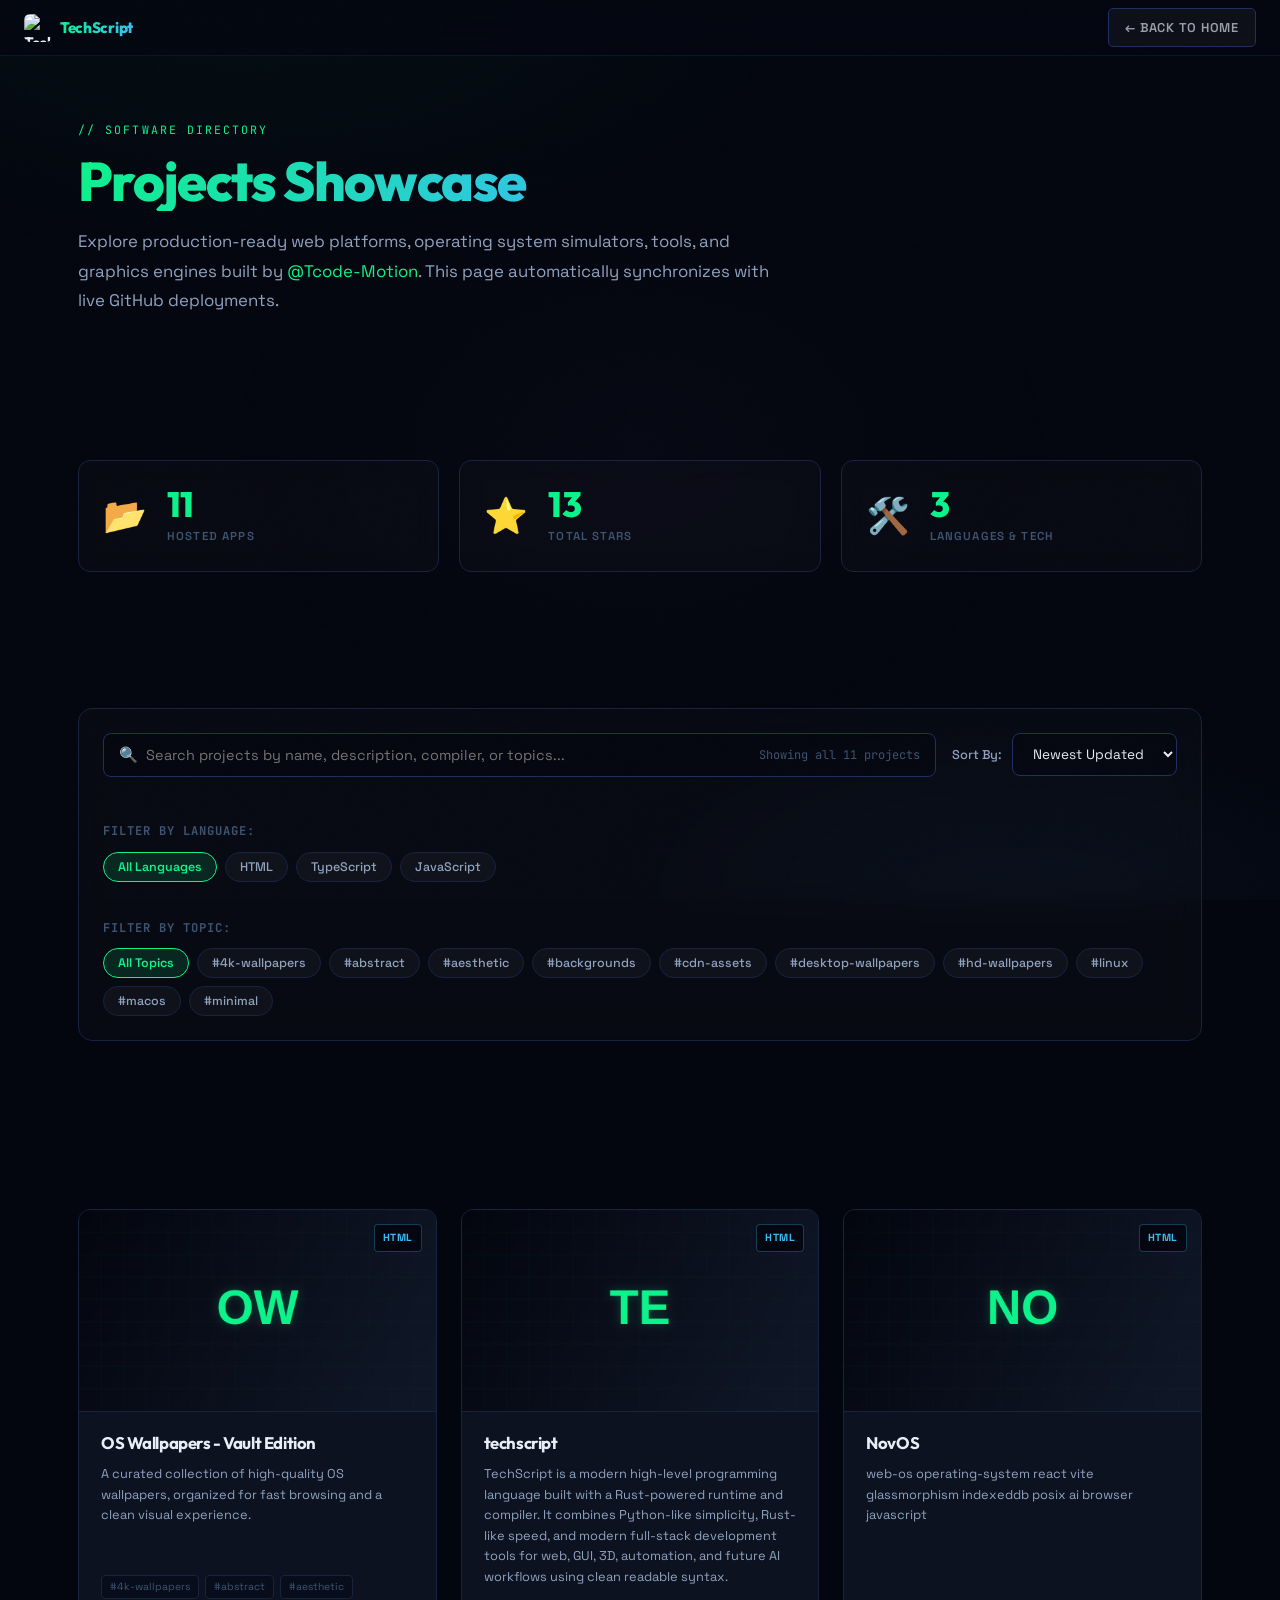
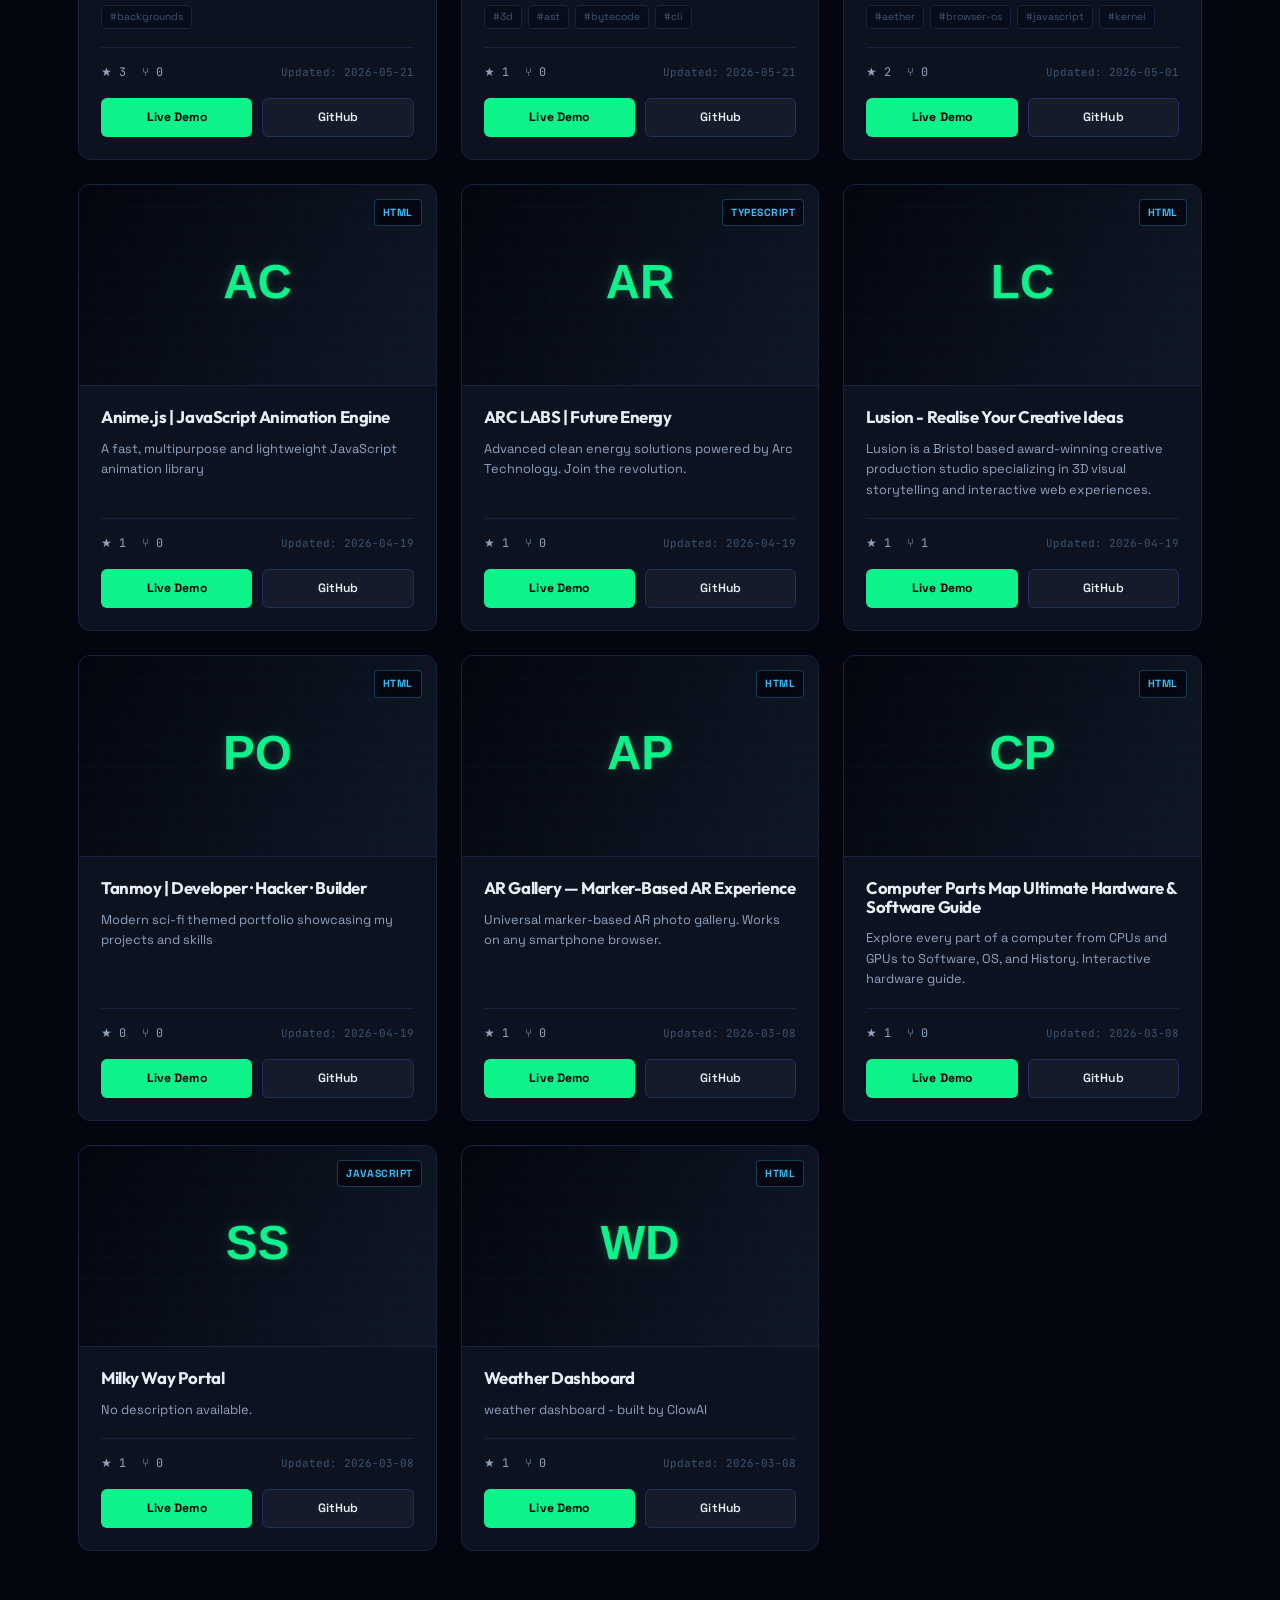
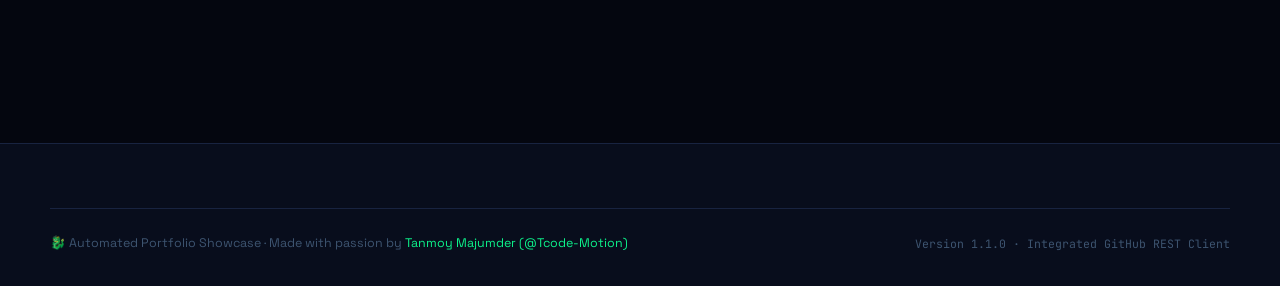
==== projects.html @ 4eb3cbd7 "design: upgrade global typography to Outfit & Space Grotesk, integrate Three.js WebGL 3D parser cons" ====
<!DOCTYPE html>
<html lang="en">
<head>
  <meta charset="UTF-8">
  <meta name="viewport" content="width=device-width, initial-scale=1.0">
  <meta name="description" content="Explore active web applications and open source tools built by Tanmoy Majumder (@Tcode-Motion), dynamically synchronized from GitHub.">
  <title>Tcode-Motion — Hosted Projects Showcase</title>

  <!-- Favicon -->
  <link rel="icon" type="image/png" href="https://github.com/Tcode-Motion/techscript/raw/v1.0.8/techscript-logo.png">
  <link rel="apple-touch-icon" href="https://github.com/Tcode-Motion/techscript/raw/v1.0.8/techscript-logo.png">
  
  <!-- Fonts -->
  <link rel="preconnect" href="https://fonts.googleapis.com">
  <link rel="preconnect" href="https://fonts.gstatic.com" crossorigin>
  <link href="https://fonts.googleapis.com/css2?family=Space+Grotesk:wght@300;400;500;600;700&family=JetBrains+Mono:wght@300;400;500;700&family=Outfit:wght@400;500;600;700;800;900&display=swap" rel="stylesheet">

  <!-- Core and Component Stylesheets -->
  <link rel="stylesheet" href="style.css">
  <link rel="stylesheet" href="projects.css">
</head>
<body class="proj-body">

  <!-- Main Navigation Bar -->
  <nav id="mainNav" role="navigation" aria-label="Projects Navigation">
    <a class="nav-logo" href="index.html" aria-label="TechScript home">
      <img src="https://github.com/Tcode-Motion/techscript/raw/v1.0.8/techscript-logo.png" alt="TechScript Logo" width="34" height="34">
      <span class="wordmark">TechScript</span>
    </a>
    
    <div class="nav-links">
      <a href="index.html" class="btn btn-secondary" style="font-size: 0.8rem; padding: 8px 16px;">
        ← Back to Home
      </a>
    </div>
  </nav>

  <!-- Showcase Content Container -->
  <main class="proj-main-container">
    <div class="container">
      
      <!-- Hero Intro & Title -->
      <header class="proj-hero-hdr">
        <p class="proj-eyebrow">// software directory</p>
        <h1 class="proj-title">Projects Showcase</h1>
        <p class="proj-sub">
          Explore production-ready web platforms, operating system simulators, tools, and graphics engines built by 
          <a href="https://github.com/Tcode-Motion" target="_blank" rel="noopener noreferrer" style="color: var(--accent); text-decoration: none;">@Tcode-Motion</a>. 
          This page automatically synchronizes with live GitHub deployments.
        </p>
      </header>

      <!-- Dashboard Metrics Panel (Real-time animated counters) -->
      <section class="proj-metrics-dashboard" aria-label="Showcase Metrics">
        <div class="proj-metric-card" tabindex="0">
          <div class="proj-metric-icon">📂</div>
          <div class="proj-metric-data">
            <span id="metric-repos" class="proj-metric-val">0</span>
            <span class="proj-metric-lbl">Hosted Apps</span>
          </div>
        </div>
        <div class="proj-metric-card" tabindex="0">
          <div class="proj-metric-icon">⭐</div>
          <div class="proj-metric-data">
            <span id="metric-stars" class="proj-metric-val">0</span>
            <span class="proj-metric-lbl">Total Stars</span>
          </div>
        </div>
        <div class="proj-metric-card" tabindex="0">
          <div class="proj-metric-icon">🛠️</div>
          <div class="proj-metric-data">
            <span id="metric-langs" class="proj-metric-val">0</span>
            <span class="proj-metric-lbl">Languages &amp; Tech</span>
          </div>
        </div>
      </section>

      <!-- Control Bar: Search, Filters & Sorting -->
      <section class="proj-controls" aria-label="Filters and search">
        <div class="proj-controls-row">
          <div class="proj-search-wrapper">
            <span class="proj-search-icon" aria-hidden="true">🔍</span>
            <input type="search" id="proj-search" class="proj-search-input" placeholder="Search projects by name, description, compiler, or topics..." aria-controls="proj-grid">
            <span id="proj-result-count" class="proj-result-count" aria-live="polite">Showing all projects</span>
          </div>
          
          <div class="proj-sort-wrapper">
            <label for="proj-sort" class="proj-sort-label">Sort By:</label>
            <select id="proj-sort" class="proj-select" aria-controls="proj-grid">
              <option value="newest">Newest Updated</option>
              <option value="oldest">Oldest Updated</option>
              <option value="stars">Most Stars</option>
              <option value="name">Alphabetical</option>
            </select>
          </div>
        </div>
        
        <!-- Filter chips for Languages -->
        <div class="proj-filter-group" style="margin-top: 24px;">
          <span class="proj-filter-title">Filter by Language:</span>
          <div id="proj-lang-chips" class="proj-chips-container" role="group" aria-label="Languages">
            <!-- Dynamically generated chips -->
          </div>
        </div>
        
        <!-- Filter chips for Topics -->
        <div class="proj-filter-group" style="margin-top: 16px;">
          <span class="proj-filter-title">Filter by Topic:</span>
          <div id="proj-topic-chips" class="proj-chips-container" role="group" aria-label="Topics">
            <!-- Dynamically generated chips -->
          </div>
        </div>
      </section>

      <!-- Dynamic Cards Grid -->
      <section aria-label="Repository showcase grid">
        <div id="proj-grid" class="proj-grid" aria-live="polite">
          <!-- Loading skeletons generated dynamically -->
        </div>
      </section>

    </div>
  </main>

  <!-- Dedicated Projects Footer -->
  <footer role="contentinfo" style="margin-top: 96px;">
    <div class="footer-inner">
      <div class="footer-bottom">
        <p>
          🐉 Automated Portfolio Showcase · Made with passion by
          <a href="https://github.com/Tcode-Motion" target="_blank" rel="noopener noreferrer">Tanmoy Majumder (@Tcode-Motion)</a>
        </p>
        <p style="font-family: var(--font-mono); font-size: 0.72rem; color: var(--text3)">
          Version 1.1.0 · Integrated GitHub REST Client
        </p>
      </div>
    </div>
  </footer>

  <!-- Scripts -->
  <script src="projects.js" defer></script>
</body>
</html>
---- style.css ----
/* ═══════════════════════════════════════
   DESIGN TOKENS
   ═══════════════════════════════════════ */
:root {
  --bg:        #04060f;
  --bg2:       #080d1c;
  --bg3:       #0c1220;
  --surface:   #101828;
  --surface2:  #172035;
  --border:    #182340;
  --border2:   #1f3060;
  --accent:    #0df28b;
  --accent-dim:#09b567;
  --accent2:   #38bdf8;
  --accent3:   #a78bfa;
  --accent4:   #fb923c;
  --text:      #e8eef6;
  --text2:     #8fa3bf;
  --text3:     #3d5470;
  --font-mono: 'JetBrains Mono', monospace;
  --font-main: 'Space Grotesk', sans-serif;
  --font-display: 'Outfit', 'Space Grotesk', sans-serif;
  --radius:    10px;
  --glow: 0 0 40px rgba(13,242,139,.18);
}

*,*::before,*::after{margin:0;padding:0;box-sizing:border-box;}
html{scroll-behavior:smooth;scroll-padding-top:64px;}

body{
  font-family:var(--font-main);
  background:var(--bg);
  color:var(--text);
  overflow-x:hidden;
  line-height:1.7;
}

/* Animated gradient background */
body::before {
  content:'';
  position:fixed;inset:0;pointer-events:none;z-index:0;
  background:
    radial-gradient(ellipse 80% 50% at 20% 0%, rgba(13,242,139,.04) 0%, transparent 60%),
    radial-gradient(ellipse 60% 40% at 80% 100%, rgba(56,189,248,.04) 0%, transparent 60%),
    radial-gradient(ellipse 50% 50% at 50% 50%, rgba(167,139,250,.02) 0%, transparent 70%);
}

/* Noise grain */
body::after{
  content:'';position:fixed;inset:0;pointer-events:none;z-index:9999;opacity:.25;
  background-image:url("data:image/svg+xml,%3Csvg xmlns='http://www.w3.org/2000/svg' width='200' height='200'%3E%3Cfilter id='n'%3E%3CfeTurbulence type='fractalNoise' baseFrequency='.9' numOctaves='4' stitchTiles='stitch'/%3E%3C/filter%3E%3Crect width='100%25' height='100%25' filter='url(%23n)' opacity='.06'/%3E%3C/svg%3E");
}

::-webkit-scrollbar{width:3px;}
::-webkit-scrollbar-track{background:var(--bg);}
::-webkit-scrollbar-thumb{background:linear-gradient(var(--accent),var(--accent2));border-radius:2px;}

h1,h2,h3,h4,h5{line-height:1.1;letter-spacing:-.025em;font-family:var(--font-display);}
code,pre{font-family:var(--font-mono);}

.container{max-width:1180px;margin:0 auto;padding:0 28px;}
.sr-only{position:absolute;width:1px;height:1px;overflow:hidden;clip:rect(0,0,0,0);}

/* ── ANIMATIONS ── */
@keyframes fadeUp{from{opacity:0;transform:translateY(24px);}to{opacity:1;transform:translateY(0);}}
@keyframes fadeIn{from{opacity:0;}to{opacity:1;}}
@keyframes pulse{0%,100%{opacity:1;}50%{opacity:.3;}}
@keyframes glowPulse{
  0%,100%{box-shadow:0 0 20px rgba(13,242,139,.2),0 4px 24px rgba(13,242,139,.1);}
  50%{box-shadow:0 0 50px rgba(13,242,139,.45),0 8px 40px rgba(13,242,139,.2);}
}
@keyframes float{0%,100%{transform:translateY(0);}50%{transform:translateY(-8px);}}
@keyframes borderSpin{
  0%{background-position:0% 50%;}
  50%{background-position:100% 50%;}
  100%{background-position:0% 50%;}
}
@keyframes slideRight{from{transform:translateX(-100%);}to{transform:translateX(100vw);}}
@keyframes blink{0%,100%{opacity:1;}50%{opacity:0;}}
@keyframes rotateSlow{from{transform:rotate(0deg);}to{transform:rotate(360deg);}}
@keyframes countUp{from{opacity:0;transform:scale(.8);}to{opacity:1;transform:scale(1);}}

.a1{animation:fadeUp .65s cubic-bezier(.22,.68,0,1.2) both;}
.a2{animation:fadeUp .65s cubic-bezier(.22,.68,0,1.2) .1s both;}
.a3{animation:fadeUp .65s cubic-bezier(.22,.68,0,1.2) .2s both;}
.a4{animation:fadeUp .65s cubic-bezier(.22,.68,0,1.2) .3s both;}
.a5{animation:fadeUp .65s cubic-bezier(.22,.68,0,1.2) .4s both;}
.a6{animation:fadeUp .65s cubic-bezier(.22,.68,0,1.2) .5s both;}

/* ═══════════════════════════════════════
   NAVIGATION
   ═══════════════════════════════════════ */
nav{
  position:fixed;top:0;left:0;right:0;z-index:1000;
  height:56px;
  background:rgba(4,6,15,.75);
  backdrop-filter:blur(20px) saturate(1.8);
  border-bottom:1px solid rgba(24,35,64,.5);
  display:flex;align-items:center;justify-content:space-between;
  padding:0 24px;
  transition:all .3s;
}
nav.scrolled{
  background:rgba(4,6,15,.93);
  border-bottom-color:var(--border);
  height:52px;
}

.nav-logo{
  display:flex;align-items:center;gap:8px;
  text-decoration:none;
  font-family:var(--font-display);
  font-size:0.95rem;font-weight:700;
  color:var(--text);
  letter-spacing:-.02em;
  flex-shrink:0;
}
.nav-logo img{
  width:28px;height:28px;
  border-radius:6px;
  object-fit:contain;
  display:block;
}
.nav-logo .wordmark{
  font-weight:800;
  background:linear-gradient(120deg, var(--accent) 0%, var(--accent2) 100%);
  -webkit-background-clip:text;-webkit-text-fill-color:transparent;background-clip:text;
}

.nav-links{
  display:flex;align-items:center;gap:4px;
  list-style:none;
}
.nav-links a{
  color:rgba(232, 238, 246, 0.65);text-decoration:none;
  font-size:0.72rem;font-weight:600;
  text-transform:uppercase;
  letter-spacing:0.06em;
  padding:5px 10px;border-radius:5px;
  transition:all .18s;
  position:relative;
}
.nav-links a:hover{color:var(--text);background:rgba(255,255,255,.035);}

.nav-dl{
  background:var(--accent)!important;
  color:#000!important;font-weight:800!important;
  padding:6px 12px!important;border-radius:5px!important;
  animation:glowPulse 3.3s ease infinite;
  font-size:0.72rem!important;
  letter-spacing:0.02em!important;
}
.nav-dl:hover{background:#08df7d!important;transform:translateY(-1px);box-shadow:0 0 15px rgba(13, 242, 139, 0.3);}

.nav-proj-highlight {
  color: var(--accent) !important;
  font-weight: 700 !important;
  border: 1px solid rgba(13, 242, 139, 0.4) !important;
  background: rgba(13, 242, 139, 0.05) !important;
  padding: 5px 11px !important;
  border-radius: 5px;
  box-shadow: 0 0 10px rgba(13, 242, 139, 0.1);
  transition: all 0.2s cubic-bezier(0.25, 0.46, 0.45, 0.94) !important;
  font-size: 0.72rem !important;
}
.nav-proj-highlight:hover {
  background: rgba(13, 242, 139, 0.15) !important;
  border-color: var(--accent) !important;
  box-shadow: 0 0 15px rgba(13, 242, 139, 0.25) !important;
  transform: translateY(-1px);
}

.ham{display:none;flex-direction:column;gap:5px;cursor:pointer;padding:6px;background:none;border:none;}
.ham span{display:block;width:22px;height:2px;background:var(--text2);border-radius:2px;transition:all .3s;}
.ham.open span:nth-child(1){transform:translateY(7px) rotate(45deg);}
.ham.open span:nth-child(2){opacity:0;}
.ham.open span:nth-child(3){transform:translateY(-7px) rotate(-45deg);}

.mob-menu{
  display:none;
  position:fixed;top:64px;left:0;right:0;
  background:rgba(4,6,15,.98);
  backdrop-filter:blur(24px);
  border-bottom:1px solid var(--border);
  padding:16px 24px 24px;
  flex-direction:column;gap:4px;
  z-index:999;
}
.mob-menu.open{display:flex;}
.mob-menu a{
  color:var(--text2);text-decoration:none;
  font-size:.9rem;font-weight:500;
  padding:11px 14px;border-radius:8px;
  transition:all .18s;
}
.mob-menu a:hover{color:var(--accent);background:rgba(13,242,139,.05);}
.mob-menu .mob-dl{
  color:var(--accent)!important;font-weight:700!important;
  margin-top:8px;border:1px solid rgba(13,242,139,.3);
}

/* ── HERO ── */
#hero{
  min-height:100vh;
  display:flex;align-items:center;justify-content:center;
  padding:100px 24px 80px;
  position:relative;overflow:hidden;
}

/* Geometric grid */
.hero-grid{
  position:absolute;inset:0;pointer-events:none;
  background-image:
    linear-gradient(rgba(13,242,139,.03) 1px,transparent 1px),
    linear-gradient(90deg,rgba(13,242,139,.03) 1px,transparent 1px);
  background-size:60px 60px;
  mask-image:radial-gradient(ellipse 90% 90% at 50% 40%,black 20%,transparent 100%);
}

/* Rotating ring decoration */
.hero-ring{
  position:absolute;width:700px;height:700px;
  border-radius:50%;
  border:1px solid rgba(13,242,139,.05);
  top:50%;left:50%;transform:translate(-50%,-50%);
  animation:rotateSlow 30s linear infinite;
  pointer-events:none;
}
.hero-ring::after{
  content:'';position:absolute;
  width:500px;height:500px;
  border-radius:50%;
  border:1px solid rgba(56,189,248,.04);
  top:50%;left:50%;transform:translate(-50%,-50%);
  animation:rotateSlow 20s linear infinite reverse;
}

/* Particle orbs */
.orb{position:absolute;border-radius:50%;filter:blur(100px);pointer-events:none;}
.orb-1{width:500px;height:500px;background:rgba(13,242,139,.06);top:-100px;left:-150px;}
.orb-2{width:400px;height:400px;background:rgba(56,189,248,.05);bottom:-100px;right:-100px;}
.orb-3{width:280px;height:280px;background:rgba(167,139,250,.04);top:50%;right:10%;}

.hero-inner{
  max-width:1000px;text-align:center;
  position:relative;z-index:1;
}

/* Pill badge */
.eyebrow{
  display:inline-flex;align-items:center;gap:8px;
  background:linear-gradient(135deg,rgba(13,242,139,.08),rgba(56,189,248,.05));
  border:1px solid rgba(13,242,139,.2);
  color:var(--accent);
  font-family:var(--font-mono);font-size:.72rem;font-weight:500;
  padding:6px 18px;border-radius:100px;
  margin-bottom:28px;letter-spacing:.05em;
}
.eyebrow .live-dot{
  width:7px;height:7px;
  background:var(--accent);border-radius:50%;
  box-shadow:0 0 8px var(--accent);
  animation:pulse 2s ease infinite;
}

.hero-h1{
  font-size:clamp(2.8rem,7vw,5.8rem);
  font-weight:800;letter-spacing:-.04em;
  margin-bottom:20px;line-height:1.05;
}
.hero-h1 .ln1{display:block;color:var(--text);}
.hero-h1 .ln2{
  display:block;
  background:linear-gradient(110deg,var(--accent) 0%,var(--accent2) 45%,var(--accent3) 100%);
  -webkit-background-clip:text;-webkit-text-fill-color:transparent;background-clip:text;
  filter: drop-shadow(0 0 20px rgba(13, 242, 139, 0.25));
}

.hero-sub{
  font-size:clamp(1rem,2.2vw,1.2rem);
  color:var(--text2);font-weight:400;
  max-width:680px;margin:0 auto 36px;
  line-height:1.7;
}
.hero-sub strong{color:var(--text);font-weight:600;}

/* Keyword pills */
.kw-pills{
  display:flex;gap:8px;justify-content:center;flex-wrap:wrap;margin-bottom:36px;
}
.kp{
  font-family:var(--font-mono);font-size:.78rem;
  padding:5px 14px;border-radius:6px;
  border:1px solid;
  font-weight:500;
}
.kp.g{color:var(--accent);background:rgba(13,242,139,.07);border-color:rgba(13,242,139,.2);}
.kp.b{color:var(--accent2);background:rgba(56,189,248,.07);border-color:rgba(56,189,248,.2);}
.kp.p{color:var(--accent3);background:rgba(167,139,250,.07);border-color:rgba(167,139,250,.2);}
.kp.o{color:var(--accent4);background:rgba(251,146,60,.07);border-color:rgba(251,146,60,.2);}

/* Hero CTAs */
.hero-cta{
  display:flex;gap:12px;justify-content:center;flex-wrap:wrap;
  margin-bottom:52px;
}

.btn{
  display:inline-flex;align-items:center;gap:8px;
  padding:13px 26px;border-radius:8px;
  font-family:var(--font-main);font-weight:600;font-size:.9rem;
  text-decoration:none;letter-spacing:.01em;cursor:pointer;
  border:none;transition:all .22s;
  position:relative;overflow:hidden;
}
.btn-primary{
  background:var(--accent);color:#000;
  animation:glowPulse 3s ease infinite;
  font-weight:700;
}
.btn-primary:hover{background:#08df7d;transform:translateY(-2px);box-shadow:0 12px 36px rgba(13,242,139,.4);}
.btn-secondary{
  background:rgba(255,255,255,.04);color:var(--text);
  border:1px solid var(--border2);
}
.btn-secondary:hover{border-color:rgba(13,242,139,.4);color:var(--accent);transform:translateY(-2px);}
.btn-ghost{
  background:rgba(56,189,248,.06);color:var(--accent2);
  border:1px solid rgba(56,189,248,.2);
}
.btn-ghost:hover{background:rgba(56,189,248,.12);transform:translateY(-2px);}

/* Stats bar */
.hero-stats{
  display:flex;gap:0;justify-content:center;
  margin-bottom:56px;
  background:rgba(255,255,255,.02);
  border:1px solid var(--border);border-radius:12px;
  overflow:hidden;max-width:640px;margin-left:auto;margin-right:auto;
  margin-bottom:52px;
}
.stat{
  flex:1;padding:18px 12px;text-align:center;
  border-right:1px solid var(--border);
  position:relative;
}
.stat:last-child{border-right:none;}
.stat-val{
  font-family:var(--font-display);font-size:1.5rem;font-weight:800;
  color:var(--accent);display:block;letter-spacing:-.02em;
}
.stat-lbl{
  font-size:.68rem;color:var(--text3);
  text-transform:uppercase;letter-spacing:.1em;margin-top:2px;
  display:block;
}

/* ── TERMINAL ── */
.terminal{
  background:#020408;
  border:1px solid var(--border2);
  border-radius:12px;
  overflow:hidden;
  box-shadow:0 0 80px rgba(13,242,139,.06),0 40px 80px rgba(0,0,0,.6);
  animation:float 5s ease-in-out infinite;
  max-width:860px;margin:0 auto;
}
.tbar{
  background:#0c1220;
  padding:11px 18px;
  display:flex;align-items:center;gap:7px;
  border-bottom:1px solid var(--border);
}
.tdot{width:12px;height:12px;border-radius:50%;}
.tdot.r{background:#ff5f57;}.tdot.y{background:#febc2e;}.tdot.g{background:#28c840;}
.ttitle{font-size:.72rem;color:var(--text3);margin-left:10px;font-family:var(--font-mono);}
.tbody{
  padding:24px 28px;font-family:var(--font-mono);
  font-size:.85rem;line-height:2.1;
}
.kw{color:#c084fc;}.kw2{color:var(--accent2);}.str{color:#86efac;}
.num{color:var(--accent4);}.cmt{color:var(--text3);font-style:italic;}
.fn-c{color:var(--accent);}.op{color:var(--text2);}
.out-ln{color:var(--accent);display:block;}
.out-dim{color:var(--text2);}
.prompt{color:var(--accent2);}
.cursor{
  display:inline-block;width:9px;height:1.1em;
  background:var(--accent);vertical-align:text-bottom;
  animation:blink 1s step-end infinite;margin-left:2px;
}

/* ═══════════════════════════════════════
   TICKER / MARQUEE
   ═══════════════════════════════════════ */
.ticker-wrap{
  overflow:hidden;
  background:linear-gradient(135deg,rgba(13,242,139,.05),rgba(56,189,248,.03));
  border-top:1px solid rgba(13,242,139,.1);
  border-bottom:1px solid rgba(13,242,139,.1);
  padding:12px 0;
  position:relative;z-index:1;
}
.ticker-inner{
  display:flex;gap:0;white-space:nowrap;
  animation:slideRight 30s linear infinite;
  width:max-content;
}
.ticker-inner:hover{animation-play-state:paused;}
.tick-item{
  display:inline-flex;align-items:center;gap:10px;
  padding:0 28px;
  font-family:var(--font-mono);font-size:.75rem;
  color:var(--text3);
  border-right:1px solid var(--border);
}
.tick-item .dot{color:var(--accent);}

/* ═══════════════════════════════════════
   SECTIONS COMMON
   ═══════════════════════════════════════ */
section{padding:96px 0;position:relative;z-index:1;}
.sec-eyebrow{
  font-family:var(--font-mono);font-size:.7rem;
  color:var(--accent);letter-spacing:.18em;text-transform:uppercase;
  margin-bottom:12px;display:flex;align-items:center;gap:8px;
}
.sec-eyebrow::before{
  content:'';width:24px;height:1px;background:var(--accent);
}
.sec-title{font-size:clamp(1.9rem,4vw,2.9rem);font-weight:800;margin-bottom:14px;}
.sec-sub{color:var(--text2);font-size:1rem;max-width:600px;font-weight:400;line-height:1.75;}
.sec-hdr{margin-bottom:56px;}
.sec-hdr.c{text-align:center;}
.sec-hdr.c .sec-sub{margin:0 auto;}
.sec-hdr.c .sec-eyebrow{justify-content:center;}
.sec-hdr.c .sec-eyebrow::before{display:none;}

/* ═══════════════════════════════════════
   HOW IT READS SECTION
   ═══════════════════════════════════════ */
#reads{background:var(--bg2);border-top:1px solid var(--border);border-bottom:1px solid var(--border);}

.reads-grid{
  display:grid;grid-template-columns:repeat(auto-fit,minmax(260px,1fr));gap:16px;
}
.rcard{
  background:var(--bg3);border:1px solid var(--border);
  border-radius:12px;padding:24px;
  transition:all .25s;
}
.rcard:hover{border-color:var(--border2);transform:translateY(-3px);}
.rcard .label{
  font-size:.66rem;color:var(--text3);
  letter-spacing:.14em;text-transform:uppercase;
  margin-bottom:12px;
}
.rcard .english{
  font-size:.95rem;color:var(--text);margin-bottom:8px;
  font-weight:500;
}
.rcard .code-line{
  font-family:var(--font-mono);font-size:.82rem;
  background:rgba(13,242,139,.05);border:1px solid rgba(13,242,139,.12);
  border-radius:6px;padding:8px 12px;
  color:var(--accent);
}
.rcard .arrow{color:var(--text3);font-size:.8rem;margin:8px 0;}

/* ═══════════════════════════════════════
   INSTALL SECTION
   ═══════════════════════════════════════ */
#install{background:var(--bg);}

.install-grid{display:grid;grid-template-columns:1fr 1fr;gap:24px;}

.install-card{
  background:var(--bg2);border:1px solid var(--border);
  border-radius:14px;padding:28px;
  transition:all .25s;
}
.install-card:hover{border-color:var(--border2);}
.install-card.featured{
  border-color:rgba(13,242,139,.25);
  background:linear-gradient(135deg,rgba(13,242,139,.04),var(--bg2));
}
.install-card.featured:hover{border-color:rgba(13,242,139,.45);}

.install-badge{
  display:inline-flex;align-items:center;gap:6px;
  font-size:.65rem;font-weight:700;letter-spacing:.1em;text-transform:uppercase;
  padding:4px 10px;border-radius:5px;margin-bottom:16px;
}
.install-badge.rec{background:rgba(13,242,139,.12);color:var(--accent);border:1px solid rgba(13,242,139,.25);}
.install-badge.pip{background:rgba(56,189,248,.1);color:var(--accent2);border:1px solid rgba(56,189,248,.2);}

.install-card h3{font-size:1.15rem;font-weight:700;margin-bottom:8px;}
.install-card p{font-size:.84rem;color:var(--text2);margin-bottom:20px;line-height:1.7;}

.cmd-box{
  background:#020408;border:1px solid var(--border2);
  border-radius:8px;padding:14px 18px;
  display:flex;align-items:center;justify-content:space-between;gap:12px;
  font-family:var(--font-mono);font-size:.85rem;
}
.cmd-box .pr{color:var(--accent2);margin-right:6px;user-select:none;}
.cmd-box .ct{color:var(--text);flex:1;}
.copy-btn{
  background:rgba(13,242,139,.1);border:1px solid rgba(13,242,139,.2);
  color:var(--accent);padding:5px 14px;border-radius:5px;
  font-family:var(--font-main);font-size:.75rem;font-weight:700;
  cursor:pointer;transition:all .2s;white-space:nowrap;flex-shrink:0;
}
.copy-btn:hover{background:rgba(13,242,139,.2);}

.incl-list{margin-top:18px;display:flex;flex-direction:column;gap:7px;}
.incl-item{
  display:flex;align-items:flex-start;gap:10px;
  font-size:.82rem;color:var(--text2);
}
.incl-item .ic{color:var(--accent);font-size:.9rem;margin-top:1px;flex-shrink:0;}

.verify-wrap{margin-top:28px;}
.verify-label{
  font-size:.7rem;color:var(--text3);
  letter-spacing:.12em;text-transform:uppercase;
  margin-bottom:10px;
}

/* ── PLAYGROUND ── */
#playground{background:var(--bg2);}

.playground{
  background:var(--bg3);
  border:1px solid var(--border2);border-radius:14px;
  overflow:hidden;
  display:grid;grid-template-columns:240px 1fr;
  min-height:540px;
}
.play-sidebar{
  background:var(--bg);border-right:1px solid var(--border);
  padding:16px 0;
}
.play-sidebar h3{
  font-size:.65rem;color:var(--text3);
  letter-spacing:.14em;text-transform:uppercase;
  padding:0 18px 14px;border-bottom:1px solid var(--border);margin-bottom:8px;
}
.exbtn{
  width:100%;text-align:left;background:none;border:none;
  padding:9px 18px;cursor:pointer;
  color:var(--text2);font-family:var(--font-main);font-size:.83rem;
  transition:all .15s;display:flex;align-items:center;gap:10px;
  border-left:3px solid transparent;
}
.exbtn:hover{background:rgba(255,255,255,.025);color:var(--text);}
.exbtn.active{background:rgba(13,242,139,.05);color:var(--accent);border-left-color:var(--accent);}
.exbtn .ei{font-size:.95rem;width:20px;text-align:center;}

.play-editor{display:grid;grid-template-rows:auto 1fr;}
.play-topbar{
  background:var(--bg2);border-bottom:1px solid var(--border);
  padding:10px 18px;display:flex;align-items:center;gap:7px;
}
.wdot{width:11px;height:11px;border-radius:50%;}
.wdot.r{background:#ff5f57;}.wdot.y{background:#febc2e;}.wdot.g{background:#28c840;}
.play-fname{font-family:var(--font-mono);font-size:.73rem;color:var(--text2);margin-left:8px;}

.play-split{display:grid;grid-template-columns:1fr 1fr;height:100%;}
.play-code,.play-out{
  padding:24px;font-family:var(--font-mono);
  font-size:.83rem;line-height:2;overflow:auto;
}
.play-code{border-right:1px solid var(--border);background:var(--bg3);}
.play-out{background:var(--bg2);}
.out-label{
  font-size:.64rem;color:var(--text3);letter-spacing:.12em;
  text-transform:uppercase;margin-bottom:16px;
  display:flex;align-items:center;gap:7px;
}
.out-label::before{content:'▶';color:var(--accent);font-size:.6rem;}

/* ═══════════════════════════════════════
   FEATURES
   ═══════════════════════════════════════ */
#features{background:var(--bg);}

.feat-grid{display:grid;grid-template-columns:repeat(auto-fit,minmax(280px,1fr));gap:18px;}
.feat-card{
  background:var(--bg2);border:1px solid var(--border);
  border-radius:14px;padding:28px;
  transition:all .25s;position:relative;overflow:hidden;
}
.feat-card::before{
  content:'';position:absolute;top:0;left:0;right:0;height:2px;
  background:linear-gradient(90deg,transparent,var(--accent),transparent);
  opacity:0;transition:opacity .3s;
}
.feat-card:hover{border-color:var(--border2);transform:translateY(-5px);box-shadow:0 28px 56px rgba(0,0,0,.4);}
.feat-card:hover::before{opacity:1;}
.feat-card.accent2-card::before{background:linear-gradient(90deg,transparent,var(--accent2),transparent);}
.feat-card.accent3-card::before{background:linear-gradient(90deg,transparent,var(--accent3),transparent);}
.feat-icon{font-size:2rem;margin-bottom:16px;display:block;}
.feat-title{font-size:1.05rem;font-weight:700;margin-bottom:8px;}
.feat-desc{font-size:.83rem;color:var(--text2);line-height:1.75;}
.feat-tag{
  display:inline-flex;align-items:center;margin-top:14px;
  font-family:var(--font-mono);font-size:.67rem;
  background:rgba(13,242,139,.06);border:1px solid rgba(13,242,139,.14);
  color:var(--accent);padding:3px 10px;border-radius:4px;
}

/* ═══════════════════════════════════════
   COMPARE
   ═══════════════════════════════════════ */
#compare{background:var(--bg2);}

.tbl-wrap{overflow-x:auto;border-radius:14px;border:1px solid var(--border2);}
.cmp-tbl{width:100%;border-collapse:collapse;font-size:.85rem;}
.cmp-tbl th{
  background:var(--surface);padding:16px 22px;
  text-align:left;font-weight:700;letter-spacing:.03em;
  border-bottom:1px solid var(--border2);white-space:nowrap;
}
.cmp-tbl th.txs-col{background:rgba(13,242,139,.06);color:var(--accent);}
.cmp-tbl td{
  padding:14px 22px;border-bottom:1px solid var(--border);
  color:var(--text2);vertical-align:top;
}
.cmp-tbl tr:last-child td{border-bottom:none;}
.cmp-tbl tr:hover td{background:rgba(255,255,255,.01);}
.cmp-tbl td.txs-col{color:var(--text);background:rgba(13,242,139,.02);}
.ck{color:var(--accent);font-weight:600;}
.cx{color:var(--text3);}
.cp{color:var(--accent4);}
.mc{
  font-family:var(--font-mono);font-size:.76rem;
  background:var(--bg3);border:1px solid var(--border);
  border-radius:4px;padding:6px 10px;margin-top:6px;
  display:block;line-height:1.65;color:var(--text2);
}

/* Code compare */
.code-compare{display:grid;grid-template-columns:repeat(auto-fit,minmax(260px,1fr));gap:18px;margin-top:44px;}
.cc-block{border-radius:12px;padding:24px;border:1px solid var(--border);}
.cc-block.txs-b{background:rgba(13,242,139,.03);border-color:rgba(13,242,139,.2);}
.cc-code{font-family:var(--font-mono);font-size:.8rem;line-height:1.9;color:var(--text2);}

/* ═══════════════════════════════════════
   RELEASES
   ═══════════════════════════════════════ */
#releases{background:var(--bg);}

.rel-list{display:flex;flex-direction:column;gap:10px;}
.rel-card{
  background:var(--bg2);border:1px solid var(--border);
  border-radius:12px;padding:18px 24px;
  display:flex;align-items:center;gap:18px;flex-wrap:wrap;
  text-decoration:none;color:inherit;transition:all .2s;
}
.rel-card:hover{border-color:var(--border2);background:var(--surface);}
.rel-card.latest{
  border-color:rgba(13,242,139,.3);
  background:linear-gradient(135deg,rgba(13,242,139,.03),var(--bg2));
}
.rel-card.latest:hover{border-color:rgba(13,242,139,.55);}
.rel-ver{font-family:var(--font-mono);font-size:.95rem;color:var(--accent);min-width:78px;font-weight:700;}
.rel-badge{
  font-size:.62rem;font-weight:800;letter-spacing:.1em;text-transform:uppercase;
  padding:4px 9px;border-radius:4px;
  background:rgba(13,242,139,.14);color:var(--accent);
  border:1px solid rgba(13,242,139,.3);white-space:nowrap;
}
.rel-name{font-weight:500;font-size:.88rem;flex:1;color:var(--text2);}
.rel-date{font-size:.74rem;color:var(--text3);font-family:var(--font-mono);white-space:nowrap;}
.rel-dl{
  background:rgba(13,242,139,.08);border:1px solid rgba(13,242,139,.2);
  color:var(--accent);padding:6px 15px;border-radius:6px;
  font-size:.78rem;font-weight:700;white-space:nowrap;transition:all .2s;
}
.rel-card:hover .rel-dl{background:rgba(13,242,139,.16);}

/* ═══════════════════════════════════════
   FAQ
   ═══════════════════════════════════════ */
#faq{background:var(--bg2);}

.faq-wrap{max-width:820px;}
.faq-item{
  background:var(--bg3);border:1px solid var(--border);
  border-radius:12px;overflow:hidden;margin-bottom:10px;
  transition:border-color .2s;
}
.faq-item.open{border-color:rgba(13,242,139,.25);}
.faq-q{
  width:100%;text-align:left;background:none;border:none;
  padding:20px 24px;cursor:pointer;
  color:var(--text);font-family:var(--font-main);font-size:.92rem;font-weight:600;
  display:flex;align-items:center;justify-content:space-between;gap:14px;
  transition:color .2s;
}
.faq-q:hover{color:var(--accent);}
.faq-arr{color:var(--accent);font-size:.75rem;transition:transform .25s;flex-shrink:0;}
.faq-item.open .faq-arr{transform:rotate(90deg);}
.faq-a{
  display:none;padding:0 24px 20px;
  font-size:.85rem;color:var(--text2);line-height:1.85;
}
.faq-item.open .faq-a{display:block;}

/* ═══════════════════════════════════════
   CONTRIBUTE
   ═══════════════════════════════════════ */
#contribute{background:var(--bg);}

.contrib-grid{display:grid;grid-template-columns:repeat(auto-fit,minmax(220px,1fr));gap:16px;margin-bottom:40px;}
.ccard{
  background:var(--bg2);border:1px solid var(--border);
  border-radius:14px;padding:26px;text-align:center;transition:all .25s;
}
.ccard:hover{border-color:rgba(56,189,248,.3);transform:translateY(-4px);box-shadow:0 20px 48px rgba(0,0,0,.35);}
.ccard .ci{font-size:2.2rem;margin-bottom:14px;display:block;}
.ccard h3{font-size:1rem;font-weight:700;margin-bottom:8px;}
.ccard p{font-size:.8rem;color:var(--text2);margin-bottom:18px;line-height:1.7;}

.steps-card{
  background:var(--bg2);border:1px solid var(--border);
  border-radius:14px;padding:36px;
}
.steps-card h3{font-size:1.1rem;font-weight:700;margin-bottom:28px;}
.step{display:flex;gap:20px;padding:16px 0;border-bottom:1px solid var(--border);align-items:flex-start;}
.step:last-child{border-bottom:none;padding-bottom:0;}
.step-n{
  font-family:var(--font-mono);font-size:1.15rem;
  color:var(--accent);min-width:36px;font-weight:700;
}
.step-c h4{font-size:.9rem;font-weight:700;margin-bottom:5px;}
.step-c p{font-size:.8rem;color:var(--text2);margin-bottom:6px;}
.step-c code{
  font-family:var(--font-mono);font-size:.77rem;
  background:var(--bg3);border:1px solid var(--border);
  border-radius:4px;padding:3px 9px;color:var(--accent);
  display:inline-block;word-break:break-all;margin-top:3px;
}

/* ═══════════════════════════════════════
   FOOTER
   ═══════════════════════════════════════ */
footer{
  background:var(--bg2);border-top:1px solid var(--border);
  padding:64px 28px 32px;
}
.footer-inner{max-width:1180px;margin:0 auto;}
.footer-grid{
  display:grid;grid-template-columns:2.2fr 1fr 1fr 1fr;gap:40px;
  margin-bottom:48px;
}
.footer-brand .logo{
  display:flex;align-items:center;gap:10px;margin-bottom:14px;
  text-decoration:none;
}
.footer-brand .logo img{width:32px;height:32px;border-radius:8px;object-fit:contain;}
.footer-brand .logo span{
  font-family:var(--font-display);font-size:1.1rem;font-weight:800;
  background:linear-gradient(120deg,var(--accent),var(--accent2));
  -webkit-background-clip:text;-webkit-text-fill-color:transparent;background-clip:text;
}
.footer-brand p{font-size:.8rem;color:var(--text3);line-height:1.85;max-width:260px;}

.footer-kw{
  display:flex;flex-wrap:wrap;gap:6px;margin-top:16px;
}
.footer-kw span{
  font-size:.65rem;color:var(--text3);
  background:var(--bg3);border:1px solid var(--border);
  padding:3px 9px;border-radius:4px;
}

.footer-col h4{
  font-size:.68rem;font-weight:700;letter-spacing:.14em;
  text-transform:uppercase;color:var(--text3);margin-bottom:16px;
}
.footer-col ul{list-style:none;}
.footer-col li{margin-bottom:10px;}
.footer-col a{color:var(--text2);text-decoration:none;font-size:.83rem;transition:color .18s;}
.footer-col a:hover{color:var(--accent);}

.footer-bottom{
  padding-top:24px;border-top:1px solid var(--border);
  display:flex;align-items:center;justify-content:space-between;flex-wrap:wrap;gap:10px;
}
.footer-bottom p{font-size:.78rem;color:var(--text3);}
.footer-bottom a{color:var(--accent);text-decoration:none;}
.footer-bottom a:hover{text-decoration:underline;}

/* Schema hidden keywords for SEO */
.seo-keywords{
  position:absolute;left:-9999px;font-size:0;
  overflow:hidden;width:1px;height:1px;
}

/* ═══════════════════════════════════════
   RESPONSIVE
   ═══════════════════════════════════════ */
@media(max-width:960px){
  nav{padding:0 20px;}
  .nav-links{display:none;}
  .ham{display:flex;}
  section{padding:72px 0;}
  .install-grid{grid-template-columns:1fr;}
  .playground{grid-template-columns:1fr;}
  .play-sidebar{border-right:none;border-bottom:1px solid var(--border);}
  .play-split{grid-template-columns:1fr;}
  .play-code{border-right:none;border-bottom:1px solid var(--border);}
  .footer-grid{grid-template-columns:1fr 1fr;gap:28px;}
  .cube-container{display:none;}
}
@media(max-width:620px){
  .hero-h1{font-size:2.5rem;}
  .footer-grid{grid-template-columns:1fr;}
  .cmp-tbl th,.cmp-tbl td{padding:10px 12px;font-size:.77rem;}
  .hero-stats{flex-direction:column;gap:0;max-width:280px;}
  .stat{border-right:none;border-bottom:1px solid var(--border);}
  .stat:last-child{border-bottom:none;}
}

/* ═══════════════════════════════════════
   SPLASH LOADING SCREEN
   ═══════════════════════════════════════ */
.splash-screen {
  position: fixed;
  inset: 0;
  background: #04060f;
  z-index: 10000;
  display: flex;
  align-items: center;
  justify-content: center;
  transition: opacity 0.8s cubic-bezier(0.77, 0, 0.175, 1), visibility 0.8s;
  overflow: hidden;
}

.splash-screen.fade-out {
  opacity: 0;
  visibility: hidden;
  pointer-events: none;
}

.splash-content {
  text-align: center;
  display: flex;
  flex-direction: column;
  align-items: center;
  gap: 16px;
}

.splash-logo-container {
  position: relative;
  width: 96px;
  height: 96px;
  margin-bottom: 8px;
}

.splash-logo {
  width: 100%;
  height: 100%;
  object-fit: contain;
  filter: drop-shadow(0 0 16px rgba(13, 242, 139, 0.3));
  animation: splash-pulse 2s ease-in-out infinite;
}

.splash-glow {
  position: absolute;
  inset: -10px;
  background: radial-gradient(circle, rgba(13, 242, 139, 0.25) 0%, transparent 70%);
  filter: blur(8px);
  z-index: -1;
  animation: splash-glow-anim 2s ease-in-out infinite;
}

.splash-title {
  font-family: var(--font-display);
  font-size: 2.2rem;
  font-weight: 800;
  letter-spacing: -0.02em;
  background: linear-gradient(120deg, var(--accent) 0%, var(--accent2) 100%);
  -webkit-background-clip: text;
  -webkit-text-fill-color: transparent;
  background-clip: text;
}

.splash-subtitle {
  color: var(--text3);
  font-size: 0.82rem;
  font-family: var(--font-mono);
  letter-spacing: 0.12em;
  text-transform: uppercase;
  margin-bottom: 12px;
}

.splash-loader-bar {
  width: 200px;
  height: 2px;
  background: rgba(255, 255, 255, 0.05);
  border-radius: 4px;
  overflow: hidden;
  position: relative;
}

.splash-progress {
  position: absolute;
  left: 0;
  top: 0;
  height: 100%;
  width: 0;
  background: linear-gradient(90deg, var(--accent) 0%, var(--accent2) 100%);
  border-radius: 4px;
  animation: splash-loading 1.6s cubic-bezier(0.1, 0.8, 0.2, 1) forwards;
  box-shadow: 0 0 8px var(--accent);
}

@keyframes splash-pulse {
  0%, 100% { transform: scale(1); filter: drop-shadow(0 0 16px rgba(13, 242, 139, 0.3)); }
  50% { transform: scale(1.05); filter: drop-shadow(0 0 24px rgba(13, 242, 139, 0.55)); }
}

@keyframes splash-glow-anim {
  0%, 100% { opacity: 0.6; }
  50% { opacity: 1; transform: scale(1.15); }
}

@keyframes splash-loading {
  0% { width: 0; }
  20% { width: 15%; }
  60% { width: 65%; }
  80% { width: 90%; }
  100% { width: 100%; }
}

/* ═══════════════════════════════════════
   3D WEBGL PARSER CANVAS BACKGROUND
   ═══════════════════════════════════════ */
.hero-canvas-container {
  position: absolute;
  inset: 0;
  width: 100%;
  height: 100%;
  z-index: 0;
  pointer-events: none;
  overflow: hidden;
}

#hero-canvas {
  width: 100%;
  height: 100%;
  display: block;
  opacity: 0.6;
  mask-image: radial-gradient(circle at 50% 50%, black 30%, transparent 85%);
  -webkit-mask-image: radial-gradient(circle at 50% 50%, black 30%, transparent 85%);
}

@media(max-width: 960px) {
  .hero-canvas-container {
    display: none;
  }
}
---- projects.css ----
/* ═══════════════════════════════════════
   PROJECTS SECTION STYLING (NAMESPACED)
   ═══════════════════════════════════════ */

/* Section background and spacing */
.proj-section {
  background: var(--bg2);
  border-top: 1px solid var(--border);
  border-bottom: 1px solid var(--border);
  padding: 80px 0;
  position: relative;
}

/* Controls Wrapper */
.proj-controls {
  display: flex;
  flex-direction: column;
  gap: 20px;
  margin-bottom: 40px;
  background: rgba(255, 255, 255, 0.02);
  border: 1px solid var(--border);
  border-radius: 14px;
  padding: 24px;
  backdrop-filter: blur(16px);
  z-index: 2;
  position: relative;
}

.proj-controls-row {
  display: flex;
  flex-wrap: wrap;
  gap: 16px;
  align-items: center;
  justify-content: space-between;
}

/* Search Box */
.proj-search-wrapper {
  flex: 1;
  min-width: 280px;
  position: relative;
}

.proj-search-input {
  width: 100%;
  padding: 12px 16px 12px 42px;
  background: rgba(4, 6, 15, 0.6);
  border: 1px solid var(--border2);
  border-radius: 8px;
  color: var(--text);
  font-family: var(--font-main);
  font-size: 0.9rem;
  transition: all 0.25s;
}

.proj-search-input:focus {
  outline: none;
  border-color: var(--accent);
  box-shadow: 0 0 12px rgba(13, 242, 139, 0.15);
}

.proj-search-icon {
  position: absolute;
  left: 16px;
  top: 50%;
  transform: translateY(-50%);
  color: var(--text3);
  pointer-events: none;
  font-size: 0.95rem;
}

/* Sort Dropdown */
.proj-sort-wrapper {
  display: flex;
  align-items: center;
  gap: 10px;
}

.proj-sort-label {
  font-size: 0.8rem;
  color: var(--text2);
  font-weight: 500;
}

.proj-select {
  padding: 11px 16px;
  background: rgba(4, 6, 15, 0.6);
  border: 1px solid var(--border2);
  border-radius: 8px;
  color: var(--text);
  font-family: var(--font-main);
  font-size: 0.85rem;
  cursor: pointer;
  outline: none;
  transition: all 0.25s;
}

.proj-select:focus {
  border-color: var(--accent);
}

/* Filter Chips (Languages, Topics) */
.proj-filter-group {
  display: flex;
  flex-direction: column;
  gap: 10px;
}

.proj-filter-title {
  font-size: 0.76rem;
  text-transform: uppercase;
  letter-spacing: 0.08em;
  color: var(--text3);
  font-weight: 700;
  font-family: var(--font-mono);
}

.proj-chips-container {
  display: flex;
  flex-wrap: wrap;
  gap: 8px;
}

.proj-chip {
  background: rgba(255, 255, 255, 0.03);
  border: 1px solid var(--border);
  color: var(--text2);
  padding: 6px 14px;
  border-radius: 20px;
  font-size: 0.78rem;
  font-weight: 500;
  cursor: pointer;
  transition: all 0.2s;
  font-family: var(--font-main);
}

.proj-chip:hover {
  background: rgba(255, 255, 255, 0.08);
  border-color: var(--border2);
  color: var(--text);
}

.proj-chip.proj-active {
  background: rgba(13, 242, 139, 0.12);
  border-color: var(--accent);
  color: var(--accent);
  font-weight: 600;
}

.proj-chip:focus-visible {
  outline: 2px solid var(--accent);
  outline-offset: 2px;
}

/* Grid Layout */
.proj-grid {
  display: grid;
  grid-template-columns: repeat(auto-fill, minmax(320px, 1fr));
  gap: 24px;
  margin-top: 32px;
}

/* Card Styling */
.proj-card {
  background: var(--bg3);
  border: 1px solid var(--border);
  border-radius: 12px;
  overflow: hidden;
  display: flex;
  flex-direction: column;
  height: 100%;
  transition: all 0.3s cubic-bezier(0.25, 0.46, 0.45, 0.94);
  position: relative;
  text-decoration: none;
  color: inherit;
}

.proj-card:hover {
  transform: translateY(-5px);
  border-color: rgba(13, 242, 139, 0.25);
  box-shadow: 0 16px 36px rgba(0, 0, 0, 0.4);
}

.proj-card:focus-within {
  outline: 2px solid var(--accent);
  outline-offset: 4px;
}

/* Card Image Wrapper */
.proj-img-wrapper {
  position: relative;
  width: 100%;
  padding-top: 56.25%; /* 16:9 Aspect Ratio */
  background: rgba(255, 255, 255, 0.01);
  overflow: hidden;
  border-bottom: 1px solid var(--border);
}

.proj-img {
  position: absolute;
  top: 0;
  left: 0;
  width: 100%;
  height: 100%;
  object-fit: cover;
  transition: transform 0.5s;
  opacity: 0;
}

.proj-img.proj-loaded {
  opacity: 1;
}

.proj-card:hover .proj-img {
  transform: scale(1.05);
}

/* Image Fallback Initial Styling */
.proj-img-fallback {
  position: absolute;
  top: 0;
  left: 0;
  width: 100%;
  height: 100%;
  display: flex;
  align-items: center;
  justify-content: center;
  background: linear-gradient(135deg, var(--bg) 0%, var(--surface) 100%);
  color: var(--accent);
  font-family: var(--font-display);
  font-size: 2.2rem;
  font-weight: 800;
  letter-spacing: -0.05em;
  text-transform: uppercase;
}

/* Badges (New, Language) */
.proj-badges {
  position: absolute;
  top: 14px;
  right: 14px;
  display: flex;
  gap: 6px;
  z-index: 2;
}

.proj-badge {
  font-size: 0.65rem;
  font-weight: 700;
  letter-spacing: 0.05em;
  text-transform: uppercase;
  padding: 4px 8px;
  border-radius: 4px;
  backdrop-filter: blur(8px);
}

.proj-badge-lang {
  background: rgba(4, 6, 15, 0.85);
  color: var(--accent2);
  border: 1px solid rgba(56, 189, 248, 0.3);
}

.proj-badge-new {
  background: rgba(13, 242, 139, 0.15);
  color: var(--accent);
  border: 1px solid rgba(13, 242, 139, 0.4);
  box-shadow: 0 0 10px rgba(13, 242, 139, 0.2);
  animation: pulse 2s infinite;
}

/* Card Content */
.proj-card-content {
  padding: 22px;
  display: flex;
  flex-direction: column;
  flex-grow: 1;
}

.proj-card-header {
  display: flex;
  align-items: center;
  gap: 12px;
  margin-bottom: 12px;
}

.proj-favicon {
  width: 20px;
  height: 20px;
  object-fit: contain;
  border-radius: 4px;
  background: rgba(255, 255, 255, 0.05);
}

.proj-card-title {
  font-size: 1.05rem;
  font-weight: 700;
  color: var(--text);
  font-family: var(--font-display);
  margin: 0;
}

.proj-card-desc {
  font-size: 0.8rem;
  color: var(--text2);
  line-height: 1.6;
  margin-bottom: 18px;
  flex-grow: 1;
}

/* Topics list */
.proj-card-topics {
  display: flex;
  flex-wrap: wrap;
  gap: 6px;
  margin-bottom: 18px;
}

.proj-topic {
  font-size: 0.65rem;
  color: var(--text3);
  background: var(--bg2);
  border: 1px solid var(--border);
  padding: 2px 8px;
  border-radius: 4px;
  font-family: var(--font-main);
}

/* Card Metrics */
.proj-card-metrics {
  display: flex;
  align-items: center;
  gap: 16px;
  margin-top: auto;
  padding-top: 14px;
  border-top: 1px solid var(--border);
  font-family: var(--font-mono);
  font-size: 0.74rem;
  color: var(--text2);
}

.proj-metric {
  display: flex;
  align-items: center;
  gap: 4px;
}

.proj-updated {
  margin-left: auto;
  color: var(--text3);
  font-size: 0.68rem;
}

/* Card Actions / Buttons */
.proj-card-actions {
  display: grid;
  grid-template-columns: 1fr 1fr;
  gap: 10px;
  margin-top: 16px;
}

.proj-btn {
  padding: 8px 12px;
  font-size: 0.76rem;
  justify-content: center;
  border-radius: 6px;
}

/* Skeleton Loading Shimmer */
.proj-skeleton {
  pointer-events: none;
}

.proj-skeleton-img {
  position: absolute;
  top: 0;
  left: 0;
  width: 100%;
  height: 100%;
  border-radius: 0;
}

.proj-skeleton .proj-shimmer {
  background: linear-gradient(
    90deg,
    rgba(255, 255, 255, 0.02) 25%,
    rgba(255, 255, 255, 0.06) 37%,
    rgba(255, 255, 255, 0.02) 63%
  );
  background-size: 400% 100%;
  animation: proj-shimmer-anim 1.4s ease infinite;
}

@keyframes proj-shimmer-anim {
  0% { background-position: 100% 50%; }
  100% { background-position: 0% 50%; }
}

.proj-skeleton-title {
  height: 18px;
  width: 60%;
  border-radius: 4px;
  margin-bottom: 12px;
}

.proj-skeleton-desc {
  height: 14px;
  width: 90%;
  border-radius: 4px;
  margin-bottom: 8px;
}

.proj-skeleton-desc-2 {
  height: 14px;
  width: 75%;
  border-radius: 4px;
  margin-bottom: 20px;
}

.proj-skeleton-metrics {
  height: 12px;
  width: 45%;
  border-radius: 4px;
}

/* Toast notifications for offline/online */
.proj-toast-container {
  position: fixed;
  bottom: 24px;
  right: 24px;
  z-index: 10000;
  display: flex;
  flex-direction: column;
  gap: 10px;
  pointer-events: none;
}

.proj-toast {
  pointer-events: auto;
  background: rgba(16, 24, 40, 0.95);
  border: 1px solid var(--border2);
  color: var(--text);
  padding: 14px 20px;
  border-radius: 8px;
  box-shadow: 0 12px 32px rgba(0, 0, 0, 0.5);
  font-family: var(--font-main);
  font-size: 0.85rem;
  display: flex;
  align-items: center;
  gap: 10px;
  opacity: 0;
  transform: translateY(20px);
  transition: all 0.3s cubic-bezier(0.175, 0.885, 0.32, 1.275);
}

.proj-toast.show {
  opacity: 1;
  transform: translateY(0);
}

.proj-toast-icon-offline { color: var(--accent4); }
.proj-toast-icon-online { color: var(--accent); }

/* No projects found state */
.proj-empty-state {
  grid-column: 1 / -1;
  text-align: center;
  padding: 48px 24px;
  background: rgba(255, 255, 255, 0.01);
  border: 1px dotted var(--border2);
  border-radius: 12px;
}

.proj-empty-title {
  font-size: 1.1rem;
  font-weight: 700;
  color: var(--text2);
  margin-bottom: 8px;
}

.proj-empty-desc {
  font-size: 0.85rem;
  color: var(--text3);
}

/* ═══════════════════════════════════════
   FULL PAGE PROJECTS LAYOUT & DASHBOARD
   ═══════════════════════════════════════ */
.proj-body {
  min-height: 100vh;
  display: flex;
  flex-direction: column;
}

.proj-main-container {
  padding-top: 120px; /* Space for fixed nav */
  flex-grow: 1;
}

.proj-hero-hdr {
  margin-bottom: 48px;
}

.proj-hero-hdr .proj-eyebrow {
  font-family: var(--font-mono);
  font-size: .72rem;
  color: var(--accent);
  letter-spacing: .18em;
  text-transform: uppercase;
  margin-bottom: 12px;
  display: block;
}

.proj-hero-hdr .proj-title {
  font-size: clamp(2.2rem, 5vw, 3.4rem);
  font-weight: 800;
  margin-bottom: 16px;
  letter-spacing: -0.03em;
  font-family: var(--font-display);
  background: linear-gradient(110deg, var(--accent) 0%, var(--accent2) 50%, var(--accent3) 100%);
  -webkit-background-clip: text;
  -webkit-text-fill-color: transparent;
  background-clip: text;
}

.proj-hero-hdr .proj-sub {
  color: var(--text2);
  font-size: 1.05rem;
  max-width: 720px;
  line-height: 1.75;
}

/* Metrics Dashboard Styling */
.proj-metrics-dashboard {
  display: grid;
  grid-template-columns: repeat(auto-fit, minmax(240px, 1fr));
  gap: 20px;
  margin-bottom: 40px;
}

.proj-metric-card {
  background: rgba(255, 255, 255, 0.02);
  border: 1px solid var(--border);
  border-radius: 12px;
  padding: 24px;
  display: flex;
  align-items: center;
  gap: 20px;
  backdrop-filter: blur(12px);
  transition: all 0.3s cubic-bezier(0.25, 0.46, 0.45, 0.94);
  position: relative;
  overflow: hidden;
}

.proj-metric-card::before {
  content: '';
  position: absolute;
  inset: 0;
  background: radial-gradient(circle 100px at var(--mouse-x, 0) var(--mouse-y, 0), rgba(13, 242, 139, 0.04), transparent 80%);
  opacity: 0;
  transition: opacity 0.3s;
  pointer-events: none;
}

.proj-metric-card:hover::before {
  opacity: 1;
}

.proj-metric-card:hover {
  transform: translateY(-2px);
  border-color: var(--border2);
  box-shadow: 0 8px 24px rgba(0, 0, 0, 0.3);
}

.proj-metric-card:focus-visible {
  outline: 2px solid var(--accent);
  outline-offset: 2px;
}

.proj-metric-icon {
  font-size: 2.2rem;
  line-height: 1;
}

.proj-metric-data {
  display: flex;
  flex-direction: column;
}

.proj-metric-val {
  font-family: var(--font-display);
  font-size: 2.2rem;
  font-weight: 800;
  color: var(--accent);
  line-height: 1.1;
  letter-spacing: -0.02em;
}

.proj-metric-lbl {
  font-size: 0.72rem;
  color: var(--text3);
  text-transform: uppercase;
  letter-spacing: 0.1em;
  margin-top: 4px;
  font-weight: 600;
}

/* Result count display in search wrapper */
.proj-result-count {
  position: absolute;
  right: 16px;
  top: 50%;
  transform: translateY(-50%);
  font-size: 0.75rem;
  color: var(--text3);
  font-family: var(--font-mono);
}

/* Responsive adjustments for dashboard */
@media(max-width: 768px) {
  .proj-main-container {
    padding-top: 100px;
  }
  .proj-metrics-dashboard {
    grid-template-columns: 1fr;
  }
  .proj-result-count {
    position: static;
    transform: none;
    display: block;
    margin-top: 8px;
    padding-left: 4px;
  }
}
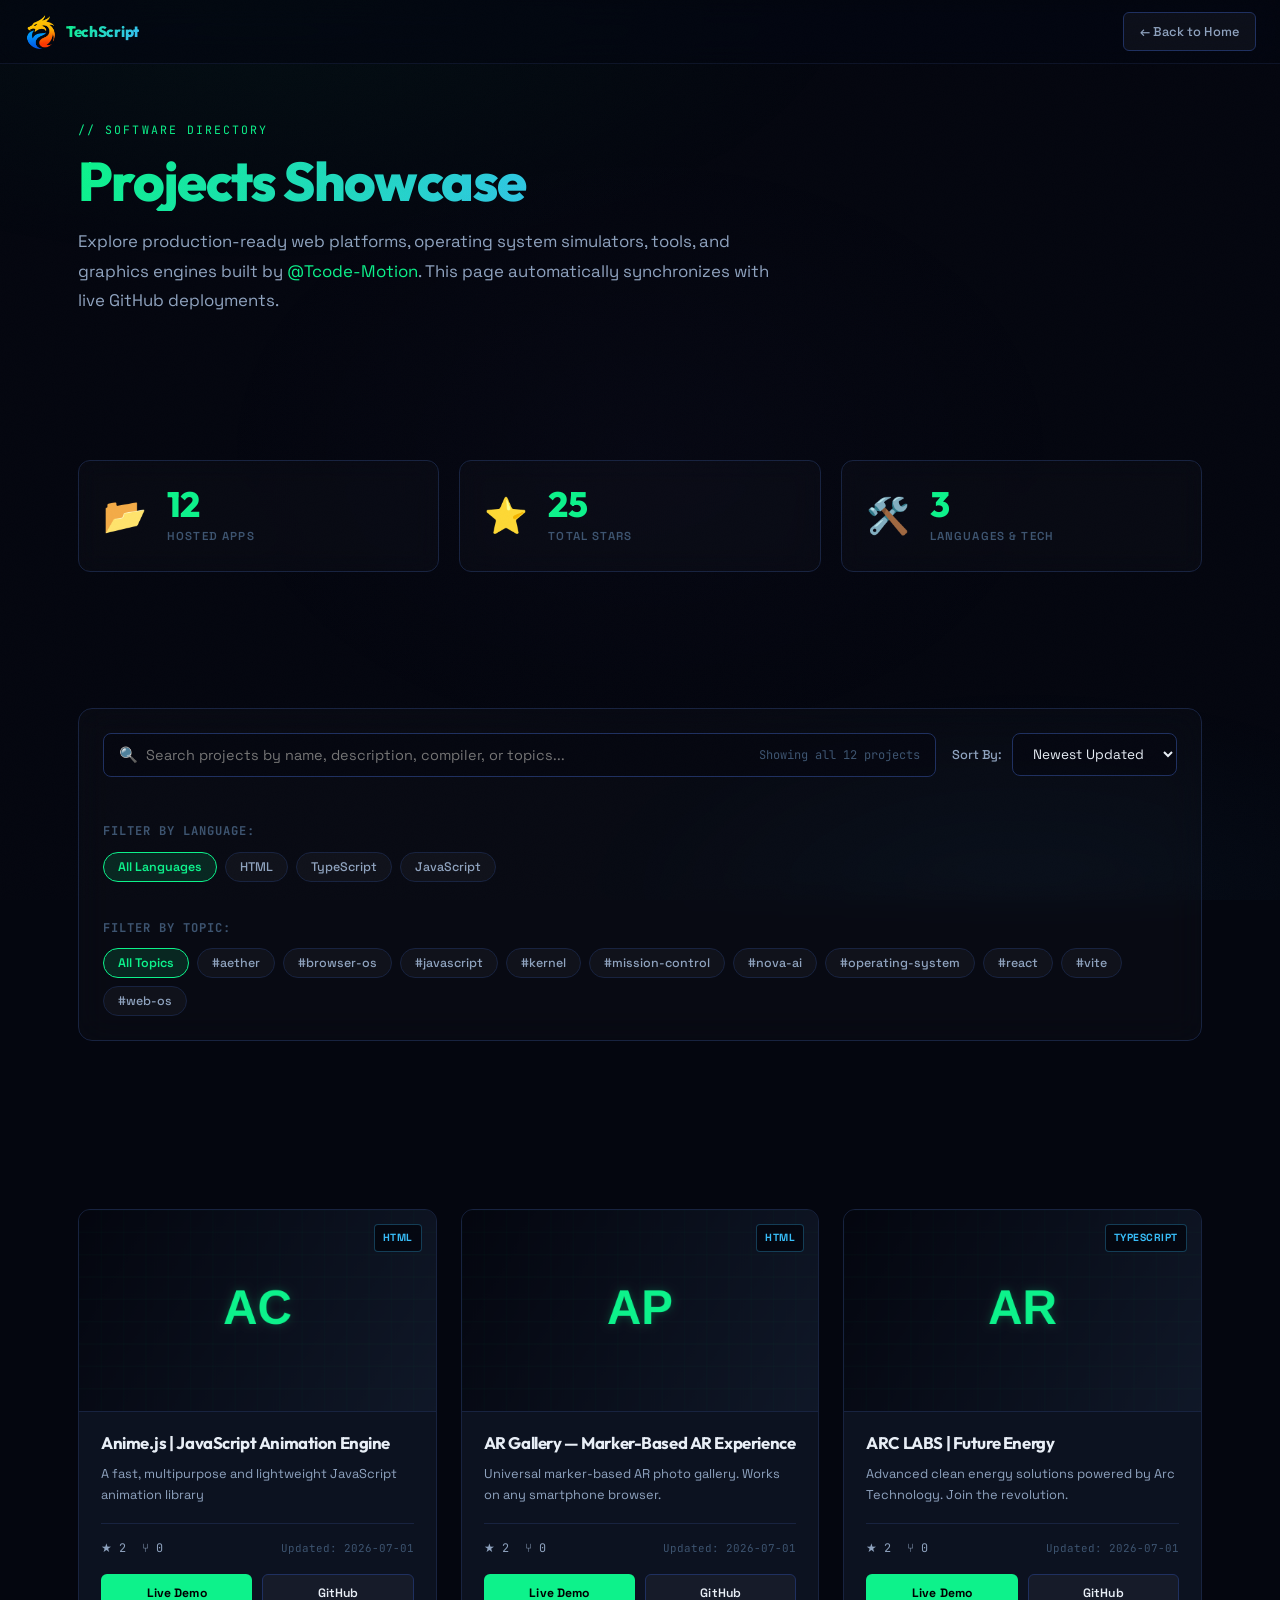
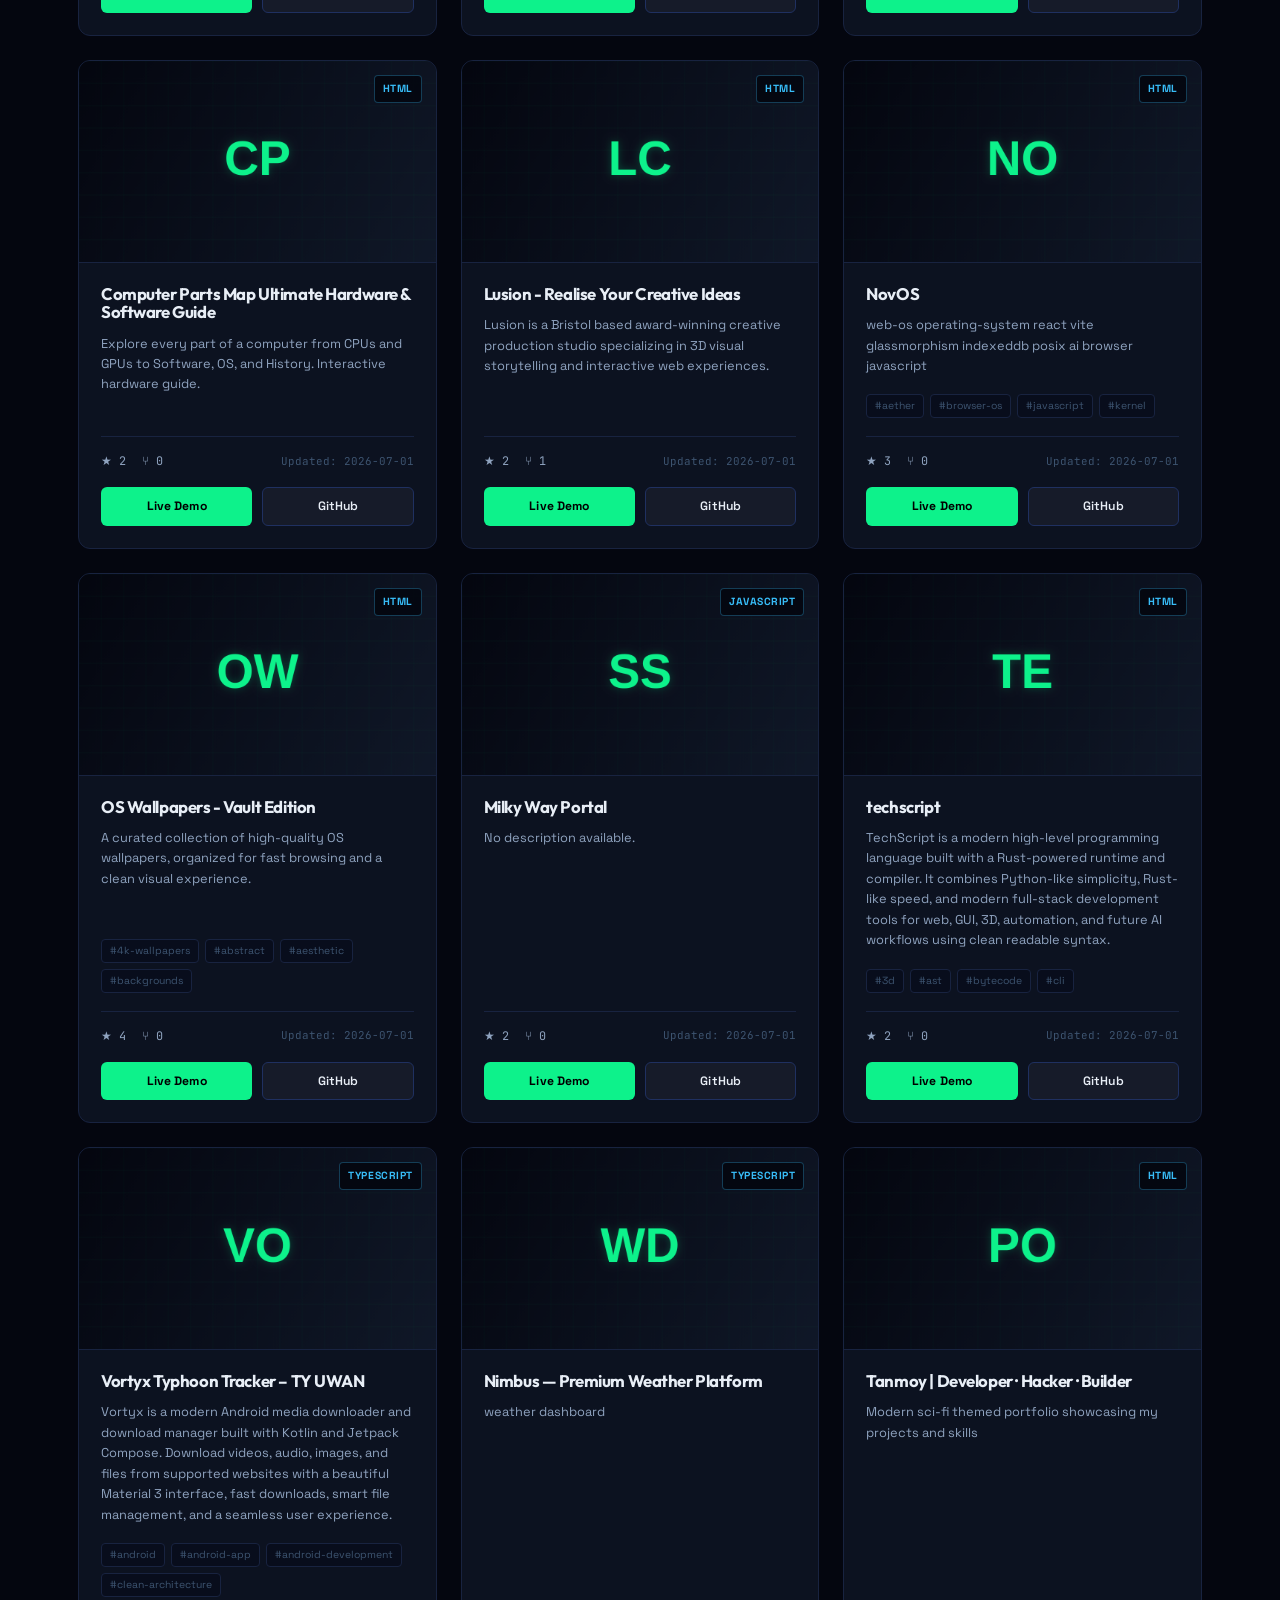
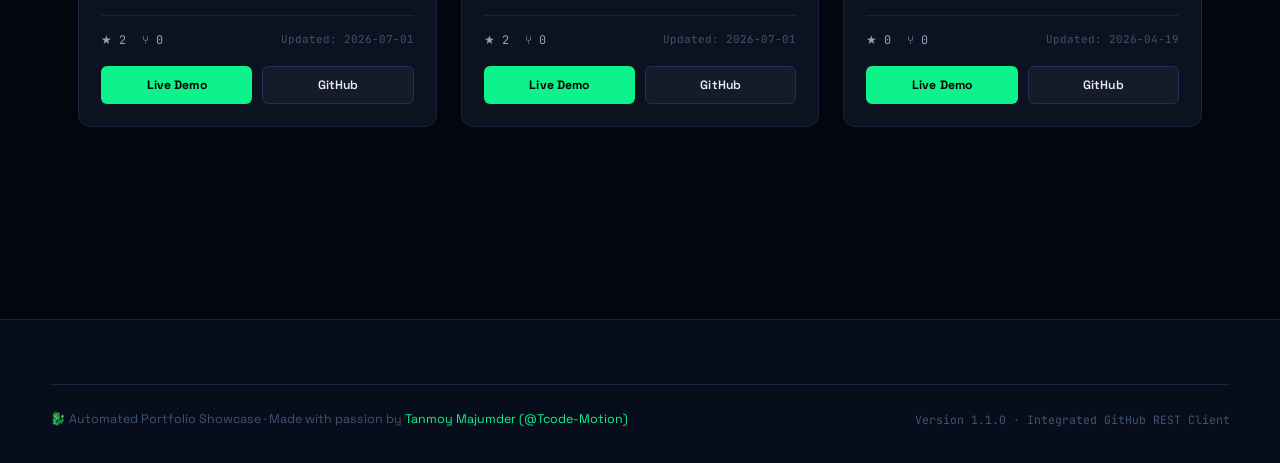
==== commit ae8c9b2f: "feat: modernize SEO metadata, add PWA support, and configure site indexing files" ====
--- a/projects.html
+++ b/projects.html
@@ -6,9 +6,12 @@
   <meta name="description" content="Explore active web applications and open source tools built by Tanmoy Majumder (@Tcode-Motion), dynamically synchronized from GitHub.">
   <title>Tcode-Motion — Hosted Projects Showcase</title>
 
-  <!-- Favicon -->
-  <link rel="icon" type="image/png" href="https://github.com/Tcode-Motion/techscript/raw/v1.0.8/techscript-logo.png">
-  <link rel="apple-touch-icon" href="https://github.com/Tcode-Motion/techscript/raw/v1.0.8/techscript-logo.png">
+  <link rel="icon" type="image/png" href="/assets/techscript-logo.png">
+  <link rel="apple-touch-icon" href="/assets/techscript-logo.png">
+  <link rel="manifest" href="/manifest.json">
+  <meta name="apple-mobile-web-app-capable" content="yes">
+  <meta name="apple-mobile-web-app-status-bar-style" content="black-translucent">
+  <meta name="apple-mobile-web-app-title" content="TechScript">
   
   <!-- Fonts -->
   <link rel="preconnect" href="https://fonts.googleapis.com">
@@ -24,7 +27,7 @@
   <!-- Main Navigation Bar -->
   <nav id="mainNav" role="navigation" aria-label="Projects Navigation">
     <a class="nav-logo" href="index.html" aria-label="TechScript home">
-      <img src="https://github.com/Tcode-Motion/techscript/raw/v1.0.8/techscript-logo.png" alt="TechScript Logo" width="34" height="34">
+      <img src="/assets/techscript-logo.png" alt="TechScript Logo" width="34" height="34" decoding="async">
       <span class="wordmark">TechScript</span>
     </a>
     
--- a/style.css
+++ b/style.css
@@ -1,966 +1,7850 @@
-/* ═══════════════════════════════════════
-   DESIGN TOKENS
-   ═══════════════════════════════════════ */
-:root {
-  --bg:        #04060f;
-  --bg2:       #080d1c;
-  --bg3:       #0c1220;
-  --surface:   #101828;
-  --surface2:  #172035;
-  --border:    #182340;
-  --border2:   #1f3060;
-  --accent:    #0df28b;
-  --accent-dim:#09b567;
-  --accent2:   #38bdf8;
-  --accent3:   #a78bfa;
-  --accent4:   #fb923c;
-  --text:      #e8eef6;
-  --text2:     #8fa3bf;
-  --text3:     #3d5470;
-  --font-mono: 'JetBrains Mono', monospace;
-  --font-main: 'Space Grotesk', sans-serif;
-  --font-display: 'Outfit', 'Space Grotesk', sans-serif;
-  --radius:    10px;
-  --glow: 0 0 40px rgba(13,242,139,.18);
-}
-
-*,*::before,*::after{margin:0;padding:0;box-sizing:border-box;}
-html{scroll-behavior:smooth;scroll-padding-top:64px;}
-
-body{
-  font-family:var(--font-main);
-  background:var(--bg);
-  color:var(--text);
-  overflow-x:hidden;
-  line-height:1.7;
-}
-
-/* Animated gradient background */
-body::before {
-  content:'';
-  position:fixed;inset:0;pointer-events:none;z-index:0;
-  background:
-    radial-gradient(ellipse 80% 50% at 20% 0%, rgba(13,242,139,.04) 0%, transparent 60%),
-    radial-gradient(ellipse 60% 40% at 80% 100%, rgba(56,189,248,.04) 0%, transparent 60%),
-    radial-gradient(ellipse 50% 50% at 50% 50%, rgba(167,139,250,.02) 0%, transparent 70%);
-}
-
-/* Noise grain */
-body::after{
-  content:'';position:fixed;inset:0;pointer-events:none;z-index:9999;opacity:.25;
-  background-image:url("data:image/svg+xml,%3Csvg xmlns='http://www.w3.org/2000/svg' width='200' height='200'%3E%3Cfilter id='n'%3E%3CfeTurbulence type='fractalNoise' baseFrequency='.9' numOctaves='4' stitchTiles='stitch'/%3E%3C/filter%3E%3Crect width='100%25' height='100%25' filter='url(%23n)' opacity='.06'/%3E%3C/svg%3E");
-}
-
-::-webkit-scrollbar{width:3px;}
-::-webkit-scrollbar-track{background:var(--bg);}
-::-webkit-scrollbar-thumb{background:linear-gradient(var(--accent),var(--accent2));border-radius:2px;}
-
-h1,h2,h3,h4,h5{line-height:1.1;letter-spacing:-.025em;font-family:var(--font-display);}
-code,pre{font-family:var(--font-mono);}
-
-.container{max-width:1180px;margin:0 auto;padding:0 28px;}
-.sr-only{position:absolute;width:1px;height:1px;overflow:hidden;clip:rect(0,0,0,0);}
-
-/* ── ANIMATIONS ── */
-@keyframes fadeUp{from{opacity:0;transform:translateY(24px);}to{opacity:1;transform:translateY(0);}}
-@keyframes fadeIn{from{opacity:0;}to{opacity:1;}}
-@keyframes pulse{0%,100%{opacity:1;}50%{opacity:.3;}}
-@keyframes glowPulse{
-  0%,100%{box-shadow:0 0 20px rgba(13,242,139,.2),0 4px 24px rgba(13,242,139,.1);}
-  50%{box-shadow:0 0 50px rgba(13,242,139,.45),0 8px 40px rgba(13,242,139,.2);}
-}
-@keyframes float{0%,100%{transform:translateY(0);}50%{transform:translateY(-8px);}}
-@keyframes borderSpin{
-  0%{background-position:0% 50%;}
-  50%{background-position:100% 50%;}
-  100%{background-position:0% 50%;}
-}
-@keyframes slideRight{from{transform:translateX(-100%);}to{transform:translateX(100vw);}}
-@keyframes blink{0%,100%{opacity:1;}50%{opacity:0;}}
-@keyframes rotateSlow{from{transform:rotate(0deg);}to{transform:rotate(360deg);}}
-@keyframes countUp{from{opacity:0;transform:scale(.8);}to{opacity:1;transform:scale(1);}}
-
-.a1{animation:fadeUp .65s cubic-bezier(.22,.68,0,1.2) both;}
-.a2{animation:fadeUp .65s cubic-bezier(.22,.68,0,1.2) .1s both;}
-.a3{animation:fadeUp .65s cubic-bezier(.22,.68,0,1.2) .2s both;}
-.a4{animation:fadeUp .65s cubic-bezier(.22,.68,0,1.2) .3s both;}
-.a5{animation:fadeUp .65s cubic-bezier(.22,.68,0,1.2) .4s both;}
-.a6{animation:fadeUp .65s cubic-bezier(.22,.68,0,1.2) .5s both;}
-
-/* ═══════════════════════════════════════
-   NAVIGATION
-   ═══════════════════════════════════════ */
-nav{
-  position:fixed;top:0;left:0;right:0;z-index:1000;
-  height:56px;
-  background:rgba(4,6,15,.75);
-  backdrop-filter:blur(20px) saturate(1.8);
-  border-bottom:1px solid rgba(24,35,64,.5);
-  display:flex;align-items:center;justify-content:space-between;
-  padding:0 24px;
-  transition:all .3s;
-}
-nav.scrolled{
-  background:rgba(4,6,15,.93);
-  border-bottom-color:var(--border);
-  height:52px;
-}
-
-.nav-logo{
-  display:flex;align-items:center;gap:8px;
-  text-decoration:none;
-  font-family:var(--font-display);
-  font-size:0.95rem;font-weight:700;
-  color:var(--text);
-  letter-spacing:-.02em;
-  flex-shrink:0;
-}
-.nav-logo img{
-  width:28px;height:28px;
-  border-radius:6px;
-  object-fit:contain;
-  display:block;
-}
-.nav-logo .wordmark{
-  font-weight:800;
-  background:linear-gradient(120deg, var(--accent) 0%, var(--accent2) 100%);
-  -webkit-background-clip:text;-webkit-text-fill-color:transparent;background-clip:text;
-}
-
-.nav-links{
-  display:flex;align-items:center;gap:4px;
-  list-style:none;
-}
-.nav-links a{
-  color:rgba(232, 238, 246, 0.65);text-decoration:none;
-  font-size:0.72rem;font-weight:600;
-  text-transform:uppercase;
-  letter-spacing:0.06em;
-  padding:5px 10px;border-radius:5px;
-  transition:all .18s;
-  position:relative;
-}
-.nav-links a:hover{color:var(--text);background:rgba(255,255,255,.035);}
-
-.nav-dl{
-  background:var(--accent)!important;
-  color:#000!important;font-weight:800!important;
-  padding:6px 12px!important;border-radius:5px!important;
-  animation:glowPulse 3.3s ease infinite;
-  font-size:0.72rem!important;
-  letter-spacing:0.02em!important;
-}
-.nav-dl:hover{background:#08df7d!important;transform:translateY(-1px);box-shadow:0 0 15px rgba(13, 242, 139, 0.3);}
-
-.nav-proj-highlight {
-  color: var(--accent) !important;
-  font-weight: 700 !important;
-  border: 1px solid rgba(13, 242, 139, 0.4) !important;
-  background: rgba(13, 242, 139, 0.05) !important;
-  padding: 5px 11px !important;
-  border-radius: 5px;
-  box-shadow: 0 0 10px rgba(13, 242, 139, 0.1);
-  transition: all 0.2s cubic-bezier(0.25, 0.46, 0.45, 0.94) !important;
-  font-size: 0.72rem !important;
-}
-.nav-proj-highlight:hover {
-  background: rgba(13, 242, 139, 0.15) !important;
-  border-color: var(--accent) !important;
-  box-shadow: 0 0 15px rgba(13, 242, 139, 0.25) !important;
-  transform: translateY(-1px);
-}
-
-.ham{display:none;flex-direction:column;gap:5px;cursor:pointer;padding:6px;background:none;border:none;}
-.ham span{display:block;width:22px;height:2px;background:var(--text2);border-radius:2px;transition:all .3s;}
-.ham.open span:nth-child(1){transform:translateY(7px) rotate(45deg);}
-.ham.open span:nth-child(2){opacity:0;}
-.ham.open span:nth-child(3){transform:translateY(-7px) rotate(-45deg);}
-
-.mob-menu{
-  display:none;
-  position:fixed;top:64px;left:0;right:0;
-  background:rgba(4,6,15,.98);
-  backdrop-filter:blur(24px);
-  border-bottom:1px solid var(--border);
-  padding:16px 24px 24px;
-  flex-direction:column;gap:4px;
-  z-index:999;
-}
-.mob-menu.open{display:flex;}
-.mob-menu a{
-  color:var(--text2);text-decoration:none;
-  font-size:.9rem;font-weight:500;
-  padding:11px 14px;border-radius:8px;
-  transition:all .18s;
-}
-.mob-menu a:hover{color:var(--accent);background:rgba(13,242,139,.05);}
-.mob-menu .mob-dl{
-  color:var(--accent)!important;font-weight:700!important;
-  margin-top:8px;border:1px solid rgba(13,242,139,.3);
-}
-
-/* ── HERO ── */
-#hero{
-  min-height:100vh;
-  display:flex;align-items:center;justify-content:center;
-  padding:100px 24px 80px;
-  position:relative;overflow:hidden;
-}
-
-/* Geometric grid */
-.hero-grid{
-  position:absolute;inset:0;pointer-events:none;
-  background-image:
-    linear-gradient(rgba(13,242,139,.03) 1px,transparent 1px),
-    linear-gradient(90deg,rgba(13,242,139,.03) 1px,transparent 1px);
-  background-size:60px 60px;
-  mask-image:radial-gradient(ellipse 90% 90% at 50% 40%,black 20%,transparent 100%);
-}
-
-/* Rotating ring decoration */
-.hero-ring{
-  position:absolute;width:700px;height:700px;
-  border-radius:50%;
-  border:1px solid rgba(13,242,139,.05);
-  top:50%;left:50%;transform:translate(-50%,-50%);
-  animation:rotateSlow 30s linear infinite;
-  pointer-events:none;
-}
-.hero-ring::after{
-  content:'';position:absolute;
-  width:500px;height:500px;
-  border-radius:50%;
-  border:1px solid rgba(56,189,248,.04);
-  top:50%;left:50%;transform:translate(-50%,-50%);
-  animation:rotateSlow 20s linear infinite reverse;
-}
-
-/* Particle orbs */
-.orb{position:absolute;border-radius:50%;filter:blur(100px);pointer-events:none;}
-.orb-1{width:500px;height:500px;background:rgba(13,242,139,.06);top:-100px;left:-150px;}
-.orb-2{width:400px;height:400px;background:rgba(56,189,248,.05);bottom:-100px;right:-100px;}
-.orb-3{width:280px;height:280px;background:rgba(167,139,250,.04);top:50%;right:10%;}
-
-.hero-inner{
-  max-width:1000px;text-align:center;
-  position:relative;z-index:1;
-}
-
-/* Pill badge */
-.eyebrow{
-  display:inline-flex;align-items:center;gap:8px;
-  background:linear-gradient(135deg,rgba(13,242,139,.08),rgba(56,189,248,.05));
-  border:1px solid rgba(13,242,139,.2);
-  color:var(--accent);
-  font-family:var(--font-mono);font-size:.72rem;font-weight:500;
-  padding:6px 18px;border-radius:100px;
-  margin-bottom:28px;letter-spacing:.05em;
-}
-.eyebrow .live-dot{
-  width:7px;height:7px;
-  background:var(--accent);border-radius:50%;
-  box-shadow:0 0 8px var(--accent);
-  animation:pulse 2s ease infinite;
-}
-
-.hero-h1{
-  font-size:clamp(2.8rem,7vw,5.8rem);
-  font-weight:800;letter-spacing:-.04em;
-  margin-bottom:20px;line-height:1.05;
-}
-.hero-h1 .ln1{display:block;color:var(--text);}
-.hero-h1 .ln2{
-  display:block;
-  background:linear-gradient(110deg,var(--accent) 0%,var(--accent2) 45%,var(--accent3) 100%);
-  -webkit-background-clip:text;-webkit-text-fill-color:transparent;background-clip:text;
-  filter: drop-shadow(0 0 20px rgba(13, 242, 139, 0.25));
-}
-
-.hero-sub{
-  font-size:clamp(1rem,2.2vw,1.2rem);
-  color:var(--text2);font-weight:400;
-  max-width:680px;margin:0 auto 36px;
-  line-height:1.7;
-}
-.hero-sub strong{color:var(--text);font-weight:600;}
-
-/* Keyword pills */
-.kw-pills{
-  display:flex;gap:8px;justify-content:center;flex-wrap:wrap;margin-bottom:36px;
-}
-.kp{
-  font-family:var(--font-mono);font-size:.78rem;
-  padding:5px 14px;border-radius:6px;
-  border:1px solid;
-  font-weight:500;
-}
-.kp.g{color:var(--accent);background:rgba(13,242,139,.07);border-color:rgba(13,242,139,.2);}
-.kp.b{color:var(--accent2);background:rgba(56,189,248,.07);border-color:rgba(56,189,248,.2);}
-.kp.p{color:var(--accent3);background:rgba(167,139,250,.07);border-color:rgba(167,139,250,.2);}
-.kp.o{color:var(--accent4);background:rgba(251,146,60,.07);border-color:rgba(251,146,60,.2);}
-
-/* Hero CTAs */
-.hero-cta{
-  display:flex;gap:12px;justify-content:center;flex-wrap:wrap;
-  margin-bottom:52px;
-}
-
-.btn{
-  display:inline-flex;align-items:center;gap:8px;
-  padding:13px 26px;border-radius:8px;
-  font-family:var(--font-main);font-weight:600;font-size:.9rem;
-  text-decoration:none;letter-spacing:.01em;cursor:pointer;
-  border:none;transition:all .22s;
-  position:relative;overflow:hidden;
-}
-.btn-primary{
-  background:var(--accent);color:#000;
-  animation:glowPulse 3s ease infinite;
-  font-weight:700;
-}
-.btn-primary:hover{background:#08df7d;transform:translateY(-2px);box-shadow:0 12px 36px rgba(13,242,139,.4);}
-.btn-secondary{
-  background:rgba(255,255,255,.04);color:var(--text);
-  border:1px solid var(--border2);
-}
-.btn-secondary:hover{border-color:rgba(13,242,139,.4);color:var(--accent);transform:translateY(-2px);}
-.btn-ghost{
-  background:rgba(56,189,248,.06);color:var(--accent2);
-  border:1px solid rgba(56,189,248,.2);
-}
-.btn-ghost:hover{background:rgba(56,189,248,.12);transform:translateY(-2px);}
-
-/* Stats bar */
-.hero-stats{
-  display:flex;gap:0;justify-content:center;
-  margin-bottom:56px;
-  background:rgba(255,255,255,.02);
-  border:1px solid var(--border);border-radius:12px;
-  overflow:hidden;max-width:640px;margin-left:auto;margin-right:auto;
-  margin-bottom:52px;
-}
-.stat{
-  flex:1;padding:18px 12px;text-align:center;
-  border-right:1px solid var(--border);
-  position:relative;
-}
-.stat:last-child{border-right:none;}
-.stat-val{
-  font-family:var(--font-display);font-size:1.5rem;font-weight:800;
-  color:var(--accent);display:block;letter-spacing:-.02em;
-}
-.stat-lbl{
-  font-size:.68rem;color:var(--text3);
-  text-transform:uppercase;letter-spacing:.1em;margin-top:2px;
-  display:block;
-}
-
-/* ── TERMINAL ── */
-.terminal{
-  background:#020408;
-  border:1px solid var(--border2);
-  border-radius:12px;
-  overflow:hidden;
-  box-shadow:0 0 80px rgba(13,242,139,.06),0 40px 80px rgba(0,0,0,.6);
-  animation:float 5s ease-in-out infinite;
-  max-width:860px;margin:0 auto;
-}
-.tbar{
-  background:#0c1220;
-  padding:11px 18px;
-  display:flex;align-items:center;gap:7px;
-  border-bottom:1px solid var(--border);
-}
-.tdot{width:12px;height:12px;border-radius:50%;}
-.tdot.r{background:#ff5f57;}.tdot.y{background:#febc2e;}.tdot.g{background:#28c840;}
-.ttitle{font-size:.72rem;color:var(--text3);margin-left:10px;font-family:var(--font-mono);}
-.tbody{
-  padding:24px 28px;font-family:var(--font-mono);
-  font-size:.85rem;line-height:2.1;
-}
-.kw{color:#c084fc;}.kw2{color:var(--accent2);}.str{color:#86efac;}
-.num{color:var(--accent4);}.cmt{color:var(--text3);font-style:italic;}
-.fn-c{color:var(--accent);}.op{color:var(--text2);}
-.out-ln{color:var(--accent);display:block;}
-.out-dim{color:var(--text2);}
-.prompt{color:var(--accent2);}
-.cursor{
-  display:inline-block;width:9px;height:1.1em;
-  background:var(--accent);vertical-align:text-bottom;
-  animation:blink 1s step-end infinite;margin-left:2px;
-}
-
-/* ═══════════════════════════════════════
-   TICKER / MARQUEE
-   ═══════════════════════════════════════ */
-.ticker-wrap{
-  overflow:hidden;
-  background:linear-gradient(135deg,rgba(13,242,139,.05),rgba(56,189,248,.03));
-  border-top:1px solid rgba(13,242,139,.1);
-  border-bottom:1px solid rgba(13,242,139,.1);
-  padding:12px 0;
-  position:relative;z-index:1;
-}
-.ticker-inner{
-  display:flex;gap:0;white-space:nowrap;
-  animation:slideRight 30s linear infinite;
-  width:max-content;
-}
-.ticker-inner:hover{animation-play-state:paused;}
-.tick-item{
-  display:inline-flex;align-items:center;gap:10px;
-  padding:0 28px;
-  font-family:var(--font-mono);font-size:.75rem;
-  color:var(--text3);
-  border-right:1px solid var(--border);
-}
-.tick-item .dot{color:var(--accent);}
-
-/* ═══════════════════════════════════════
-   SECTIONS COMMON
-   ═══════════════════════════════════════ */
-section{padding:96px 0;position:relative;z-index:1;}
-.sec-eyebrow{
-  font-family:var(--font-mono);font-size:.7rem;
-  color:var(--accent);letter-spacing:.18em;text-transform:uppercase;
-  margin-bottom:12px;display:flex;align-items:center;gap:8px;
-}
-.sec-eyebrow::before{
-  content:'';width:24px;height:1px;background:var(--accent);
-}
-.sec-title{font-size:clamp(1.9rem,4vw,2.9rem);font-weight:800;margin-bottom:14px;}
-.sec-sub{color:var(--text2);font-size:1rem;max-width:600px;font-weight:400;line-height:1.75;}
-.sec-hdr{margin-bottom:56px;}
-.sec-hdr.c{text-align:center;}
-.sec-hdr.c .sec-sub{margin:0 auto;}
-.sec-hdr.c .sec-eyebrow{justify-content:center;}
-.sec-hdr.c .sec-eyebrow::before{display:none;}
-
-/* ═══════════════════════════════════════
-   HOW IT READS SECTION
-   ═══════════════════════════════════════ */
-#reads{background:var(--bg2);border-top:1px solid var(--border);border-bottom:1px solid var(--border);}
-
-.reads-grid{
-  display:grid;grid-template-columns:repeat(auto-fit,minmax(260px,1fr));gap:16px;
-}
-.rcard{
-  background:var(--bg3);border:1px solid var(--border);
-  border-radius:12px;padding:24px;
-  transition:all .25s;
-}
-.rcard:hover{border-color:var(--border2);transform:translateY(-3px);}
-.rcard .label{
-  font-size:.66rem;color:var(--text3);
-  letter-spacing:.14em;text-transform:uppercase;
-  margin-bottom:12px;
-}
-.rcard .english{
-  font-size:.95rem;color:var(--text);margin-bottom:8px;
-  font-weight:500;
-}
-.rcard .code-line{
-  font-family:var(--font-mono);font-size:.82rem;
-  background:rgba(13,242,139,.05);border:1px solid rgba(13,242,139,.12);
-  border-radius:6px;padding:8px 12px;
-  color:var(--accent);
-}
-.rcard .arrow{color:var(--text3);font-size:.8rem;margin:8px 0;}
-
-/* ═══════════════════════════════════════
-   INSTALL SECTION
-   ═══════════════════════════════════════ */
-#install{background:var(--bg);}
-
-.install-grid{display:grid;grid-template-columns:1fr 1fr;gap:24px;}
-
-.install-card{
-  background:var(--bg2);border:1px solid var(--border);
-  border-radius:14px;padding:28px;
-  transition:all .25s;
-}
-.install-card:hover{border-color:var(--border2);}
-.install-card.featured{
-  border-color:rgba(13,242,139,.25);
-  background:linear-gradient(135deg,rgba(13,242,139,.04),var(--bg2));
-}
-.install-card.featured:hover{border-color:rgba(13,242,139,.45);}
-
-.install-badge{
-  display:inline-flex;align-items:center;gap:6px;
-  font-size:.65rem;font-weight:700;letter-spacing:.1em;text-transform:uppercase;
-  padding:4px 10px;border-radius:5px;margin-bottom:16px;
-}
-.install-badge.rec{background:rgba(13,242,139,.12);color:var(--accent);border:1px solid rgba(13,242,139,.25);}
-.install-badge.pip{background:rgba(56,189,248,.1);color:var(--accent2);border:1px solid rgba(56,189,248,.2);}
-
-.install-card h3{font-size:1.15rem;font-weight:700;margin-bottom:8px;}
-.install-card p{font-size:.84rem;color:var(--text2);margin-bottom:20px;line-height:1.7;}
-
-.cmd-box{
-  background:#020408;border:1px solid var(--border2);
-  border-radius:8px;padding:14px 18px;
-  display:flex;align-items:center;justify-content:space-between;gap:12px;
-  font-family:var(--font-mono);font-size:.85rem;
-}
-.cmd-box .pr{color:var(--accent2);margin-right:6px;user-select:none;}
-.cmd-box .ct{color:var(--text);flex:1;}
-.copy-btn{
-  background:rgba(13,242,139,.1);border:1px solid rgba(13,242,139,.2);
-  color:var(--accent);padding:5px 14px;border-radius:5px;
-  font-family:var(--font-main);font-size:.75rem;font-weight:700;
-  cursor:pointer;transition:all .2s;white-space:nowrap;flex-shrink:0;
-}
-.copy-btn:hover{background:rgba(13,242,139,.2);}
-
-.incl-list{margin-top:18px;display:flex;flex-direction:column;gap:7px;}
-.incl-item{
-  display:flex;align-items:flex-start;gap:10px;
-  font-size:.82rem;color:var(--text2);
-}
-.incl-item .ic{color:var(--accent);font-size:.9rem;margin-top:1px;flex-shrink:0;}
-
-.verify-wrap{margin-top:28px;}
-.verify-label{
-  font-size:.7rem;color:var(--text3);
-  letter-spacing:.12em;text-transform:uppercase;
-  margin-bottom:10px;
-}
-
-/* ── PLAYGROUND ── */
-#playground{background:var(--bg2);}
-
-.playground{
-  background:var(--bg3);
-  border:1px solid var(--border2);border-radius:14px;
-  overflow:hidden;
-  display:grid;grid-template-columns:240px 1fr;
-  min-height:540px;
-}
-.play-sidebar{
-  background:var(--bg);border-right:1px solid var(--border);
-  padding:16px 0;
-}
-.play-sidebar h3{
-  font-size:.65rem;color:var(--text3);
-  letter-spacing:.14em;text-transform:uppercase;
-  padding:0 18px 14px;border-bottom:1px solid var(--border);margin-bottom:8px;
-}
-.exbtn{
-  width:100%;text-align:left;background:none;border:none;
-  padding:9px 18px;cursor:pointer;
-  color:var(--text2);font-family:var(--font-main);font-size:.83rem;
-  transition:all .15s;display:flex;align-items:center;gap:10px;
-  border-left:3px solid transparent;
-}
-.exbtn:hover{background:rgba(255,255,255,.025);color:var(--text);}
-.exbtn.active{background:rgba(13,242,139,.05);color:var(--accent);border-left-color:var(--accent);}
-.exbtn .ei{font-size:.95rem;width:20px;text-align:center;}
-
-.play-editor{display:grid;grid-template-rows:auto 1fr;}
-.play-topbar{
-  background:var(--bg2);border-bottom:1px solid var(--border);
-  padding:10px 18px;display:flex;align-items:center;gap:7px;
-}
-.wdot{width:11px;height:11px;border-radius:50%;}
-.wdot.r{background:#ff5f57;}.wdot.y{background:#febc2e;}.wdot.g{background:#28c840;}
-.play-fname{font-family:var(--font-mono);font-size:.73rem;color:var(--text2);margin-left:8px;}
-
-.play-split{display:grid;grid-template-columns:1fr 1fr;height:100%;}
-.play-code,.play-out{
-  padding:24px;font-family:var(--font-mono);
-  font-size:.83rem;line-height:2;overflow:auto;
-}
-.play-code{border-right:1px solid var(--border);background:var(--bg3);}
-.play-out{background:var(--bg2);}
-.out-label{
-  font-size:.64rem;color:var(--text3);letter-spacing:.12em;
-  text-transform:uppercase;margin-bottom:16px;
-  display:flex;align-items:center;gap:7px;
-}
-.out-label::before{content:'▶';color:var(--accent);font-size:.6rem;}
-
-/* ═══════════════════════════════════════
-   FEATURES
-   ═══════════════════════════════════════ */
-#features{background:var(--bg);}
-
-.feat-grid{display:grid;grid-template-columns:repeat(auto-fit,minmax(280px,1fr));gap:18px;}
-.feat-card{
-  background:var(--bg2);border:1px solid var(--border);
-  border-radius:14px;padding:28px;
-  transition:all .25s;position:relative;overflow:hidden;
-}
-.feat-card::before{
-  content:'';position:absolute;top:0;left:0;right:0;height:2px;
-  background:linear-gradient(90deg,transparent,var(--accent),transparent);
-  opacity:0;transition:opacity .3s;
-}
-.feat-card:hover{border-color:var(--border2);transform:translateY(-5px);box-shadow:0 28px 56px rgba(0,0,0,.4);}
-.feat-card:hover::before{opacity:1;}
-.feat-card.accent2-card::before{background:linear-gradient(90deg,transparent,var(--accent2),transparent);}
-.feat-card.accent3-card::before{background:linear-gradient(90deg,transparent,var(--accent3),transparent);}
-.feat-icon{font-size:2rem;margin-bottom:16px;display:block;}
-.feat-title{font-size:1.05rem;font-weight:700;margin-bottom:8px;}
-.feat-desc{font-size:.83rem;color:var(--text2);line-height:1.75;}
-.feat-tag{
-  display:inline-flex;align-items:center;margin-top:14px;
-  font-family:var(--font-mono);font-size:.67rem;
-  background:rgba(13,242,139,.06);border:1px solid rgba(13,242,139,.14);
-  color:var(--accent);padding:3px 10px;border-radius:4px;
-}
-
-/* ═══════════════════════════════════════
-   COMPARE
-   ═══════════════════════════════════════ */
-#compare{background:var(--bg2);}
-
-.tbl-wrap{overflow-x:auto;border-radius:14px;border:1px solid var(--border2);}
-.cmp-tbl{width:100%;border-collapse:collapse;font-size:.85rem;}
-.cmp-tbl th{
-  background:var(--surface);padding:16px 22px;
-  text-align:left;font-weight:700;letter-spacing:.03em;
-  border-bottom:1px solid var(--border2);white-space:nowrap;
-}
-.cmp-tbl th.txs-col{background:rgba(13,242,139,.06);color:var(--accent);}
-.cmp-tbl td{
-  padding:14px 22px;border-bottom:1px solid var(--border);
-  color:var(--text2);vertical-align:top;
-}
-.cmp-tbl tr:last-child td{border-bottom:none;}
-.cmp-tbl tr:hover td{background:rgba(255,255,255,.01);}
-.cmp-tbl td.txs-col{color:var(--text);background:rgba(13,242,139,.02);}
-.ck{color:var(--accent);font-weight:600;}
-.cx{color:var(--text3);}
-.cp{color:var(--accent4);}
-.mc{
-  font-family:var(--font-mono);font-size:.76rem;
-  background:var(--bg3);border:1px solid var(--border);
-  border-radius:4px;padding:6px 10px;margin-top:6px;
-  display:block;line-height:1.65;color:var(--text2);
-}
-
-/* Code compare */
-.code-compare{display:grid;grid-template-columns:repeat(auto-fit,minmax(260px,1fr));gap:18px;margin-top:44px;}
-.cc-block{border-radius:12px;padding:24px;border:1px solid var(--border);}
-.cc-block.txs-b{background:rgba(13,242,139,.03);border-color:rgba(13,242,139,.2);}
-.cc-code{font-family:var(--font-mono);font-size:.8rem;line-height:1.9;color:var(--text2);}
-
-/* ═══════════════════════════════════════
-   RELEASES
-   ═══════════════════════════════════════ */
-#releases{background:var(--bg);}
-
-.rel-list{display:flex;flex-direction:column;gap:10px;}
-.rel-card{
-  background:var(--bg2);border:1px solid var(--border);
-  border-radius:12px;padding:18px 24px;
-  display:flex;align-items:center;gap:18px;flex-wrap:wrap;
-  text-decoration:none;color:inherit;transition:all .2s;
-}
-.rel-card:hover{border-color:var(--border2);background:var(--surface);}
-.rel-card.latest{
-  border-color:rgba(13,242,139,.3);
-  background:linear-gradient(135deg,rgba(13,242,139,.03),var(--bg2));
-}
-.rel-card.latest:hover{border-color:rgba(13,242,139,.55);}
-.rel-ver{font-family:var(--font-mono);font-size:.95rem;color:var(--accent);min-width:78px;font-weight:700;}
-.rel-badge{
-  font-size:.62rem;font-weight:800;letter-spacing:.1em;text-transform:uppercase;
-  padding:4px 9px;border-radius:4px;
-  background:rgba(13,242,139,.14);color:var(--accent);
-  border:1px solid rgba(13,242,139,.3);white-space:nowrap;
-}
-.rel-name{font-weight:500;font-size:.88rem;flex:1;color:var(--text2);}
-.rel-date{font-size:.74rem;color:var(--text3);font-family:var(--font-mono);white-space:nowrap;}
-.rel-dl{
-  background:rgba(13,242,139,.08);border:1px solid rgba(13,242,139,.2);
-  color:var(--accent);padding:6px 15px;border-radius:6px;
-  font-size:.78rem;font-weight:700;white-space:nowrap;transition:all .2s;
-}
-.rel-card:hover .rel-dl{background:rgba(13,242,139,.16);}
-
-/* ═══════════════════════════════════════
-   FAQ
-   ═══════════════════════════════════════ */
-#faq{background:var(--bg2);}
-
-.faq-wrap{max-width:820px;}
-.faq-item{
-  background:var(--bg3);border:1px solid var(--border);
-  border-radius:12px;overflow:hidden;margin-bottom:10px;
-  transition:border-color .2s;
-}
-.faq-item.open{border-color:rgba(13,242,139,.25);}
-.faq-q{
-  width:100%;text-align:left;background:none;border:none;
-  padding:20px 24px;cursor:pointer;
-  color:var(--text);font-family:var(--font-main);font-size:.92rem;font-weight:600;
-  display:flex;align-items:center;justify-content:space-between;gap:14px;
-  transition:color .2s;
-}
-.faq-q:hover{color:var(--accent);}
-.faq-arr{color:var(--accent);font-size:.75rem;transition:transform .25s;flex-shrink:0;}
-.faq-item.open .faq-arr{transform:rotate(90deg);}
-.faq-a{
-  display:none;padding:0 24px 20px;
-  font-size:.85rem;color:var(--text2);line-height:1.85;
-}
-.faq-item.open .faq-a{display:block;}
-
-/* ═══════════════════════════════════════
-   CONTRIBUTE
-   ═══════════════════════════════════════ */
-#contribute{background:var(--bg);}
-
-.contrib-grid{display:grid;grid-template-columns:repeat(auto-fit,minmax(220px,1fr));gap:16px;margin-bottom:40px;}
-.ccard{
-  background:var(--bg2);border:1px solid var(--border);
-  border-radius:14px;padding:26px;text-align:center;transition:all .25s;
-}
-.ccard:hover{border-color:rgba(56,189,248,.3);transform:translateY(-4px);box-shadow:0 20px 48px rgba(0,0,0,.35);}
-.ccard .ci{font-size:2.2rem;margin-bottom:14px;display:block;}
-.ccard h3{font-size:1rem;font-weight:700;margin-bottom:8px;}
-.ccard p{font-size:.8rem;color:var(--text2);margin-bottom:18px;line-height:1.7;}
-
-.steps-card{
-  background:var(--bg2);border:1px solid var(--border);
-  border-radius:14px;padding:36px;
-}
-.steps-card h3{font-size:1.1rem;font-weight:700;margin-bottom:28px;}
-.step{display:flex;gap:20px;padding:16px 0;border-bottom:1px solid var(--border);align-items:flex-start;}
-.step:last-child{border-bottom:none;padding-bottom:0;}
-.step-n{
-  font-family:var(--font-mono);font-size:1.15rem;
-  color:var(--accent);min-width:36px;font-weight:700;
-}
-.step-c h4{font-size:.9rem;font-weight:700;margin-bottom:5px;}
-.step-c p{font-size:.8rem;color:var(--text2);margin-bottom:6px;}
-.step-c code{
-  font-family:var(--font-mono);font-size:.77rem;
-  background:var(--bg3);border:1px solid var(--border);
-  border-radius:4px;padding:3px 9px;color:var(--accent);
-  display:inline-block;word-break:break-all;margin-top:3px;
-}
-
-/* ═══════════════════════════════════════
-   FOOTER
-   ═══════════════════════════════════════ */
-footer{
-  background:var(--bg2);border-top:1px solid var(--border);
-  padding:64px 28px 32px;
-}
-.footer-inner{max-width:1180px;margin:0 auto;}
-.footer-grid{
-  display:grid;grid-template-columns:2.2fr 1fr 1fr 1fr;gap:40px;
-  margin-bottom:48px;
-}
-.footer-brand .logo{
-  display:flex;align-items:center;gap:10px;margin-bottom:14px;
-  text-decoration:none;
-}
-.footer-brand .logo img{width:32px;height:32px;border-radius:8px;object-fit:contain;}
-.footer-brand .logo span{
-  font-family:var(--font-display);font-size:1.1rem;font-weight:800;
-  background:linear-gradient(120deg,var(--accent),var(--accent2));
-  -webkit-background-clip:text;-webkit-text-fill-color:transparent;background-clip:text;
-}
-.footer-brand p{font-size:.8rem;color:var(--text3);line-height:1.85;max-width:260px;}
-
-.footer-kw{
-  display:flex;flex-wrap:wrap;gap:6px;margin-top:16px;
-}
-.footer-kw span{
-  font-size:.65rem;color:var(--text3);
-  background:var(--bg3);border:1px solid var(--border);
-  padding:3px 9px;border-radius:4px;
-}
-
-.footer-col h4{
-  font-size:.68rem;font-weight:700;letter-spacing:.14em;
-  text-transform:uppercase;color:var(--text3);margin-bottom:16px;
-}
-.footer-col ul{list-style:none;}
-.footer-col li{margin-bottom:10px;}
-.footer-col a{color:var(--text2);text-decoration:none;font-size:.83rem;transition:color .18s;}
-.footer-col a:hover{color:var(--accent);}
-
-.footer-bottom{
-  padding-top:24px;border-top:1px solid var(--border);
-  display:flex;align-items:center;justify-content:space-between;flex-wrap:wrap;gap:10px;
-}
-.footer-bottom p{font-size:.78rem;color:var(--text3);}
-.footer-bottom a{color:var(--accent);text-decoration:none;}
-.footer-bottom a:hover{text-decoration:underline;}
-
-/* Schema hidden keywords for SEO */
-.seo-keywords{
-  position:absolute;left:-9999px;font-size:0;
-  overflow:hidden;width:1px;height:1px;
-}
-
-/* ═══════════════════════════════════════
-   RESPONSIVE
-   ═══════════════════════════════════════ */
-@media(max-width:960px){
-  nav{padding:0 20px;}
-  .nav-links{display:none;}
-  .ham{display:flex;}
-  section{padding:72px 0;}
-  .install-grid{grid-template-columns:1fr;}
-  .playground{grid-template-columns:1fr;}
-  .play-sidebar{border-right:none;border-bottom:1px solid var(--border);}
-  .play-split{grid-template-columns:1fr;}
-  .play-code{border-right:none;border-bottom:1px solid var(--border);}
-  .footer-grid{grid-template-columns:1fr 1fr;gap:28px;}
-  .cube-container{display:none;}
-}
-@media(max-width:620px){
-  .hero-h1{font-size:2.5rem;}
-  .footer-grid{grid-template-columns:1fr;}
-  .cmp-tbl th,.cmp-tbl td{padding:10px 12px;font-size:.77rem;}
-  .hero-stats{flex-direction:column;gap:0;max-width:280px;}
-  .stat{border-right:none;border-bottom:1px solid var(--border);}
-  .stat:last-child{border-bottom:none;}
-}
-
-/* ═══════════════════════════════════════
-   SPLASH LOADING SCREEN
-   ═══════════════════════════════════════ */
-.splash-screen {
-  position: fixed;
-  inset: 0;
-  background: #04060f;
-  z-index: 10000;
-  display: flex;
-  align-items: center;
-  justify-content: center;
-  transition: opacity 0.8s cubic-bezier(0.77, 0, 0.175, 1), visibility 0.8s;
-  overflow: hidden;
-}
-
-.splash-screen.fade-out {
-  opacity: 0;
-  visibility: hidden;
-  pointer-events: none;
-}
-
-.splash-content {
-  text-align: center;
-  display: flex;
-  flex-direction: column;
-  align-items: center;
-  gap: 16px;
-}
-
-.splash-logo-container {
-  position: relative;
-  width: 96px;
-  height: 96px;
-  margin-bottom: 8px;
-}
-
-.splash-logo {
-  width: 100%;
-  height: 100%;
-  object-fit: contain;
-  filter: drop-shadow(0 0 16px rgba(13, 242, 139, 0.3));
-  animation: splash-pulse 2s ease-in-out infinite;
-}
-
-.splash-glow {
-  position: absolute;
-  inset: -10px;
-  background: radial-gradient(circle, rgba(13, 242, 139, 0.25) 0%, transparent 70%);
-  filter: blur(8px);
-  z-index: -1;
-  animation: splash-glow-anim 2s ease-in-out infinite;
-}
-
-.splash-title {
-  font-family: var(--font-display);
-  font-size: 2.2rem;
-  font-weight: 800;
-  letter-spacing: -0.02em;
-  background: linear-gradient(120deg, var(--accent) 0%, var(--accent2) 100%);
-  -webkit-background-clip: text;
-  -webkit-text-fill-color: transparent;
-  background-clip: text;
-}
-
-.splash-subtitle {
-  color: var(--text3);
-  font-size: 0.82rem;
-  font-family: var(--font-mono);
-  letter-spacing: 0.12em;
-  text-transform: uppercase;
-  margin-bottom: 12px;
-}
-
-.splash-loader-bar {
-  width: 200px;
-  height: 2px;
-  background: rgba(255, 255, 255, 0.05);
-  border-radius: 4px;
-  overflow: hidden;
-  position: relative;
-}
-
-.splash-progress {
-  position: absolute;
-  left: 0;
-  top: 0;
-  height: 100%;
-  width: 0;
-  background: linear-gradient(90deg, var(--accent) 0%, var(--accent2) 100%);
-  border-radius: 4px;
-  animation: splash-loading 1.6s cubic-bezier(0.1, 0.8, 0.2, 1) forwards;
-  box-shadow: 0 0 8px var(--accent);
-}
-
-@keyframes splash-pulse {
-  0%, 100% { transform: scale(1); filter: drop-shadow(0 0 16px rgba(13, 242, 139, 0.3)); }
-  50% { transform: scale(1.05); filter: drop-shadow(0 0 24px rgba(13, 242, 139, 0.55)); }
-}
-
-@keyframes splash-glow-anim {
-  0%, 100% { opacity: 0.6; }
-  50% { opacity: 1; transform: scale(1.15); }
-}
-
-@keyframes splash-loading {
-  0% { width: 0; }
-  20% { width: 15%; }
-  60% { width: 65%; }
-  80% { width: 90%; }
-  100% { width: 100%; }
-}
-
-/* ═══════════════════════════════════════
-   3D WEBGL PARSER CANVAS BACKGROUND
-   ═══════════════════════════════════════ */
-.hero-canvas-container {
-  position: absolute;
-  inset: 0;
-  width: 100%;
-  height: 100%;
-  z-index: 0;
-  pointer-events: none;
-  overflow: hidden;
-}
-
-#hero-canvas {
-  width: 100%;
-  height: 100%;
-  display: block;
-  opacity: 0.6;
-  mask-image: radial-gradient(circle at 50% 50%, black 30%, transparent 85%);
-  -webkit-mask-image: radial-gradient(circle at 50% 50%, black 30%, transparent 85%);
-}
-
-@media(max-width: 960px) {
-  .hero-canvas-container {
-    display: none;
-  }
-}
-
+/* ═══════════════════════════════════════+
++
++
++
+   DESIGN TOKENS+
++
++
++
+   ═══════════════════════════════════════ */+
++
++
++
+:root {+
++
+  --bg:        #04060f;+
++
+  --bg2:       #080d1c;+
++
+  --bg3:       #0c1220;+
++
+  --surface:   #101828;+
++
+  --surface2:  #172035;+
++
+  --border:    #182340;+
++
+  --border2:   #1f3060;+
++
+  --accent:    #0df28b;+
++
+  --accent-dim:#09b567;+
++
+  --accent2:   #38bdf8;+
++
+  --accent3:   #c0a9ff;+
++
+  --accent4:   #fb923c;+
++
+  --text:      #e8eef6;+
++
+  --text2:     #8fa3bf;+
++
+  --text3:     #3d5470;+
++
+  --font-mono: 'JetBrains Mono', monospace;+
++
+  --font-main: 'Space Grotesk', sans-serif;+
++
+  --font-display: 'Outfit', 'Space Grotesk', sans-serif;+
++
+  --radius:    10px;+
++
+  --glow: 0 0 40px rgba(13,242,139,.18);+
++
+}+
++
++
++
+*,*::before,*::after{margin:0;padding:0;box-sizing:border-box;}+
++
++
++
+html{scroll-behavior:smooth;scroll-padding-top:64px;}+
++
++
++
+a:focus-visible, button:focus-visible, select:focus-visible, input:focus-visible {+
++
+  outline: 2px solid var(--accent);+
++
+  outline-offset: 4px;+
++
+}+
++
++
++
+body{+
++
+  font-family:var(--font-main);+
++
+  background:var(--bg);+
++
+  color:var(--text);+
++
+  overflow-x:hidden;+
++
+  line-height:1.7;+
++
+}+
++
++
++
+/* Animated gradient background */+
++
++
++
+body::before {+
++
+  content:'';+
++
+  position:fixed;inset:0;pointer-events:none;z-index:0;+
++
+  background:+
++
++
++
+    radial-gradient(ellipse 80% 50% at 20% 0%, rgba(13,242,139,.04) 0%, transparent 60%),+
++
++
++
+    radial-gradient(ellipse 60% 40% at 80% 100%, rgba(56,189,248,.04) 0%, transparent 60%),+
++
++
++
+    radial-gradient(ellipse 50% 50% at 50% 50%, rgba(167,139,250,.02) 0%, transparent 70%);+
++
+}+
++
++
++
+/* Noise grain */+
++
++
++
+body::after{+
++
+  content:'';position:fixed;inset:0;pointer-events:none;z-index:9999;opacity:.25;+
++
+  background-image:url("data:image/svg+xml,%3Csvg xmlns='http://www.w3.org/2000/svg' width='200' height='200'%3E%3Cfilter id='n'%3E%3CfeTurbulence type='fractalNoise' baseFrequency='.9' numOctaves='4' stitchTiles='stitch'/%3E%3C/filter%3E%3Crect width='100%25' height='100%25' filter='url(%23n)' opacity='.06'/%3E%3C/svg%3E");+
++
+}+
++
++
++
+::-webkit-scrollbar{width:3px;}+
++
++
++
+::-webkit-scrollbar-track{background:var(--bg);}+
++
++
++
+::-webkit-scrollbar-thumb{background:linear-gradient(var(--accent),var(--accent2));border-radius:2px;}+
++
++
++
+h1,h2,h3,h4,h5{line-height:1.1;letter-spacing:-.025em;font-family:var(--font-display);}+
++
++
++
+code,pre{font-family:var(--font-mono);}+
++
++
++
+.container{max-width:1180px;margin:0 auto;padding:0 28px;}+
++
++
++
+.sr-only{position:absolute;width:1px;height:1px;overflow:hidden;clip:rect(0,0,0,0);}+
++
++
++
+/* ── ANIMATIONS ── */+
++
++
++
+@keyframes fadeUp{from{opacity:0;transform:translateY(24px);}to{opacity:1;transform:translateY(0);}}+
++
++
++
+@keyframes fadeIn{from{opacity:0;}to{opacity:1;}}+
++
++
++
+@keyframes pulse{0%,100%{opacity:1;}50%{opacity:.3;}}+
++
++
++
+@keyframes glowPulse{+
++
+  0%,100%{box-shadow:0 0 20px rgba(13,242,139,.2),0 4px 24px rgba(13,242,139,.1);}+
++
++
++
+  50%{box-shadow:0 0 50px rgba(13,242,139,.45),0 8px 40px rgba(13,242,139,.2);}+
++
+}+
++
++
++
+@keyframes float{0%,100%{transform:translateY(0);}50%{transform:translateY(-8px);}}+
++
++
++
+@keyframes borderSpin{+
++
+  0%{background-position:0% 50%;}+
++
++
++
+  50%{background-position:100% 50%;}+
++
++
++
+  100%{background-position:0% 50%;}+
++
+}+
++
++
++
+@keyframes slideRight{from{transform:translateX(-100%);}to{transform:translateX(100vw);}}+
++
++
++
+@keyframes blink{0%,100%{opacity:1;}50%{opacity:0;}}+
++
++
++
+@keyframes rotateSlow{from{transform:rotate(0deg);}to{transform:rotate(360deg);}}+
++
++
++
+@keyframes countUp{from{opacity:0;transform:scale(.8);}to{opacity:1;transform:scale(1);}}+
++
++
++
+.a1{animation:fadeUp .65s cubic-bezier(.22,.68,0,1.2) both;}+
++
++
++
+.a2{animation:fadeUp .65s cubic-bezier(.22,.68,0,1.2) .1s both;}+
++
++
++
+.a3{animation:fadeUp .65s cubic-bezier(.22,.68,0,1.2) .2s both;}+
++
++
++
+.a4{animation:fadeUp .65s cubic-bezier(.22,.68,0,1.2) .3s both;}+
++
++
++
+.a5{animation:fadeUp .65s cubic-bezier(.22,.68,0,1.2) .4s both;}+
++
++
++
+.a6{animation:fadeUp .65s cubic-bezier(.22,.68,0,1.2) .5s both;}+
++
++
++
+/* ═══════════════════════════════════════+
++
++
++
+   NAVIGATION+
++
++
++
+   ═══════════════════════════════════════ */+
++
++
++
+/* Sticky Glassmorphism Header */+
++
++
++
+nav {+
++
+  position: fixed;+
++
+  top: 0;+
++
+  left: 0;+
++
+  right: 0;+
++
+  z-index: 1000;+
++
+  height: 64px;+
++
+  background: rgba(4, 6, 15, 0.7);+
++
+  backdrop-filter: blur(16px) saturate(1.8);+
++
+  -webkit-backdrop-filter: blur(16px) saturate(1.8);+
++
+  border-bottom: 1px solid rgba(24, 35, 64, 0.5);+
++
+  display: flex;+
++
+  align-items: center;+
++
+  justify-content: space-between;+
++
+  padding: 0 24px;+
++
+  transition: background 0.3s, border-color 0.3s, height 0.3s;+
++
+}+
++
++
++
+nav.scrolled {+
++
+  background: rgba(4, 6, 15, 0.85);+
++
+  border-bottom-color: rgba(13, 242, 139, 0.15);+
++
+  height: 56px;+
++
+}+
++
++
++
+.nav-logo {+
++
+  display: flex;+
++
+  align-items: center;+
++
+  gap: 8px;+
++
+  text-decoration: none;+
++
+  font-family: var(--font-display);+
++
+  font-size: 0.95rem;+
++
+  font-weight: 700;+
++
+  color: var(--text);+
++
+  letter-spacing: -.02em;+
++
+  flex-shrink: 0;+
++
+}+
++
++
++
+.nav-logo img {+
++
+  width: 34px;+
++
+  height: 34px;+
++
+  border-radius: 6px;+
++
+  object-fit: contain;+
++
+  display: block;+
++
+}+
++
++
++
+.nav-logo .wordmark {+
++
+  font-weight: 800;+
++
+  background: linear-gradient(120deg, var(--accent) 0%, var(--accent2) 100%);+
++
+  -webkit-background-clip: text;+
++
+  -webkit-text-fill-color: transparent;+
++
+  background-clip: text;+
++
+}+
++
++
++
+/* Nav links styling */+
++
++
++
+.nav-links {+
++
+  display: flex;+
++
+  align-items: center;+
++
+  gap: 4px;+
++
+  list-style: none;+
++
+}+
++
++
++
+.nav-links a {+
++
+  color: var(--text2);+
++
+  text-decoration: none;+
++
+  font-size: 0.82rem;+
++
+  font-weight: 500;+
++
+  padding: 8px 12px;+
++
+  border-radius: 6px;+
++
+  transition: all 0.2s ease;+
++
+  position: relative;+
++
+}+
++
++
++
+.nav-links a::after {+
++
+  content: '';+
++
+  position: absolute;+
++
+  bottom: 0;+
++
+  left: 12px;+
++
+  right: 12px;+
++
+  height: 2px;+
++
+  background: var(--accent);+
++
+  transform: scaleX(0);+
++
+  transition: transform 0.2s ease;+
++
+}+
++
++
++
+.nav-links a:hover {+
++
+  color: var(--text);+
++
+}+
++
++
++
+.nav-links a:hover::after {+
++
+  transform: scaleX(1);+
++
+}+
++
++
++
+.nav-dl {+
++
+  background: var(--accent) !important;+
++
+  color: #000 !important;+
++
+  font-weight: 700 !important;+
++
+  padding: 8px 16px !important;+
++
+  border-radius: 6px !important;+
++
+  box-shadow: 0 4px 12px rgba(13, 242, 139, 0.2);+
++
+  transition: all 0.2s ease !important;+
++
+}+
++
++
++
+.nav-dl::after {+
++
+  display: none !important;+
++
+}+
++
++
++
+.nav-dl:hover {+
++
+  transform: translateY(-1px);+
++
+  box-shadow: 0 6px 16px rgba(13, 242, 139, 0.35) !important;+
++
+  background: #0be382 !important;+
++
+}+
++
++
++
+.nav-gh {+
++
+  border: 1px solid var(--border2) !important;+
++
+  color: var(--text) !important;+
++
+  font-weight: 500 !important;+
++
+  padding: 8px 16px !important;+
++
+  border-radius: 6px !important;+
++
+  transition: all 0.2s ease !important;+
++
+}+
++
++
++
+.nav-gh::after {+
++
+  display: none !important;+
++
+}+
++
++
++
+.nav-gh:hover {+
++
+  border-color: var(--accent2) !important;+
++
+  background: rgba(56, 189, 248, 0.05) !important;+
++
+}+
++
++
++
+.nav-proj-highlight {+
++
+  color: var(--accent) !important;+
++
+  font-weight: 700 !important;+
++
+  border: 1px solid rgba(13, 242, 139, 0.4) !important;+
++
+  background: rgba(13, 242, 139, 0.05) !important;+
++
+  padding: 8px 14px !important;+
++
+  border-radius: 6px;+
++
+  box-shadow: 0 0 10px rgba(13, 242, 139, 0.1);+
++
+  transition: all 0.2s ease !important;+
++
+}+
++
++
++
+.nav-proj-highlight::after {+
++
+  display: none !important;+
++
+}+
++
++
++
+.nav-proj-highlight:hover {+
++
+  background: rgba(13, 242, 139, 0.15) !important;+
++
+  border-color: var(--accent) !important;+
++
+  box-shadow: 0 0 15px rgba(13, 242, 139, 0.25) !important;+
++
+  transform: translateY(-1px);+
++
+}+
++
++
++
+/* Theme Toggle Button */+
++
++
++
+.theme-toggle {+
++
+  background: none;+
++
+  border: none;+
++
+  color: var(--text2);+
++
+  cursor: pointer;+
++
+  padding: 8px;+
++
+  border-radius: 6px;+
++
+  display: flex;+
++
+  align-items: center;+
++
+  justify-content: center;+
++
+  transition: all 0.2s ease;+
++
+}+
++
++
++
+.theme-toggle:hover {+
++
+  color: var(--accent);+
++
+  background: rgba(255, 255, 255, 0.05);+
++
+}+
++
++
++
+.theme-toggle .sun {+
++
+  display: none;+
++
+}+
++
++
++
+.theme-toggle .moon {+
++
+  display: block;+
++
+}+
++
++
++
+body.light-theme .theme-toggle .sun {+
++
+  display: block;+
++
+}+
++
++
++
+body.light-theme .theme-toggle .moon {+
++
+  display: none;+
++
+}+
++
++
++
+/* Animated Hamburger Menu Button */+
++
++
++
+.ham {+
++
+  display: none;+
++
+  flex-direction: column;+
++
+  gap: 5px;+
++
+  cursor: pointer;+
++
+  padding: 8px;+
++
+  background: none;+
++
+  border: none;+
++
+  z-index: 1001;+
++
+}+
++
++
++
+.ham span {+
++
+  display: block;+
++
+  width: 22px;+
++
+  height: 2px;+
++
+  background: var(--text);+
++
+  border-radius: 2px;+
++
+  transition: transform 0.3s cubic-bezier(0.4, 0, 0.2, 1), opacity 0.3s ease;+
++
+}+
++
++
++
+.ham.open span:nth-child(1) {+
++
+  transform: translateY(7px) rotate(45deg);+
++
+}+
++
++
++
+.ham.open span:nth-child(2) {+
++
+  opacity: 0;+
++
+}+
++
++
++
+.ham.open span:nth-child(3) {+
++
+  transform: translateY(-7px) rotate(-45deg);+
++
+}+
++
++
++
+/* Mobile Nav Slide Drawer */+
++
++
++
+.mob-menu {+
++
+  display: flex;+
++
+  position: fixed;+
++
+  top: 0;+
++
+  left: 0;+
++
+  right: 0;+
++
+  bottom: 0;+
++
+  height: 100vh;+
++
+  background: rgba(4, 6, 15, 0.95);+
++
+  backdrop-filter: blur(24px);+
++
+  -webkit-backdrop-filter: blur(24px);+
++
+  padding: 96px 24px 32px;+
++
+  flex-direction: column;+
++
+  gap: 12px;+
++
+  z-index: 999;+
++
+  transform: translateY(-100%);+
++
+  opacity: 0;+
++
+  visibility: hidden;+
++
+  transition: transform 0.4s cubic-bezier(0.16, 1, 0.3, 1), opacity 0.4s ease, visibility 0.4s;+
++
+}+
++
++
++
+.mob-menu.open {+
++
+  transform: translateY(0);+
++
+  opacity: 1;+
++
+  visibility: visible;+
++
+}+
++
++
++
+.mob-menu a {+
++
+  color: var(--text2);+
++
+  text-decoration: none;+
++
+  font-size: 1.15rem;+
++
+  font-weight: 500;+
++
+  padding: 12px 16px;+
++
+  border-radius: 8px;+
++
+  border-left: 3px solid transparent;+
++
+  transition: all 0.2s ease;+
++
+}+
++
++
++
+.mob-menu a:hover {+
++
+  color: var(--accent);+
++
+  background: rgba(13, 242, 139, 0.05);+
++
+  border-left-color: var(--accent);+
++
+}+
++
++
++
+.mob-menu .mob-dl {+
++
+  margin-top: 16px;+
++
+  background: var(--accent);+
++
+  color: #000 !important;+
++
+  text-align: center;+
++
+  font-weight: 700;+
++
+  border-radius: 8px;+
++
+  border: none;+
++
+}+
++
++
++
+.mob-menu .mob-dl:hover {+
++
+  background: #0be382 !important;+
++
+  color: #000 !important;+
++
+}+
++
++
++
+#hero{+
++
+  min-height:100vh;+
++
+  display:flex;align-items:center;justify-content:center;+
++
+  padding:100px 24px 80px;+
++
+  position:relative;overflow:hidden;+
++
+}+
++
++
++
+/* Geometric grid */+
++
++
++
+.hero-grid{+
++
+  position:absolute;inset:0;pointer-events:none;+
++
+  background-image:+
++
++
++
+    linear-gradient(rgba(13,242,139,.03) 1px,transparent 1px),+
++
++
++
+    linear-gradient(90deg,rgba(13,242,139,.03) 1px,transparent 1px);+
++
+  background-size:60px 60px;+
++
+  mask-image:radial-gradient(ellipse 90% 90% at 50% 40%,black 20%,transparent 100%);+
++
+}+
++
++
++
+/* Rotating ring decoration */+
++
++
++
+.hero-ring{+
++
+  position:absolute;width:700px;height:700px;+
++
+  border-radius:50%;+
++
+  border:1px solid rgba(13,242,139,.05);+
++
+  top:50%;left:50%;transform:translate(-50%,-50%);+
++
+  animation:rotateSlow 30s linear infinite;+
++
+  pointer-events:none;+
++
+}+
++
++
++
+.hero-ring::after{+
++
+  content:'';position:absolute;+
++
+  width:500px;height:500px;+
++
+  border-radius:50%;+
++
+  border:1px solid rgba(56,189,248,.04);+
++
+  top:50%;left:50%;transform:translate(-50%,-50%);+
++
+  animation:rotateSlow 20s linear infinite reverse;+
++
+}+
++
++
++
+/* Particle orbs */+
++
++
++
+.orb{position:absolute;border-radius:50%;filter:blur(100px);pointer-events:none;}+
++
++
++
+.orb-1{width:500px;height:500px;background:rgba(13,242,139,.06);top:-100px;left:-150px;}+
++
++
++
+.orb-2{width:400px;height:400px;background:rgba(56,189,248,.05);bottom:-100px;right:-100px;}+
++
++
++
+.orb-3{width:280px;height:280px;background:rgba(167,139,250,.04);top:50%;right:10%;}+
++
++
++
+.hero-inner{+
++
+  max-width:1000px;text-align:center;+
++
+  position:relative;z-index:1;+
++
+}+
++
++
++
+/* Pill badge */+
++
++
++
+.eyebrow{+
++
+  display:inline-flex;align-items:center;gap:8px;+
++
+  background:linear-gradient(135deg,rgba(13,242,139,.08),rgba(56,189,248,.05));+
++
+  border:1px solid rgba(13,242,139,.2);+
++
+  color:var(--accent);+
++
+  font-family:var(--font-mono);font-size:.72rem;font-weight:500;+
++
+  padding:6px 18px;border-radius:100px;+
++
+  margin-bottom:28px;letter-spacing:.05em;+
++
+}+
++
++
++
+.eyebrow .live-dot{+
++
+  width:7px;height:7px;+
++
+  background:var(--accent);border-radius:50%;+
++
+  box-shadow:0 0 8px var(--accent);+
++
+  animation:pulse 2s ease infinite;+
++
+}+
++
++
++
+.hero-h1{+
++
+  font-size:clamp(2.8rem,7vw,5.8rem);+
++
+  font-weight:800;letter-spacing:-.04em;+
++
+  margin-bottom:20px;line-height:1.05;+
++
+}+
++
++
++
+.hero-h1 .ln1{display:block;color:var(--text);}+
++
++
++
+.hero-h1 .ln2{+
++
+  display:block;+
++
+  background:linear-gradient(110deg,var(--accent) 0%,var(--accent2) 45%,var(--accent3) 100%);+
++
+  -webkit-background-clip:text;-webkit-text-fill-color:transparent;background-clip:text;+
++
+  filter: drop-shadow(0 0 20px rgba(13, 242, 139, 0.25));+
++
+}+
++
++
++
+.hero-sub{+
++
+  font-size:clamp(1rem,2.2vw,1.2rem);+
++
+  color:var(--text2);font-weight:400;+
++
+  max-width:680px;margin:0 auto 36px;+
++
+  line-height:1.7;+
++
+}+
++
++
++
+.hero-sub strong{color:var(--text);font-weight:600;}+
++
++
++
+/* Keyword pills */+
++
++
++
+.kw-pills{+
++
+  display:flex;gap:8px;justify-content:center;flex-wrap:wrap;margin-bottom:36px;+
++
+}+
++
++
++
+.kp{+
++
+  font-family:var(--font-mono);font-size:.78rem;+
++
+  padding:5px 14px;border-radius:6px;+
++
+  border:1px solid;+
++
+  font-weight:500;+
++
+}+
++
++
++
+.kp.g{color:var(--accent);background:rgba(13,242,139,.07);border-color:rgba(13,242,139,.2);}+
++
++
++
+.kp.b{color:var(--accent2);background:rgba(56,189,248,.07);border-color:rgba(56,189,248,.2);}+
++
++
++
+.kp.p{color:var(--accent3);background:rgba(167,139,250,.07);border-color:rgba(167,139,250,.2);}+
++
++
++
+.kp.o{color:var(--accent4);background:rgba(251,146,60,.07);border-color:rgba(251,146,60,.2);}+
++
++
++
+/* Hero CTAs */+
++
++
++
+.hero-cta{+
++
+  display:flex;gap:12px;justify-content:center;flex-wrap:wrap;+
++
+  margin-bottom:52px;+
++
+}+
++
++
++
+.btn{+
++
+  display:inline-flex;align-items:center;gap:8px;+
++
+  padding:13px 26px;border-radius:8px;+
++
+  font-family:var(--font-main);font-weight:600;font-size:.9rem;+
++
+  text-decoration:none;letter-spacing:.01em;cursor:pointer;+
++
+  border:none;transition:all .22s;+
++
+  position:relative;overflow:hidden;+
++
+}+
++
++
++
+.btn-primary{+
++
+  background:var(--accent);color:#000;+
++
+  animation:glowPulse 3s ease infinite;+
++
+  font-weight:700;+
++
+}+
++
++
++
+.btn-primary:hover{background:#08df7d;transform:translateY(-2px);box-shadow:0 12px 36px rgba(13,242,139,.4);}+
++
++
++
+.btn-secondary{+
++
+  background:rgba(255,255,255,.04);color:var(--text);+
++
+  border:1px solid var(--border2);+
++
+}+
++
++
++
+.btn-secondary:hover{border-color:rgba(13,242,139,.4);color:var(--accent);transform:translateY(-2px);}+
++
++
++
+.btn-ghost{+
++
+  background:rgba(56,189,248,.06);color:var(--accent2);+
++
+  border:1px solid rgba(56,189,248,.2);+
++
+}+
++
++
++
+.btn-ghost:hover{background:rgba(56,189,248,.12);transform:translateY(-2px);}+
++
++
++
+/* Stats bar */+
++
++
++
+.hero-stats{+
++
+  display:flex;gap:0;justify-content:center;+
++
+  margin-bottom:56px;+
++
+  background:rgba(255,255,255,.02);+
++
+  border:1px solid var(--border);border-radius:12px;+
++
+  overflow:hidden;max-width:640px;margin-left:auto;margin-right:auto;+
++
+  margin-bottom:52px;+
++
+}+
++
++
++
+.stat{+
++
+  flex:1;padding:18px 12px;text-align:center;+
++
+  border-right:1px solid var(--border);+
++
+  position:relative;+
++
+}+
++
++
++
+.stat:last-child{border-right:none;}+
++
++
++
+.stat-val{+
++
+  font-family:var(--font-display);font-size:1.5rem;font-weight:800;+
++
+  color:var(--accent);display:block;letter-spacing:-.02em;+
++
+}+
++
++
++
+.stat-lbl{+
++
+  font-size:.68rem;color:var(--text3);+
++
+  text-transform:uppercase;letter-spacing:.1em;margin-top:2px;+
++
+  display:block;+
++
+}+
++
++
++
+/* ── TERMINAL ── */+
++
++
++
+.terminal{+
++
+  background:#020408;+
++
+  border:1px solid var(--border2);+
++
+  border-radius:12px;+
++
+  overflow:hidden;+
++
+  box-shadow:0 0 80px rgba(13,242,139,.06),0 40px 80px rgba(0,0,0,.6);+
++
+  animation:float 5s ease-in-out infinite;+
++
+  max-width:860px;margin:0 auto;+
++
+}+
++
++
++
+.tbar{+
++
+  background:#0c1220;+
++
+  padding:11px 18px;+
++
+  display:flex;align-items:center;gap:7px;+
++
+  border-bottom:1px solid var(--border);+
++
+}+
++
++
++
+.tdot{width:12px;height:12px;border-radius:50%;}+
++
++
++
+.tdot.r{background:#ff5f57;}.tdot.y{background:#febc2e;}.tdot.g{background:#28c840;}+
++
++
++
+.ttitle{font-size:.72rem;color:var(--text3);margin-left:10px;font-family:var(--font-mono);}+
++
++
++
+.tbody{+
++
+  padding:24px 28px;font-family:var(--font-mono);+
++
+  font-size:.85rem;line-height:2.1;+
++
+}+
++
++
++
+.kw{color:#c084fc;}.kw2{color:var(--accent2);}.str{color:#86efac;}+
++
++
++
+.num{color:var(--accent4);}.cmt{color:var(--text3);font-style:italic;}+
++
++
++
+.fn-c{color:var(--accent);}.op{color:var(--text2);}+
++
++
++
+.out-ln{color:var(--accent);display:block;}+
++
++
++
+.out-dim{color:var(--text2);}+
++
++
++
+.prompt{color:var(--accent2);}+
++
++
++
+.cursor{+
++
+  display:inline-block;width:9px;height:1.1em;+
++
+  background:var(--accent);vertical-align:text-bottom;+
++
+  animation:blink 1s step-end infinite;margin-left:2px;+
++
+}+
++
++
++
+/* ═══════════════════════════════════════+
++
++
++
+   TICKER / MARQUEE+
++
++
++
+   ═══════════════════════════════════════ */+
++
++
++
+.ticker-wrap{+
++
+  overflow:hidden;+
++
+  background:linear-gradient(135deg,rgba(13,242,139,.05),rgba(56,189,248,.03));+
++
+  border-top:1px solid rgba(13,242,139,.1);+
++
+  border-bottom:1px solid rgba(13,242,139,.1);+
++
+  padding:12px 0;+
++
+  position:relative;z-index:1;+
++
+}+
++
++
++
+.ticker-inner{+
++
+  display:flex;gap:0;white-space:nowrap;+
++
+  animation:slideRight 30s linear infinite;+
++
+  width:max-content;+
++
+}+
++
++
++
+.ticker-inner:hover{animation-play-state:paused;}+
++
++
++
+.tick-item{+
++
+  display:inline-flex;align-items:center;gap:10px;+
++
+  padding:0 28px;+
++
+  font-family:var(--font-mono);font-size:.75rem;+
++
+  color:var(--text3);+
++
+  border-right:1px solid var(--border);+
++
+}+
++
++
++
+.tick-item .dot{color:var(--accent);}+
++
++
++
+/* ═══════════════════════════════════════+
++
++
++
+   SECTIONS COMMON+
++
++
++
+   ═══════════════════════════════════════ */+
++
++
++
+section{padding:96px 0;position:relative;z-index:1;}+
++
++
++
+.sec-eyebrow{+
++
+  font-family:var(--font-mono);font-size:.7rem;+
++
+  color:var(--accent);letter-spacing:.18em;text-transform:uppercase;+
++
+  margin-bottom:12px;display:flex;align-items:center;gap:8px;+
++
+}+
++
++
++
+.sec-eyebrow::before{+
++
+  content:'';width:24px;height:1px;background:var(--accent);+
++
+}+
++
++
++
+.sec-title{font-size:clamp(1.9rem,4vw,2.9rem);font-weight:800;margin-bottom:14px;}+
++
++
++
+.sec-sub{color:var(--text2);font-size:1rem;max-width:600px;font-weight:400;line-height:1.75;}+
++
++
++
+.sec-hdr{margin-bottom:56px;}+
++
++
++
+.sec-hdr.c{text-align:center;}+
++
++
++
+.sec-hdr.c .sec-sub{margin:0 auto;}+
++
++
++
+.sec-hdr.c .sec-eyebrow{justify-content:center;}+
++
++
++
+.sec-hdr.c .sec-eyebrow::before{display:none;}+
++
++
++
+/* ═══════════════════════════════════════+
++
++
++
+   HOW IT READS SECTION+
++
++
++
+   ═══════════════════════════════════════ */+
++
++
++
+#reads{background:var(--bg2);border-top:1px solid var(--border);border-bottom:1px solid var(--border);}+
++
++
++
+.reads-grid{+
++
+  display:grid;grid-template-columns:repeat(auto-fit,minmax(260px,1fr));gap:16px;+
++
+}+
++
++
++
+.rcard{+
++
+  background:var(--bg3);border:1px solid var(--border);+
++
+  border-radius:12px;padding:24px;+
++
+  transition:all .25s;+
++
+}+
++
++
++
+.rcard:hover{border-color:var(--border2);transform:translateY(-3px);}+
++
++
++
+.rcard .label{+
++
+  font-size:.66rem;color:var(--text3);+
++
+  letter-spacing:.14em;text-transform:uppercase;+
++
+  margin-bottom:12px;+
++
+}+
++
++
++
+.rcard .english{+
++
+  font-size:.95rem;color:var(--text);margin-bottom:8px;+
++
+  font-weight:500;+
++
+}+
++
++
++
+.rcard .code-line{+
++
+  font-family:var(--font-mono);font-size:.82rem;+
++
+  background:rgba(13,242,139,.05);border:1px solid rgba(13,242,139,.12);+
++
+  border-radius:6px;padding:8px 12px;+
++
+  color:var(--accent);+
++
+}+
++
++
++
+.rcard .arrow{color:var(--text3);font-size:.8rem;margin:8px 0;}+
++
++
++
+/* ═══════════════════════════════════════+
++
++
++
+   INSTALL SECTION+
++
++
++
+   ═══════════════════════════════════════ */+
++
++
++
+#install{background:var(--bg);}+
++
++
++
+.install-grid{display:grid;grid-template-columns:1fr 1fr;gap:24px;}+
++
++
++
+.install-card{+
++
+  background:var(--bg2);border:1px solid var(--border);+
++
+  border-radius:14px;padding:28px;+
++
+  transition:all .25s;+
++
+}+
++
++
++
+.install-card:hover{border-color:var(--border2);}+
++
++
++
+.install-card.featured{+
++
+  border-color:rgba(13,242,139,.25);+
++
+  background:linear-gradient(135deg,rgba(13,242,139,.04),var(--bg2));+
++
+}+
++
++
++
+.install-card.featured:hover{border-color:rgba(13,242,139,.45);}+
++
++
++
+.install-badge{+
++
+  display:inline-flex;align-items:center;gap:6px;+
++
+  font-size:.65rem;font-weight:700;letter-spacing:.1em;text-transform:uppercase;+
++
+  padding:4px 10px;border-radius:5px;margin-bottom:16px;+
++
+}+
++
++
++
+.install-badge.rec{background:rgba(13,242,139,.12);color:var(--accent);border:1px solid rgba(13,242,139,.25);}+
++
++
++
+.install-badge.pip{background:rgba(56,189,248,.1);color:var(--accent2);border:1px solid rgba(56,189,248,.2);}+
++
++
++
+.install-card h3{font-size:1.15rem;font-weight:700;margin-bottom:8px;}+
++
++
++
+.install-card p{font-size:.84rem;color:var(--text2);margin-bottom:20px;line-height:1.7;}+
++
++
++
+.cmd-box{+
++
+  background:#020408;border:1px solid var(--border2);+
++
+  border-radius:8px;padding:14px 18px;+
++
+  display:flex;align-items:center;justify-content:space-between;gap:12px;+
++
+  font-family:var(--font-mono);font-size:.85rem;+
++
+}+
++
++
++
+.cmd-box .pr{color:var(--accent2);margin-right:6px;user-select:none;}+
++
++
++
+.cmd-box .ct{color:var(--text);flex:1;}+
++
++
++
+.copy-btn{+
++
+  background:rgba(13,242,139,.1);border:1px solid rgba(13,242,139,.2);+
++
+  color:var(--accent);padding:5px 14px;border-radius:5px;+
++
+  font-family:var(--font-main);font-size:.75rem;font-weight:700;+
++
+  cursor:pointer;transition:all .2s;white-space:nowrap;flex-shrink:0;+
++
+}+
++
++
++
+.copy-btn:hover{background:rgba(13,242,139,.2);}+
++
++
++
+.incl-list{margin-top:18px;display:flex;flex-direction:column;gap:7px;}+
++
++
++
+.incl-item{+
++
+  display:flex;align-items:flex-start;gap:10px;+
++
+  font-size:.82rem;color:var(--text2);+
++
+}+
++
++
++
+.incl-item .ic{color:var(--accent);font-size:.9rem;margin-top:1px;flex-shrink:0;}+
++
++
++
+.verify-wrap{margin-top:28px;}+
++
++
++
+.verify-label{+
++
+  font-size:.7rem;color:var(--text3);+
++
+  letter-spacing:.12em;text-transform:uppercase;+
++
+  margin-bottom:10px;+
++
+}+
++
++
++
+/* ── PLAYGROUND ── */+
++
++
++
+#playground{background:var(--bg2);}+
++
++
++
+.playground{+
++
+  background:var(--bg3);+
++
+  border:1px solid var(--border2);border-radius:14px;+
++
+  overflow:hidden;+
++
+  display:grid;grid-template-columns:240px 1fr;+
++
+  min-height:540px;+
++
+}+
++
++
++
+.play-sidebar{+
++
+  background:var(--bg);border-right:1px solid var(--border);+
++
+  padding:16px 0;+
++
+}+
++
++
++
+.play-sidebar h3{+
++
+  font-size:.65rem;color:var(--text3);+
++
+  letter-spacing:.14em;text-transform:uppercase;+
++
+  padding:0 18px 14px;border-bottom:1px solid var(--border);margin-bottom:8px;+
++
+}+
++
++
++
+.exbtn{+
++
+  width:100%;text-align:left;background:none;border:none;+
++
+  padding:9px 18px;cursor:pointer;+
++
+  color:var(--text2);font-family:var(--font-main);font-size:.83rem;+
++
+  transition:all .15s;display:flex;align-items:center;gap:10px;+
++
+  border-left:3px solid transparent;+
++
+}+
++
++
++
+.exbtn:hover{background:rgba(255,255,255,.025);color:var(--text);}+
++
++
++
+.exbtn.active{background:rgba(13,242,139,.05);color:var(--accent);border-left-color:var(--accent);}+
++
++
++
+.exbtn .ei{font-size:.95rem;width:20px;text-align:center;}+
++
++
++
+.play-editor{display:grid;grid-template-rows:auto 1fr;}+
++
++
++
+.play-topbar{+
++
+  background:var(--bg2);border-bottom:1px solid var(--border);+
++
+  padding:10px 18px;display:flex;align-items:center;gap:7px;+
++
+}+
++
++
++
+.wdot{width:11px;height:11px;border-radius:50%;}+
++
++
++
+.wdot.r{background:#ff5f57;}.wdot.y{background:#febc2e;}.wdot.g{background:#28c840;}+
++
++
++
+.play-fname{font-family:var(--font-mono);font-size:.73rem;color:var(--text2);margin-left:8px;}+
++
++
++
+.play-split{display:grid;grid-template-columns:1fr 1fr;height:100%;}+
++
++
++
+.play-code,.play-out{+
++
+  padding:24px;font-family:var(--font-mono);+
++
+  font-size:.83rem;line-height:2;overflow:auto;+
++
+}+
++
++
++
+.play-code{border-right:1px solid var(--border);background:var(--bg3);}+
++
++
++
+.play-out{background:var(--bg2);}+
++
++
++
+.out-label{+
++
+  font-size:.64rem;color:var(--text3);letter-spacing:.12em;+
++
+  text-transform:uppercase;margin-bottom:16px;+
++
+  display:flex;align-items:center;gap:7px;+
++
+}+
++
++
++
+.out-label::before{content:'▶';color:var(--accent);font-size:.6rem;}+
++
++
++
+/* ═══════════════════════════════════════+
++
++
++
+   FEATURES+
++
++
++
+   ═══════════════════════════════════════ */+
++
++
++
+#features{background:var(--bg);}+
++
++
++
+.feat-grid{display:grid;grid-template-columns:repeat(auto-fit,minmax(280px,1fr));gap:18px;}+
++
++
++
+.feat-card{+
++
+  background:var(--bg2);border:1px solid var(--border);+
++
+  border-radius:14px;padding:28px;+
++
+  transition:all .25s;position:relative;overflow:hidden;+
++
+}+
++
++
++
+.feat-card::before{+
++
+  content:'';position:absolute;top:0;left:0;right:0;height:2px;+
++
+  background:linear-gradient(90deg,transparent,var(--accent),transparent);+
++
+  opacity:0;transition:opacity .3s;+
++
+}+
++
++
++
+.feat-card:hover{border-color:var(--border2);transform:translateY(-5px);box-shadow:0 28px 56px rgba(0,0,0,.4);}+
++
++
++
+.feat-card:hover::before{opacity:1;}+
++
++
++
+.feat-card.accent2-card::before{background:linear-gradient(90deg,transparent,var(--accent2),transparent);}+
++
++
++
+.feat-card.accent3-card::before{background:linear-gradient(90deg,transparent,var(--accent3),transparent);}+
++
++
++
+.feat-icon{font-size:2rem;margin-bottom:16px;display:block;}+
++
++
++
+.feat-title{font-size:1.05rem;font-weight:700;margin-bottom:8px;}+
++
++
++
+.feat-desc{font-size:.83rem;color:var(--text2);line-height:1.75;}+
++
++
++
+.feat-tag{+
++
+  display:inline-flex;align-items:center;margin-top:14px;+
++
+  font-family:var(--font-mono);font-size:.67rem;+
++
+  background:rgba(13,242,139,.06);border:1px solid rgba(13,242,139,.14);+
++
+  color:var(--accent);padding:3px 10px;border-radius:4px;+
++
+}+
++
++
++
+/* ═══════════════════════════════════════+
++
++
++
+   COMPARE+
++
++
++
+   ═══════════════════════════════════════ */+
++
++
++
+#compare{background:var(--bg2);}+
++
++
++
+.tbl-wrap{overflow-x:auto;border-radius:14px;border:1px solid var(--border2);}+
++
++
++
+.cmp-tbl{width:100%;border-collapse:collapse;font-size:.85rem;}+
++
++
++
+.cmp-tbl th{+
++
+  background:var(--surface);padding:16px 22px;+
++
+  text-align:left;font-weight:700;letter-spacing:.03em;+
++
+  border-bottom:1px solid var(--border2);white-space:nowrap;+
++
+}+
++
++
++
+.cmp-tbl th.txs-col{background:rgba(13,242,139,.06);color:var(--accent);}+
++
++
++
+.cmp-tbl td{+
++
+  padding:14px 22px;border-bottom:1px solid var(--border);+
++
+  color:var(--text2);vertical-align:top;+
++
+}+
++
++
++
+.cmp-tbl tr:last-child td{border-bottom:none;}+
++
++
++
+.cmp-tbl tr:hover td{background:rgba(255,255,255,.01);}+
++
++
++
+.cmp-tbl td.txs-col{color:var(--text);background:rgba(13,242,139,.02);}+
++
++
++
+.ck{color:var(--accent);font-weight:600;}+
++
++
++
+.cx{color:var(--text3);}+
++
++
++
+.cp{color:var(--accent4);}+
++
++
++
+.mc{+
++
+  font-family:var(--font-mono);font-size:.76rem;+
++
+  background:var(--bg3);border:1px solid var(--border);+
++
+  border-radius:4px;padding:6px 10px;margin-top:6px;+
++
+  display:block;line-height:1.65;color:var(--text2);+
++
+}+
++
++
++
+/* Code compare */+
++
++
++
+.code-compare{display:grid;grid-template-columns:repeat(auto-fit,minmax(260px,1fr));gap:18px;margin-top:44px;}+
++
++
++
+.cc-block{border-radius:12px;padding:24px;border:1px solid var(--border);}+
++
++
++
+.cc-block.txs-b{background:rgba(13,242,139,.03);border-color:rgba(13,242,139,.2);}+
++
++
++
+.cc-code{font-family:var(--font-mono);font-size:.8rem;line-height:1.9;color:var(--text2);}+
++
++
++
+/* ═══════════════════════════════════════+
++
++
++
+   RELEASES+
++
++
++
+   ═══════════════════════════════════════ */+
++
++
++
+#releases{background:var(--bg);}+
++
++
++
+.rel-list{display:flex;flex-direction:column;gap:10px;}+
++
++
++
+.rel-card{+
++
+  background:var(--bg2);border:1px solid var(--border);+
++
+  border-radius:12px;padding:18px 24px;+
++
+  display:flex;align-items:center;gap:18px;flex-wrap:wrap;+
++
+  text-decoration:none;color:inherit;transition:all .2s;+
++
+}+
++
++
++
+.rel-card:hover{border-color:var(--border2);background:var(--surface);}+
++
++
++
+.rel-card.latest{+
++
+  border-color:rgba(13,242,139,.3);+
++
+  background:linear-gradient(135deg,rgba(13,242,139,.03),var(--bg2));+
++
+}+
++
++
++
+.rel-card.latest:hover{border-color:rgba(13,242,139,.55);}+
++
++
++
+.rel-ver{font-family:var(--font-mono);font-size:.95rem;color:var(--accent);min-width:78px;font-weight:700;}+
++
++
++
+.rel-badge{+
++
+  font-size:.62rem;font-weight:800;letter-spacing:.1em;text-transform:uppercase;+
++
+  padding:4px 9px;border-radius:4px;+
++
+  background:rgba(13,242,139,.14);color:var(--accent);+
++
+  border:1px solid rgba(13,242,139,.3);white-space:nowrap;+
++
+}+
++
++
++
+.rel-name{font-weight:500;font-size:.88rem;flex:1;color:var(--text2);}+
++
++
++
+.rel-date{font-size:.74rem;color:var(--text3);font-family:var(--font-mono);white-space:nowrap;}+
++
++
++
+.rel-dl{+
++
+  background:rgba(13,242,139,.08);border:1px solid rgba(13,242,139,.2);+
++
+  color:var(--accent);padding:6px 15px;border-radius:6px;+
++
+  font-size:.78rem;font-weight:700;white-space:nowrap;transition:all .2s;+
++
+}+
++
++
++
+.rel-card:hover .rel-dl{background:rgba(13,242,139,.16);}+
++
++
++
+/* ═══════════════════════════════════════+
++
++
++
+   FAQ+
++
++
++
+   ═══════════════════════════════════════ */+
++
++
++
+#faq{background:var(--bg2);}+
++
++
++
+.faq-wrap{max-width:820px;}+
++
++
++
+.faq-item{+
++
+  background:var(--bg3);border:1px solid var(--border);+
++
+  border-radius:12px;overflow:hidden;margin-bottom:10px;+
++
+  transition:border-color .2s;+
++
+}+
++
++
++
+.faq-item.open{border-color:rgba(13,242,139,.25);}+
++
++
++
+.faq-q{+
++
+  width:100%;text-align:left;background:none;border:none;+
++
+  padding:20px 24px;cursor:pointer;+
++
+  color:var(--text);font-family:var(--font-main);font-size:.92rem;font-weight:600;+
++
+  display:flex;align-items:center;justify-content:space-between;gap:14px;+
++
+  transition:color .2s;+
++
+}+
++
++
++
+.faq-q:hover{color:var(--accent);}+
++
++
++
+.faq-arr{color:var(--accent);font-size:.75rem;transition:transform .25s;flex-shrink:0;}+
++
++
++
+.faq-item.open .faq-arr{transform:rotate(90deg);}+
++
++
++
+.faq-a{+
++
+  display:none;padding:0 24px 20px;+
++
+  font-size:.85rem;color:var(--text2);line-height:1.85;+
++
+}+
++
++
++
+.faq-item.open .faq-a{display:block;}+
++
++
++
+/* ═══════════════════════════════════════+
++
++
++
+   CONTRIBUTE+
++
++
++
+   ═══════════════════════════════════════ */+
++
++
++
+#contribute{background:var(--bg);}+
++
++
++
+.contrib-grid{display:grid;grid-template-columns:repeat(auto-fit,minmax(220px,1fr));gap:16px;margin-bottom:40px;}+
++
++
++
+.ccard{+
++
+  background:var(--bg2);border:1px solid var(--border);+
++
+  border-radius:14px;padding:26px;text-align:center;transition:all .25s;+
++
+}+
++
++
++
+.ccard:hover{border-color:rgba(56,189,248,.3);transform:translateY(-4px);box-shadow:0 20px 48px rgba(0,0,0,.35);}+
++
++
++
+.ccard .ci{font-size:2.2rem;margin-bottom:14px;display:block;}+
++
++
++
+.ccard h3{font-size:1rem;font-weight:700;margin-bottom:8px;}+
++
++
++
+.ccard p{font-size:.8rem;color:var(--text2);margin-bottom:18px;line-height:1.7;}+
++
++
++
+.steps-card{+
++
+  background:var(--bg2);border:1px solid var(--border);+
++
+  border-radius:14px;padding:36px;+
++
+}+
++
++
++
+.steps-card h3{font-size:1.1rem;font-weight:700;margin-bottom:28px;}+
++
++
++
+.step{display:flex;gap:20px;padding:16px 0;border-bottom:1px solid var(--border);align-items:flex-start;}+
++
++
++
+.step:last-child{border-bottom:none;padding-bottom:0;}+
++
++
++
+.step-n{+
++
+  font-family:var(--font-mono);font-size:1.15rem;+
++
+  color:var(--accent);min-width:36px;font-weight:700;+
++
+}+
++
++
++
+.step-c h4{font-size:.9rem;font-weight:700;margin-bottom:5px;}+
++
++
++
+.step-c p{font-size:.8rem;color:var(--text2);margin-bottom:6px;}+
++
++
++
+.step-c code{+
++
+  font-family:var(--font-mono);font-size:.77rem;+
++
+  background:var(--bg3);border:1px solid var(--border);+
++
+  border-radius:4px;padding:3px 9px;color:var(--accent);+
++
+  display:inline-block;word-break:break-all;margin-top:3px;+
++
+}+
++
++
++
+/* ═══════════════════════════════════════+
++
++
++
+   FOOTER+
++
++
++
+   ═══════════════════════════════════════ */+
++
++
++
+footer{+
++
+  background:var(--bg2);border-top:1px solid var(--border);+
++
+  padding:64px 28px 32px;+
++
+}+
++
++
++
+.footer-inner{max-width:1180px;margin:0 auto;}+
++
++
++
+.footer-grid{+
++
+  display:grid;grid-template-columns:2.2fr 1fr 1fr 1fr;gap:40px;+
++
+  margin-bottom:48px;+
++
+}+
++
++
++
+.footer-brand .logo{+
++
+  display:flex;align-items:center;gap:10px;margin-bottom:14px;+
++
+  text-decoration:none;+
++
+}+
++
++
++
+.footer-brand .logo img{width:32px;height:32px;border-radius:8px;object-fit:contain;}+
++
++
++
+.footer-brand .logo span{+
++
+  font-family:var(--font-display);font-size:1.1rem;font-weight:800;+
++
+  background:linear-gradient(120deg,var(--accent),var(--accent2));+
++
+  -webkit-background-clip:text;-webkit-text-fill-color:transparent;background-clip:text;+
++
+}+
++
++
++
+.footer-brand p{font-size:.8rem;color:var(--text3);line-height:1.85;max-width:260px;}+
++
++
++
+.footer-kw{+
++
+  display:flex;flex-wrap:wrap;gap:6px;margin-top:16px;+
++
+}+
++
++
++
+.footer-kw span{+
++
+  font-size:.65rem;color:var(--text3);+
++
+  background:var(--bg3);border:1px solid var(--border);+
++
+  padding:3px 9px;border-radius:4px;+
++
+}+
++
++
++
+.footer-col h4{+
++
+  font-size:.68rem;font-weight:700;letter-spacing:.14em;+
++
+  text-transform:uppercase;color:var(--text3);margin-bottom:16px;+
++
+}+
++
++
++
+.footer-col ul{list-style:none;}+
++
++
++
+.footer-col li{margin-bottom:10px;}+
++
++
++
+.footer-col a{color:var(--text2);text-decoration:none;font-size:.83rem;transition:color .18s;}+
++
++
++
+.footer-col a:hover{color:var(--accent);}+
++
++
++
+.footer-bottom{+
++
+  padding-top:24px;border-top:1px solid var(--border);+
++
+  display:flex;align-items:center;justify-content:space-between;flex-wrap:wrap;gap:10px;+
++
+}+
++
++
++
+.footer-bottom p{font-size:.78rem;color:var(--text3);}+
++
++
++
+.footer-bottom a{color:var(--accent);text-decoration:none;}+
++
++
++
+.footer-bottom a:hover{text-decoration:underline;}+
++
++
++
+/* Schema hidden keywords for SEO */+
++
++
++
+.seo-keywords{+
++
+  position:absolute;left:-9999px;font-size:0;+
++
+  overflow:hidden;width:1px;height:1px;+
++
+}+
++
++
++
+/* ═══════════════════════════════════════+
++
++
++
+   RESPONSIVE+
++
++
++
+   ═══════════════════════════════════════ */+
++
++
++
+@media(max-width:768px){+
++
+  nav{padding:0 20px;}+
++
++
++
+  .nav-links{display:none;}+
++
++
++
+  .ham{display:flex;}+
++
++
++
+  section{padding:72px 0;}+
++
++
++
+  .install-grid{grid-template-columns:1fr;}+
++
++
++
+  .playground{grid-template-columns:1fr;}+
++
++
++
+  .play-sidebar{border-right:none;border-bottom:1px solid var(--border);}+
++
++
++
+  .play-split{grid-template-columns:1fr;}+
++
++
++
+  .play-code{border-right:none;border-bottom:1px solid var(--border);}+
++
++
++
+  .footer-grid{grid-template-columns:1fr 1fr;gap:28px;}+
++
++
++
+  .cube-container{display:none;}+
++
++
++
+  +
++
++
++
+  /* Collapses for new layouts */+
++
++
++
+  .eco-grid {+
++
+    grid-template-columns: 1fr;+
++
+    gap: 24px;+
++
+  }+
++
++
++
+  .roadmap-timeline {+
++
+    grid-template-columns: 1fr;+
++
+    gap: 24px;+
++
+  }+
++
++
++
+  .quick-benefits {+
++
+    gap: 10px;+
++
+  }+
++
+}+
++
++
++
+@media(max-width:620px){+
++
+  .hero-h1{font-size:2.5rem;}+
++
++
++
+  .footer-grid{grid-template-columns:1fr;}+
++
++
++
+  .cmp-tbl th,.cmp-tbl td{padding:10px 12px;font-size:.77rem;}+
++
++
++
+  .hero-stats{flex-direction:column;gap:0;max-width:280px;}+
++
++
++
+  .stat{border-right:none;border-bottom:1px solid var(--border);}+
++
++
++
+  .stat:last-child{border-bottom:none;}+
++
+}+
++
++
++
+/* ═══════════════════════════════════════+
++
++
++
+   SPLASH LOADING SCREEN+
++
++
++
+   ═══════════════════════════════════════ */+
++
++
++
+.splash-screen {+
++
+  position: fixed;+
++
+  inset: 0;+
++
+  background: #04060f;+
++
+  z-index: 10000;+
++
+  display: flex;+
++
+  align-items: center;+
++
+  justify-content: center;+
++
+  transition: opacity 0.8s cubic-bezier(0.77, 0, 0.175, 1), visibility 0.8s;+
++
+  overflow: hidden;+
++
+}+
++
++
++
+.splash-screen.fade-out {+
++
+  opacity: 0;+
++
+  visibility: hidden;+
++
+  pointer-events: none;+
++
+}+
++
++
++
+.splash-content {+
++
+  text-align: center;+
++
+  display: flex;+
++
+  flex-direction: column;+
++
+  align-items: center;+
++
+  gap: 16px;+
++
+}+
++
++
++
+.splash-logo-container {+
++
+  position: relative;+
++
+  width: 96px;+
++
+  height: 96px;+
++
+  margin-bottom: 8px;+
++
+}+
++
++
++
+.splash-logo {+
++
+  width: 100%;+
++
+  height: 100%;+
++
+  object-fit: contain;+
++
+  filter: drop-shadow(0 0 16px rgba(13, 242, 139, 0.3));+
++
+  animation: splash-pulse 2s ease-in-out infinite;+
++
+}+
++
++
++
+.splash-glow {+
++
+  position: absolute;+
++
+  inset: -10px;+
++
+  background: radial-gradient(circle, rgba(13, 242, 139, 0.25) 0%, transparent 70%);+
++
+  filter: blur(8px);+
++
+  z-index: -1;+
++
+  animation: splash-glow-anim 2s ease-in-out infinite;+
++
+}+
++
++
++
+.splash-title {+
++
+  font-family: var(--font-display);+
++
+  font-size: 2.2rem;+
++
+  font-weight: 800;+
++
+  letter-spacing: -0.02em;+
++
+  background: linear-gradient(120deg, var(--accent) 0%, var(--accent2) 100%);+
++
+  -webkit-background-clip: text;+
++
+  -webkit-text-fill-color: transparent;+
++
+  background-clip: text;+
++
+}+
++
++
++
+.splash-subtitle {+
++
+  color: var(--text3);+
++
+  font-size: 0.82rem;+
++
+  font-family: var(--font-mono);+
++
+  letter-spacing: 0.12em;+
++
+  text-transform: uppercase;+
++
+  margin-bottom: 12px;+
++
+}+
++
++
++
+.splash-loader-bar {+
++
+  width: 200px;+
++
+  height: 2px;+
++
+  background: rgba(255, 255, 255, 0.05);+
++
+  border-radius: 4px;+
++
+  overflow: hidden;+
++
+  position: relative;+
++
+}+
++
++
++
+.splash-progress {+
++
+  position: absolute;+
++
+  left: 0;+
++
+  top: 0;+
++
+  height: 100%;+
++
+  width: 0;+
++
+  background: linear-gradient(90deg, var(--accent) 0%, var(--accent2) 100%);+
++
+  border-radius: 4px;+
++
+  animation: splash-loading 1.6s cubic-bezier(0.1, 0.8, 0.2, 1) forwards;+
++
+  box-shadow: 0 0 8px var(--accent);+
++
+}+
++
++
++
+@keyframes splash-pulse {+
++
+  0%, 100% { transform: scale(1); filter: drop-shadow(0 0 16px rgba(13, 242, 139, 0.3)); }+
++
++
++
+  50% { transform: scale(1.05); filter: drop-shadow(0 0 24px rgba(13, 242, 139, 0.55)); }+
++
+}+
++
++
++
+@keyframes splash-glow-anim {+
++
+  0%, 100% { opacity: 0.6; }+
++
++
++
+  50% { opacity: 1; transform: scale(1.15); }+
++
+}+
++
++
++
+@keyframes splash-loading {+
++
+  0% { width: 0; }+
++
++
++
+  20% { width: 15%; }+
++
++
++
+  60% { width: 65%; }+
++
++
++
+  80% { width: 90%; }+
++
++
++
+  100% { width: 100%; }+
++
+}+
++
++
++
+/* ═══════════════════════════════════════+
++
++
++
+   MODERN UPGRADE ADDITIONS+
++
++
++
+   ═══════════════════════════════════════ */+
++
++
++
+/* Hero Redesign / Glowing Badge */+
++
++
++
+.badge-container {+
++
+  margin-bottom: 24px;+
++
+}+
++
++
++
+.badge-glow-pill {+
++
+  display: inline-flex;+
++
+  align-items: center;+
++
+  gap: 8px;+
++
+  background: linear-gradient(135deg, rgba(13, 242, 139, 0.15) 0%, rgba(56, 189, 248, 0.1) 100%);+
++
+  border: 1px solid rgba(13, 242, 139, 0.35);+
++
+  color: var(--accent);+
++
+  font-family: var(--font-mono);+
++
+  font-size: 0.8rem;+
++
+  font-weight: 600;+
++
+  padding: 8px 20px;+
++
+  border-radius: 100px;+
++
+  letter-spacing: 0.03em;+
++
+  transition: all 0.3s cubic-bezier(0.25, 0.8, 0.25, 1);+
++
+  box-shadow: 0 0 20px rgba(13, 242, 139, 0.15), inset 0 0 12px rgba(13, 242, 139, 0.05);+
++
+  cursor: pointer;+
++
+  animation: float 4s ease-in-out infinite;+
++
+}+
++
++
++
+.badge-glow-pill:hover {+
++
+  transform: translateY(-2px);+
++
+  border-color: var(--accent);+
++
+  box-shadow: 0 0 25px rgba(13, 242, 139, 0.3), inset 0 0 12px rgba(13, 242, 139, 0.1);+
++
+  color: var(--text);+
++
+}+
++
++
++
+.badge-glow-pill .arr {+
++
+  transition: transform 0.2s ease;+
++
+}+
++
++
++
+.badge-glow-pill:hover .arr {+
++
+  transform: translateX(4px);+
++
+}+
++
++
++
+/* Quick benefits list */+
++
++
++
+.quick-benefits {+
++
+  display: flex;+
++
+  gap: 16px;+
++
+  justify-content: center;+
++
+  flex-wrap: wrap;+
++
+  margin-bottom: 32px;+
++
+}+
++
++
++
+.benefit-item {+
++
+  background: rgba(255, 255, 255, 0.02);+
++
+  border: 1px solid var(--border);+
++
+  padding: 8px 16px;+
++
+  border-radius: 100px;+
++
+  font-size: 0.85rem;+
++
+  font-weight: 500;+
++
+  color: var(--text2);+
++
+  transition: all 0.2s ease;+
++
+}+
++
++
++
+.benefit-item:hover {+
++
+  color: var(--text);+
++
+  border-color: var(--border2);+
++
+  background: rgba(255, 255, 255, 0.04);+
++
+}+
++
++
++
+/* Roadmap Preview Section */+
++
++
++
+.roadmap-sec {+
++
+  background: var(--bg);+
++
+  border-top: 1px solid var(--border);+
++
+  padding: 96px 0;+
++
+  position: relative;+
++
+}+
++
++
++
+.roadmap-timeline {+
++
+  display: grid;+
++
+  grid-template-columns: repeat(3, 1fr);+
++
+  gap: 32px;+
++
+  margin-top: 48px;+
++
+  position: relative;+
++
+}+
++
++
++
+.roadmap-phase {+
++
+  background: var(--bg2);+
++
+  border: 1px solid var(--border);+
++
+  border-radius: 12px;+
++
+  padding: 32px;+
++
+  position: relative;+
++
+  transition: all 0.3s cubic-bezier(0.25, 0.8, 0.25, 1);+
++
+  display: flex;+
++
+  flex-direction: column;+
++
+  height: 100%;+
++
+}+
++
++
++
+.roadmap-phase.completed {+
++
+  border-color: rgba(13, 242, 139, 0.2);+
++
+  background: rgba(13, 242, 139, 0.01);+
++
+}+
++
++
++
+.roadmap-phase.active {+
++
+  border-color: rgba(56, 189, 248, 0.3);+
++
+  background: rgba(56, 189, 248, 0.02);+
++
+  box-shadow: 0 8px 30px rgba(56, 189, 248, 0.05);+
++
+}+
++
++
++
+.roadmap-phase.active .phase-glow {+
++
+  position: absolute;+
++
+  inset: -1px;+
++
+  border-radius: 12px;+
++
+  background: linear-gradient(135deg, var(--accent) 0%, var(--accent2) 100%);+
++
+  -webkit-mask: linear-gradient(#fff 0 0) content-box, linear-gradient(#fff 0 0);+
++
+  -webkit-mask-composite: xor;+
++
+  mask-composite: exclude;+
++
+  pointer-events: none;+
++
+  opacity: 0.4;+
++
+}+
++
++
++
+.roadmap-phase:hover {+
++
+  transform: translateY(-4px);+
++
+  box-shadow: var(--glow);+
++
+}+
++
++
++
+.phase-header {+
++
+  margin-bottom: 24px;+
++
+}+
++
++
++
+.phase-status {+
++
+  font-family: var(--font-mono);+
++
+  font-size: 0.72rem;+
++
+  font-weight: 700;+
++
+  text-transform: uppercase;+
++
+  letter-spacing: 0.05em;+
++
+  padding: 4px 10px;+
++
+  border-radius: 4px;+
++
+  display: inline-block;+
++
+  margin-bottom: 12px;+
++
+}+
++
++
++
+.completed .phase-status {+
++
+  background: rgba(13, 242, 139, 0.1);+
++
+  color: var(--accent);+
++
+}+
++
++
++
+.active .phase-status {+
++
+  background: rgba(56, 189, 248, 0.1);+
++
+  color: var(--accent2);+
++
+}+
++
++
++
+.future .phase-status {+
++
+  background: rgba(255, 255, 255, 0.05);+
++
+  color: var(--text3);+
++
+}+
++
++
++
+.phase-header h3 {+
++
+  font-size: 1.25rem;+
++
+  color: var(--text);+
++
+  font-weight: 700;+
++
+}+
++
++
++
+.phase-list {+
++
+  list-style: none;+
++
+  display: flex;+
++
+  flex-direction: column;+
++
+  gap: 16px;+
++
+}+
++
++
++
+.phase-list li {+
++
+  font-size: 0.88rem;+
++
+  color: var(--text2);+
++
+  line-height: 1.5;+
++
+  position: relative;+
++
+  padding-left: 20px;+
++
+}+
++
++
++
+.phase-list li::before {+
++
+  content: "•";+
++
+  position: absolute;+
++
+  left: 6px;+
++
+  color: var(--border2);+
++
+  font-size: 1.2rem;+
++
+  line-height: 1;+
++
+  top: -1px;+
++
+}+
++
++
++
+.completed .phase-list li::before {+
++
+  color: var(--accent);+
++
+}+
++
++
++
+.active .phase-list li::before {+
++
+  color: var(--accent2);+
++
+}+
++
++
++
+.phase-list li span {+
++
+  font-weight: 600;+
++
+  color: var(--text);+
++
+}+
++
++
++
+/* Ecosystem showcase styles */+
++
++
++
+.eco-grid {+
++
+  display: grid;+
++
+  grid-template-columns: repeat(3, 1fr);+
++
+  gap: 32px;+
++
+  margin-top: 48px;+
++
+}+
++
++
++
+.eco-card {+
++
+  background: var(--bg2);+
++
+  border: 1px solid var(--border);+
++
+  border-radius: 12px;+
++
+  padding: 36px 32px;+
++
+  position: relative;+
++
+  transition: all 0.3s cubic-bezier(0.25, 0.8, 0.25, 1);+
++
+  display: flex;+
++
+  flex-direction: column;+
++
+  height: 100%;+
++
+}+
++
++
++
+.eco-card:hover {+
++
+  transform: translateY(-4px);+
++
+  border-color: var(--border2);+
++
+  box-shadow: 0 12px 40px rgba(0, 0, 0, 0.3);+
++
+}+
++
++
++
+.eco-badge {+
++
+  position: absolute;+
++
+  top: 24px;+
++
+  right: 24px;+
++
+  font-family: var(--font-mono);+
++
+  font-size: 0.68rem;+
++
+  font-weight: 700;+
++
+  text-transform: uppercase;+
++
+  padding: 4px 10px;+
++
+  border-radius: 100px;+
++
+  letter-spacing: 0.04em;+
++
+}+
++
++
++
+.eco-badge.green {+
++
+  background: rgba(13, 242, 139, 0.1);+
++
+  color: var(--accent);+
++
+}+
++
++
++
+.eco-badge.blue {+
++
+  background: rgba(56, 189, 248, 0.1);+
++
+  color: var(--accent2);+
++
+}+
++
++
++
+.eco-badge.orange {+
++
+  background: rgba(251, 146, 60, 0.1);+
++
+  color: var(--accent4);+
++
+}+
++
++
++
+.eco-icon {+
++
+  font-size: 2.2rem;+
++
+  margin-bottom: 20px;+
++
+}+
++
++
++
+.eco-card h3 {+
++
+  font-size: 1.35rem;+
++
+  font-weight: 700;+
++
+  color: var(--text);+
++
+  margin-bottom: 4px;+
++
+}+
++
++
++
+.eco-role {+
++
+  font-family: var(--font-mono);+
++
+  font-size: 0.8rem;+
++
+  color: var(--accent2);+
++
+  font-weight: 500;+
++
+  margin-bottom: 16px;+
++
+}+
++
++
++
+.eco-desc {+
++
+  font-size: 0.9rem;+
++
+  color: var(--text2);+
++
+  line-height: 1.6;+
++
+  margin-bottom: 28px;+
++
+  flex-grow: 1;+
++
+}+
++
++
++
+.eco-actions {+
++
+  display: flex;+
++
+  gap: 12px;+
++
+}+
++
++
++
+.eco-btn {+
++
+  flex: 1;+
++
+  font-size: 0.8rem !important;+
++
+  padding: 10px 16px !important;+
++
+  text-align: center;+
++
+}+
++
++
++
+/* Light Theme CSS */+
++
++
++
+body.light-theme {+
++
+  --bg:        #f8fafc;+
++
+  --bg2:       #f1f5f9;+
++
+  --bg3:       #e2e8f0;+
++
+  --surface:   #ffffff;+
++
+  --surface2:  #f8fafc;+
++
+  --border:    #cbd5e1;+
++
+  --border2:   #94a3b8;+
++
+  --text:      #0f172a;+
++
+  --text2:     #475569;+
++
+  --text3:     #64748b;+
++
+  --glow: 0 0 40px rgba(13,242,139,.12);+
++
+}+
++
++
++
+body.light-theme nav {+
++
+  background: rgba(248, 250, 252, 0.8);+
++
+  border-bottom-color: rgba(148, 163, 184, 0.2);+
++
+}+
++
++
++
+body.light-theme .mob-menu {+
++
+  background: rgba(248, 250, 252, 0.98);+
++
+}+
++
++
++
+body.light-theme .benefit-item {+
++
+  background: rgba(0, 0, 0, 0.02);+
++
+}+
++
++
++
+body.light-theme .terminal {+
++
+  background: #0f172a;+
++
+}+
++
++
++
+body.light-theme .terminal span {+
++
+  color: #f8fafc;+
++
+}+
++
++
++
+body.light-theme .terminal .cmt {+
++
+  color: #64748b;+
++
+}+
++
++
++
+body.light-theme .terminal .kw {+
++
+  color: #38bdf8;+
++
+}+
++
++
++
+body.light-theme .terminal .kw2 {+
++
+  color: #c0a9ff;+
++
+}+
++
++
++
+body.light-theme .terminal .str {+
++
+  color: #f472b6;+
++
+}+
++
++
++
+body.light-theme .terminal .num {+
++
+  color: #fb923c;+
++
+}+
++
++
++
+body.light-theme .terminal .op {+
++
+  color: #38bdf8;+
++
+}+
++
++
++
+body.light-theme .terminal .ttitle {+
++
+  color: #94a3b8;+
++
+}+
++
++
++
+body.light-theme .terminal .tbar {+
++
+  background: #1e293b;+
++
+  border-bottom-color: #334155;+
++
+}+
++
++
++
+body.light-theme .terminal .tbody {+
++
+  background: #0f172a;+
++
+}+
++
++
++
+body.light-theme .terminal .out-ln {+
++
+  color: #e2e8f0;+
++
+}+
++
++
++
+body.light-theme .terminal .out-dim {+
++
+  color: #64748b;+
++
+}+
++
++
++
+/* ═══════════════════════════════════════+
++
++
++
+   FINAL PHASE UPGRADES — SYSTEM REFINEMENTS+
++
++
++
+   ═══════════════════════════════════════ */+
++
++
++
+/* Active Link in Header Navigation */+
++
++
++
+.nav-links a.active-nav {+
++
+  color: var(--accent) !important;+
++
+}+
++
++
++
+.nav-links a.active-nav::after {+
++
+  transform: scaleX(1) !important;+
++
+}+
++
++
++
+/* Statistics Banner (Below Hero fold) */+
++
++
++
+.stats-sec {+
++
+  background: var(--bg2);+
++
+  border-top: 1px solid var(--border);+
++
+  border-bottom: 1px solid var(--border);+
++
+  padding: 48px 0;+
++
+  position: relative;+
++
+  z-index: 2;+
++
+}+
++
++
++
+.stats-banner-grid {+
++
+  display: grid;+
++
+  grid-template-columns: repeat(4, 1fr);+
++
+  gap: 24px;+
++
+}+
++
++
++
+.stat-box {+
++
+  background: var(--surface);+
++
+  border: 1px solid var(--border);+
++
+  padding: 24px 20px;+
++
+  border-radius: var(--radius);+
++
+  text-align: center;+
++
+  transition: all 0.3s cubic-bezier(0.25, 0.8, 0.25, 1);+
++
+  box-shadow: 0 4px 12px rgba(0, 0, 0, 0.2);+
++
+}+
++
++
++
+.stat-box:hover {+
++
+  transform: translateY(-4px);+
++
+  border-color: var(--accent);+
++
+  box-shadow: 0 8px 24px rgba(13, 242, 139, 0.15);+
++
+}+
++
++
++
+.stat-num {+
++
+  display: block;+
++
+  font-family: var(--font-display);+
++
+  font-size: 1.8rem;+
++
+  font-weight: 800;+
++
+  color: var(--accent);+
++
+  margin-bottom: 8px;+
++
+}+
++
++
++
+.stat-desc {+
++
+  display: block;+
++
+  font-size: 0.72rem;+
++
+  color: var(--text2);+
++
+  font-family: var(--font-mono);+
++
+  text-transform: uppercase;+
++
+  letter-spacing: 0.08em;+
++
+}+
++
++
++
+/* Simplified Hero Chip */+
++
++
++
+.benefit-chip {+
++
+  background: rgba(255, 255, 255, 0.02);+
++
+  border: 1px solid var(--border);+
++
+  padding: 8px 20px;+
++
+  border-radius: 100px;+
++
+  font-size: 0.82rem;+
++
+  font-weight: 600;+
++
+  color: var(--text2);+
++
+  box-shadow: inset 0 1px 0 rgba(255, 255, 255, 0.05);+
++
+  transition: all 0.2s ease;+
++
+}+
++
++
++
+.benefit-chip:hover {+
++
+  color: var(--text);+
++
+  border-color: var(--border2);+
++
+  background: rgba(255, 255, 255, 0.04);+
++
+}+
++
++
++
+/* Hero Logo container */+
++
++
++
+.hero-brand {+
++
+  margin-bottom: 24px;+
++
+  display: inline-block;+
++
+}+
++
++
++
+.hero-logo {+
++
+  object-fit: contain;+
++
+  filter: drop-shadow(0 0 16px rgba(13, 242, 139, 0.3));+
++
+  animation: float 4s ease-in-out infinite;+
++
+}+
++
++
++
+/* Light Theme Variable Support for Stats Banner */+
++
++
++
+body.light-theme .stats-sec {+
++
+  background: var(--bg2);+
++
+  border-color: var(--border);+
++
+}+
++
++
++
+body.light-theme .stat-box {+
++
+  background: var(--surface);+
++
+  border-color: var(--border);+
++
+}+
++
++
++
+body.light-theme .benefit-chip {+
++
+  background: rgba(0, 0, 0, 0.02);+
++
+  border-color: var(--border);+
++
+}+
++
++
++
+/* Extra responsiveness for collapse */+
++
++
++
+@media(max-width:960px) {+
++
+  .stats-banner-grid {+
++
+    grid-template-columns: repeat(2, 1fr);+
++
+    gap: 16px;+
++
+  }+
++
+}+
++
++
++
+@media(max-width:540px) {+
++
+  .stats-banner-grid {+
++
+    grid-template-columns: 1fr;+
++
+    gap: 12px;+
++
+  }+
++
+}+
++
++
++
++
++
+/* ═══════════════════════════════════════+
+   MOBILE UX OVERHAUL OVERRIDES+
+   ═══════════════════════════════════════ */+
++
+/* Body offset for sticky bottom CTA on mobile */+
+@media(max-width:768px) {+
+  body {+
+    padding-bottom: 84px !important;+
+  }+
+  +
+  /* Containers breathing space */+
+  .container {+
+    padding: 0 16px !important;+
+  }+
++
+  /* Adaptive Section Paddings to reduce vertical clutter */+
+  section {+
+    padding: 48px 0 !important;+
+  }+
++
+  /* Card responsive paddings to fit text on small screens (320px-480px) */+
+  .feat-card, .eco-card, .rcard, .rel-card, .ccard, .install-card, .steps-card {+
+    padding: 24px 16px !important;+
+    gap: 12px !important;+
+  }+
++
+  /* CTA Wrap buttons */+
+  .hero-cta {+
+    display: flex;+
+    flex-direction: column;+
+    width: 100%;+
+    gap: 12px;+
+    align-items: stretch;+
+  }+
++
+  .hero-cta .btn {+
+    width: 100%;+
+    text-align: center;+
+    padding: 14px 20px; /* Minimum 44px tap target height */+
+    font-size: 0.95rem;+
+  }+
++
+  /* Stat Box mobile grid padding */+
+  .stat-box {+
+    padding: 16px 12px !important;+
+  }+
++
+  .stat-num {+
+    font-size: 1.4rem !important;+
+  }+
+}+
++
+/* Ensure no code blocks cause horizontal page scroll */+
+pre, code, .cc-code, .play-code, .play-out {+
+  white-space: pre-wrap !important;+
+  word-break: break-word !important;+
+  overflow-x: auto !important;+
+}+
++
+/* Mobile Sticky CTA styling */+
+.mobile-sticky-cta {+
+  display: none;+
+  position: fixed;+
+  bottom: 0;+
+  left: 0;+
+  right: 0;+
+  background: rgba(4, 6, 15, 0.85);+
+  backdrop-filter: blur(16px);+
+  -webkit-backdrop-filter: blur(16px);+
+  border-top: 1px solid rgba(13, 242, 139, 0.15);+
+  padding: 12px 20px;+
+  padding-bottom: calc(12px + env(safe-area-inset-bottom));+
+  z-index: 998;+
+  box-shadow: 0 -8px 30px rgba(0, 0, 0, 0.5);+
+  transition: opacity 0.3s ease;+
+}+
++
+@media(max-width:768px) {+
+  .mobile-sticky-cta {+
+    display: block;+
+  }+
+}+
++
+.mobile-sticky-cta .cta-btn {+
+  width: 100%;+
+  text-align: center;+
+  display: block;+
+  font-weight: 700;+
+  padding: 12px;+
+  font-size: 0.9rem;+
+  border-radius: 8px;+
+  box-shadow: 0 0 16px rgba(13, 242, 139, 0.25);+
+  text-decoration: none;+
+  line-height: 1.4;+
+  min-height: 44px; /* WCAG touch target */+
+}+
++
+/* Smooth motion respects prefers-reduced-motion media query */+
+@media(prefers-reduced-motion: reduce) {+
+  *, *::before, *::after {+
+    animation-delay: -1ms !important;+
+    animation-duration: 1ms !important;+
+    animation-iteration-count: 1 !important;+
+    background-attachment: scroll !important;+
+    scroll-behavior: auto !important;+
+    transition-duration: 0s !important;+
+    transition-delay: 0s !important;+
+  }+
+}+
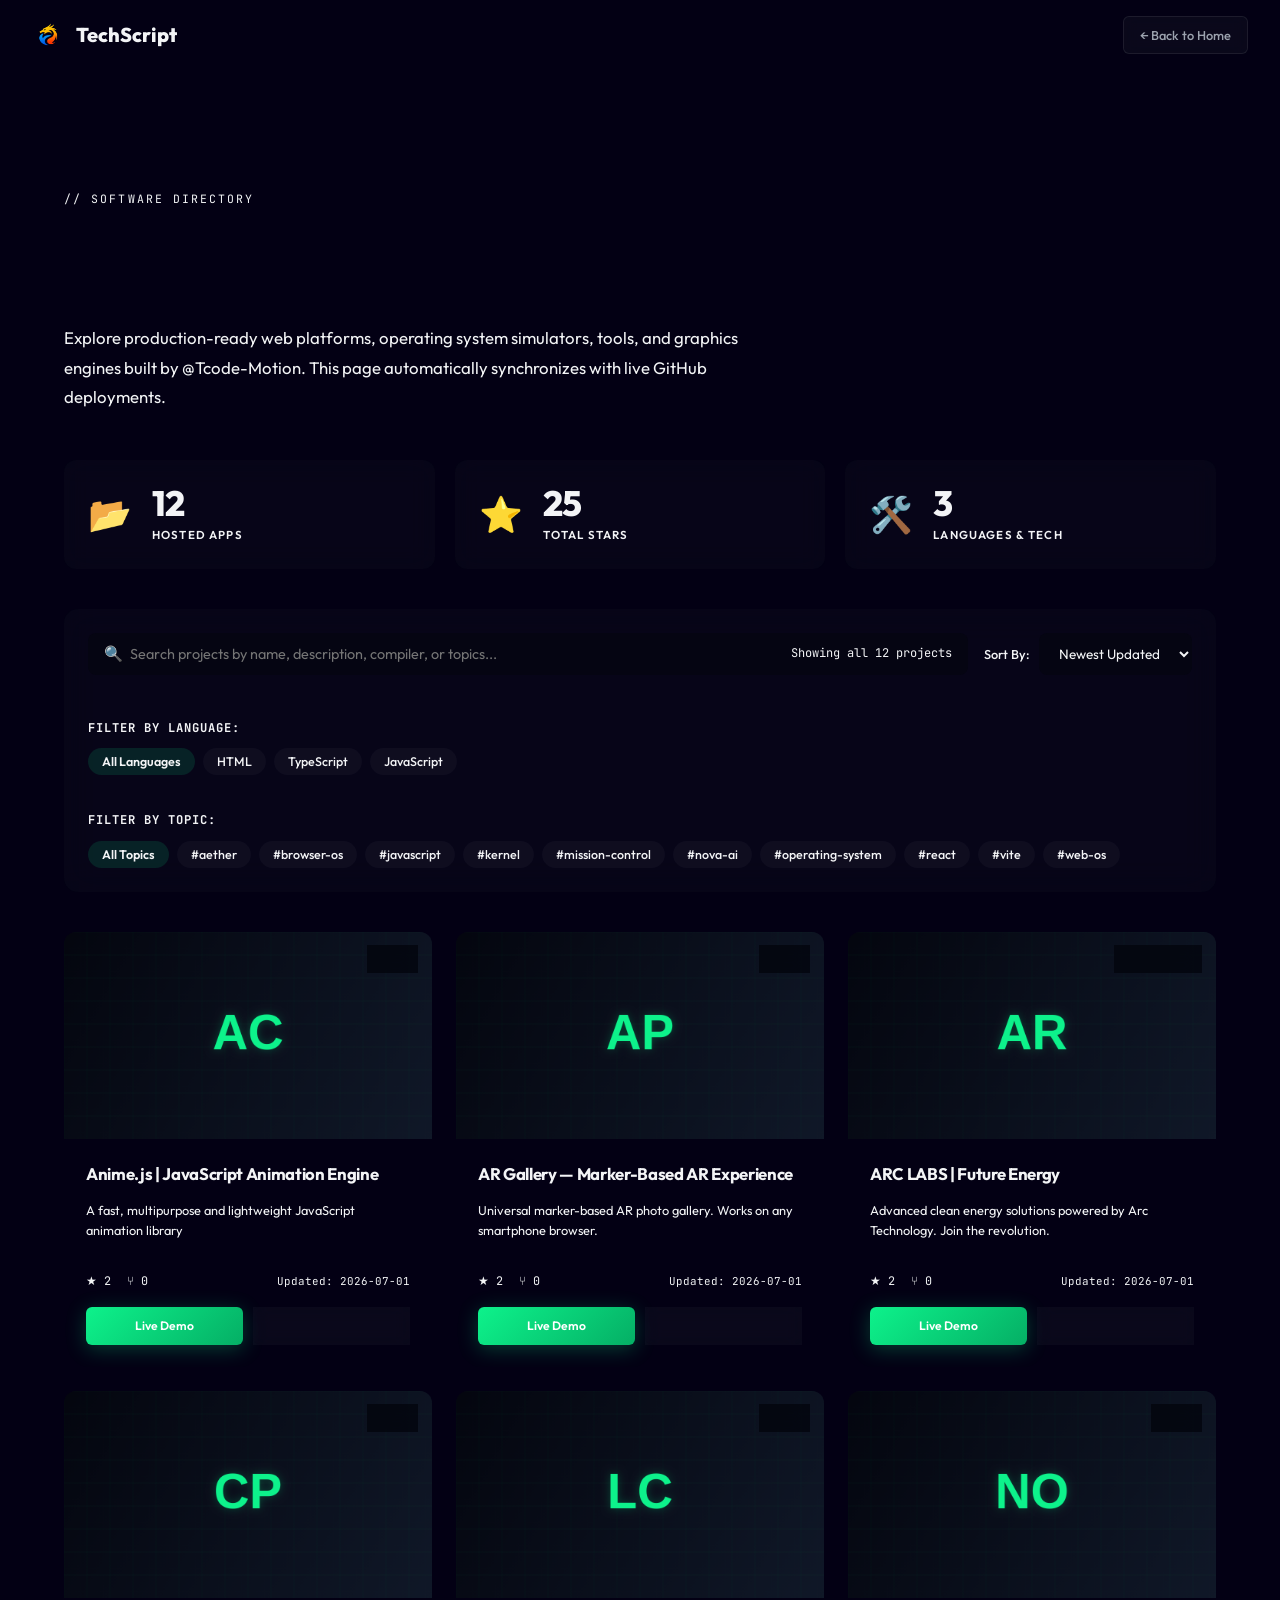
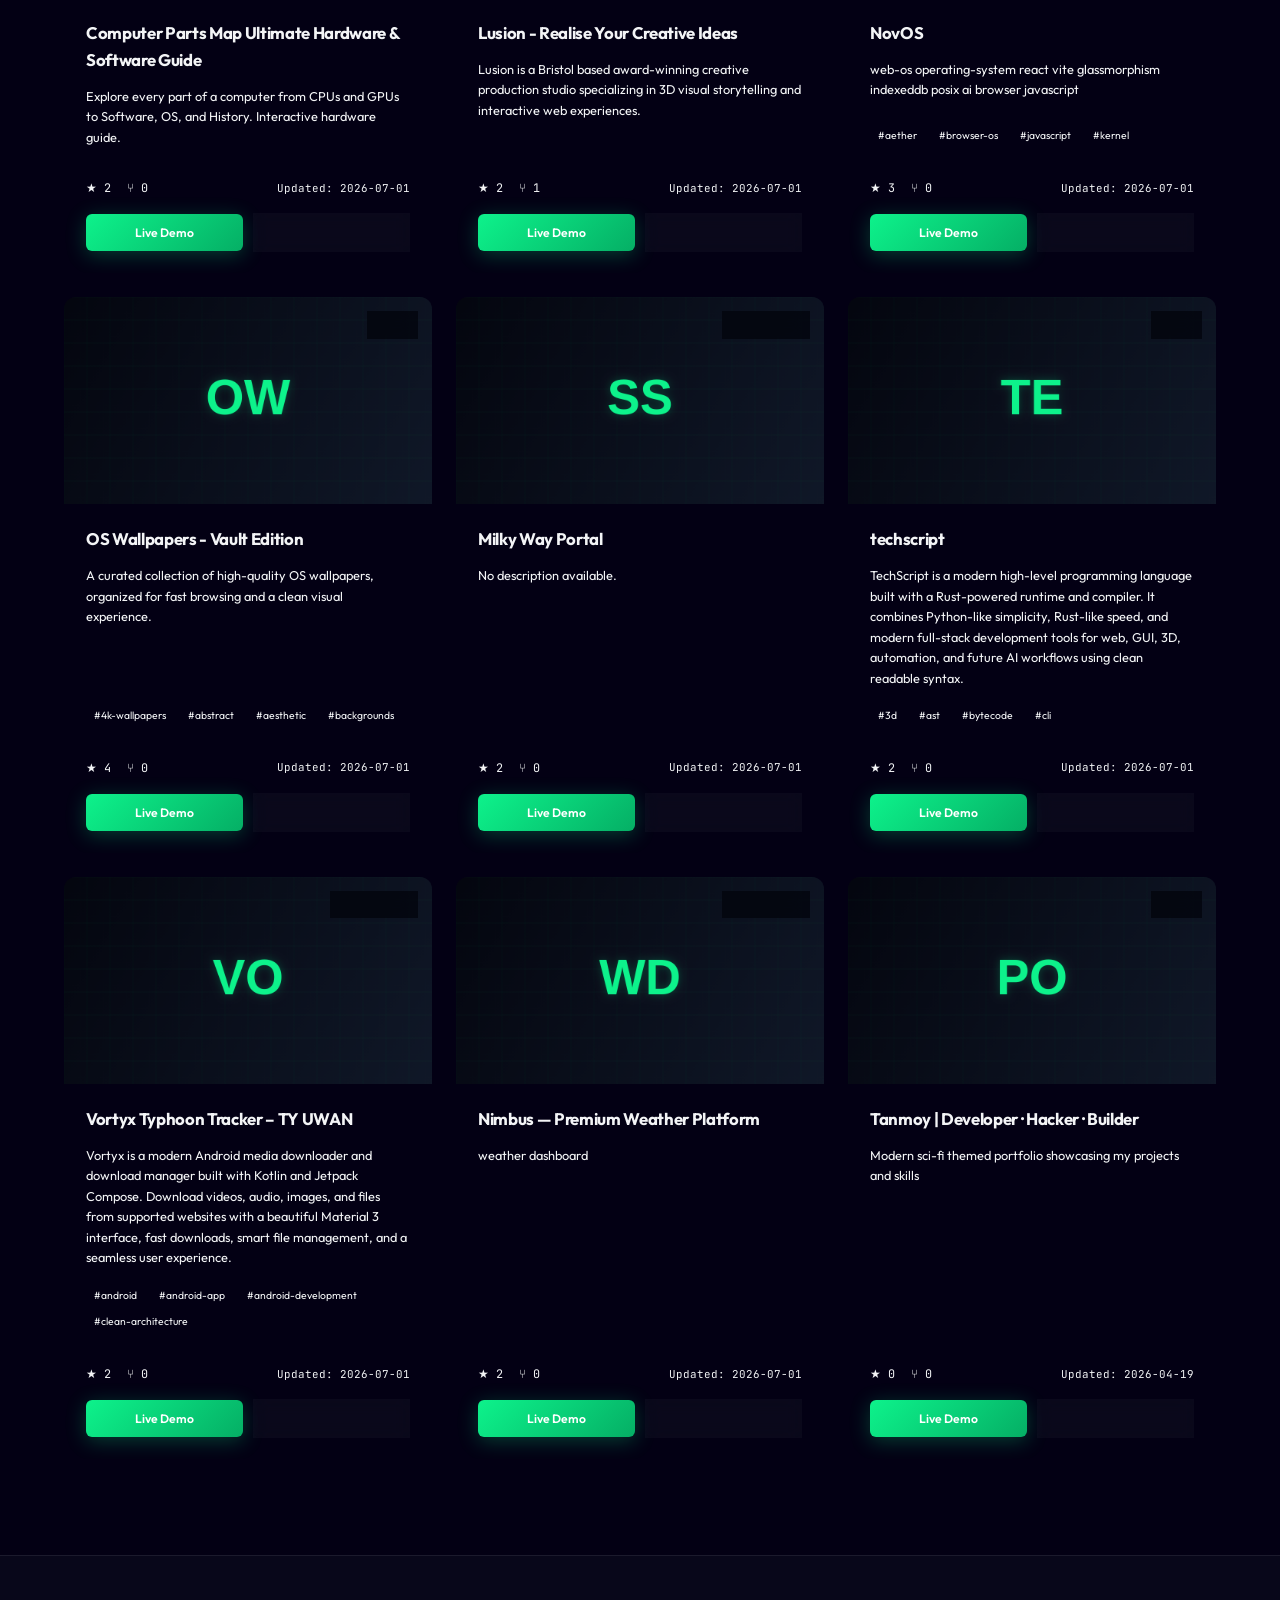
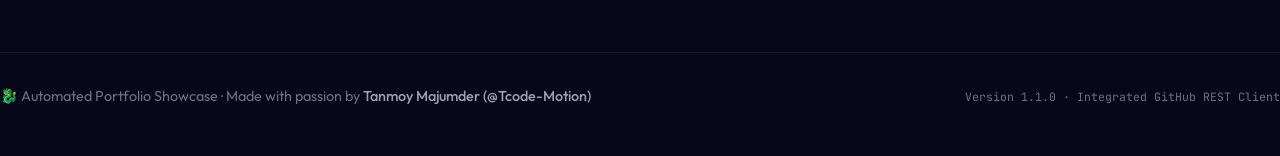
==== commit 678d666e: "feat: implement new premium dark design system and add extensive asset branding suite" ====
--- a/projects.html
+++ b/projects.html
@@ -1,146 +1,276 @@
-<!DOCTYPE html>
-<html lang="en">
-<head>
-  <meta charset="UTF-8">
-  <meta name="viewport" content="width=device-width, initial-scale=1.0">
-  <meta name="description" content="Explore active web applications and open source tools built by Tanmoy Majumder (@Tcode-Motion), dynamically synchronized from GitHub.">
-  <title>Tcode-Motion — Hosted Projects Showcase</title>
-
-  <link rel="icon" type="image/png" href="/assets/techscript-logo.png">
-  <link rel="apple-touch-icon" href="/assets/techscript-logo.png">
-  <link rel="manifest" href="/manifest.json">
-  <meta name="apple-mobile-web-app-capable" content="yes">
-  <meta name="apple-mobile-web-app-status-bar-style" content="black-translucent">
-  <meta name="apple-mobile-web-app-title" content="TechScript">
-  
-  <!-- Fonts -->
-  <link rel="preconnect" href="https://fonts.googleapis.com">
-  <link rel="preconnect" href="https://fonts.gstatic.com" crossorigin>
-  <link href="https://fonts.googleapis.com/css2?family=Space+Grotesk:wght@300;400;500;600;700&family=JetBrains+Mono:wght@300;400;500;700&family=Outfit:wght@400;500;600;700;800;900&display=swap" rel="stylesheet">
-
-  <!-- Core and Component Stylesheets -->
-  <link rel="stylesheet" href="style.css">
-  <link rel="stylesheet" href="projects.css">
-</head>
-<body class="proj-body">
-
-  <!-- Main Navigation Bar -->
-  <nav id="mainNav" role="navigation" aria-label="Projects Navigation">
-    <a class="nav-logo" href="index.html" aria-label="TechScript home">
-      <img src="/assets/techscript-logo.png" alt="TechScript Logo" width="34" height="34" decoding="async">
-      <span class="wordmark">TechScript</span>
-    </a>
-    
-    <div class="nav-links">
-      <a href="index.html" class="btn btn-secondary" style="font-size: 0.8rem; padding: 8px 16px;">
-        ← Back to Home
-      </a>
-    </div>
-  </nav>
-
-  <!-- Showcase Content Container -->
-  <main class="proj-main-container">
-    <div class="container">
-      
-      <!-- Hero Intro & Title -->
-      <header class="proj-hero-hdr">
-        <p class="proj-eyebrow">// software directory</p>
-        <h1 class="proj-title">Projects Showcase</h1>
-        <p class="proj-sub">
-          Explore production-ready web platforms, operating system simulators, tools, and graphics engines built by 
-          <a href="https://github.com/Tcode-Motion" target="_blank" rel="noopener noreferrer" style="color: var(--accent); text-decoration: none;">@Tcode-Motion</a>. 
-          This page automatically synchronizes with live GitHub deployments.
-        </p>
-      </header>
-
-      <!-- Dashboard Metrics Panel (Real-time animated counters) -->
-      <section class="proj-metrics-dashboard" aria-label="Showcase Metrics">
-        <div class="proj-metric-card" tabindex="0">
-          <div class="proj-metric-icon">📂</div>
-          <div class="proj-metric-data">
-            <span id="metric-repos" class="proj-metric-val">0</span>
-            <span class="proj-metric-lbl">Hosted Apps</span>
-          </div>
-        </div>
-        <div class="proj-metric-card" tabindex="0">
-          <div class="proj-metric-icon">⭐</div>
-          <div class="proj-metric-data">
-            <span id="metric-stars" class="proj-metric-val">0</span>
-            <span class="proj-metric-lbl">Total Stars</span>
-          </div>
-        </div>
-        <div class="proj-metric-card" tabindex="0">
-          <div class="proj-metric-icon">🛠️</div>
-          <div class="proj-metric-data">
-            <span id="metric-langs" class="proj-metric-val">0</span>
-            <span class="proj-metric-lbl">Languages &amp; Tech</span>
-          </div>
-        </div>
-      </section>
-
-      <!-- Control Bar: Search, Filters & Sorting -->
-      <section class="proj-controls" aria-label="Filters and search">
-        <div class="proj-controls-row">
-          <div class="proj-search-wrapper">
-            <span class="proj-search-icon" aria-hidden="true">🔍</span>
-            <input type="search" id="proj-search" class="proj-search-input" placeholder="Search projects by name, description, compiler, or topics..." aria-controls="proj-grid">
-            <span id="proj-result-count" class="proj-result-count" aria-live="polite">Showing all projects</span>
-          </div>
-          
-          <div class="proj-sort-wrapper">
-            <label for="proj-sort" class="proj-sort-label">Sort By:</label>
-            <select id="proj-sort" class="proj-select" aria-controls="proj-grid">
-              <option value="newest">Newest Updated</option>
-              <option value="oldest">Oldest Updated</option>
-              <option value="stars">Most Stars</option>
-              <option value="name">Alphabetical</option>
-            </select>
-          </div>
-        </div>
-        
-        <!-- Filter chips for Languages -->
-        <div class="proj-filter-group" style="margin-top: 24px;">
-          <span class="proj-filter-title">Filter by Language:</span>
-          <div id="proj-lang-chips" class="proj-chips-container" role="group" aria-label="Languages">
-            <!-- Dynamically generated chips -->
-          </div>
-        </div>
-        
-        <!-- Filter chips for Topics -->
-        <div class="proj-filter-group" style="margin-top: 16px;">
-          <span class="proj-filter-title">Filter by Topic:</span>
-          <div id="proj-topic-chips" class="proj-chips-container" role="group" aria-label="Topics">
-            <!-- Dynamically generated chips -->
-          </div>
-        </div>
-      </section>
-
-      <!-- Dynamic Cards Grid -->
-      <section aria-label="Repository showcase grid">
-        <div id="proj-grid" class="proj-grid" aria-live="polite">
-          <!-- Loading skeletons generated dynamically -->
-        </div>
-      </section>
-
-    </div>
-  </main>
-
-  <!-- Dedicated Projects Footer -->
-  <footer role="contentinfo" style="margin-top: 96px;">
-    <div class="footer-inner">
-      <div class="footer-bottom">
-        <p>
-          🐉 Automated Portfolio Showcase · Made with passion by
-          <a href="https://github.com/Tcode-Motion" target="_blank" rel="noopener noreferrer">Tanmoy Majumder (@Tcode-Motion)</a>
-        </p>
-        <p style="font-family: var(--font-mono); font-size: 0.72rem; color: var(--text3)">
-          Version 1.1.0 · Integrated GitHub REST Client
-        </p>
-      </div>
-    </div>
-  </footer>
-
-  <!-- Scripts -->
-  <script src="projects.js" defer></script>
-</body>
-</html>
+<!DOCTYPE html>
+
+<html lang="en">
+
+<head>
+
+  <meta charset="UTF-8">
+
+  <meta name="viewport" content="width=device-width, initial-scale=1.0">
+
+  <meta name="description" content="Explore active web applications and open source tools built by Tanmoy Majumder (@Tcode-Motion), dynamically synchronized from GitHub.">
+
+  <title>Tcode-Motion — Hosted Projects Showcase</title>
+
+  <link rel="icon" type="image/png" href="/assets/icons/icon-192.png">
+
+  <link rel="apple-touch-icon" href="/assets/icons/icon-192.png">
+
+  <link rel="manifest" href="/manifest.json">
+
+  <meta name="apple-mobile-web-app-capable" content="yes">
+
+  <meta name="apple-mobile-web-app-status-bar-style" content="black-translucent">
+
+  <meta name="apple-mobile-web-app-title" content="TechScript">
+
+  
+
+  <!-- Fonts -->
+
+  <link rel="preconnect" href="https://fonts.googleapis.com">
+
+  <link rel="preconnect" href="https://fonts.gstatic.com" crossorigin>
+
+  <link href="https://fonts.googleapis.com/css2?family=Space+Grotesk:wght@300;400;500;600;700&family=JetBrains+Mono:wght@300;400;500;700&family=Outfit:wght@400;500;600;700;800;900&display=swap" rel="stylesheet" media="print" onload="this.media='all'">
+
+<noscript><link href="https://fonts.googleapis.com/css2?family=Space+Grotesk:wght@300;400;500;600;700&family=JetBrains+Mono:wght@300;400;500;700&family=Outfit:wght@400;500;600;700;800;900&display=swap" rel="stylesheet"></noscript>
+
+  <!-- Core and Component Stylesheets -->
+
+  <link rel="stylesheet" href="style.css">
+
+  <link rel="stylesheet" href="projects.css">
+
+  <script src="/analytics.js" defer></script>
+
+</head>
+
+<body class="proj-body">
+
+  <!-- Main Navigation Bar -->
+
+  <nav id="mainNav" role="navigation" aria-label="Projects Navigation">
+
+    <a class="nav-logo" href="index.html" aria-label="TechScript home">
+
+      <img src="/assets/branding/logo-package/source/logo-master-transparent.png" alt="TechScript Logo" width="34" height="34" decoding="async">
+
+      <span class="wordmark">TechScript</span>
+
+    </a>
+
+    
+
+    <div class="nav-links">
+
+      <a href="index.html" class="btn btn-secondary" style="font-size: 0.8rem; padding: 8px 16px;">
+
+        ← Back to Home
+
+      </a>
+
+    </div>
+
+  </nav>
+
+  <!-- Showcase Content Container -->
+
+  <main class="proj-main-container">
+
+    <div class="container">
+
+      
+
+      <!-- Hero Intro & Title -->
+
+      <header class="proj-hero-hdr">
+
+        <p class="proj-eyebrow">// software directory</p>
+
+        <h1 class="proj-title">Projects Showcase</h1>
+
+        <p class="proj-sub">
+
+          Explore production-ready web platforms, operating system simulators, tools, and graphics engines built by 
+
+          <a href="https://github.com/Tcode-Motion" target="_blank" rel="noopener noreferrer" style="color: var(--accent); text-decoration: none;">@Tcode-Motion</a>. 
+
+          This page automatically synchronizes with live GitHub deployments.
+
+        </p>
+
+      </header>
+
+      <!-- Dashboard Metrics Panel (Real-time animated counters) -->
+
+      <section class="proj-metrics-dashboard" aria-label="Showcase Metrics">
+
+        <div class="proj-metric-card" tabindex="0">
+
+          <div class="proj-metric-icon">📂</div>
+
+          <div class="proj-metric-data">
+
+            <span id="metric-repos" class="proj-metric-val">0</span>
+
+            <span class="proj-metric-lbl">Hosted Apps</span>
+
+          </div>
+
+        </div>
+
+        <div class="proj-metric-card" tabindex="0">
+
+          <div class="proj-metric-icon">⭐</div>
+
+          <div class="proj-metric-data">
+
+            <span id="metric-stars" class="proj-metric-val">0</span>
+
+            <span class="proj-metric-lbl">Total Stars</span>
+
+          </div>
+
+        </div>
+
+        <div class="proj-metric-card" tabindex="0">
+
+          <div class="proj-metric-icon">🛠️</div>
+
+          <div class="proj-metric-data">
+
+            <span id="metric-langs" class="proj-metric-val">0</span>
+
+            <span class="proj-metric-lbl">Languages &amp; Tech</span>
+
+          </div>
+
+        </div>
+
+      </section>
+
+      <!-- Control Bar: Search, Filters & Sorting -->
+
+      <section class="proj-controls" aria-label="Filters and search">
+
+        <div class="proj-controls-row">
+
+          <div class="proj-search-wrapper">
+
+            <span class="proj-search-icon" aria-hidden="true">🔍</span>
+
+            <input type="search" id="proj-search" class="proj-search-input" placeholder="Search projects by name, description, compiler, or topics..." aria-controls="proj-grid">
+
+            <span id="proj-result-count" class="proj-result-count" aria-live="polite">Showing all projects</span>
+
+          </div>
+
+          
+
+          <div class="proj-sort-wrapper">
+
+            <label for="proj-sort" class="proj-sort-label">Sort By:</label>
+
+            <select id="proj-sort" class="proj-select" aria-controls="proj-grid">
+
+              <option value="newest">Newest Updated</option>
+
+              <option value="oldest">Oldest Updated</option>
+
+              <option value="stars">Most Stars</option>
+
+              <option value="name">Alphabetical</option>
+
+            </select>
+
+          </div>
+
+        </div>
+
+        
+
+        <!-- Filter chips for Languages -->
+
+        <div class="proj-filter-group" style="margin-top: 24px;">
+
+          <span class="proj-filter-title">Filter by Language:</span>
+
+          <div id="proj-lang-chips" class="proj-chips-container" role="group" aria-label="Languages">
+
+            <!-- Dynamically generated chips -->
+
+          </div>
+
+        </div>
+
+        
+
+        <!-- Filter chips for Topics -->
+
+        <div class="proj-filter-group" style="margin-top: 16px;">
+
+          <span class="proj-filter-title">Filter by Topic:</span>
+
+          <div id="proj-topic-chips" class="proj-chips-container" role="group" aria-label="Topics">
+
+            <!-- Dynamically generated chips -->
+
+          </div>
+
+        </div>
+
+      </section>
+
+      <!-- Dynamic Cards Grid -->
+
+      <section aria-label="Repository showcase grid">
+
+        <div id="proj-grid" class="proj-grid" aria-live="polite">
+
+          <!-- Loading skeletons generated dynamically -->
+
+        </div>
+
+      </section>
+
+    </div>
+
+  </main>
+
+  <!-- Dedicated Projects Footer -->
+
+  <footer role="contentinfo" style="margin-top: 96px;">
+
+    <div class="footer-inner">
+
+      <div class="footer-bottom">
+
+        <p>
+
+          🐉 Automated Portfolio Showcase · Made with passion by
+
+          <a href="https://github.com/Tcode-Motion" target="_blank" rel="noopener noreferrer">Tanmoy Majumder (@Tcode-Motion)</a>
+
+        </p>
+
+        <p style="font-family: var(--font-mono); font-size: 0.72rem; color: var(--text3)">
+
+          Version 1.1.0 · Integrated GitHub REST Client
+
+        </p>
+
+      </div>
+
+    </div>
+
+  </footer>
+
+  <!-- Scripts -->
+
+  <script src="projects.js" defer></script>
+
+</body>
+
+</html>
+
--- a/style.css
+++ b/style.css
@@ -1,7850 +1,2246 @@
-/* ═══════════════════════════════════════-
--
--
--
-   DESIGN TOKENS-
--
--
--
-   ═══════════════════════════════════════ */-
--
--
--
-:root {-
--
-  --bg:        #04060f;-
--
-  --bg2:       #080d1c;-
--
-  --bg3:       #0c1220;-
--
-  --surface:   #101828;-
--
-  --surface2:  #172035;-
--
-  --border:    #182340;-
--
-  --border2:   #1f3060;-
--
-  --accent:    #0df28b;-
--
-  --accent-dim:#09b567;-
--
-  --accent2:   #38bdf8;-
--
-  --accent3:   #c0a9ff;-
--
-  --accent4:   #fb923c;-
--
-  --text:      #e8eef6;-
--
-  --text2:     #8fa3bf;-
--
-  --text3:     #3d5470;-
--
-  --font-mono: 'JetBrains Mono', monospace;-
--
-  --font-main: 'Space Grotesk', sans-serif;-
--
-  --font-display: 'Outfit', 'Space Grotesk', sans-serif;-
--
-  --radius:    10px;-
--
-  --glow: 0 0 40px rgba(13,242,139,.18);-
--
-}-
--
--
--
-*,*::before,*::after{margin:0;padding:0;box-sizing:border-box;}-
--
--
--
-html{scroll-behavior:smooth;scroll-padding-top:64px;}-
--
--
--
-a:focus-visible, button:focus-visible, select:focus-visible, input:focus-visible {-
--
-  outline: 2px solid var(--accent);-
--
-  outline-offset: 4px;-
--
-}-
--
--
--
-body{-
--
-  font-family:var(--font-main);-
--
-  background:var(--bg);-
--
-  color:var(--text);-
--
-  overflow-x:hidden;-
--
-  line-height:1.7;-
--
-}-
--
--
--
-/* Animated gradient background */-
--
--
--
-body::before {-
--
-  content:'';-
--
-  position:fixed;inset:0;pointer-events:none;z-index:0;-
--
-  background:-
--
--
--
-    radial-gradient(ellipse 80% 50% at 20% 0%, rgba(13,242,139,.04) 0%, transparent 60%),-
--
--
--
-    radial-gradient(ellipse 60% 40% at 80% 100%, rgba(56,189,248,.04) 0%, transparent 60%),-
--
--
--
-    radial-gradient(ellipse 50% 50% at 50% 50%, rgba(167,139,250,.02) 0%, transparent 70%);-
--
-}-
--
--
--
-/* Noise grain */-
--
--
--
-body::after{-
--
-  content:'';position:fixed;inset:0;pointer-events:none;z-index:9999;opacity:.25;-
--
-  background-image:url("data:image/svg+xml,%3Csvg xmlns='http://www.w3.org/2000/svg' width='200' height='200'%3E%3Cfilter id='n'%3E%3CfeTurbulence type='fractalNoise' baseFrequency='.9' numOctaves='4' stitchTiles='stitch'/%3E%3C/filter%3E%3Crect width='100%25' height='100%25' filter='url(%23n)' opacity='.06'/%3E%3C/svg%3E");-
--
-}-
--
--
--
-::-webkit-scrollbar{width:3px;}-
--
--
--
-::-webkit-scrollbar-track{background:var(--bg);}-
--
--
--
-::-webkit-scrollbar-thumb{background:linear-gradient(var(--accent),var(--accent2));border-radius:2px;}-
--
--
--
-h1,h2,h3,h4,h5{line-height:1.1;letter-spacing:-.025em;font-family:var(--font-display);}-
--
--
--
-code,pre{font-family:var(--font-mono);}-
--
--
--
-.container{max-width:1180px;margin:0 auto;padding:0 28px;}-
--
--
--
-.sr-only{position:absolute;width:1px;height:1px;overflow:hidden;clip:rect(0,0,0,0);}-
--
--
--
-/* ── ANIMATIONS ── */-
--
--
--
-@keyframes fadeUp{from{opacity:0;transform:translateY(24px);}to{opacity:1;transform:translateY(0);}}-
--
--
--
-@keyframes fadeIn{from{opacity:0;}to{opacity:1;}}-
--
--
--
-@keyframes pulse{0%,100%{opacity:1;}50%{opacity:.3;}}-
--
--
--
-@keyframes glowPulse{-
--
-  0%,100%{box-shadow:0 0 20px rgba(13,242,139,.2),0 4px 24px rgba(13,242,139,.1);}-
--
--
--
-  50%{box-shadow:0 0 50px rgba(13,242,139,.45),0 8px 40px rgba(13,242,139,.2);}-
--
-}-
--
--
--
-@keyframes float{0%,100%{transform:translateY(0);}50%{transform:translateY(-8px);}}-
--
--
--
-@keyframes borderSpin{-
--
-  0%{background-position:0% 50%;}-
--
--
--
-  50%{background-position:100% 50%;}-
--
--
--
-  100%{background-position:0% 50%;}-
--
-}-
--
--
--
-@keyframes slideRight{from{transform:translateX(-100%);}to{transform:translateX(100vw);}}-
--
--
--
-@keyframes blink{0%,100%{opacity:1;}50%{opacity:0;}}-
--
--
--
-@keyframes rotateSlow{from{transform:rotate(0deg);}to{transform:rotate(360deg);}}-
--
--
--
-@keyframes countUp{from{opacity:0;transform:scale(.8);}to{opacity:1;transform:scale(1);}}-
--
--
--
-.a1{animation:fadeUp .65s cubic-bezier(.22,.68,0,1.2) both;}-
--
--
--
-.a2{animation:fadeUp .65s cubic-bezier(.22,.68,0,1.2) .1s both;}-
--
--
--
-.a3{animation:fadeUp .65s cubic-bezier(.22,.68,0,1.2) .2s both;}-
--
--
--
-.a4{animation:fadeUp .65s cubic-bezier(.22,.68,0,1.2) .3s both;}-
--
--
--
-.a5{animation:fadeUp .65s cubic-bezier(.22,.68,0,1.2) .4s both;}-
--
--
--
-.a6{animation:fadeUp .65s cubic-bezier(.22,.68,0,1.2) .5s both;}-
--
--
--
-/* ═══════════════════════════════════════-
--
--
--
-   NAVIGATION-
--
--
--
-   ═══════════════════════════════════════ */-
--
--
--
-/* Sticky Glassmorphism Header */-
--
--
--
-nav {-
--
-  position: fixed;-
--
-  top: 0;-
--
-  left: 0;-
--
-  right: 0;-
--
-  z-index: 1000;-
--
-  height: 64px;-
--
-  background: rgba(4, 6, 15, 0.7);-
--
-  backdrop-filter: blur(16px) saturate(1.8);-
--
-  -webkit-backdrop-filter: blur(16px) saturate(1.8);-
--
-  border-bottom: 1px solid rgba(24, 35, 64, 0.5);-
--
-  display: flex;-
--
-  align-items: center;-
--
-  justify-content: space-between;-
--
-  padding: 0 24px;-
--
-  transition: background 0.3s, border-color 0.3s, height 0.3s;-
--
-}-
--
--
--
-nav.scrolled {-
--
-  background: rgba(4, 6, 15, 0.85);-
--
-  border-bottom-color: rgba(13, 242, 139, 0.15);-
--
-  height: 56px;-
--
-}-
--
--
--
-.nav-logo {-
--
-  display: flex;-
--
-  align-items: center;-
--
-  gap: 8px;-
--
-  text-decoration: none;-
--
-  font-family: var(--font-display);-
--
-  font-size: 0.95rem;-
--
-  font-weight: 700;-
--
-  color: var(--text);-
--
-  letter-spacing: -.02em;-
--
-  flex-shrink: 0;-
--
-}-
--
--
--
-.nav-logo img {-
--
-  width: 34px;-
--
-  height: 34px;-
--
-  border-radius: 6px;-
--
-  object-fit: contain;-
--
-  display: block;-
--
-}-
--
--
--
-.nav-logo .wordmark {-
--
-  font-weight: 800;-
--
-  background: linear-gradient(120deg, var(--accent) 0%, var(--accent2) 100%);-
--
-  -webkit-background-clip: text;-
--
-  -webkit-text-fill-color: transparent;-
--
-  background-clip: text;-
--
-}-
--
--
--
-/* Nav links styling */-
--
--
--
-.nav-links {-
--
-  display: flex;-
--
-  align-items: center;-
--
-  gap: 4px;-
--
-  list-style: none;-
--
-}-
--
--
--
-.nav-links a {-
--
-  color: var(--text2);-
--
-  text-decoration: none;-
--
-  font-size: 0.82rem;-
--
-  font-weight: 500;-
--
-  padding: 8px 12px;-
--
-  border-radius: 6px;-
--
-  transition: all 0.2s ease;-
--
-  position: relative;-
--
-}-
--
--
--
-.nav-links a::after {-
--
-  content: '';-
--
-  position: absolute;-
--
-  bottom: 0;-
--
-  left: 12px;-
--
-  right: 12px;-
--
-  height: 2px;-
--
-  background: var(--accent);-
--
-  transform: scaleX(0);-
--
-  transition: transform 0.2s ease;-
--
-}-
--
--
--
-.nav-links a:hover {-
--
-  color: var(--text);-
--
-}-
--
--
--
-.nav-links a:hover::after {-
--
-  transform: scaleX(1);-
--
-}-
--
--
--
-.nav-dl {-
--
-  background: var(--accent) !important;-
--
-  color: #000 !important;-
--
-  font-weight: 700 !important;-
--
-  padding: 8px 16px !important;-
--
-  border-radius: 6px !important;-
--
-  box-shadow: 0 4px 12px rgba(13, 242, 139, 0.2);-
--
-  transition: all 0.2s ease !important;-
--
-}-
--
--
--
-.nav-dl::after {-
--
-  display: none !important;-
--
-}-
--
--
--
-.nav-dl:hover {-
--
-  transform: translateY(-1px);-
--
-  box-shadow: 0 6px 16px rgba(13, 242, 139, 0.35) !important;-
--
-  background: #0be382 !important;-
--
-}-
--
--
--
-.nav-gh {-
--
-  border: 1px solid var(--border2) !important;-
--
-  color: var(--text) !important;-
--
-  font-weight: 500 !important;-
--
-  padding: 8px 16px !important;-
--
-  border-radius: 6px !important;-
--
-  transition: all 0.2s ease !important;-
--
-}-
--
--
--
-.nav-gh::after {-
--
-  display: none !important;-
--
-}-
--
--
--
-.nav-gh:hover {-
--
-  border-color: var(--accent2) !important;-
--
-  background: rgba(56, 189, 248, 0.05) !important;-
--
-}-
--
--
--
-.nav-proj-highlight {-
--
-  color: var(--accent) !important;-
--
-  font-weight: 700 !important;-
--
-  border: 1px solid rgba(13, 242, 139, 0.4) !important;-
--
-  background: rgba(13, 242, 139, 0.05) !important;-
--
-  padding: 8px 14px !important;-
--
-  border-radius: 6px;-
--
-  box-shadow: 0 0 10px rgba(13, 242, 139, 0.1);-
--
-  transition: all 0.2s ease !important;-
--
-}-
--
--
--
-.nav-proj-highlight::after {-
--
-  display: none !important;-
--
-}-
--
--
--
-.nav-proj-highlight:hover {-
--
-  background: rgba(13, 242, 139, 0.15) !important;-
--
-  border-color: var(--accent) !important;-
--
-  box-shadow: 0 0 15px rgba(13, 242, 139, 0.25) !important;-
--
-  transform: translateY(-1px);-
--
-}-
--
--
--
-/* Theme Toggle Button */-
--
--
--
-.theme-toggle {-
--
-  background: none;-
--
-  border: none;-
--
-  color: var(--text2);-
--
-  cursor: pointer;-
--
-  padding: 8px;-
--
-  border-radius: 6px;-
--
-  display: flex;-
--
-  align-items: center;-
--
-  justify-content: center;-
--
-  transition: all 0.2s ease;-
--
-}-
--
--
--
-.theme-toggle:hover {-
--
-  color: var(--accent);-
--
-  background: rgba(255, 255, 255, 0.05);-
--
-}-
--
--
--
-.theme-toggle .sun {-
--
-  display: none;-
--
-}-
--
--
--
-.theme-toggle .moon {-
--
-  display: block;-
--
-}-
--
--
--
-body.light-theme .theme-toggle .sun {-
--
-  display: block;-
--
-}-
--
--
--
-body.light-theme .theme-toggle .moon {-
--
-  display: none;-
--
-}-
--
--
--
-/* Animated Hamburger Menu Button */-
--
--
--
-.ham {-
--
-  display: none;-
--
-  flex-direction: column;-
--
-  gap: 5px;-
--
-  cursor: pointer;-
--
-  padding: 8px;-
--
-  background: none;-
--
-  border: none;-
--
-  z-index: 1001;-
--
-}-
--
--
--
-.ham span {-
--
-  display: block;-
--
-  width: 22px;-
--
-  height: 2px;-
--
-  background: var(--text);-
--
-  border-radius: 2px;-
--
-  transition: transform 0.3s cubic-bezier(0.4, 0, 0.2, 1), opacity 0.3s ease;-
--
-}-
--
--
--
-.ham.open span:nth-child(1) {-
--
-  transform: translateY(7px) rotate(45deg);-
--
-}-
--
--
--
-.ham.open span:nth-child(2) {-
--
-  opacity: 0;-
--
-}-
--
--
--
-.ham.open span:nth-child(3) {-
--
-  transform: translateY(-7px) rotate(-45deg);-
--
-}-
--
--
--
-/* Mobile Nav Slide Drawer */-
--
--
--
-.mob-menu {-
--
-  display: flex;-
--
-  position: fixed;-
--
-  top: 0;-
--
-  left: 0;-
--
-  right: 0;-
--
-  bottom: 0;-
--
-  height: 100vh;-
--
-  background: rgba(4, 6, 15, 0.95);-
--
-  backdrop-filter: blur(24px);-
--
-  -webkit-backdrop-filter: blur(24px);-
--
-  padding: 96px 24px 32px;-
--
-  flex-direction: column;-
--
-  gap: 12px;-
--
-  z-index: 999;-
--
-  transform: translateY(-100%);-
--
-  opacity: 0;-
--
-  visibility: hidden;-
--
-  transition: transform 0.4s cubic-bezier(0.16, 1, 0.3, 1), opacity 0.4s ease, visibility 0.4s;-
--
-}-
--
--
--
-.mob-menu.open {-
--
-  transform: translateY(0);-
--
-  opacity: 1;-
--
-  visibility: visible;-
--
-}-
--
--
--
-.mob-menu a {-
--
-  color: var(--text2);-
--
-  text-decoration: none;-
--
-  font-size: 1.15rem;-
--
-  font-weight: 500;-
--
-  padding: 12px 16px;-
--
-  border-radius: 8px;-
--
-  border-left: 3px solid transparent;-
--
-  transition: all 0.2s ease;-
--
-}-
--
--
--
-.mob-menu a:hover {-
--
-  color: var(--accent);-
--
-  background: rgba(13, 242, 139, 0.05);-
--
-  border-left-color: var(--accent);-
--
-}-
--
--
--
-.mob-menu .mob-dl {-
--
-  margin-top: 16px;-
--
-  background: var(--accent);-
--
-  color: #000 !important;-
--
-  text-align: center;-
--
-  font-weight: 700;-
--
-  border-radius: 8px;-
--
-  border: none;-
--
-}-
--
--
--
-.mob-menu .mob-dl:hover {-
--
-  background: #0be382 !important;-
--
-  color: #000 !important;-
--
-}-
--
--
--
-#hero{-
--
-  min-height:100vh;-
--
-  display:flex;align-items:center;justify-content:center;-
--
-  padding:100px 24px 80px;-
--
-  position:relative;overflow:hidden;-
--
-}-
--
--
--
-/* Geometric grid */-
--
--
--
-.hero-grid{-
--
-  position:absolute;inset:0;pointer-events:none;-
--
-  background-image:-
--
--
--
-    linear-gradient(rgba(13,242,139,.03) 1px,transparent 1px),-
--
--
--
-    linear-gradient(90deg,rgba(13,242,139,.03) 1px,transparent 1px);-
--
-  background-size:60px 60px;-
--
-  mask-image:radial-gradient(ellipse 90% 90% at 50% 40%,black 20%,transparent 100%);-
--
-}-
--
--
--
-/* Rotating ring decoration */-
--
--
--
-.hero-ring{-
--
-  position:absolute;width:700px;height:700px;-
--
-  border-radius:50%;-
--
-  border:1px solid rgba(13,242,139,.05);-
--
-  top:50%;left:50%;transform:translate(-50%,-50%);-
--
-  animation:rotateSlow 30s linear infinite;-
--
-  pointer-events:none;-
--
-}-
--
--
--
-.hero-ring::after{-
--
-  content:'';position:absolute;-
--
-  width:500px;height:500px;-
--
-  border-radius:50%;-
--
-  border:1px solid rgba(56,189,248,.04);-
--
-  top:50%;left:50%;transform:translate(-50%,-50%);-
--
-  animation:rotateSlow 20s linear infinite reverse;-
--
-}-
--
--
--
-/* Particle orbs */-
--
--
--
-.orb{position:absolute;border-radius:50%;filter:blur(100px);pointer-events:none;}-
--
--
--
-.orb-1{width:500px;height:500px;background:rgba(13,242,139,.06);top:-100px;left:-150px;}-
--
--
--
-.orb-2{width:400px;height:400px;background:rgba(56,189,248,.05);bottom:-100px;right:-100px;}-
--
--
--
-.orb-3{width:280px;height:280px;background:rgba(167,139,250,.04);top:50%;right:10%;}-
--
--
--
-.hero-inner{-
--
-  max-width:1000px;text-align:center;-
--
-  position:relative;z-index:1;-
--
-}-
--
--
--
-/* Pill badge */-
--
--
--
-.eyebrow{-
--
-  display:inline-flex;align-items:center;gap:8px;-
--
-  background:linear-gradient(135deg,rgba(13,242,139,.08),rgba(56,189,248,.05));-
--
-  border:1px solid rgba(13,242,139,.2);-
--
-  color:var(--accent);-
--
-  font-family:var(--font-mono);font-size:.72rem;font-weight:500;-
--
-  padding:6px 18px;border-radius:100px;-
--
-  margin-bottom:28px;letter-spacing:.05em;-
--
-}-
--
--
--
-.eyebrow .live-dot{-
--
-  width:7px;height:7px;-
--
-  background:var(--accent);border-radius:50%;-
--
-  box-shadow:0 0 8px var(--accent);-
--
-  animation:pulse 2s ease infinite;-
--
-}-
--
--
--
-.hero-h1{-
--
-  font-size:clamp(2.8rem,7vw,5.8rem);-
--
-  font-weight:800;letter-spacing:-.04em;-
--
-  margin-bottom:20px;line-height:1.05;-
--
-}-
--
--
--
-.hero-h1 .ln1{display:block;color:var(--text);}-
--
--
--
-.hero-h1 .ln2{-
--
-  display:block;-
--
-  background:linear-gradient(110deg,var(--accent) 0%,var(--accent2) 45%,var(--accent3) 100%);-
--
-  -webkit-background-clip:text;-webkit-text-fill-color:transparent;background-clip:text;-
--
-  filter: drop-shadow(0 0 20px rgba(13, 242, 139, 0.25));-
--
-}-
--
--
--
-.hero-sub{-
--
-  font-size:clamp(1rem,2.2vw,1.2rem);-
--
-  color:var(--text2);font-weight:400;-
--
-  max-width:680px;margin:0 auto 36px;-
--
-  line-height:1.7;-
--
-}-
--
--
--
-.hero-sub strong{color:var(--text);font-weight:600;}-
--
--
--
-/* Keyword pills */-
--
--
--
-.kw-pills{-
--
-  display:flex;gap:8px;justify-content:center;flex-wrap:wrap;margin-bottom:36px;-
--
-}-
--
--
--
-.kp{-
--
-  font-family:var(--font-mono);font-size:.78rem;-
--
-  padding:5px 14px;border-radius:6px;-
--
-  border:1px solid;-
--
-  font-weight:500;-
--
-}-
--
--
--
-.kp.g{color:var(--accent);background:rgba(13,242,139,.07);border-color:rgba(13,242,139,.2);}-
--
--
--
-.kp.b{color:var(--accent2);background:rgba(56,189,248,.07);border-color:rgba(56,189,248,.2);}-
--
--
--
-.kp.p{color:var(--accent3);background:rgba(167,139,250,.07);border-color:rgba(167,139,250,.2);}-
--
--
--
-.kp.o{color:var(--accent4);background:rgba(251,146,60,.07);border-color:rgba(251,146,60,.2);}-
--
--
--
-/* Hero CTAs */-
--
--
--
-.hero-cta{-
--
-  display:flex;gap:12px;justify-content:center;flex-wrap:wrap;-
--
-  margin-bottom:52px;-
--
-}-
--
--
--
-.btn{-
--
-  display:inline-flex;align-items:center;gap:8px;-
--
-  padding:13px 26px;border-radius:8px;-
--
-  font-family:var(--font-main);font-weight:600;font-size:.9rem;-
--
-  text-decoration:none;letter-spacing:.01em;cursor:pointer;-
--
-  border:none;transition:all .22s;-
--
-  position:relative;overflow:hidden;-
--
-}-
--
--
--
-.btn-primary{-
--
-  background:var(--accent);color:#000;-
--
-  animation:glowPulse 3s ease infinite;-
--
-  font-weight:700;-
--
-}-
--
--
--
-.btn-primary:hover{background:#08df7d;transform:translateY(-2px);box-shadow:0 12px 36px rgba(13,242,139,.4);}-
--
--
--
-.btn-secondary{-
--
-  background:rgba(255,255,255,.04);color:var(--text);-
--
-  border:1px solid var(--border2);-
--
-}-
--
--
--
-.btn-secondary:hover{border-color:rgba(13,242,139,.4);color:var(--accent);transform:translateY(-2px);}-
--
--
--
-.btn-ghost{-
--
-  background:rgba(56,189,248,.06);color:var(--accent2);-
--
-  border:1px solid rgba(56,189,248,.2);-
--
-}-
--
--
--
-.btn-ghost:hover{background:rgba(56,189,248,.12);transform:translateY(-2px);}-
--
--
--
-/* Stats bar */-
--
--
--
-.hero-stats{-
--
-  display:flex;gap:0;justify-content:center;-
--
-  margin-bottom:56px;-
--
-  background:rgba(255,255,255,.02);-
--
-  border:1px solid var(--border);border-radius:12px;-
--
-  overflow:hidden;max-width:640px;margin-left:auto;margin-right:auto;-
--
-  margin-bottom:52px;-
--
-}-
--
--
--
-.stat{-
--
-  flex:1;padding:18px 12px;text-align:center;-
--
-  border-right:1px solid var(--border);-
--
-  position:relative;-
--
-}-
--
--
--
-.stat:last-child{border-right:none;}-
--
--
--
-.stat-val{-
--
-  font-family:var(--font-display);font-size:1.5rem;font-weight:800;-
--
-  color:var(--accent);display:block;letter-spacing:-.02em;-
--
-}-
--
--
--
-.stat-lbl{-
--
-  font-size:.68rem;color:var(--text3);-
--
-  text-transform:uppercase;letter-spacing:.1em;margin-top:2px;-
--
-  display:block;-
--
-}-
--
--
--
-/* ── TERMINAL ── */-
--
--
--
-.terminal{-
--
-  background:#020408;-
--
-  border:1px solid var(--border2);-
--
-  border-radius:12px;-
--
-  overflow:hidden;-
--
-  box-shadow:0 0 80px rgba(13,242,139,.06),0 40px 80px rgba(0,0,0,.6);-
--
-  animation:float 5s ease-in-out infinite;-
--
-  max-width:860px;margin:0 auto;-
--
-}-
--
--
--
-.tbar{-
--
-  background:#0c1220;-
--
-  padding:11px 18px;-
--
-  display:flex;align-items:center;gap:7px;-
--
-  border-bottom:1px solid var(--border);-
--
-}-
--
--
--
-.tdot{width:12px;height:12px;border-radius:50%;}-
--
--
--
-.tdot.r{background:#ff5f57;}.tdot.y{background:#febc2e;}.tdot.g{background:#28c840;}-
--
--
--
-.ttitle{font-size:.72rem;color:var(--text3);margin-left:10px;font-family:var(--font-mono);}-
--
--
--
-.tbody{-
--
-  padding:24px 28px;font-family:var(--font-mono);-
--
-  font-size:.85rem;line-height:2.1;-
--
-}-
--
--
--
-.kw{color:#c084fc;}.kw2{color:var(--accent2);}.str{color:#86efac;}-
--
--
--
-.num{color:var(--accent4);}.cmt{color:var(--text3);font-style:italic;}-
--
--
--
-.fn-c{color:var(--accent);}.op{color:var(--text2);}-
--
--
--
-.out-ln{color:var(--accent);display:block;}-
--
--
--
-.out-dim{color:var(--text2);}-
--
--
--
-.prompt{color:var(--accent2);}-
--
--
--
-.cursor{-
--
-  display:inline-block;width:9px;height:1.1em;-
--
-  background:var(--accent);vertical-align:text-bottom;-
--
-  animation:blink 1s step-end infinite;margin-left:2px;-
--
-}-
--
--
--
-/* ═══════════════════════════════════════-
--
--
--
-   TICKER / MARQUEE-
--
--
--
-   ═══════════════════════════════════════ */-
--
--
--
-.ticker-wrap{-
--
-  overflow:hidden;-
--
-  background:linear-gradient(135deg,rgba(13,242,139,.05),rgba(56,189,248,.03));-
--
-  border-top:1px solid rgba(13,242,139,.1);-
--
-  border-bottom:1px solid rgba(13,242,139,.1);-
--
-  padding:12px 0;-
--
-  position:relative;z-index:1;-
--
-}-
--
--
--
-.ticker-inner{-
--
-  display:flex;gap:0;white-space:nowrap;-
--
-  animation:slideRight 30s linear infinite;-
--
-  width:max-content;-
--
-}-
--
--
--
-.ticker-inner:hover{animation-play-state:paused;}-
--
--
--
-.tick-item{-
--
-  display:inline-flex;align-items:center;gap:10px;-
--
-  padding:0 28px;-
--
-  font-family:var(--font-mono);font-size:.75rem;-
--
-  color:var(--text3);-
--
-  border-right:1px solid var(--border);-
--
-}-
--
--
--
-.tick-item .dot{color:var(--accent);}-
--
--
--
-/* ═══════════════════════════════════════-
--
--
--
-   SECTIONS COMMON-
--
--
--
-   ═══════════════════════════════════════ */-
--
--
--
-section{padding:96px 0;position:relative;z-index:1;}-
--
--
--
-.sec-eyebrow{-
--
-  font-family:var(--font-mono);font-size:.7rem;-
--
-  color:var(--accent);letter-spacing:.18em;text-transform:uppercase;-
--
-  margin-bottom:12px;display:flex;align-items:center;gap:8px;-
--
-}-
--
--
--
-.sec-eyebrow::before{-
--
-  content:'';width:24px;height:1px;background:var(--accent);-
--
-}-
--
--
--
-.sec-title{font-size:clamp(1.9rem,4vw,2.9rem);font-weight:800;margin-bottom:14px;}-
--
--
--
-.sec-sub{color:var(--text2);font-size:1rem;max-width:600px;font-weight:400;line-height:1.75;}-
--
--
--
-.sec-hdr{margin-bottom:56px;}-
--
--
--
-.sec-hdr.c{text-align:center;}-
--
--
--
-.sec-hdr.c .sec-sub{margin:0 auto;}-
--
--
--
-.sec-hdr.c .sec-eyebrow{justify-content:center;}-
--
--
--
-.sec-hdr.c .sec-eyebrow::before{display:none;}-
--
--
--
-/* ═══════════════════════════════════════-
--
--
--
-   HOW IT READS SECTION-
--
--
--
-   ═══════════════════════════════════════ */-
--
--
--
-#reads{background:var(--bg2);border-top:1px solid var(--border);border-bottom:1px solid var(--border);}-
--
--
--
-.reads-grid{-
--
-  display:grid;grid-template-columns:repeat(auto-fit,minmax(260px,1fr));gap:16px;-
--
-}-
--
--
--
-.rcard{-
--
-  background:var(--bg3);border:1px solid var(--border);-
--
-  border-radius:12px;padding:24px;-
--
-  transition:all .25s;-
--
-}-
--
--
--
-.rcard:hover{border-color:var(--border2);transform:translateY(-3px);}-
--
--
--
-.rcard .label{-
--
-  font-size:.66rem;color:var(--text3);-
--
-  letter-spacing:.14em;text-transform:uppercase;-
--
-  margin-bottom:12px;-
--
-}-
--
--
--
-.rcard .english{-
--
-  font-size:.95rem;color:var(--text);margin-bottom:8px;-
--
-  font-weight:500;-
--
-}-
--
--
--
-.rcard .code-line{-
--
-  font-family:var(--font-mono);font-size:.82rem;-
--
-  background:rgba(13,242,139,.05);border:1px solid rgba(13,242,139,.12);-
--
-  border-radius:6px;padding:8px 12px;-
--
-  color:var(--accent);-
--
-}-
--
--
--
-.rcard .arrow{color:var(--text3);font-size:.8rem;margin:8px 0;}-
--
--
--
-/* ═══════════════════════════════════════-
--
--
--
-   INSTALL SECTION-
--
--
--
-   ═══════════════════════════════════════ */-
--
--
--
-#install{background:var(--bg);}-
--
--
--
-.install-grid{display:grid;grid-template-columns:1fr 1fr;gap:24px;}-
--
--
--
-.install-card{-
--
-  background:var(--bg2);border:1px solid var(--border);-
--
-  border-radius:14px;padding:28px;-
--
-  transition:all .25s;-
--
-}-
--
--
--
-.install-card:hover{border-color:var(--border2);}-
--
--
--
-.install-card.featured{-
--
-  border-color:rgba(13,242,139,.25);-
--
-  background:linear-gradient(135deg,rgba(13,242,139,.04),var(--bg2));-
--
-}-
--
--
--
-.install-card.featured:hover{border-color:rgba(13,242,139,.45);}-
--
--
--
-.install-badge{-
--
-  display:inline-flex;align-items:center;gap:6px;-
--
-  font-size:.65rem;font-weight:700;letter-spacing:.1em;text-transform:uppercase;-
--
-  padding:4px 10px;border-radius:5px;margin-bottom:16px;-
--
-}-
--
--
--
-.install-badge.rec{background:rgba(13,242,139,.12);color:var(--accent);border:1px solid rgba(13,242,139,.25);}-
--
--
--
-.install-badge.pip{background:rgba(56,189,248,.1);color:var(--accent2);border:1px solid rgba(56,189,248,.2);}-
--
--
--
-.install-card h3{font-size:1.15rem;font-weight:700;margin-bottom:8px;}-
--
--
--
-.install-card p{font-size:.84rem;color:var(--text2);margin-bottom:20px;line-height:1.7;}-
--
--
--
-.cmd-box{-
--
-  background:#020408;border:1px solid var(--border2);-
--
-  border-radius:8px;padding:14px 18px;-
--
-  display:flex;align-items:center;justify-content:space-between;gap:12px;-
--
-  font-family:var(--font-mono);font-size:.85rem;-
--
-}-
--
--
--
-.cmd-box .pr{color:var(--accent2);margin-right:6px;user-select:none;}-
--
--
--
-.cmd-box .ct{color:var(--text);flex:1;}-
--
--
--
-.copy-btn{-
--
-  background:rgba(13,242,139,.1);border:1px solid rgba(13,242,139,.2);-
--
-  color:var(--accent);padding:5px 14px;border-radius:5px;-
--
-  font-family:var(--font-main);font-size:.75rem;font-weight:700;-
--
-  cursor:pointer;transition:all .2s;white-space:nowrap;flex-shrink:0;-
--
-}-
--
--
--
-.copy-btn:hover{background:rgba(13,242,139,.2);}-
--
--
--
-.incl-list{margin-top:18px;display:flex;flex-direction:column;gap:7px;}-
--
--
--
-.incl-item{-
--
-  display:flex;align-items:flex-start;gap:10px;-
--
-  font-size:.82rem;color:var(--text2);-
--
-}-
--
--
--
-.incl-item .ic{color:var(--accent);font-size:.9rem;margin-top:1px;flex-shrink:0;}-
--
--
--
-.verify-wrap{margin-top:28px;}-
--
--
--
-.verify-label{-
--
-  font-size:.7rem;color:var(--text3);-
--
-  letter-spacing:.12em;text-transform:uppercase;-
--
-  margin-bottom:10px;-
--
-}-
--
--
--
-/* ── PLAYGROUND ── */-
--
--
--
-#playground{background:var(--bg2);}-
--
--
--
-.playground{-
--
-  background:var(--bg3);-
--
-  border:1px solid var(--border2);border-radius:14px;-
--
-  overflow:hidden;-
--
-  display:grid;grid-template-columns:240px 1fr;-
--
-  min-height:540px;-
--
-}-
--
--
--
-.play-sidebar{-
--
-  background:var(--bg);border-right:1px solid var(--border);-
--
-  padding:16px 0;-
--
-}-
--
--
--
-.play-sidebar h3{-
--
-  font-size:.65rem;color:var(--text3);-
--
-  letter-spacing:.14em;text-transform:uppercase;-
--
-  padding:0 18px 14px;border-bottom:1px solid var(--border);margin-bottom:8px;-
--
-}-
--
--
--
-.exbtn{-
--
-  width:100%;text-align:left;background:none;border:none;-
--
-  padding:9px 18px;cursor:pointer;-
--
-  color:var(--text2);font-family:var(--font-main);font-size:.83rem;-
--
-  transition:all .15s;display:flex;align-items:center;gap:10px;-
--
-  border-left:3px solid transparent;-
--
-}-
--
--
--
-.exbtn:hover{background:rgba(255,255,255,.025);color:var(--text);}-
--
--
--
-.exbtn.active{background:rgba(13,242,139,.05);color:var(--accent);border-left-color:var(--accent);}-
--
--
--
-.exbtn .ei{font-size:.95rem;width:20px;text-align:center;}-
--
--
--
-.play-editor{display:grid;grid-template-rows:auto 1fr;}-
--
--
--
-.play-topbar{-
--
-  background:var(--bg2);border-bottom:1px solid var(--border);-
--
-  padding:10px 18px;display:flex;align-items:center;gap:7px;-
--
-}-
--
--
--
-.wdot{width:11px;height:11px;border-radius:50%;}-
--
--
--
-.wdot.r{background:#ff5f57;}.wdot.y{background:#febc2e;}.wdot.g{background:#28c840;}-
--
--
--
-.play-fname{font-family:var(--font-mono);font-size:.73rem;color:var(--text2);margin-left:8px;}-
--
--
--
-.play-split{display:grid;grid-template-columns:1fr 1fr;height:100%;}-
--
--
--
-.play-code,.play-out{-
--
-  padding:24px;font-family:var(--font-mono);-
--
-  font-size:.83rem;line-height:2;overflow:auto;-
--
-}-
--
--
--
-.play-code{border-right:1px solid var(--border);background:var(--bg3);}-
--
--
--
-.play-out{background:var(--bg2);}-
--
--
--
-.out-label{-
--
-  font-size:.64rem;color:var(--text3);letter-spacing:.12em;-
--
-  text-transform:uppercase;margin-bottom:16px;-
--
-  display:flex;align-items:center;gap:7px;-
--
-}-
--
--
--
-.out-label::before{content:'▶';color:var(--accent);font-size:.6rem;}-
--
--
--
-/* ═══════════════════════════════════════-
--
--
--
-   FEATURES-
--
--
--
-   ═══════════════════════════════════════ */-
--
--
--
-#features{background:var(--bg);}-
--
--
--
-.feat-grid{display:grid;grid-template-columns:repeat(auto-fit,minmax(280px,1fr));gap:18px;}-
--
--
--
-.feat-card{-
--
-  background:var(--bg2);border:1px solid var(--border);-
--
-  border-radius:14px;padding:28px;-
--
-  transition:all .25s;position:relative;overflow:hidden;-
--
-}-
--
--
--
-.feat-card::before{-
--
-  content:'';position:absolute;top:0;left:0;right:0;height:2px;-
--
-  background:linear-gradient(90deg,transparent,var(--accent),transparent);-
--
-  opacity:0;transition:opacity .3s;-
--
-}-
--
--
--
-.feat-card:hover{border-color:var(--border2);transform:translateY(-5px);box-shadow:0 28px 56px rgba(0,0,0,.4);}-
--
--
--
-.feat-card:hover::before{opacity:1;}-
--
--
--
-.feat-card.accent2-card::before{background:linear-gradient(90deg,transparent,var(--accent2),transparent);}-
--
--
--
-.feat-card.accent3-card::before{background:linear-gradient(90deg,transparent,var(--accent3),transparent);}-
--
--
--
-.feat-icon{font-size:2rem;margin-bottom:16px;display:block;}-
--
--
--
-.feat-title{font-size:1.05rem;font-weight:700;margin-bottom:8px;}-
--
--
--
-.feat-desc{font-size:.83rem;color:var(--text2);line-height:1.75;}-
--
--
--
-.feat-tag{-
--
-  display:inline-flex;align-items:center;margin-top:14px;-
--
-  font-family:var(--font-mono);font-size:.67rem;-
--
-  background:rgba(13,242,139,.06);border:1px solid rgba(13,242,139,.14);-
--
-  color:var(--accent);padding:3px 10px;border-radius:4px;-
--
-}-
--
--
--
-/* ═══════════════════════════════════════-
--
--
--
-   COMPARE-
--
--
--
-   ═══════════════════════════════════════ */-
--
--
--
-#compare{background:var(--bg2);}-
--
--
--
-.tbl-wrap{overflow-x:auto;border-radius:14px;border:1px solid var(--border2);}-
--
--
--
-.cmp-tbl{width:100%;border-collapse:collapse;font-size:.85rem;}-
--
--
--
-.cmp-tbl th{-
--
-  background:var(--surface);padding:16px 22px;-
--
-  text-align:left;font-weight:700;letter-spacing:.03em;-
--
-  border-bottom:1px solid var(--border2);white-space:nowrap;-
--
-}-
--
--
--
-.cmp-tbl th.txs-col{background:rgba(13,242,139,.06);color:var(--accent);}-
--
--
--
-.cmp-tbl td{-
--
-  padding:14px 22px;border-bottom:1px solid var(--border);-
--
-  color:var(--text2);vertical-align:top;-
--
-}-
--
--
--
-.cmp-tbl tr:last-child td{border-bottom:none;}-
--
--
--
-.cmp-tbl tr:hover td{background:rgba(255,255,255,.01);}-
--
--
--
-.cmp-tbl td.txs-col{color:var(--text);background:rgba(13,242,139,.02);}-
--
--
--
-.ck{color:var(--accent);font-weight:600;}-
--
--
--
-.cx{color:var(--text3);}-
--
--
--
-.cp{color:var(--accent4);}-
--
--
--
-.mc{-
--
-  font-family:var(--font-mono);font-size:.76rem;-
--
-  background:var(--bg3);border:1px solid var(--border);-
--
-  border-radius:4px;padding:6px 10px;margin-top:6px;-
--
-  display:block;line-height:1.65;color:var(--text2);-
--
-}-
--
--
--
-/* Code compare */-
--
--
--
-.code-compare{display:grid;grid-template-columns:repeat(auto-fit,minmax(260px,1fr));gap:18px;margin-top:44px;}-
--
--
--
-.cc-block{border-radius:12px;padding:24px;border:1px solid var(--border);}-
--
--
--
-.cc-block.txs-b{background:rgba(13,242,139,.03);border-color:rgba(13,242,139,.2);}-
--
--
--
-.cc-code{font-family:var(--font-mono);font-size:.8rem;line-height:1.9;color:var(--text2);}-
--
--
--
-/* ═══════════════════════════════════════-
--
--
--
-   RELEASES-
--
--
--
-   ═══════════════════════════════════════ */-
--
--
--
-#releases{background:var(--bg);}-
--
--
--
-.rel-list{display:flex;flex-direction:column;gap:10px;}-
--
--
--
-.rel-card{-
--
-  background:var(--bg2);border:1px solid var(--border);-
--
-  border-radius:12px;padding:18px 24px;-
--
-  display:flex;align-items:center;gap:18px;flex-wrap:wrap;-
--
-  text-decoration:none;color:inherit;transition:all .2s;-
--
-}-
--
--
--
-.rel-card:hover{border-color:var(--border2);background:var(--surface);}-
--
--
--
-.rel-card.latest{-
--
-  border-color:rgba(13,242,139,.3);-
--
-  background:linear-gradient(135deg,rgba(13,242,139,.03),var(--bg2));-
--
-}-
--
--
--
-.rel-card.latest:hover{border-color:rgba(13,242,139,.55);}-
--
--
--
-.rel-ver{font-family:var(--font-mono);font-size:.95rem;color:var(--accent);min-width:78px;font-weight:700;}-
--
--
--
-.rel-badge{-
--
-  font-size:.62rem;font-weight:800;letter-spacing:.1em;text-transform:uppercase;-
--
-  padding:4px 9px;border-radius:4px;-
--
-  background:rgba(13,242,139,.14);color:var(--accent);-
--
-  border:1px solid rgba(13,242,139,.3);white-space:nowrap;-
--
-}-
--
--
--
-.rel-name{font-weight:500;font-size:.88rem;flex:1;color:var(--text2);}-
--
--
--
-.rel-date{font-size:.74rem;color:var(--text3);font-family:var(--font-mono);white-space:nowrap;}-
--
--
--
-.rel-dl{-
--
-  background:rgba(13,242,139,.08);border:1px solid rgba(13,242,139,.2);-
--
-  color:var(--accent);padding:6px 15px;border-radius:6px;-
--
-  font-size:.78rem;font-weight:700;white-space:nowrap;transition:all .2s;-
--
-}-
--
--
--
-.rel-card:hover .rel-dl{background:rgba(13,242,139,.16);}-
--
--
--
-/* ═══════════════════════════════════════-
--
--
--
-   FAQ-
--
--
--
-   ═══════════════════════════════════════ */-
--
--
--
-#faq{background:var(--bg2);}-
--
--
--
-.faq-wrap{max-width:820px;}-
--
--
--
-.faq-item{-
--
-  background:var(--bg3);border:1px solid var(--border);-
--
-  border-radius:12px;overflow:hidden;margin-bottom:10px;-
--
-  transition:border-color .2s;-
--
-}-
--
--
--
-.faq-item.open{border-color:rgba(13,242,139,.25);}-
--
--
--
-.faq-q{-
--
-  width:100%;text-align:left;background:none;border:none;-
--
-  padding:20px 24px;cursor:pointer;-
--
-  color:var(--text);font-family:var(--font-main);font-size:.92rem;font-weight:600;-
--
-  display:flex;align-items:center;justify-content:space-between;gap:14px;-
--
-  transition:color .2s;-
--
-}-
--
--
--
-.faq-q:hover{color:var(--accent);}-
--
--
--
-.faq-arr{color:var(--accent);font-size:.75rem;transition:transform .25s;flex-shrink:0;}-
--
--
--
-.faq-item.open .faq-arr{transform:rotate(90deg);}-
--
--
--
-.faq-a{-
--
-  display:none;padding:0 24px 20px;-
--
-  font-size:.85rem;color:var(--text2);line-height:1.85;-
--
-}-
--
--
--
-.faq-item.open .faq-a{display:block;}-
--
--
--
-/* ═══════════════════════════════════════-
--
--
--
-   CONTRIBUTE-
--
--
--
-   ═══════════════════════════════════════ */-
--
--
--
-#contribute{background:var(--bg);}-
--
--
--
-.contrib-grid{display:grid;grid-template-columns:repeat(auto-fit,minmax(220px,1fr));gap:16px;margin-bottom:40px;}-
--
--
--
-.ccard{-
--
-  background:var(--bg2);border:1px solid var(--border);-
--
-  border-radius:14px;padding:26px;text-align:center;transition:all .25s;-
--
-}-
--
--
--
-.ccard:hover{border-color:rgba(56,189,248,.3);transform:translateY(-4px);box-shadow:0 20px 48px rgba(0,0,0,.35);}-
--
--
--
-.ccard .ci{font-size:2.2rem;margin-bottom:14px;display:block;}-
--
--
--
-.ccard h3{font-size:1rem;font-weight:700;margin-bottom:8px;}-
--
--
--
-.ccard p{font-size:.8rem;color:var(--text2);margin-bottom:18px;line-height:1.7;}-
--
--
--
-.steps-card{-
--
-  background:var(--bg2);border:1px solid var(--border);-
--
-  border-radius:14px;padding:36px;-
--
-}-
--
--
--
-.steps-card h3{font-size:1.1rem;font-weight:700;margin-bottom:28px;}-
--
--
--
-.step{display:flex;gap:20px;padding:16px 0;border-bottom:1px solid var(--border);align-items:flex-start;}-
--
--
--
-.step:last-child{border-bottom:none;padding-bottom:0;}-
--
--
--
-.step-n{-
--
-  font-family:var(--font-mono);font-size:1.15rem;-
--
-  color:var(--accent);min-width:36px;font-weight:700;-
--
-}-
--
--
--
-.step-c h4{font-size:.9rem;font-weight:700;margin-bottom:5px;}-
--
--
--
-.step-c p{font-size:.8rem;color:var(--text2);margin-bottom:6px;}-
--
--
--
-.step-c code{-
--
-  font-family:var(--font-mono);font-size:.77rem;-
--
-  background:var(--bg3);border:1px solid var(--border);-
--
-  border-radius:4px;padding:3px 9px;color:var(--accent);-
--
-  display:inline-block;word-break:break-all;margin-top:3px;-
--
-}-
--
--
--
-/* ═══════════════════════════════════════-
--
--
--
-   FOOTER-
--
--
--
-   ═══════════════════════════════════════ */-
--
--
--
-footer{-
--
-  background:var(--bg2);border-top:1px solid var(--border);-
--
-  padding:64px 28px 32px;-
--
-}-
--
--
--
-.footer-inner{max-width:1180px;margin:0 auto;}-
--
--
--
-.footer-grid{-
--
-  display:grid;grid-template-columns:2.2fr 1fr 1fr 1fr;gap:40px;-
--
-  margin-bottom:48px;-
--
-}-
--
--
--
-.footer-brand .logo{-
--
-  display:flex;align-items:center;gap:10px;margin-bottom:14px;-
--
-  text-decoration:none;-
--
-}-
--
--
--
-.footer-brand .logo img{width:32px;height:32px;border-radius:8px;object-fit:contain;}-
--
--
--
-.footer-brand .logo span{-
--
-  font-family:var(--font-display);font-size:1.1rem;font-weight:800;-
--
-  background:linear-gradient(120deg,var(--accent),var(--accent2));-
--
-  -webkit-background-clip:text;-webkit-text-fill-color:transparent;background-clip:text;-
--
-}-
--
--
--
-.footer-brand p{font-size:.8rem;color:var(--text3);line-height:1.85;max-width:260px;}-
--
--
--
-.footer-kw{-
--
-  display:flex;flex-wrap:wrap;gap:6px;margin-top:16px;-
--
-}-
--
--
--
-.footer-kw span{-
--
-  font-size:.65rem;color:var(--text3);-
--
-  background:var(--bg3);border:1px solid var(--border);-
--
-  padding:3px 9px;border-radius:4px;-
--
-}-
--
--
--
-.footer-col h4{-
--
-  font-size:.68rem;font-weight:700;letter-spacing:.14em;-
--
-  text-transform:uppercase;color:var(--text3);margin-bottom:16px;-
--
-}-
--
--
--
-.footer-col ul{list-style:none;}-
--
--
--
-.footer-col li{margin-bottom:10px;}-
--
--
--
-.footer-col a{color:var(--text2);text-decoration:none;font-size:.83rem;transition:color .18s;}-
--
--
--
-.footer-col a:hover{color:var(--accent);}-
--
--
--
-.footer-bottom{-
--
-  padding-top:24px;border-top:1px solid var(--border);-
--
-  display:flex;align-items:center;justify-content:space-between;flex-wrap:wrap;gap:10px;-
--
-}-
--
--
--
-.footer-bottom p{font-size:.78rem;color:var(--text3);}-
--
--
--
-.footer-bottom a{color:var(--accent);text-decoration:none;}-
--
--
--
-.footer-bottom a:hover{text-decoration:underline;}-
--
--
--
-/* Schema hidden keywords for SEO */-
--
--
--
-.seo-keywords{-
--
-  position:absolute;left:-9999px;font-size:0;-
--
-  overflow:hidden;width:1px;height:1px;-
--
-}-
--
--
--
-/* ═══════════════════════════════════════-
--
--
--
-   RESPONSIVE-
--
--
--
-   ═══════════════════════════════════════ */-
--
--
--
-@media(max-width:768px){-
--
-  nav{padding:0 20px;}-
--
--
--
-  .nav-links{display:none;}-
--
--
--
-  .ham{display:flex;}-
--
--
--
-  section{padding:72px 0;}-
--
--
--
-  .install-grid{grid-template-columns:1fr;}-
--
--
--
-  .playground{grid-template-columns:1fr;}-
--
--
--
-  .play-sidebar{border-right:none;border-bottom:1px solid var(--border);}-
--
--
--
-  .play-split{grid-template-columns:1fr;}-
--
--
--
-  .play-code{border-right:none;border-bottom:1px solid var(--border);}-
--
--
--
-  .footer-grid{grid-template-columns:1fr 1fr;gap:28px;}-
--
--
--
-  .cube-container{display:none;}-
--
--
--
-  -
--
--
--
-  /* Collapses for new layouts */-
--
--
--
-  .eco-grid {-
--
-    grid-template-columns: 1fr;-
--
-    gap: 24px;-
--
-  }-
--
--
--
-  .roadmap-timeline {-
--
-    grid-template-columns: 1fr;-
--
-    gap: 24px;-
--
-  }-
--
--
--
-  .quick-benefits {-
--
-    gap: 10px;-
--
-  }-
--
-}-
--
--
--
-@media(max-width:620px){-
--
-  .hero-h1{font-size:2.5rem;}-
--
--
--
-  .footer-grid{grid-template-columns:1fr;}-
--
--
--
-  .cmp-tbl th,.cmp-tbl td{padding:10px 12px;font-size:.77rem;}-
--
--
--
-  .hero-stats{flex-direction:column;gap:0;max-width:280px;}-
--
--
--
-  .stat{border-right:none;border-bottom:1px solid var(--border);}-
--
--
--
-  .stat:last-child{border-bottom:none;}-
--
-}-
--
--
--
-/* ═══════════════════════════════════════-
--
--
--
-   SPLASH LOADING SCREEN-
--
--
--
-   ═══════════════════════════════════════ */-
--
--
--
-.splash-screen {-
--
-  position: fixed;-
--
-  inset: 0;-
--
-  background: #04060f;-
--
-  z-index: 10000;-
--
-  display: flex;-
--
-  align-items: center;-
--
-  justify-content: center;-
--
-  transition: opacity 0.8s cubic-bezier(0.77, 0, 0.175, 1), visibility 0.8s;-
--
-  overflow: hidden;-
--
-}-
--
--
--
-.splash-screen.fade-out {-
--
-  opacity: 0;-
--
-  visibility: hidden;-
--
-  pointer-events: none;-
--
-}-
--
--
--
-.splash-content {-
--
-  text-align: center;-
--
-  display: flex;-
--
-  flex-direction: column;-
--
-  align-items: center;-
--
-  gap: 16px;-
--
-}-
--
--
--
-.splash-logo-container {-
--
-  position: relative;-
--
-  width: 96px;-
--
-  height: 96px;-
--
-  margin-bottom: 8px;-
--
-}-
--
--
--
-.splash-logo {-
--
-  width: 100%;-
--
-  height: 100%;-
--
-  object-fit: contain;-
--
-  filter: drop-shadow(0 0 16px rgba(13, 242, 139, 0.3));-
--
-  animation: splash-pulse 2s ease-in-out infinite;-
--
-}-
--
--
--
-.splash-glow {-
--
-  position: absolute;-
--
-  inset: -10px;-
--
-  background: radial-gradient(circle, rgba(13, 242, 139, 0.25) 0%, transparent 70%);-
--
-  filter: blur(8px);-
--
-  z-index: -1;-
--
-  animation: splash-glow-anim 2s ease-in-out infinite;-
--
-}-
--
--
--
-.splash-title {-
--
-  font-family: var(--font-display);-
--
-  font-size: 2.2rem;-
--
-  font-weight: 800;-
--
-  letter-spacing: -0.02em;-
--
-  background: linear-gradient(120deg, var(--accent) 0%, var(--accent2) 100%);-
--
-  -webkit-background-clip: text;-
--
-  -webkit-text-fill-color: transparent;-
--
-  background-clip: text;-
--
-}-
--
--
--
-.splash-subtitle {-
--
-  color: var(--text3);-
--
-  font-size: 0.82rem;-
--
-  font-family: var(--font-mono);-
--
-  letter-spacing: 0.12em;-
--
-  text-transform: uppercase;-
--
-  margin-bottom: 12px;-
--
-}-
--
--
--
-.splash-loader-bar {-
--
-  width: 200px;-
--
-  height: 2px;-
--
-  background: rgba(255, 255, 255, 0.05);-
--
-  border-radius: 4px;-
--
-  overflow: hidden;-
--
-  position: relative;-
--
-}-
--
--
--
-.splash-progress {-
--
-  position: absolute;-
--
-  left: 0;-
--
-  top: 0;-
--
-  height: 100%;-
--
-  width: 0;-
--
-  background: linear-gradient(90deg, var(--accent) 0%, var(--accent2) 100%);-
--
-  border-radius: 4px;-
--
-  animation: splash-loading 1.6s cubic-bezier(0.1, 0.8, 0.2, 1) forwards;-
--
-  box-shadow: 0 0 8px var(--accent);-
--
-}-
--
--
--
-@keyframes splash-pulse {-
--
-  0%, 100% { transform: scale(1); filter: drop-shadow(0 0 16px rgba(13, 242, 139, 0.3)); }-
--
--
--
-  50% { transform: scale(1.05); filter: drop-shadow(0 0 24px rgba(13, 242, 139, 0.55)); }-
--
-}-
--
--
--
-@keyframes splash-glow-anim {-
--
-  0%, 100% { opacity: 0.6; }-
--
--
--
-  50% { opacity: 1; transform: scale(1.15); }-
--
-}-
--
--
--
-@keyframes splash-loading {-
--
-  0% { width: 0; }-
--
--
--
-  20% { width: 15%; }-
--
--
--
-  60% { width: 65%; }-
--
--
--
-  80% { width: 90%; }-
--
--
--
-  100% { width: 100%; }-
--
-}-
--
--
--
-/* ═══════════════════════════════════════-
--
--
--
-   MODERN UPGRADE ADDITIONS-
--
--
--
-   ═══════════════════════════════════════ */-
--
--
--
-/* Hero Redesign / Glowing Badge */-
--
--
--
-.badge-container {-
--
-  margin-bottom: 24px;-
--
-}-
--
--
--
-.badge-glow-pill {-
--
-  display: inline-flex;-
--
-  align-items: center;-
--
-  gap: 8px;-
--
-  background: linear-gradient(135deg, rgba(13, 242, 139, 0.15) 0%, rgba(56, 189, 248, 0.1) 100%);-
--
-  border: 1px solid rgba(13, 242, 139, 0.35);-
--
-  color: var(--accent);-
--
-  font-family: var(--font-mono);-
--
-  font-size: 0.8rem;-
--
-  font-weight: 600;-
--
-  padding: 8px 20px;-
--
-  border-radius: 100px;-
--
-  letter-spacing: 0.03em;-
--
-  transition: all 0.3s cubic-bezier(0.25, 0.8, 0.25, 1);-
--
-  box-shadow: 0 0 20px rgba(13, 242, 139, 0.15), inset 0 0 12px rgba(13, 242, 139, 0.05);-
--
-  cursor: pointer;-
--
-  animation: float 4s ease-in-out infinite;-
--
-}-
--
--
--
-.badge-glow-pill:hover {-
--
-  transform: translateY(-2px);-
--
-  border-color: var(--accent);-
--
-  box-shadow: 0 0 25px rgba(13, 242, 139, 0.3), inset 0 0 12px rgba(13, 242, 139, 0.1);-
--
-  color: var(--text);-
--
-}-
--
--
--
-.badge-glow-pill .arr {-
--
-  transition: transform 0.2s ease;-
--
-}-
--
--
--
-.badge-glow-pill:hover .arr {-
--
-  transform: translateX(4px);-
--
-}-
--
--
--
-/* Quick benefits list */-
--
--
--
-.quick-benefits {-
--
-  display: flex;-
--
-  gap: 16px;-
--
-  justify-content: center;-
--
-  flex-wrap: wrap;-
--
-  margin-bottom: 32px;-
--
-}-
--
--
--
-.benefit-item {-
--
-  background: rgba(255, 255, 255, 0.02);-
--
-  border: 1px solid var(--border);-
--
-  padding: 8px 16px;-
--
-  border-radius: 100px;-
--
-  font-size: 0.85rem;-
--
-  font-weight: 500;-
--
-  color: var(--text2);-
--
-  transition: all 0.2s ease;-
--
-}-
--
--
--
-.benefit-item:hover {-
--
-  color: var(--text);-
--
-  border-color: var(--border2);-
--
-  background: rgba(255, 255, 255, 0.04);-
--
-}-
--
--
--
-/* Roadmap Preview Section */-
--
--
--
-.roadmap-sec {-
--
-  background: var(--bg);-
--
-  border-top: 1px solid var(--border);-
--
-  padding: 96px 0;-
--
-  position: relative;-
--
-}-
--
--
--
-.roadmap-timeline {-
--
-  display: grid;-
--
-  grid-template-columns: repeat(3, 1fr);-
--
-  gap: 32px;-
--
-  margin-top: 48px;-
--
-  position: relative;-
--
-}-
--
--
--
-.roadmap-phase {-
--
-  background: var(--bg2);-
--
-  border: 1px solid var(--border);-
--
-  border-radius: 12px;-
--
-  padding: 32px;-
--
-  position: relative;-
--
-  transition: all 0.3s cubic-bezier(0.25, 0.8, 0.25, 1);-
--
-  display: flex;-
--
-  flex-direction: column;-
--
-  height: 100%;-
--
-}-
--
--
--
-.roadmap-phase.completed {-
--
-  border-color: rgba(13, 242, 139, 0.2);-
--
-  background: rgba(13, 242, 139, 0.01);-
--
-}-
--
--
--
-.roadmap-phase.active {-
--
-  border-color: rgba(56, 189, 248, 0.3);-
--
-  background: rgba(56, 189, 248, 0.02);-
--
-  box-shadow: 0 8px 30px rgba(56, 189, 248, 0.05);-
--
-}-
--
--
--
-.roadmap-phase.active .phase-glow {-
--
-  position: absolute;-
--
-  inset: -1px;-
--
-  border-radius: 12px;-
--
-  background: linear-gradient(135deg, var(--accent) 0%, var(--accent2) 100%);-
--
-  -webkit-mask: linear-gradient(#fff 0 0) content-box, linear-gradient(#fff 0 0);-
--
-  -webkit-mask-composite: xor;-
--
-  mask-composite: exclude;-
--
-  pointer-events: none;-
--
-  opacity: 0.4;-
--
-}-
--
--
--
-.roadmap-phase:hover {-
--
-  transform: translateY(-4px);-
--
-  box-shadow: var(--glow);-
--
-}-
--
--
--
-.phase-header {-
--
-  margin-bottom: 24px;-
--
-}-
--
--
--
-.phase-status {-
--
-  font-family: var(--font-mono);-
--
-  font-size: 0.72rem;-
--
-  font-weight: 700;-
--
-  text-transform: uppercase;-
--
-  letter-spacing: 0.05em;-
--
-  padding: 4px 10px;-
--
-  border-radius: 4px;-
--
-  display: inline-block;-
--
-  margin-bottom: 12px;-
--
-}-
--
--
--
-.completed .phase-status {-
--
-  background: rgba(13, 242, 139, 0.1);-
--
-  color: var(--accent);-
--
-}-
--
--
--
-.active .phase-status {-
--
-  background: rgba(56, 189, 248, 0.1);-
--
-  color: var(--accent2);-
--
-}-
--
--
--
-.future .phase-status {-
--
-  background: rgba(255, 255, 255, 0.05);-
--
-  color: var(--text3);-
--
-}-
--
--
--
-.phase-header h3 {-
--
-  font-size: 1.25rem;-
--
-  color: var(--text);-
--
-  font-weight: 700;-
--
-}-
--
--
--
-.phase-list {-
--
-  list-style: none;-
--
-  display: flex;-
--
-  flex-direction: column;-
--
-  gap: 16px;-
--
-}-
--
--
--
-.phase-list li {-
--
-  font-size: 0.88rem;-
--
-  color: var(--text2);-
--
-  line-height: 1.5;-
--
-  position: relative;-
--
-  padding-left: 20px;-
--
-}-
--
--
--
-.phase-list li::before {-
--
-  content: "•";-
--
-  position: absolute;-
--
-  left: 6px;-
--
-  color: var(--border2);-
--
-  font-size: 1.2rem;-
--
-  line-height: 1;-
--
-  top: -1px;-
--
-}-
--
--
--
-.completed .phase-list li::before {-
--
-  color: var(--accent);-
--
-}-
--
--
--
-.active .phase-list li::before {-
--
-  color: var(--accent2);-
--
-}-
--
--
--
-.phase-list li span {-
--
-  font-weight: 600;-
--
-  color: var(--text);-
--
-}-
--
--
--
-/* Ecosystem showcase styles */-
--
--
--
-.eco-grid {-
--
-  display: grid;-
--
-  grid-template-columns: repeat(3, 1fr);-
--
-  gap: 32px;-
--
-  margin-top: 48px;-
--
-}-
--
--
--
-.eco-card {-
--
-  background: var(--bg2);-
--
-  border: 1px solid var(--border);-
--
-  border-radius: 12px;-
--
-  padding: 36px 32px;-
--
-  position: relative;-
--
-  transition: all 0.3s cubic-bezier(0.25, 0.8, 0.25, 1);-
--
-  display: flex;-
--
-  flex-direction: column;-
--
-  height: 100%;-
--
-}-
--
--
--
-.eco-card:hover {-
--
-  transform: translateY(-4px);-
--
-  border-color: var(--border2);-
--
-  box-shadow: 0 12px 40px rgba(0, 0, 0, 0.3);-
--
-}-
--
--
--
-.eco-badge {-
--
-  position: absolute;-
--
-  top: 24px;-
--
-  right: 24px;-
--
-  font-family: var(--font-mono);-
--
-  font-size: 0.68rem;-
--
-  font-weight: 700;-
--
-  text-transform: uppercase;-
--
-  padding: 4px 10px;-
--
-  border-radius: 100px;-
--
-  letter-spacing: 0.04em;-
--
-}-
--
--
--
-.eco-badge.green {-
--
-  background: rgba(13, 242, 139, 0.1);-
--
-  color: var(--accent);-
--
-}-
--
--
--
-.eco-badge.blue {-
--
-  background: rgba(56, 189, 248, 0.1);-
--
-  color: var(--accent2);-
--
-}-
--
--
--
-.eco-badge.orange {-
--
-  background: rgba(251, 146, 60, 0.1);-
--
-  color: var(--accent4);-
--
-}-
--
--
--
-.eco-icon {-
--
-  font-size: 2.2rem;-
--
-  margin-bottom: 20px;-
--
-}-
--
--
--
-.eco-card h3 {-
--
-  font-size: 1.35rem;-
--
-  font-weight: 700;-
--
-  color: var(--text);-
--
-  margin-bottom: 4px;-
--
-}-
--
--
--
-.eco-role {-
--
-  font-family: var(--font-mono);-
--
-  font-size: 0.8rem;-
--
-  color: var(--accent2);-
--
-  font-weight: 500;-
--
-  margin-bottom: 16px;-
--
-}-
--
--
--
-.eco-desc {-
--
-  font-size: 0.9rem;-
--
-  color: var(--text2);-
--
-  line-height: 1.6;-
--
-  margin-bottom: 28px;-
--
-  flex-grow: 1;-
--
-}-
--
--
--
-.eco-actions {-
--
-  display: flex;-
--
-  gap: 12px;-
--
-}-
--
--
--
-.eco-btn {-
--
-  flex: 1;-
--
-  font-size: 0.8rem !important;-
--
-  padding: 10px 16px !important;-
--
-  text-align: center;-
--
-}-
--
--
--
-/* Light Theme CSS */-
--
--
--
-body.light-theme {-
--
-  --bg:        #f8fafc;-
--
-  --bg2:       #f1f5f9;-
--
-  --bg3:       #e2e8f0;-
--
-  --surface:   #ffffff;-
--
-  --surface2:  #f8fafc;-
--
-  --border:    #cbd5e1;-
--
-  --border2:   #94a3b8;-
--
-  --text:      #0f172a;-
--
-  --text2:     #475569;-
--
-  --text3:     #64748b;-
--
-  --glow: 0 0 40px rgba(13,242,139,.12);-
--
-}-
--
--
--
-body.light-theme nav {-
--
-  background: rgba(248, 250, 252, 0.8);-
--
-  border-bottom-color: rgba(148, 163, 184, 0.2);-
--
-}-
--
--
--
-body.light-theme .mob-menu {-
--
-  background: rgba(248, 250, 252, 0.98);-
--
-}-
--
--
--
-body.light-theme .benefit-item {-
--
-  background: rgba(0, 0, 0, 0.02);-
--
-}-
--
--
--
-body.light-theme .terminal {-
--
-  background: #0f172a;-
--
-}-
--
--
--
-body.light-theme .terminal span {-
--
-  color: #f8fafc;-
--
-}-
--
--
--
-body.light-theme .terminal .cmt {-
--
-  color: #64748b;-
--
-}-
--
--
--
-body.light-theme .terminal .kw {-
--
-  color: #38bdf8;-
--
-}-
--
--
--
-body.light-theme .terminal .kw2 {-
--
-  color: #c0a9ff;-
--
-}-
--
--
--
-body.light-theme .terminal .str {-
--
-  color: #f472b6;-
--
-}-
--
--
--
-body.light-theme .terminal .num {-
--
-  color: #fb923c;-
--
-}-
--
--
--
-body.light-theme .terminal .op {-
--
-  color: #38bdf8;-
--
-}-
--
--
--
-body.light-theme .terminal .ttitle {-
--
-  color: #94a3b8;-
--
-}-
--
--
--
-body.light-theme .terminal .tbar {-
--
-  background: #1e293b;-
--
-  border-bottom-color: #334155;-
--
-}-
--
--
--
-body.light-theme .terminal .tbody {-
--
-  background: #0f172a;-
--
-}-
--
--
--
-body.light-theme .terminal .out-ln {-
--
-  color: #e2e8f0;-
--
-}-
--
--
--
-body.light-theme .terminal .out-dim {-
--
-  color: #64748b;-
--
-}-
--
--
--
-/* ═══════════════════════════════════════-
--
--
--
-   FINAL PHASE UPGRADES — SYSTEM REFINEMENTS-
--
--
--
-   ═══════════════════════════════════════ */-
--
--
--
-/* Active Link in Header Navigation */-
--
--
--
-.nav-links a.active-nav {-
--
-  color: var(--accent) !important;-
--
-}-
--
--
--
-.nav-links a.active-nav::after {-
--
-  transform: scaleX(1) !important;-
--
-}-
--
--
--
-/* Statistics Banner (Below Hero fold) */-
--
--
--
-.stats-sec {-
--
-  background: var(--bg2);-
--
-  border-top: 1px solid var(--border);-
--
-  border-bottom: 1px solid var(--border);-
--
-  padding: 48px 0;-
--
-  position: relative;-
--
-  z-index: 2;-
--
-}-
--
--
--
-.stats-banner-grid {-
--
-  display: grid;-
--
-  grid-template-columns: repeat(4, 1fr);-
--
-  gap: 24px;-
--
-}-
--
--
--
-.stat-box {-
--
-  background: var(--surface);-
--
-  border: 1px solid var(--border);-
--
-  padding: 24px 20px;-
--
-  border-radius: var(--radius);-
--
-  text-align: center;-
--
-  transition: all 0.3s cubic-bezier(0.25, 0.8, 0.25, 1);-
--
-  box-shadow: 0 4px 12px rgba(0, 0, 0, 0.2);-
--
-}-
--
--
--
-.stat-box:hover {-
--
-  transform: translateY(-4px);-
--
-  border-color: var(--accent);-
--
-  box-shadow: 0 8px 24px rgba(13, 242, 139, 0.15);-
--
-}-
--
--
--
-.stat-num {-
--
-  display: block;-
--
-  font-family: var(--font-display);-
--
-  font-size: 1.8rem;-
--
-  font-weight: 800;-
--
-  color: var(--accent);-
--
-  margin-bottom: 8px;-
--
-}-
--
--
--
-.stat-desc {-
--
-  display: block;-
--
-  font-size: 0.72rem;-
--
-  color: var(--text2);-
--
-  font-family: var(--font-mono);-
--
-  text-transform: uppercase;-
--
-  letter-spacing: 0.08em;-
--
-}-
--
--
--
-/* Simplified Hero Chip */-
--
--
--
-.benefit-chip {-
--
-  background: rgba(255, 255, 255, 0.02);-
--
-  border: 1px solid var(--border);-
--
-  padding: 8px 20px;-
--
-  border-radius: 100px;-
--
-  font-size: 0.82rem;-
--
-  font-weight: 600;-
--
-  color: var(--text2);-
--
-  box-shadow: inset 0 1px 0 rgba(255, 255, 255, 0.05);-
--
-  transition: all 0.2s ease;-
--
-}-
--
--
--
-.benefit-chip:hover {-
--
-  color: var(--text);-
--
-  border-color: var(--border2);-
--
-  background: rgba(255, 255, 255, 0.04);-
--
-}-
--
--
--
-/* Hero Logo container */-
--
--
--
-.hero-brand {-
--
-  margin-bottom: 24px;-
--
-  display: inline-block;-
--
-}-
--
--
--
-.hero-logo {-
--
-  object-fit: contain;-
--
-  filter: drop-shadow(0 0 16px rgba(13, 242, 139, 0.3));-
--
-  animation: float 4s ease-in-out infinite;-
--
-}-
--
--
--
-/* Light Theme Variable Support for Stats Banner */-
--
--
--
-body.light-theme .stats-sec {-
--
-  background: var(--bg2);-
--
-  border-color: var(--border);-
--
-}-
--
--
--
-body.light-theme .stat-box {-
--
-  background: var(--surface);-
--
-  border-color: var(--border);-
--
-}-
--
--
--
-body.light-theme .benefit-chip {-
--
-  background: rgba(0, 0, 0, 0.02);-
--
-  border-color: var(--border);-
--
-}-
--
--
--
-/* Extra responsiveness for collapse */-
--
--
--
-@media(max-width:960px) {-
--
-  .stats-banner-grid {-
--
-    grid-template-columns: repeat(2, 1fr);-
--
-    gap: 16px;-
--
-  }-
--
-}-
--
--
--
-@media(max-width:540px) {-
--
-  .stats-banner-grid {-
--
-    grid-template-columns: 1fr;-
--
-    gap: 12px;-
--
-  }-
--
-}-
--
--
--
--
--
-/* ═══════════════════════════════════════-
-   MOBILE UX OVERHAUL OVERRIDES-
-   ═══════════════════════════════════════ */-
--
-/* Body offset for sticky bottom CTA on mobile */-
-@media(max-width:768px) {-
-  body {-
-    padding-bottom: 84px !important;-
-  }-
-  -
-  /* Containers breathing space */-
-  .container {-
-    padding: 0 16px !important;-
-  }-
--
-  /* Adaptive Section Paddings to reduce vertical clutter */-
-  section {-
-    padding: 48px 0 !important;-
-  }-
--
-  /* Card responsive paddings to fit text on small screens (320px-480px) */-
-  .feat-card, .eco-card, .rcard, .rel-card, .ccard, .install-card, .steps-card {-
-    padding: 24px 16px !important;-
-    gap: 12px !important;-
-  }-
--
-  /* CTA Wrap buttons */-
-  .hero-cta {-
-    display: flex;-
-    flex-direction: column;-
-    width: 100%;-
-    gap: 12px;-
-    align-items: stretch;-
-  }-
--
-  .hero-cta .btn {-
-    width: 100%;-
-    text-align: center;-
-    padding: 14px 20px; /* Minimum 44px tap target height */-
-    font-size: 0.95rem;-
-  }-
--
-  /* Stat Box mobile grid padding */-
-  .stat-box {-
-    padding: 16px 12px !important;-
-  }-
--
-  .stat-num {-
-    font-size: 1.4rem !important;-
-  }-
-}-
--
-/* Ensure no code blocks cause horizontal page scroll */-
-pre, code, .cc-code, .play-code, .play-out {-
-  white-space: pre-wrap !important;-
-  word-break: break-word !important;-
-  overflow-x: auto !important;-
-}-
--
-/* Mobile Sticky CTA styling */-
-.mobile-sticky-cta {-
-  display: none;-
-  position: fixed;-
-  bottom: 0;-
-  left: 0;-
-  right: 0;-
-  background: rgba(4, 6, 15, 0.85);-
-  backdrop-filter: blur(16px);-
-  -webkit-backdrop-filter: blur(16px);-
-  border-top: 1px solid rgba(13, 242, 139, 0.15);-
-  padding: 12px 20px;-
-  padding-bottom: calc(12px + env(safe-area-inset-bottom));-
-  z-index: 998;-
-  box-shadow: 0 -8px 30px rgba(0, 0, 0, 0.5);-
-  transition: opacity 0.3s ease;-
-}-
--
-@media(max-width:768px) {-
-  .mobile-sticky-cta {-
-    display: block;-
-  }-
-}-
--
-.mobile-sticky-cta .cta-btn {-
-  width: 100%;-
-  text-align: center;-
-  display: block;-
-  font-weight: 700;-
-  padding: 12px;-
-  font-size: 0.9rem;-
-  border-radius: 8px;-
-  box-shadow: 0 0 16px rgba(13, 242, 139, 0.25);-
-  text-decoration: none;-
-  line-height: 1.4;-
-  min-height: 44px; /* WCAG touch target */-
-}-
--
-/* Smooth motion respects prefers-reduced-motion media query */-
-@media(prefers-reduced-motion: reduce) {-
-  *, *::before, *::after {-
-    animation-delay: -1ms !important;-
-    animation-duration: 1ms !important;-
-    animation-iteration-count: 1 !important;-
-    background-attachment: scroll !important;-
-    scroll-behavior: auto !important;-
-    transition-duration: 0s !important;-
-    transition-delay: 0s !important;-
-  }-
-}-
+/* ==========================================================================
+   TechScript CSS Stylesheet
+   Design System: Premium Dark default, Blue-Cyan Neon Glow, Glassmorphism
+   ========================================================================== */
+
+/* ── DESIGN SYSTEM VARIABLES ── */
+:root {
+  /* Colors */
+  --bg-primary: #030014;
+  --bg-secondary: #08071a;
+  --bg-card: rgba(255, 255, 255, 0.03);
+  --bg-card-hover: rgba(255, 255, 255, 0.06);
+  --text-primary: #f3f4f6;
+  --text-secondary: #9ca3af;
+  --text-muted: #6b7280;
+  
+  --accent-cyan: #0df28b;
+  --accent-blue: #059669;
+  --accent-gradient: linear-gradient(135deg, #0df28b 0%, #05af65 100%);
+  --accent-gradient-glow: linear-gradient(135deg, rgba(13, 242, 139, 0.3) 0%, rgba(5, 175, 101, 0.3) 100%);
+  
+  --border-primary: rgba(255, 255, 255, 0.08);
+  --border-hover: rgba(13, 242, 139, 0.3);
+  
+  --glow-cyan: rgba(13, 242, 139, 0.15);
+  --glow-blue: rgba(5, 150, 105, 0.15);
+  
+  /* Typography */
+  --font-sans: 'Outfit', 'Space Grotesk', -apple-system, BlinkMacSystemFont, sans-serif;
+  --font-mono: 'JetBrains Mono', 'Fira Code', monospace;
+  
+  /* Layout & Spacing */
+  --radius-lg: 16px;
+  --radius-md: 10px;
+  --radius-sm: 6px;
+  --transition-smooth: all 0.35s cubic-bezier(0.25, 0.8, 0.25, 1);
+  --transition-fast: all 0.2s ease;
+}
+
+/* Light Theme Overrides */
+body.light-theme {
+  --bg-primary: #f8fafc;
+  --bg-secondary: #ecfdf5;
+  --bg-card: rgba(15, 23, 42, 0.03);
+  --bg-card-hover: rgba(15, 23, 42, 0.06);
+  --text-primary: #0f172a;
+  --text-secondary: #475569;
+  --text-muted: #94a3b8;
+  
+  --accent-cyan: #059669;
+  --accent-blue: #0d9488;
+  --accent-gradient: linear-gradient(135deg, #059669 0%, #0d9488 100%);
+  
+  --border-primary: rgba(15, 23, 42, 0.08);
+  --border-hover: rgba(5, 150, 105, 0.35);
+  
+  --glow-cyan: rgba(5, 150, 105, 0.08);
+  --glow-blue: rgba(13, 148, 136, 0.08);
+}
+
+/* ── RESET & GLOBAL STYLES ── */
+* {
+  box-sizing: border-box;
+  margin: 0;
+  padding: 0;
+}
+
+html {
+  scroll-behavior: smooth;
+  scroll-padding-top: 80px;
+  -webkit-font-smoothing: antialiased;
+  -moz-osx-font-smoothing: grayscale;
+}
+
+body {
+  background-color: var(--bg-primary);
+  color: var(--text-primary);
+  font-family: var(--font-sans);
+  overflow-x: hidden;
+  transition: background-color 0.3s ease, color 0.3s ease;
+  line-height: 1.6;
+}
+
+a {
+  color: inherit;
+  text-decoration: none;
+  transition: var(--transition-fast);
+}
+
+button, input, select {
+  font-family: inherit;
+  background: none;
+  border: none;
+  outline: none;
+  color: inherit;
+}
+
+/* Custom Scrollbar */
+::-webkit-scrollbar {
+  width: 10px;
+  height: 10px;
+}
+::-webkit-scrollbar-track {
+  background: var(--bg-primary);
+}
+::-webkit-scrollbar-thumb {
+  background: var(--border-primary);
+  border-radius: 5px;
+}
+::-webkit-scrollbar-thumb:hover {
+  background: var(--border-hover);
+}
+
+/* Layout Container */
+.container {
+  max-width: 1200px;
+  margin: 0 auto;
+  padding: 0 1.5rem;
+  width: 100%;
+}
+
+main {
+  position: relative;
+  z-index: 1;
+}
+
+/* ── TYPOGRAPHY & HEADER UTILITIES ── */
+h1, h2, h3, h4, h5, h6 {
+  font-weight: 700;
+  letter-spacing: -0.02em;
+}
+
+.sec-hdr {
+  margin-bottom: 4rem;
+  text-align: center;
+  position: relative;
+  z-index: 2;
+}
+.sec-hdr.c {
+  text-align: center;
+}
+.sec-eyebrow {
+  font-family: var(--font-mono);
+  font-size: 0.85rem;
+  color: var(--accent-cyan);
+  text-transform: uppercase;
+  letter-spacing: 0.15em;
+  margin-bottom: 0.75rem;
+}
+.sec-title {
+  font-size: 2.5rem;
+  font-weight: 800;
+  margin-bottom: 1rem;
+  background: var(--accent-gradient);
+  -webkit-background-clip: text;
+  -webkit-text-fill-color: transparent;
+  display: inline-block;
+}
+.sec-sub {
+  color: var(--text-secondary);
+  font-size: 1.1rem;
+  max-width: 600px;
+  margin: 0 auto;
+}
+
+/* Buttons */
+.btn {
+  display: inline-flex;
+  align-items: center;
+  justify-content: center;
+  padding: 0.8rem 1.6rem;
+  font-size: 0.95rem;
+  font-weight: 600;
+  border-radius: var(--radius-md);
+  cursor: pointer;
+  transition: var(--transition-smooth);
+  gap: 0.5rem;
+}
+.btn-primary {
+  background: var(--accent-gradient);
+  color: #ffffff;
+  box-shadow: 0 4px 20px rgba(13, 242, 139, 0.25);
+}
+.btn-primary:hover {
+  transform: translateY(-2px);
+  box-shadow: 0 6px 24px rgba(13, 242, 139, 0.4);
+}
+.btn-secondary {
+  background: var(--bg-card);
+  border: 1px solid var(--border-primary);
+  color: var(--text-primary);
+  backdrop-filter: blur(8px);
+}
+.btn-secondary:hover {
+  background: var(--bg-card-hover);
+  border-color: var(--border-hover);
+  transform: translateY(-2px);
+}
+.btn-ghost {
+  border: 1px solid transparent;
+  color: var(--text-secondary);
+}
+.btn-ghost:hover {
+  color: var(--text-primary);
+  background: var(--bg-card);
+}
+
+/* ── NAVBAR ── */
+#mainNav {
+  position: sticky;
+  top: 0;
+  width: 100%;
+  height: 70px;
+  display: flex;
+  align-items: center;
+  justify-content: space-between;
+  padding: 0 2rem;
+  z-index: 1000;
+  transition: var(--transition-smooth);
+}
+#mainNav.scrolled {
+  background: rgba(3, 0, 20, 0.8);
+  backdrop-filter: blur(16px);
+  border-bottom: 1px solid var(--border-primary);
+  height: 64px;
+}
+body.light-theme #mainNav.scrolled {
+  background: rgba(248, 250, 252, 0.8);
+}
+
+.nav-logo {
+  display: flex;
+  align-items: center;
+  gap: 0.75rem;
+  font-size: 1.25rem;
+  font-weight: 800;
+  color: var(--text-primary);
+}
+.nav-logo svg, .nav-logo img {
+  width: 32px;
+  height: 32px;
+  transition: transform 0.5s ease;
+}
+.nav-logo:hover svg, .nav-logo:hover img {
+  transform: rotate(360deg);
+}
+
+.nav-links {
+  display: flex;
+  list-style: none;
+  align-items: center;
+  gap: 1.5rem;
+}
+.nav-links a {
+  color: var(--text-secondary);
+  font-size: 0.95rem;
+  font-weight: 500;
+  padding: 0.5rem 0.75rem;
+  border-radius: var(--radius-sm);
+  position: relative;
+}
+.nav-links a:hover, .nav-links a.active-nav {
+  color: var(--text-primary);
+}
+.nav-links a::after {
+  content: '';
+  position: absolute;
+  bottom: 0;
+  left: 50%;
+  width: 0;
+  height: 2px;
+  background: var(--accent-gradient);
+  transition: var(--transition-fast);
+  transform: translateX(-50%);
+}
+.nav-links a:hover::after, .nav-links a.active-nav::after {
+  width: 80%;
+}
+.nav-links .nav-proj-highlight {
+  color: var(--accent-cyan);
+}
+
+.nav-ctas {
+  display: flex;
+  align-items: center;
+  gap: 0.75rem;
+}
+.search-trigger {
+  width: 38px;
+  height: 38px;
+  display: flex;
+  align-items: center;
+  justify-content: center;
+  background: var(--bg-card);
+  border: 1px solid var(--border-primary);
+  border-radius: 50%;
+  cursor: pointer;
+  color: var(--text-secondary);
+  transition: var(--transition-fast);
+}
+.search-trigger:hover {
+  color: var(--text-primary);
+  border-color: var(--border-hover);
+  background: var(--bg-card-hover);
+}
+.theme-toggle {
+  width: 38px;
+  height: 38px;
+  display: flex;
+  align-items: center;
+  justify-content: center;
+  background: var(--bg-card);
+  border: 1px solid var(--border-primary);
+  border-radius: 50%;
+  cursor: pointer;
+  color: var(--text-secondary);
+  transition: var(--transition-fast);
+}
+.theme-toggle:hover {
+  color: var(--text-primary);
+  border-color: var(--border-hover);
+  background: var(--bg-card-hover);
+}
+.theme-toggle .sun { display: none; }
+.theme-toggle .moon { display: block; }
+body.light-theme .theme-toggle .sun { display: block; }
+body.light-theme .theme-toggle .moon { display: none; }
+
+/* Hamburger Menu */
+.ham {
+  display: none;
+  flex-direction: column;
+  justify-content: space-between;
+  width: 24px;
+  height: 18px;
+  cursor: pointer;
+  z-index: 1001;
+}
+.ham span {
+  width: 100%;
+  height: 2px;
+  background-color: var(--text-primary);
+  transition: var(--transition-fast);
+  border-radius: 2px;
+}
+.ham.open span:nth-child(1) {
+  transform: translateY(8px) rotate(45deg);
+}
+.ham.open span:nth-child(2) {
+  opacity: 0;
+}
+.ham.open span:nth-child(3) {
+  transform: translateY(-8px) rotate(-45deg);
+}
+
+.mob-menu {
+  position: fixed;
+  top: 70px;
+  left: 0;
+  width: 100%;
+  background: var(--bg-primary);
+  border-bottom: 1px solid var(--border-primary);
+  display: flex;
+  flex-direction: column;
+  padding: 1.5rem;
+  gap: 1rem;
+  z-index: 999;
+  transform: translateY(-120%);
+  opacity: 0;
+  visibility: hidden;
+  pointer-events: none;
+  transition: var(--transition-smooth);
+}
+.mob-menu.open {
+  transform: translateY(0);
+  opacity: 1;
+  visibility: visible;
+  pointer-events: auto;
+}
+.mob-menu a {
+  font-size: 1.1rem;
+  font-weight: 500;
+  padding: 0.5rem;
+  border-bottom: 1px solid rgba(255, 255, 255, 0.03);
+}
+
+/* ── HERO SECTION ── */
+#hero {
+  position: relative;
+  padding: 8rem 0 6rem 0;
+  min-height: 100vh;
+  display: flex;
+  align-items: center;
+  overflow: hidden;
+  background: radial-gradient(circle at 50% 30%, #03140b 0%, var(--bg-primary) 70%);
+}
+body.light-theme #hero {
+  background: radial-gradient(circle at 50% 30%, #d1fae5 0%, var(--bg-primary) 70%);
+}
+
+.hero-grid {
+  position: absolute;
+  top: 0;
+  left: 0;
+  width: 100%;
+  height: 100%;
+  background-image: 
+    linear-gradient(rgba(255, 255, 255, 0.02) 1px, transparent 1px),
+    linear-gradient(90deg, rgba(255, 255, 255, 0.02) 1px, transparent 1px);
+  background-size: 40px 40px;
+  background-position: center;
+  mask-image: radial-gradient(circle at center, black, transparent 80%);
+  -webkit-mask-image: radial-gradient(circle at center, black, transparent 80%);
+  pointer-events: none;
+}
+body.light-theme .hero-grid {
+  background-image: 
+    linear-gradient(rgba(15, 23, 42, 0.03) 1px, transparent 1px),
+    linear-gradient(90deg, rgba(15, 23, 42, 0.03) 1px, transparent 1px);
+}
+
+.orb {
+  position: absolute;
+  width: 300px;
+  height: 300px;
+  border-radius: 50%;
+  filter: blur(120px);
+  pointer-events: none;
+  opacity: 0.5;
+  mix-blend-mode: screen;
+}
+body.light-theme .orb {
+  mix-blend-mode: multiply;
+  opacity: 0.15;
+}
+.orb-1 {
+  background: var(--accent-cyan);
+  top: 15%;
+  left: 10%;
+}
+.orb-2 {
+  background: var(--accent-blue);
+  bottom: 20%;
+  right: 15%;
+}
+.orb-3 {
+  background: #a78bfa;
+  top: 40%;
+  left: 50%;
+}
+
+.hero-inner {
+  display: flex;
+  flex-direction: column;
+  align-items: center;
+  text-align: center;
+  position: relative;
+  z-index: 10;
+}
+
+.badge-container {
+  margin-bottom: 2rem;
+}
+.badge-glow-pill {
+  display: inline-flex;
+  align-items: center;
+  background: rgba(13, 242, 139, 0.08);
+  border: 1px solid rgba(13, 242, 139, 0.2);
+  color: var(--accent-cyan);
+  padding: 0.4rem 1rem;
+  border-radius: 100px;
+  font-size: 0.85rem;
+  font-weight: 600;
+  gap: 0.5rem;
+  transition: var(--transition-smooth);
+}
+.badge-glow-pill:hover {
+  background: rgba(13, 242, 139, 0.15);
+  border-color: rgba(13, 242, 139, 0.4);
+  box-shadow: 0 0 15px rgba(13, 242, 139, 0.25);
+  transform: translateY(-1px);
+}
+
+.hero-logo {
+  width: 80px;
+  height: 80px;
+  margin-bottom: 1.5rem;
+  filter: drop-shadow(0 0 20px var(--glow-cyan));
+  animation: float 6s ease-in-out infinite;
+}
+
+.hero-h1 {
+  font-size: 4rem;
+  font-weight: 900;
+  line-height: 1.1;
+  letter-spacing: -0.03em;
+  margin-bottom: 1.5rem;
+}
+.hero-h1 .ln1 {
+  display: block;
+  color: var(--text-primary);
+}
+.hero-h1 .ln2 {
+  display: block;
+  background: var(--accent-gradient);
+  -webkit-background-clip: text;
+  -webkit-text-fill-color: transparent;
+}
+
+.hero-sub {
+  font-size: 1.25rem;
+  color: var(--text-secondary);
+  max-width: 650px;
+  margin-bottom: 2.5rem;
+}
+.hero-sub strong {
+  color: var(--text-primary);
+}
+
+.quick-benefits {
+  display: flex;
+  gap: 1rem;
+  margin-bottom: 2.5rem;
+}
+.benefit-chip {
+  background: var(--bg-card);
+  border: 1px solid var(--border-primary);
+  padding: 0.4rem 1rem;
+  border-radius: 100px;
+  font-size: 0.85rem;
+  font-weight: 500;
+}
+
+.hero-cta {
+  display: flex;
+  gap: 1rem;
+  margin-bottom: 4.5rem;
+  justify-content: center;
+}
+
+/* hero IDE terminal mockup */
+.terminal {
+  width: 100%;
+  max-width: 760px;
+  background: rgba(4, 5, 15, 0.7);
+  backdrop-filter: blur(20px);
+  border: 1px solid var(--border-primary);
+  border-radius: var(--radius-lg);
+  box-shadow: 0 30px 60px rgba(0, 0, 0, 0.5), 0 0 40px var(--glow-cyan);
+  overflow: hidden;
+  text-align: left;
+  position: relative;
+  transition: var(--transition-smooth);
+}
+.terminal:hover {
+  border-color: var(--border-hover);
+  box-shadow: 0 30px 60px rgba(0, 0, 0, 0.5), 0 0 50px rgba(13, 242, 139, 0.25);
+}
+body.light-theme .terminal {
+  background: rgba(255, 255, 255, 0.85);
+  box-shadow: 0 20px 40px rgba(0, 0, 0, 0.1);
+}
+
+.tbar {
+  display: flex;
+  align-items: center;
+  padding: 1rem 1.25rem;
+  background: rgba(255, 255, 255, 0.02);
+  border-bottom: 1px solid var(--border-primary);
+}
+.tdot {
+  width: 12px;
+  height: 12px;
+  border-radius: 50%;
+  margin-right: 0.5rem;
+}
+.tdot.r { background: #ff5f56; }
+.tdot.y { background: #ffbd2e; }
+.tdot.g { background: #27c93f; }
+.ttitle {
+  margin-left: 1rem;
+  font-family: var(--font-mono);
+  font-size: 0.75rem;
+  color: var(--text-muted);
+}
+
+.tbody {
+  padding: 1.5rem 1.75rem;
+  font-family: var(--font-mono);
+  font-size: 0.9rem;
+  color: #cbd5e1;
+  line-height: 1.8;
+  min-height: 250px;
+}
+body.light-theme .tbody {
+  color: #334155;
+}
+
+/* Syntax Highlighting */
+.cmt { color: var(--text-muted); font-style: italic; }
+.kw { color: var(--accent-cyan); font-weight: 600; }
+.kw2 { color: #f43f5e; font-weight: 600; }
+.op { color: #38bdf8; }
+.str { color: #34d399; }
+.num { color: #fbbf24; }
+.fn-c { color: #a78bfa; }
+.out-ln { display: block; color: var(--text-secondary); opacity: 0.8; margin-top: 0.25rem; }
+.out-dim { opacity: 0.5; }
+.cursor {
+  display: inline-block;
+  width: 8px;
+  height: 15px;
+  background: var(--accent-cyan);
+  animation: blink 1s step-end infinite;
+  vertical-align: middle;
+  margin-left: 3px;
+}
+
+/* ── STATS TICKER ── */
+.stats-sec {
+  background: var(--bg-secondary);
+  border-top: 1px solid var(--border-primary);
+  border-bottom: 1px solid var(--border-primary);
+  padding: 3rem 0;
+  position: relative;
+}
+.stats-banner-grid {
+  display: grid;
+  grid-template-columns: repeat(4, 1fr);
+  gap: 2rem;
+  text-align: center;
+}
+.stat-box {
+  display: flex;
+  flex-direction: column;
+  gap: 0.5rem;
+}
+.stat-num {
+  font-size: 2.25rem;
+  font-weight: 800;
+  background: var(--accent-gradient);
+  -webkit-background-clip: text;
+  -webkit-text-fill-color: transparent;
+}
+.stat-desc {
+  font-size: 0.9rem;
+  color: var(--text-secondary);
+  font-weight: 500;
+  text-transform: uppercase;
+  letter-spacing: 0.05em;
+}
+
+/* Ticker Wrap */
+.ticker-wrap {
+  width: 100%;
+  overflow: hidden;
+  background: rgba(13, 242, 139, 0.02);
+  border-bottom: 1px solid var(--border-primary);
+  padding: 1rem 0;
+}
+.ticker-inner {
+  display: flex;
+  width: max-content;
+  animation: ticker 35s linear infinite;
+  gap: 3rem;
+}
+.tick-item {
+  display: flex;
+  align-items: center;
+  font-family: var(--font-mono);
+  font-size: 0.85rem;
+  color: var(--text-secondary);
+  gap: 0.75rem;
+  white-space: nowrap;
+}
+.tick-item .dot {
+  color: var(--accent-cyan);
+}
+
+/* ── WHY TECHSCRIPT & FEATURES ── */
+#features {
+  padding: 8rem 0;
+  position: relative;
+}
+
+.feat-grid {
+  display: grid;
+  grid-template-columns: repeat(3, 1fr);
+  gap: 2rem;
+  position: relative;
+  z-index: 2;
+}
+
+.feat-card {
+  background: var(--bg-card);
+  border: 1px solid var(--border-primary);
+  border-radius: var(--radius-lg);
+  padding: 2.5rem 2rem;
+  transition: var(--transition-smooth);
+  position: relative;
+  overflow: hidden;
+}
+.feat-card::before {
+  content: '';
+  position: absolute;
+  top: 0;
+  left: 0;
+  width: 100%;
+  height: 100%;
+  background: radial-gradient(800px circle at var(--mouse-x, 0) var(--mouse-y, 0), rgba(13, 242, 139, 0.08), transparent 40%);
+  z-index: 1;
+  pointer-events: none;
+  opacity: 0;
+  transition: opacity 0.5s ease;
+}
+.feat-card:hover::before {
+  opacity: 1;
+}
+.feat-card:hover {
+  transform: translateY(-4px);
+  border-color: var(--border-hover);
+  background: var(--bg-card-hover);
+  box-shadow: 0 10px 30px rgba(0, 0, 0, 0.2), 0 0 25px var(--glow-cyan);
+}
+.feat-card.accent2-card:hover {
+  box-shadow: 0 10px 30px rgba(0, 0, 0, 0.2), 0 0 25px var(--glow-blue);
+}
+.feat-card.accent3-card:hover {
+  box-shadow: 0 10px 30px rgba(0, 0, 0, 0.2), 0 0 25px rgba(167, 139, 250, 0.15);
+}
+
+.feat-icon {
+  font-size: 2.25rem;
+  display: inline-block;
+  margin-bottom: 1.5rem;
+  position: relative;
+  z-index: 2;
+}
+.feat-title {
+  font-size: 1.25rem;
+  font-weight: 700;
+  margin-bottom: 1rem;
+  position: relative;
+  z-index: 2;
+}
+.feat-desc {
+  color: var(--text-secondary);
+  font-size: 0.95rem;
+  line-height: 1.6;
+  margin-bottom: 1.5rem;
+  position: relative;
+  z-index: 2;
+}
+.feat-tag {
+  display: inline-block;
+  font-size: 0.75rem;
+  font-weight: 600;
+  color: var(--accent-cyan);
+  background: rgba(13, 242, 139, 0.06);
+  border: 1px solid rgba(13, 242, 139, 0.15);
+  padding: 0.3rem 0.75rem;
+  border-radius: 100px;
+  position: relative;
+  z-index: 2;
+}
+
+/* ── INTERACTIVE PLAYGROUND ── */
+#playground {
+  padding: 8rem 0;
+  background: radial-gradient(circle at 80% 80%, #041a10 0%, var(--bg-primary) 60%);
+}
+body.light-theme #playground {
+  background: radial-gradient(circle at 80% 80%, #ecfdf5 0%, var(--bg-primary) 60%);
+}
+
+.playground {
+  display: grid;
+  grid-template-columns: 240px 1fr;
+  background: rgba(4, 5, 15, 0.6);
+  backdrop-filter: blur(20px);
+  border: 1px solid var(--border-primary);
+  border-radius: var(--radius-lg);
+  overflow: hidden;
+  box-shadow: 0 20px 50px rgba(0,0,0,0.3);
+}
+
+.play-sidebar {
+  background: rgba(255, 255, 255, 0.01);
+  border-right: 1px solid var(--border-primary);
+  padding: 1.5rem 1rem;
+}
+.play-sidebar h3 {
+  font-size: 0.8rem;
+  text-transform: uppercase;
+  color: var(--text-muted);
+  letter-spacing: 0.1em;
+  margin-bottom: 1rem;
+  padding-left: 0.5rem;
+}
+.exbtn {
+  display: flex;
+  align-items: center;
+  width: 100%;
+  padding: 0.75rem 1rem;
+  border-radius: var(--radius-md);
+  font-size: 0.9rem;
+  font-weight: 500;
+  text-align: left;
+  color: var(--text-secondary);
+  cursor: pointer;
+  transition: var(--transition-fast);
+  margin-bottom: 0.5rem;
+  gap: 0.75rem;
+}
+.exbtn:hover {
+  background: rgba(255, 255, 255, 0.03);
+  color: var(--text-primary);
+}
+.exbtn.active {
+  background: rgba(13, 242, 139, 0.08);
+  border: 1px solid rgba(13, 242, 139, 0.2);
+  color: var(--accent-cyan);
+}
+
+.play-editor {
+  display: flex;
+  flex-direction: column;
+}
+.play-topbar {
+  background: rgba(255, 255, 255, 0.02);
+  border-bottom: 1px solid var(--border-primary);
+  padding: 1rem 1.5rem;
+  display: flex;
+  align-items: center;
+}
+.wdot {
+  width: 10px;
+  height: 10px;
+  border-radius: 50%;
+  margin-right: 0.4rem;
+}
+.wdot.r { background: #ef4444; }
+.wdot.y { background: #f59e0b; }
+.wdot.g { background: #10b981; }
+.play-fname {
+  margin-left: 1rem;
+  font-family: var(--font-mono);
+  font-size: 0.8rem;
+  color: var(--text-secondary);
+}
+
+.play-split {
+  display: grid;
+  grid-template-columns: 1fr 1fr;
+  min-height: 400px;
+}
+.play-code {
+  padding: 2rem;
+  font-family: var(--font-mono);
+  font-size: 0.88rem;
+  color: #f0fdf4;
+  line-height: 1.8;
+  background: rgba(0, 0, 0, 0.15);
+  border-right: 1px solid var(--border-primary);
+  overflow-y: auto;
+}
+.play-out {
+  padding: 2rem;
+  background: rgba(4, 5, 12, 0.8);
+  display: flex;
+  flex-direction: column;
+}
+.out-label {
+  font-size: 0.75rem;
+  font-family: var(--font-mono);
+  color: var(--text-muted);
+  text-transform: uppercase;
+  letter-spacing: 0.08em;
+  margin-bottom: 1rem;
+  border-bottom: 1px solid var(--border-primary);
+  padding-bottom: 0.5rem;
+}
+#play-out {
+  font-family: var(--font-mono);
+  font-size: 0.88rem;
+  color: #10b981;
+  line-height: 1.8;
+  white-space: pre-wrap;
+}
+
+/* ── ECOSYSTEM & TOOLS ── */
+#ecosystem {
+  padding: 8rem 0;
+}
+.eco-grid {
+  display: grid;
+  grid-template-columns: repeat(3, 1fr);
+  gap: 2rem;
+}
+.eco-card {
+  background: var(--bg-card);
+  border: 1px solid var(--border-primary);
+  border-radius: var(--radius-lg);
+  padding: 2.5rem 2rem;
+  position: relative;
+  transition: var(--transition-smooth);
+}
+.eco-card:hover {
+  transform: translateY(-4px);
+  border-color: var(--border-hover);
+  box-shadow: 0 12px 30px rgba(0,0,0,0.25);
+}
+.eco-badge {
+  position: absolute;
+  top: 1.5rem;
+  right: 1.5rem;
+  font-size: 0.7rem;
+  font-weight: 700;
+  text-transform: uppercase;
+  padding: 0.25rem 0.6rem;
+  border-radius: 100px;
+}
+.eco-badge.green { color: #10b981; background: rgba(16, 185, 129, 0.08); border: 1px solid rgba(16, 185, 129, 0.2); }
+.eco-badge.blue { color: var(--accent-blue); background: rgba(5, 150, 105, 0.08); border: 1px solid rgba(5, 150, 105, 0.2); }
+.eco-badge.orange { color: #f97316; background: rgba(249, 115, 22, 0.08); border: 1px solid rgba(249, 115, 22, 0.2); }
+
+.eco-icon {
+  font-size: 2.5rem;
+  margin-bottom: 1.5rem;
+}
+.eco-card h3 {
+  font-size: 1.35rem;
+  margin-bottom: 0.5rem;
+}
+.eco-role {
+  font-family: var(--font-mono);
+  font-size: 0.8rem;
+  color: var(--accent-cyan);
+  margin-bottom: 1rem;
+}
+.eco-desc {
+  color: var(--text-secondary);
+  font-size: 0.95rem;
+  line-height: 1.6;
+  margin-bottom: 2rem;
+}
+.eco-actions {
+  display: flex;
+  gap: 0.75rem;
+}
+.eco-btn {
+  flex: 1;
+  font-size: 0.85rem;
+  padding: 0.6rem;
+}
+
+/* ── COMPARISON ── */
+#compare {
+  padding: 8rem 0;
+  position: relative;
+}
+
+.tbl-wrap {
+  width: 100%;
+  overflow-x: auto;
+  border: 1px solid var(--border-primary);
+  border-radius: var(--radius-lg);
+  background: rgba(255, 255, 255, 0.01);
+  margin-bottom: 4rem;
+}
+
+.cmp-tbl {
+  width: 100%;
+  border-collapse: collapse;
+  text-align: left;
+  font-size: 0.95rem;
+  min-width: 750px;
+}
+.cmp-tbl th, .cmp-tbl td {
+  padding: 1.25rem 1.5rem;
+  border-bottom: 1px solid var(--border-primary);
+  vertical-align: middle;
+}
+.cmp-tbl th {
+  background: rgba(255, 255, 255, 0.02);
+  font-weight: 700;
+  color: var(--text-primary);
+}
+.cmp-tbl tbody tr:hover {
+  background: rgba(255, 255, 255, 0.01);
+}
+.txs-col {
+  background: rgba(13, 242, 139, 0.02);
+}
+.cmp-tbl td .ck {
+  display: block;
+  font-size: 0.75rem;
+  color: #10b981;
+  font-weight: 600;
+  margin-bottom: 0.4rem;
+}
+.cmp-tbl td .cp {
+  color: #fbbf24;
+}
+.cmp-tbl td .cx {
+  color: #ef4444;
+}
+.cmp-tbl td .mc {
+  font-family: var(--font-mono);
+  font-size: 0.85rem;
+  background: rgba(255, 255, 255, 0.03);
+  padding: 0.25rem 0.5rem;
+  border-radius: var(--radius-sm);
+  display: inline-block;
+}
+
+/* Code Comparison blocks */
+.code-compare {
+  display: grid;
+  grid-template-columns: repeat(3, 1fr);
+  gap: 1.5rem;
+}
+.cc-block {
+  background: var(--bg-card);
+  border: 1px solid var(--border-primary);
+  border-radius: var(--radius-lg);
+  padding: 1.75rem;
+  transition: var(--transition-smooth);
+}
+.cc-block.txs-b {
+  border-color: var(--border-hover);
+  box-shadow: 0 0 20px var(--glow-cyan);
+}
+.cc-code {
+  font-family: var(--font-mono);
+  font-size: 0.85rem;
+  line-height: 1.8;
+}
+
+/* ── INSTALLATION ── */
+#install {
+  padding: 8rem 0;
+  background: radial-gradient(circle at 10% 80%, #03180e 0%, var(--bg-primary) 60%);
+}
+body.light-theme #install {
+  background: radial-gradient(circle at 10% 80%, #ecfdf5 0%, var(--bg-primary) 60%);
+}
+
+.install-grid {
+  display: grid;
+  grid-template-columns: 1fr 1fr;
+  gap: 3rem;
+}
+
+.install-card {
+  background: var(--bg-card);
+  border: 1px solid var(--border-primary);
+  border-radius: var(--radius-lg);
+  padding: 3rem 2.5rem;
+  position: relative;
+  display: flex;
+  flex-direction: column;
+}
+.install-card.featured {
+  border-color: var(--accent-cyan);
+  box-shadow: 0 15px 40px rgba(0,0,0,0.3), 0 0 30px var(--glow-cyan);
+}
+.install-badge {
+  position: absolute;
+  top: 1.5rem;
+  right: 1.5rem;
+  font-size: 0.75rem;
+  font-weight: 700;
+  padding: 0.3rem 0.8rem;
+  border-radius: 100px;
+}
+.install-badge.rec {
+  background: var(--accent-gradient);
+  color: #fff;
+}
+.install-badge.pip {
+  background: #fbbf24;
+  color: #000;
+}
+
+.install-card h3 {
+  font-size: 1.75rem;
+  margin-bottom: 1rem;
+}
+.install-card p {
+  color: var(--text-secondary);
+  font-size: 1rem;
+  margin-bottom: 2rem;
+}
+
+.cmd-box {
+  display: flex;
+  align-items: center;
+  background: rgba(0, 0, 0, 0.4);
+  border: 1px solid var(--border-primary);
+  padding: 0.75rem 1.25rem;
+  border-radius: var(--radius-md);
+  font-family: var(--font-mono);
+  font-size: 0.9rem;
+  margin-bottom: 2rem;
+  gap: 0.75rem;
+}
+.cmd-box .pr { color: var(--accent-cyan); font-weight: 700; }
+.cmd-box .ct { color: #f8fafc; flex-grow: 1; }
+.cmd-box .copy-btn {
+  background: var(--accent-cyan);
+  color: #000;
+  font-size: 0.75rem;
+  font-weight: 700;
+  padding: 0.4rem 0.8rem;
+  border-radius: var(--radius-sm);
+  cursor: pointer;
+  transition: var(--transition-fast);
+}
+.cmd-box .copy-btn:hover {
+  background: #22d3ee;
+}
+
+.incl-list {
+  display: flex;
+  flex-direction: column;
+  gap: 0.75rem;
+  margin-bottom: 2.5rem;
+}
+.incl-item {
+  display: flex;
+  align-items: flex-start;
+  gap: 0.75rem;
+  font-size: 0.95rem;
+}
+.incl-item .ic {
+  color: #10b981;
+  font-weight: 700;
+}
+
+.verify-wrap {
+  margin-top: auto;
+}
+.verify-label {
+  font-family: var(--font-mono);
+  font-size: 0.75rem;
+  color: var(--text-muted);
+  text-transform: uppercase;
+  letter-spacing: 0.05em;
+  margin-bottom: 0.75rem;
+}
+.verify-wrap .terminal {
+  box-shadow: none;
+}
+
+/* ── PLAIN ENGLISH READS ── */
+#reads {
+  padding: 8rem 0;
+}
+.reads-grid {
+  display: grid;
+  grid-template-columns: repeat(3, 1fr);
+  gap: 1.5rem;
+}
+.rcard {
+  background: var(--bg-card);
+  border: 1px solid var(--border-primary);
+  border-radius: var(--radius-lg);
+  padding: 2rem;
+  transition: var(--transition-smooth);
+}
+.rcard:hover {
+  border-color: var(--border-hover);
+  background: var(--bg-card-hover);
+  transform: translateY(-2px);
+}
+.rcard .label {
+  font-size: 0.75rem;
+  font-family: var(--font-mono);
+  color: var(--text-muted);
+  text-transform: uppercase;
+  margin-bottom: 0.5rem;
+}
+.rcard .english {
+  font-size: 1rem;
+  color: var(--text-secondary);
+  margin-bottom: 1rem;
+}
+.rcard .code-line {
+  font-family: var(--font-mono);
+  font-size: 0.92rem;
+  background: rgba(0, 0, 0, 0.2);
+  padding: 0.75rem 1rem;
+  border-radius: var(--radius-md);
+  border-left: 3px solid var(--accent-cyan);
+}
+
+/* ── COMPILER & VM PIPELINE VISUALIZATION ── */
+#compiler {
+  padding: 8rem 0;
+  background: radial-gradient(circle at center, #04180d 0%, var(--bg-primary) 70%);
+}
+body.light-theme #compiler {
+  background: radial-gradient(circle at center, #f0fdf4 0%, var(--bg-primary) 70%);
+}
+
+.pipeline-flow {
+  display: flex;
+  justify-content: space-between;
+  align-items: center;
+  margin-top: 4rem;
+  position: relative;
+}
+.pipeline-step {
+  flex: 1;
+  background: var(--bg-card);
+  border: 1px solid var(--border-primary);
+  border-radius: var(--radius-lg);
+  padding: 2rem 1.5rem;
+  text-align: center;
+  position: relative;
+  z-index: 2;
+  transition: var(--transition-smooth);
+  max-width: 190px;
+}
+.pipeline-step:hover {
+  border-color: var(--accent-cyan);
+  box-shadow: 0 0 25px var(--glow-cyan);
+  transform: scale(1.05);
+}
+.pipe-num {
+  width: 28px;
+  height: 28px;
+  background: var(--accent-gradient);
+  color: #fff;
+  border-radius: 50%;
+  display: flex;
+  align-items: center;
+  justify-content: center;
+  font-size: 0.8rem;
+  font-weight: 700;
+  margin: 0 auto 1.25rem auto;
+}
+.pipeline-step h3 {
+  font-size: 1.1rem;
+  margin-bottom: 0.5rem;
+}
+.pipeline-step p {
+  font-size: 0.85rem;
+  color: var(--text-secondary);
+}
+.pipe-arrow {
+  flex-shrink: 0;
+  color: var(--text-muted);
+  font-size: 1.75rem;
+  animation: pulse-arrow 2s infinite ease-in-out;
+  padding: 0 0.5rem;
+}
+
+/* ── ROADMAP ── */
+.roadmap-sec {
+  padding: 8rem 0;
+  position: relative;
+}
+.roadmap-timeline {
+  display: flex;
+  flex-direction: column;
+  gap: 2.5rem;
+  max-width: 900px;
+  margin: 4rem auto 0 auto;
+  position: relative;
+}
+.roadmap-timeline::before {
+  content: '';
+  position: absolute;
+  top: 0;
+  left: 32px;
+  width: 2px;
+  height: 100%;
+  background: var(--border-primary);
+  z-index: 1;
+}
+
+.roadmap-phase {
+  background: var(--bg-card);
+  border: 1px solid var(--border-primary);
+  border-radius: var(--radius-lg);
+  padding: 2.5rem 3rem 2.5rem 5rem;
+  position: relative;
+  z-index: 2;
+  transition: var(--transition-smooth);
+}
+.roadmap-phase::after {
+  content: '';
+  position: absolute;
+  left: 24px;
+  top: 36px;
+  width: 18px;
+  height: 18px;
+  border-radius: 50%;
+  background: var(--bg-primary);
+  border: 4px solid var(--border-primary);
+  z-index: 3;
+}
+.roadmap-phase:hover {
+  border-color: var(--border-hover);
+  transform: translateX(8px);
+}
+
+/* Phase state stylings */
+.roadmap-phase.completed {
+  border-color: rgba(16, 185, 129, 0.2);
+}
+.roadmap-phase.completed::after {
+  border-color: #10b981;
+  background: #10b981;
+}
+.roadmap-phase.active {
+  border-color: var(--accent-cyan);
+  box-shadow: 0 0 30px var(--glow-cyan);
+}
+.roadmap-phase.active::after {
+  border-color: var(--accent-cyan);
+  background: var(--bg-primary);
+  box-shadow: 0 0 10px var(--accent-cyan);
+}
+
+.phase-glow {
+  position: absolute;
+  top: 0;
+  left: 0;
+  width: 100%;
+  height: 100%;
+  background: radial-gradient(circle at 0% 50%, rgba(13, 242, 139, 0.05), transparent 45%);
+  pointer-events: none;
+}
+.phase-header {
+  display: flex;
+  justify-content: space-between;
+  align-items: center;
+  margin-bottom: 1.5rem;
+}
+.phase-header h3 {
+  font-size: 1.5rem;
+}
+.phase-status {
+  font-size: 0.8rem;
+  font-weight: 700;
+  text-transform: uppercase;
+  letter-spacing: 0.05em;
+  padding: 0.25rem 0.75rem;
+  border-radius: 100px;
+}
+.completed .phase-status {
+  color: #10b981;
+  background: rgba(16, 185, 129, 0.08);
+}
+.active .phase-status {
+  color: var(--accent-cyan);
+  background: rgba(13, 242, 139, 0.08);
+}
+.future .phase-status {
+  color: var(--text-muted);
+  background: var(--border-primary);
+}
+
+.phase-list {
+  list-style: none;
+  display: grid;
+  grid-template-columns: repeat(2, 1fr);
+  gap: 1rem;
+}
+.phase-list li {
+  font-size: 0.95rem;
+  color: var(--text-secondary);
+  display: flex;
+  align-items: center;
+  gap: 0.75rem;
+}
+.phase-list li span {
+  font-weight: 700;
+  color: var(--text-primary);
+}
+.phase-list li::before {
+  content: '✦';
+  color: var(--accent-cyan);
+}
+
+/* ── VERSION HISTORY ── */
+#releases {
+  padding: 8rem 0;
+}
+.rel-list {
+  display: flex;
+  flex-direction: column;
+  gap: 1.25rem;
+}
+.rel-card {
+  display: grid;
+  grid-template-columns: 100px 100px 1fr 140px 140px;
+  align-items: center;
+  background: var(--bg-card);
+  border: 1px solid var(--border-primary);
+  border-radius: var(--radius-lg);
+  padding: 1.5rem 2rem;
+  transition: var(--transition-smooth);
+}
+.rel-card:hover {
+  transform: scale(1.01);
+  border-color: var(--border-hover);
+  background: var(--bg-card-hover);
+}
+.rel-card.latest {
+  border-color: var(--accent-cyan);
+  box-shadow: 0 0 20px var(--glow-cyan);
+}
+.rel-ver {
+  font-family: var(--font-mono);
+  font-weight: 700;
+  font-size: 1.1rem;
+}
+.rel-badge {
+  font-size: 0.75rem;
+  font-weight: 700;
+  color: #10b981;
+  background: rgba(16, 185, 129, 0.08);
+  border: 1px solid rgba(16, 185, 129, 0.2);
+  padding: 0.2rem 0.5rem;
+  border-radius: 100px;
+  display: inline-block;
+  text-align: center;
+  width: max-content;
+}
+.rel-name {
+  color: var(--text-secondary);
+  font-size: 0.95rem;
+  padding: 0 1rem;
+}
+.rel-date {
+  color: var(--text-muted);
+  font-size: 0.85rem;
+}
+.rel-dl {
+  color: var(--accent-cyan);
+  font-weight: 600;
+  font-size: 0.9rem;
+  text-align: right;
+}
+
+/* ── FAQ ── */
+#faq {
+  padding: 8rem 0;
+}
+.faq-wrap {
+  max-width: 800px;
+  margin: 0 auto;
+  display: flex;
+  flex-direction: column;
+  gap: 1rem;
+}
+.faq-item {
+  background: var(--bg-card);
+  border: 1px solid var(--border-primary);
+  border-radius: var(--radius-md);
+  overflow: hidden;
+  transition: var(--transition-fast);
+}
+.faq-item:hover {
+  border-color: var(--border-hover);
+}
+.faq-q {
+  width: 100%;
+  text-align: left;
+  padding: 1.5rem 2rem;
+  font-size: 1.1rem;
+  font-weight: 600;
+  display: flex;
+  justify-content: space-between;
+  align-items: center;
+  cursor: pointer;
+}
+.faq-arr {
+  color: var(--text-muted);
+  transition: transform 0.3s ease;
+}
+.faq-item.open .faq-arr {
+  transform: rotate(90deg);
+  color: var(--accent-cyan);
+}
+.faq-a {
+  padding: 0 2rem 1.5rem 2rem;
+  color: var(--text-secondary);
+  font-size: 0.95rem;
+  line-height: 1.6;
+}
+
+/* ── TESTIMONIALS ── */
+#testimonials {
+  padding: 8rem 0;
+  background: radial-gradient(circle at 90% 10%, #031a0e 0%, var(--bg-primary) 60%);
+}
+body.light-theme #testimonials {
+  background: radial-gradient(circle at 90% 10%, #ecfdf5 0%, var(--bg-primary) 60%);
+}
+.test-grid {
+  display: grid;
+  grid-template-columns: repeat(3, 1fr);
+  gap: 2rem;
+}
+.test-card {
+  background: var(--bg-card);
+  border: 1px solid var(--border-primary);
+  border-radius: var(--radius-lg);
+  padding: 2.5rem 2rem;
+  position: relative;
+  transition: var(--transition-smooth);
+}
+.test-card:hover {
+  transform: translateY(-4px);
+  border-color: var(--border-hover);
+}
+.quote-mark {
+  font-size: 4rem;
+  font-family: Georgia, serif;
+  color: var(--border-hover);
+  position: absolute;
+  top: 0;
+  left: 1.5rem;
+  line-height: 1;
+  opacity: 0.3;
+}
+.test-text {
+  color: var(--text-primary);
+  font-size: 1rem;
+  font-style: italic;
+  margin-bottom: 2rem;
+  position: relative;
+  z-index: 2;
+}
+.test-user {
+  display: flex;
+  align-items: center;
+  gap: 1rem;
+}
+.test-avatar {
+  width: 48px;
+  height: 48px;
+  border-radius: 50%;
+  object-fit: cover;
+  border: 2px solid var(--border-hover);
+}
+.user-info h4 {
+  font-size: 0.95rem;
+  font-weight: 700;
+}
+.user-info p {
+  font-size: 0.8rem;
+  color: var(--text-secondary);
+}
+
+/* ── CONTRIBUTORS & SPONSORS ── */
+#contributors {
+  padding: 8rem 0;
+}
+.contrib-wrap {
+  display: flex;
+  flex-direction: column;
+  align-items: center;
+  gap: 3rem;
+}
+.contrib-grid {
+  display: flex;
+  flex-wrap: wrap;
+  justify-content: center;
+  gap: 1.5rem;
+}
+.contrib-card {
+  display: flex;
+  align-items: center;
+  gap: 1rem;
+  background: var(--bg-card);
+  border: 1px solid var(--border-primary);
+  padding: 0.75rem 1.5rem;
+  border-radius: 100px;
+  transition: var(--transition-fast);
+}
+.contrib-card:hover {
+  border-color: var(--border-hover);
+  transform: translateY(-2px);
+  box-shadow: 0 5px 15px rgba(0,0,0,0.2);
+}
+.contrib-img {
+  width: 36px;
+  height: 36px;
+  border-radius: 50%;
+}
+.contrib-name {
+  font-size: 0.9rem;
+  font-weight: 600;
+}
+.contrib-role {
+  font-size: 0.75rem;
+  color: var(--text-muted);
+}
+
+/* Sponsors Board */
+.sponsors-wrap {
+  margin-top: 6rem;
+  text-align: center;
+}
+.sponsors-wrap h3 {
+  font-size: 0.85rem;
+  text-transform: uppercase;
+  letter-spacing: 0.1em;
+  color: var(--text-muted);
+  margin-bottom: 2rem;
+}
+.sponsors-grid {
+  display: flex;
+  justify-content: center;
+  align-items: center;
+  flex-wrap: wrap;
+  gap: 4rem;
+  opacity: 0.65;
+  transition: var(--transition-fast);
+}
+.sponsors-grid:hover {
+  opacity: 1;
+}
+.sponsor-logo {
+  height: 38px;
+  filter: grayscale(1) brightness(2);
+  transition: var(--transition-fast);
+}
+body.light-theme .sponsor-logo {
+  filter: grayscale(1) contrast(2);
+}
+.sponsor-logo:hover {
+  filter: none;
+}
+
+/* ── OPEN SOURCE CONTRIBUTIONS ── */
+#contribute {
+  padding: 8rem 0;
+  background: radial-gradient(circle at 10% 20%, #03160e 0%, var(--bg-primary) 65%);
+}
+body.light-theme #contribute {
+  background: radial-gradient(circle at 10% 20%, #f0fdf4 0%, var(--bg-primary) 65%);
+}
+
+.contrib-btn-grid {
+  display: grid;
+  grid-template-columns: repeat(4, 1fr);
+  gap: 1.5rem;
+  margin-bottom: 4rem;
+}
+.ccard {
+  background: var(--bg-card);
+  border: 1px solid var(--border-primary);
+  border-radius: var(--radius-lg);
+  padding: 2.5rem 1.5rem;
+  text-align: center;
+  transition: var(--transition-smooth);
+}
+.ccard:hover {
+  transform: translateY(-4px);
+  border-color: var(--border-hover);
+}
+.ccard .ci {
+  font-size: 2.5rem;
+  display: block;
+  margin-bottom: 1rem;
+}
+.ccard h3 {
+  font-size: 1.25rem;
+  margin-bottom: 0.75rem;
+}
+.ccard p {
+  font-size: 0.85rem;
+  color: var(--text-secondary);
+  margin-bottom: 1.5rem;
+}
+
+.steps-card {
+  background: var(--bg-card);
+  border: 1px solid var(--border-primary);
+  border-radius: var(--radius-lg);
+  padding: 3rem;
+}
+.steps-card h3 {
+  font-size: 1.5rem;
+  margin-bottom: 2rem;
+  text-align: center;
+}
+.step {
+  display: flex;
+  gap: 2rem;
+  margin-bottom: 2rem;
+}
+.step:last-child {
+  margin-bottom: 0;
+}
+.step-n {
+  font-size: 2rem;
+  font-weight: 800;
+  color: var(--border-hover);
+  font-family: var(--font-mono);
+  line-height: 1;
+}
+.step-c h4 {
+  font-size: 1.1rem;
+  margin-bottom: 0.5rem;
+}
+.step-c p {
+  color: var(--text-secondary);
+  font-size: 0.95rem;
+  margin-bottom: 0.75rem;
+}
+.step-c code {
+  font-family: var(--font-mono);
+  font-size: 0.85rem;
+  background: rgba(0,0,0,0.3);
+  padding: 0.4rem 0.8rem;
+  border-radius: var(--radius-sm);
+  display: inline-block;
+  border: 1px solid var(--border-primary);
+  color: var(--accent-cyan);
+}
+
+/* ── COMMAND PALETTE SEARCH MODAL ── */
+.search-modal {
+  position: fixed;
+  top: 0;
+  left: 0;
+  width: 100vw;
+  height: 100vh;
+  background: rgba(3, 0, 20, 0.75);
+  backdrop-filter: blur(10px);
+  z-index: 2000;
+  display: none;
+  align-items: flex-start;
+  justify-content: center;
+  padding-top: 10vh;
+}
+.search-modal.open {
+  display: flex;
+}
+.modal-box {
+  width: 100%;
+  max-width: 600px;
+  background: rgba(10, 10, 26, 0.95);
+  border: 1px solid var(--border-hover);
+  border-radius: var(--radius-lg);
+  box-shadow: 0 30px 70px rgba(0,0,0,0.6), 0 0 50px var(--glow-cyan);
+  overflow: hidden;
+  display: flex;
+  flex-direction: column;
+}
+.modal-search-wrapper {
+  display: flex;
+  align-items: center;
+  padding: 1.25rem;
+  border-bottom: 1px solid var(--border-primary);
+  gap: 1rem;
+}
+.modal-search-wrapper svg {
+  color: var(--text-secondary);
+}
+.modal-search-input {
+  width: 100%;
+  background: none;
+  font-size: 1.1rem;
+  color: var(--text-primary);
+}
+.modal-search-input::placeholder {
+  color: var(--text-muted);
+}
+.modal-results {
+  max-height: 350px;
+  overflow-y: auto;
+  padding: 1rem;
+}
+.search-res-item {
+  display: flex;
+  flex-direction: column;
+  padding: 0.75rem 1rem;
+  border-radius: var(--radius-md);
+  cursor: pointer;
+  transition: var(--transition-fast);
+  margin-bottom: 0.5rem;
+}
+.search-res-item:hover {
+  background: rgba(255,255,255,0.04);
+}
+.search-res-title {
+  font-size: 0.95rem;
+  font-weight: 600;
+}
+.search-res-cat {
+  font-size: 0.75rem;
+  font-family: var(--font-mono);
+  color: var(--accent-cyan);
+}
+.search-res-desc {
+  font-size: 0.8rem;
+  color: var(--text-secondary);
+}
+
+/* ── FOOTER ── */
+footer {
+  background: var(--bg-secondary);
+  border-top: 1px solid var(--border-primary);
+  padding: 6rem 0 3rem 0;
+  position: relative;
+  z-index: 2;
+}
+.footer-inner {
+  display: flex;
+  flex-direction: column;
+  gap: 4rem;
+}
+.footer-grid {
+  display: grid;
+  grid-template-columns: 2fr 1fr 1fr 1fr;
+  gap: 4rem;
+}
+.footer-brand {
+  display: flex;
+  flex-direction: column;
+  gap: 1.5rem;
+}
+.footer-brand .logo {
+  display: flex;
+  align-items: center;
+  gap: 0.75rem;
+  font-size: 1.5rem;
+  font-weight: 800;
+  color: var(--text-primary);
+}
+.footer-brand p {
+  color: var(--text-secondary);
+  font-size: 0.95rem;
+  line-height: 1.6;
+}
+.footer-kw {
+  display: flex;
+  flex-wrap: wrap;
+  gap: 0.5rem;
+}
+.footer-kw span {
+  font-family: var(--font-mono);
+  font-size: 0.7rem;
+  background: var(--bg-card);
+  border: 1px solid var(--border-primary);
+  padding: 0.25rem 0.5rem;
+  border-radius: var(--radius-sm);
+  color: var(--text-muted);
+}
+.footer-col h4 {
+  font-size: 1rem;
+  text-transform: uppercase;
+  letter-spacing: 0.05em;
+  color: var(--text-primary);
+  margin-bottom: 1.5rem;
+}
+.footer-col ul {
+  list-style: none;
+  display: flex;
+  flex-direction: column;
+  gap: 0.75rem;
+}
+.footer-col a {
+  color: var(--text-secondary);
+  font-size: 0.9rem;
+}
+.footer-col a:hover {
+  color: var(--accent-cyan);
+  padding-left: 4px;
+}
+.footer-bottom {
+  border-top: 1px solid var(--border-primary);
+  padding-top: 2rem;
+  display: flex;
+  justify-content: space-between;
+  align-items: center;
+  flex-wrap: wrap;
+  gap: 1rem;
+  font-size: 0.9rem;
+  color: var(--text-muted);
+}
+.footer-bottom a {
+  color: var(--text-secondary);
+  font-weight: 500;
+}
+.footer-bottom a:hover {
+  color: var(--accent-cyan);
+}
+
+/* Mobile Sticky CTA */
+.mobile-sticky-cta {
+  display: none;
+  position: fixed;
+  bottom: 0;
+  left: 0;
+  width: 100vw;
+  background: rgba(3, 0, 20, 0.9);
+  backdrop-filter: blur(12px);
+  border-top: 1px solid var(--border-primary);
+  padding: 1rem 1.5rem;
+  z-index: 998;
+}
+.mobile-sticky-cta .cta-btn {
+  width: 100%;
+}
+
+/* ── ANIMATIONS ── */
+@keyframes float {
+  0% { transform: translateY(0px) rotate(0deg); }
+  50% { transform: translateY(-10px) rotate(3deg); }
+  100% { transform: translateY(0px) rotate(0deg); }
+}
+
+@keyframes blink {
+  50% { opacity: 0; }
+}
+
+@keyframes ticker {
+  0% { transform: translate3d(0, 0, 0); }
+  100% { transform: translate3d(-50%, 0, 0); }
+}
+
+@keyframes pulse-arrow {
+  0%, 100% { opacity: 0.3; transform: translateX(0); }
+  50% { opacity: 1; transform: translateX(5px); }
+}
+
+/* ── RESPONSIVE DESIGN MEDIA QUERIES ── */
+@media (max-width: 1200px) {
+  .hero-h1 { font-size: 3.5rem; }
+  .feat-grid, .eco-grid, .reads-grid, .test-grid {
+    grid-template-columns: repeat(2, 1fr);
+  }
+  .pipeline-flow {
+    flex-wrap: wrap;
+    justify-content: center;
+    gap: 1.5rem;
+  }
+  .pipe-arrow {
+    transform: rotate(90deg);
+    width: 100%;
+    text-align: center;
+    padding: 0.5rem 0;
+  }
+}
+
+@media (max-width: 992px) {
+  #mainNav { padding: 0 1.5rem; }
+  .nav-links { display: none; }
+  .ham { display: flex; }
+  
+  #hero { padding: 6rem 0 4rem 0; }
+  .hero-h1 { font-size: 3rem; }
+  
+  .playground {
+    grid-template-columns: 1fr;
+  }
+  .play-split {
+    grid-template-columns: 1fr;
+    min-height: auto;
+  }
+  .play-code {
+    border-right: none;
+    border-bottom: 1px solid var(--border-primary);
+    max-height: 320px;
+    overflow: auto;
+  }
+  .play-out {
+    max-height: 250px;
+    overflow: auto;
+  }
+  .play-code, #play-out {
+    overflow-x: auto;
+    white-space: pre;
+    word-break: normal;
+  }
+  
+  .install-grid {
+    grid-template-columns: 1fr;
+    gap: 2rem;
+  }
+  
+  .code-compare {
+    grid-template-columns: 1fr;
+  }
+  
+  .footer-grid {
+    grid-template-columns: repeat(2, 1fr);
+    gap: 3rem;
+  }
+}
+
+@media (max-width: 768px) {
+  .hero-h1 { font-size: 2.3rem; }
+  .hero-cta { flex-direction: column; width: 100%; max-width: 100%; }
+  .hero-cta .btn { width: 100%; }
+  
+  .sec-title { font-size: 1.8rem; }
+  .sec-sub { font-size: 1rem; }
+  
+  .feat-grid, .eco-grid, .reads-grid, .test-grid {
+    grid-template-columns: 1fr;
+    gap: 1.5rem;
+  }
+  
+  .stats-banner-grid {
+    grid-template-columns: repeat(2, 1fr);
+    gap: 1.25rem;
+  }
+  .stat-num { font-size: 1.8rem; }
+  
+  .rel-card {
+    grid-template-columns: 1fr;
+    gap: 0.75rem;
+    padding: 1.5rem;
+  }
+  .rel-ver { font-size: 1.2rem; }
+  .rel-dl { text-align: left; margin-top: 0.5rem; }
+  .rel-name { padding: 0; }
+  
+  .contrib-btn-grid {
+    grid-template-columns: 1fr;
+    gap: 1rem;
+  }
+  .steps-card { padding: 1.5rem; }
+  .step { flex-direction: column; gap: 0.75rem; }
+  .step-n { font-size: 1.5rem; }
+  
+  .footer-grid {
+    grid-template-columns: 1fr;
+    gap: 2.5rem;
+  }
+  .footer-bottom {
+    flex-direction: column;
+    text-align: center;
+  }
+  
+  .mobile-sticky-cta {
+    display: block;
+  }
+  body {
+    padding-bottom: 80px; /* offset for sticky cta */
+  }
+
+  /* Force stack compilation flowchart points */
+  .pipeline-flow {
+    flex-direction: column;
+    align-items: center;
+    gap: 0.5rem;
+  }
+  .pipeline-step {
+    width: 100%;
+    max-width: 280px;
+  }
+  .pipe-arrow {
+    transform: rotate(90deg);
+    width: auto;
+    margin: 0.75rem 0;
+  }
+
+  /* Timeline spacing overrides for phone screen clearances */
+  .roadmap-timeline::before {
+    left: 20px;
+  }
+  .roadmap-phase {
+    padding: 2rem 1.25rem 2rem 3.5rem;
+  }
+  .roadmap-phase::after {
+    left: 11px;
+    top: 36px;
+  }
+  .phase-list {
+    grid-template-columns: 1fr;
+    gap: 0.75rem;
+  }
+  .sponsors-grid {
+    gap: 2rem;
+  }
+}
+
+@media (max-width: 480px) {
+  .hero-h1 { font-size: 1.85rem; }
+  .hero-sub { font-size: 0.95rem; }
+  .quick-benefits { flex-direction: column; gap: 0.5rem; align-items: center; }
+  .benefit-chip { font-size: 0.8rem; width: 100%; max-width: 200px; text-align: center; }
+  
+  .stats-banner-grid {
+    grid-template-columns: 1fr;
+    gap: 1rem;
+  }
+
+  /* Stacking the installation terminal/commands so they don't break viewport bounds */
+  .cmd-box {
+    flex-direction: column;
+    align-items: stretch;
+    gap: 0.5rem;
+    padding: 0.75rem 1rem;
+    font-size: 0.8rem;
+  }
+  .cmd-box .ct {
+    word-break: break-all;
+    text-align: center;
+  }
+  .cmd-box .copy-btn {
+    width: 100%;
+    text-align: center;
+  }
+
+  .terminal .tbody {
+    overflow-x: auto;
+    white-space: pre-wrap;
+    word-break: break-word;
+    font-size: 0.8rem;
+    padding: 1rem;
+  }
+  
+  .container {
+    padding: 0 1rem;
+  }
+}
+
+/* ── LIGHT THEME HIGH-CONTRAST OVERRIDES ── */
+body.light-theme {
+  background-color: var(--bg-primary);
+  color: var(--text-primary);
+}
+
+body.light-theme .sec-sub {
+  color: #475569;
+}
+
+/* Light Theme Syntax Highlighting */
+body.light-theme .cmt { color: #64748b; }
+body.light-theme .op { color: #0284c7; }
+body.light-theme .str { color: #047857; }
+body.light-theme .num { color: #b45309; }
+body.light-theme .fn-c { color: #6d28d9; }
+
+/* Light Theme Hero Terminal */
+body.light-theme .terminal {
+  border: 1px solid rgba(0, 0, 0, 0.08);
+}
+body.light-theme .tbar {
+  background: rgba(0, 0, 0, 0.03);
+  border-bottom: 1px solid rgba(0, 0, 0, 0.08);
+}
+body.light-theme .ttitle {
+  color: #475569;
+}
+
+/* Light Theme Interactive Playground */
+body.light-theme .playground {
+  background: rgba(255, 255, 255, 0.9);
+  border-color: rgba(0, 0, 0, 0.08);
+  box-shadow: 0 20px 50px rgba(0, 0, 0, 0.06);
+}
+body.light-theme .play-sidebar {
+  border-right-color: rgba(0, 0, 0, 0.08);
+}
+body.light-theme .play-topbar {
+  background: rgba(0, 0, 0, 0.02);
+  border-bottom-color: rgba(0, 0, 0, 0.08);
+}
+body.light-theme .play-fname {
+  color: #475569;
+}
+body.light-theme .play-code {
+  background: rgba(0, 0, 0, 0.01);
+  color: #0f172a;
+  border-right-color: rgba(0, 0, 0, 0.08);
+}
+body.light-theme .play-out {
+  background: rgba(0, 0, 0, 0.03);
+}
+body.light-theme #play-out {
+  color: #047857;
+}
+body.light-theme .exbtn:hover {
+  background: rgba(0, 0, 0, 0.02);
+}
+body.light-theme .exbtn.active {
+  background: rgba(13, 242, 139, 0.08);
+  border-color: rgba(13, 242, 139, 0.3);
+}
+
+/* Light Theme Comparison Cards */
+body.light-theme .cc-block {
+  background: rgba(0, 0, 0, 0.015);
+  border-color: rgba(0, 0, 0, 0.08);
+}
+body.light-theme .cc-block.txs-b {
+  border-color: rgba(13, 242, 139, 0.4);
+  box-shadow: 0 0 20px rgba(13, 242, 139, 0.1);
+}
+body.light-theme .cc-code {
+  color: #334155;
+}
+
+/* Light Theme Command Palette */
+body.light-theme .modal-box {
+  background: rgba(255, 255, 255, 0.98);
+  border-color: rgba(0, 0, 0, 0.1);
+  box-shadow: 0 30px 70px rgba(0, 0, 0, 0.15);
+}
+body.light-theme .modal-search-wrapper {
+  border-bottom-color: rgba(0, 0, 0, 0.08);
+}
+body.light-theme .modal-search-input {
+  color: #0f172a;
+}
+body.light-theme .modal-search-input::placeholder {
+  color: #94a3b8;
+}
+body.light-theme .search-res-item:hover {
+  background: rgba(0, 0, 0, 0.03);
+}
+body.light-theme .search-res-title {
+  color: #0f172a;
+}
+body.light-theme .search-res-desc {
+  color: #475569;
+}
+
+/* Light Theme FAQ Accordion */
+body.light-theme .faq-item {
+  border-color: rgba(0, 0, 0, 0.08);
+}
+body.light-theme .faq-item:hover {
+  border-color: var(--accent-cyan);
+}
+
+/* Light Theme Sticky CTA Mobile */
+body.light-theme .mobile-sticky-cta {
+  background: rgba(248, 250, 252, 0.9);
+  border-top-color: rgba(0, 0, 0, 0.08);
+}
+
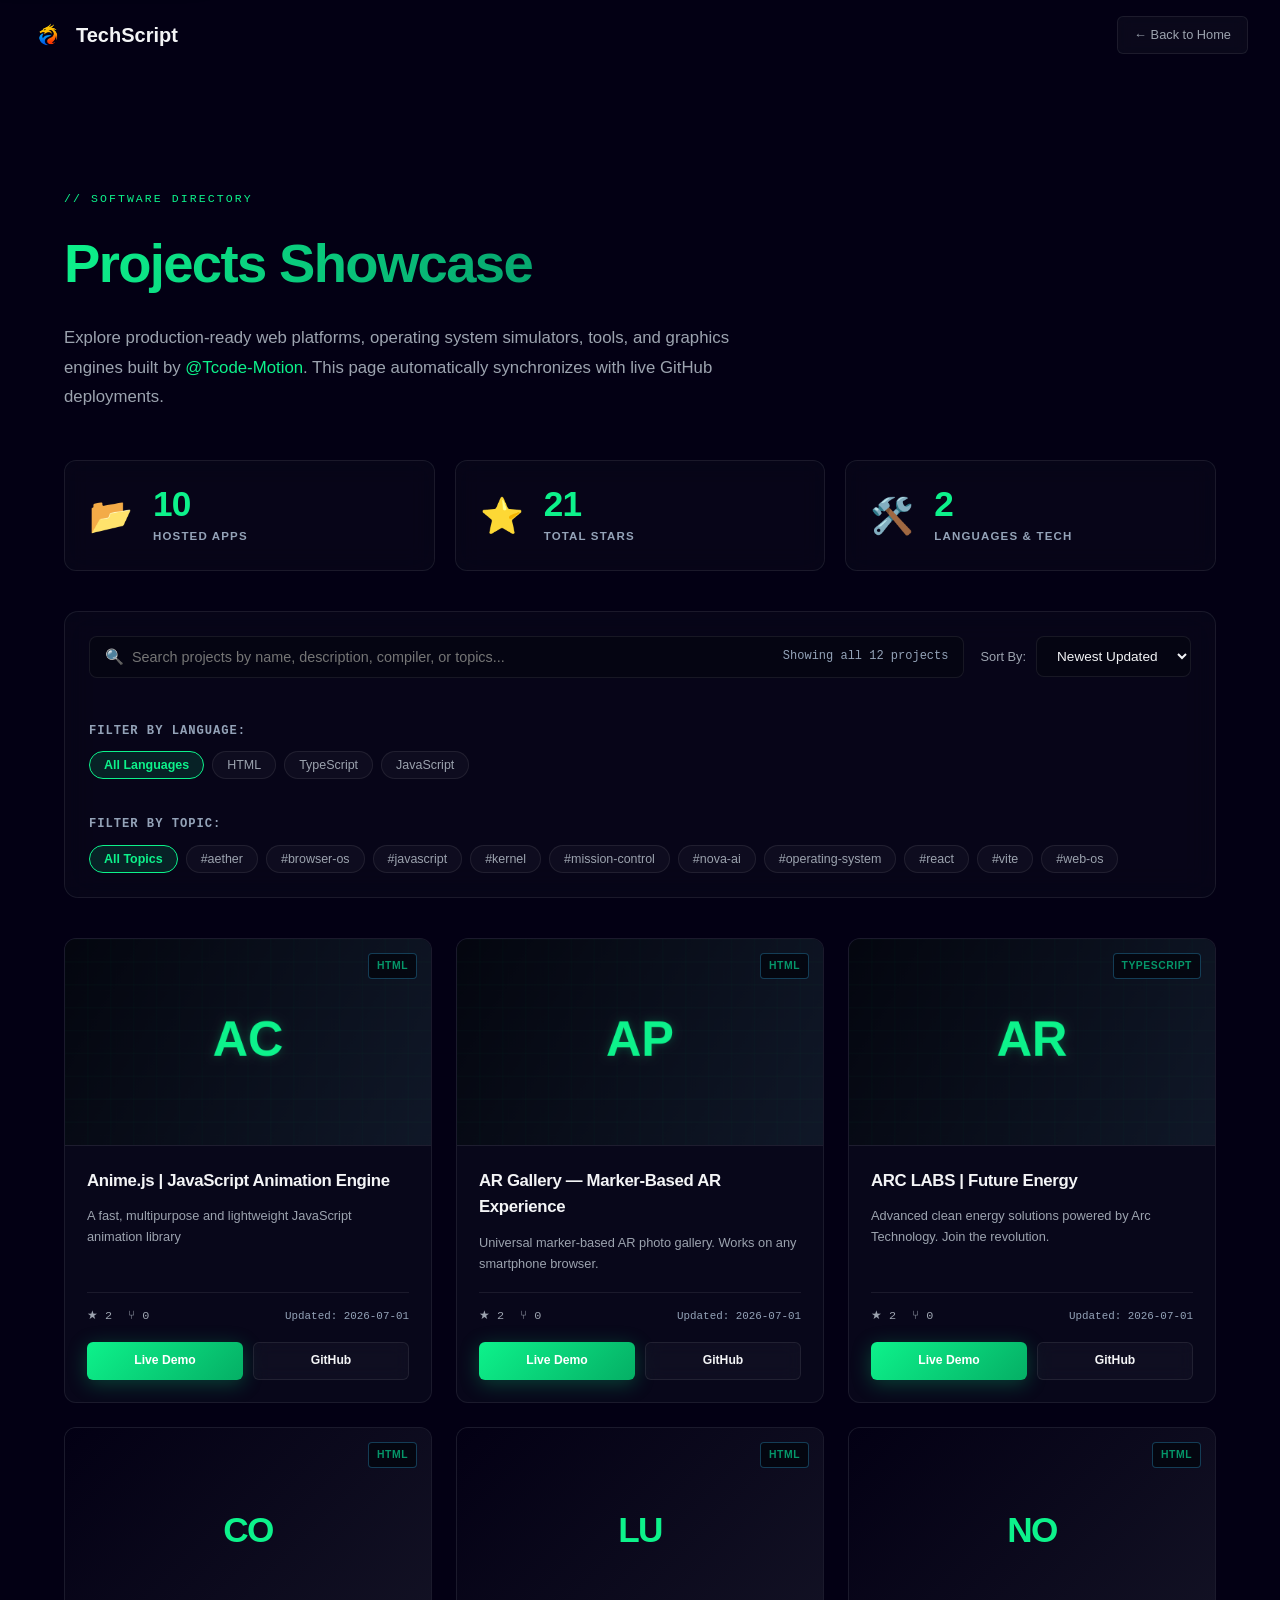
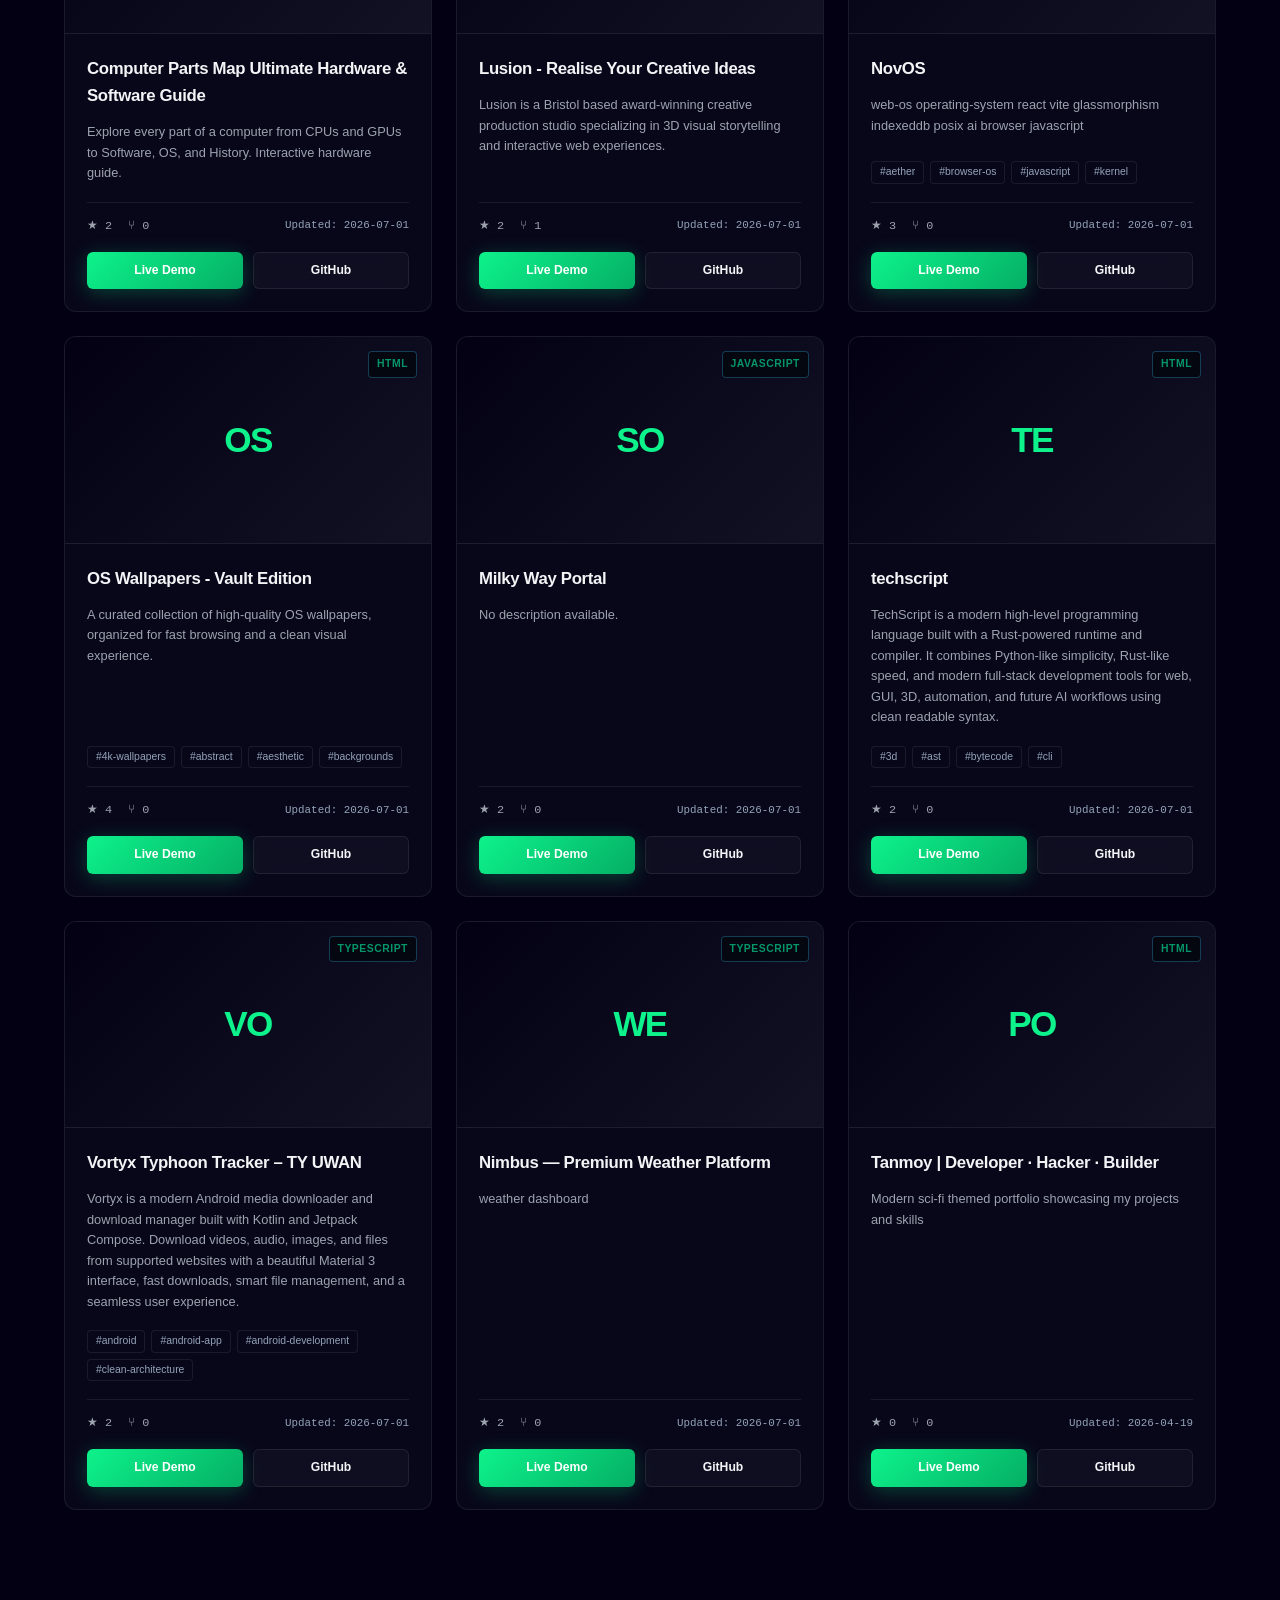
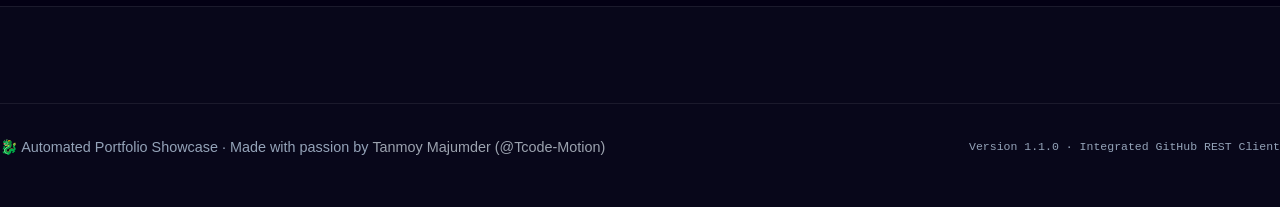
==== commit 51871dbf: "perf: improve SEO metadata, accessibility, and decoupled event handling across project pages and scr" ====
--- a/projects.html
+++ b/projects.html
@@ -10,13 +10,23 @@
 
   <meta name="description" content="Explore active web applications and open source tools built by Tanmoy Majumder (@Tcode-Motion), dynamically synchronized from GitHub.">
 
+  <meta name="robots" content="index, follow, max-image-preview:large">
+
+  <meta name="referrer" content="strict-origin-when-cross-origin">
+
+  <meta http-equiv="Content-Security-Policy" content="default-src 'self'; script-src 'self' 'unsafe-inline' https://fonts.googleapis.com; style-src 'self' 'unsafe-inline' https://fonts.googleapis.com; font-src https://fonts.gstatic.com; img-src 'self' data: https:; connect-src 'self' https://api.github.com https://raw.githubusercontent.com;">
+
   <title>Tcode-Motion — Hosted Projects Showcase</title>
 
-  <link rel="icon" type="image/png" href="/assets/icons/icon-192.png">
-
-  <link rel="apple-touch-icon" href="/assets/icons/icon-192.png">
-
-  <link rel="manifest" href="/manifest.json">
+  <link rel="canonical" href="https://techscript.is-a.dev/projects.html">
+
+  <link rel="icon" href="https://techscript.is-a.dev/favicon.ico" sizes="any">
+
+  <link rel="icon" type="image/svg+xml" href="https://techscript.is-a.dev/favicon.svg">
+
+  <link rel="apple-touch-icon" href="https://techscript.is-a.dev/apple-touch-icon.png">
+
+  <link rel="manifest" href="manifest.json">
 
   <meta name="apple-mobile-web-app-capable" content="yes">
 
@@ -24,7 +34,48 @@
 
   <meta name="apple-mobile-web-app-title" content="TechScript">
 
-  
+  <!-- Open Graph -->
+  <meta property="og:type" content="website">
+  <meta property="og:url" content="https://techscript.is-a.dev/projects.html">
+  <meta property="og:title" content="Tcode-Motion — Hosted Projects Showcase">
+  <meta property="og:description" content="Explore active web applications and open source tools built by Tanmoy Majumder (@Tcode-Motion), dynamically synchronized from GitHub.">
+  <meta property="og:image" content="https://techscript.is-a.dev/assets/icons/icon-512.png">
+  <meta property="og:site_name" content="TechScript">
+  <meta property="og:locale" content="en_US">
+
+  <!-- Twitter Card -->
+  <meta name="twitter:card" content="summary_large_image">
+  <meta name="twitter:title" content="Tcode-Motion — Hosted Projects Showcase">
+  <meta name="twitter:description" content="Explore active web applications and open source tools built by Tanmoy Majumder (@Tcode-Motion), dynamically synchronized from GitHub.">
+  <meta name="twitter:image" content="https://techscript.is-a.dev/assets/icons/icon-512.png">
+  <meta name="twitter:creator" content="@Tcode-Motion">
+
+  <!-- Structured Data (JSON-LD) -->
+  <script type="application/ld+json">
+  {
+    "@context": "https://schema.org",
+    "@graph": [
+      {
+        "@type": "CollectionPage",
+        "@id": "https://techscript.is-a.dev/projects.html#webpage",
+        "url": "https://techscript.is-a.dev/projects.html",
+        "name": "Projects Showcase | Tcode-Motion",
+        "description": "Explore active web applications, compilers, operating system simulators, tools, and graphics engines built by Tanmoy Majumder (@Tcode-Motion).",
+        "isPartOf": {
+          "@type": "WebSite",
+          "@id": "https://techscript.is-a.dev/#website",
+          "name": "TechScript",
+          "url": "https://techscript.is-a.dev/"
+        },
+        "about": {
+          "@type": "Person",
+          "name": "Tanmoy Majumder",
+          "url": "https://github.com/Tcode-Motion"
+        }
+      }
+    ]
+  }
+  </script>
 
   <!-- Fonts -->
 
@@ -42,19 +93,21 @@
 
   <link rel="stylesheet" href="projects.css">
 
-  <script src="/analytics.js" defer></script>
+  <script src="analytics.js" defer></script>
 
 </head>
 
 <body class="proj-body">
 
+  <a href="#main-content" class="skip-link">Skip to main content</a>
+
   <!-- Main Navigation Bar -->
 
   <nav id="mainNav" role="navigation" aria-label="Projects Navigation">
 
     <a class="nav-logo" href="index.html" aria-label="TechScript home">
 
-      <img src="/assets/branding/logo-package/source/logo-master-transparent.png" alt="TechScript Logo" width="34" height="34" decoding="async">
+      <img src="assets/branding/logo-package/source/logo-master-transparent.png" alt="TechScript Logo" width="34" height="34" decoding="async">
 
       <span class="wordmark">TechScript</span>
 
@@ -76,7 +129,7 @@
 
   <!-- Showcase Content Container -->
 
-  <main class="proj-main-container">
+  <main class="proj-main-container" id="main-content">
 
     <div class="container">
 
--- a/style.css
+++ b/style.css
@@ -12,7 +12,7 @@
   --bg-card-hover: rgba(255, 255, 255, 0.06);
   --text-primary: #f3f4f6;
   --text-secondary: #9ca3af;
-  --text-muted: #6b7280;
+  --text-muted: #94a3b8;
   
   --accent-cyan: #0df28b;
   --accent-blue: #059669;
@@ -45,7 +45,7 @@
   --bg-card-hover: rgba(15, 23, 42, 0.06);
   --text-primary: #0f172a;
   --text-secondary: #475569;
-  --text-muted: #94a3b8;
+  --text-muted: #64748b;
   
   --accent-cyan: #059669;
   --accent-blue: #0d9488;
@@ -95,6 +95,16 @@
   color: inherit;
 }
 
+/* Custom focus styles for keyboard users */
+button:focus-visible,
+input:focus-visible,
+select:focus-visible,
+a:focus-visible,
+[tabindex="0"]:focus-visible {
+  outline: 2px solid var(--accent-cyan);
+  outline-offset: 4px;
+}
+
 /* Custom Scrollbar */
 ::-webkit-scrollbar {
   width: 10px;
@@ -109,6 +119,27 @@
 }
 ::-webkit-scrollbar-thumb:hover {
   background: var(--border-hover);
+}
+
+/* Skip Link Accessibility Helper */
+.skip-link {
+  position: absolute;
+  top: -100px;
+  left: 0;
+  background: var(--accent-gradient);
+  color: var(--bg-primary);
+  padding: 1rem 1.5rem;
+  z-index: 9999;
+  font-weight: 700;
+  text-decoration: none;
+  border-radius: 0 0 var(--radius-md) 0;
+  box-shadow: 0 10px 30px rgba(0, 0, 0, 0.5);
+  transition: top 0.25s cubic-bezier(0.25, 0.8, 0.25, 1);
+}
+.skip-link:focus {
+  top: 0;
+  color: var(--bg-primary);
+  outline: none;
 }
 
 /* Layout Container */
--- a/projects.css
+++ b/projects.css
@@ -1,633 +1,651 @@
-/* ═══════════════════════════════════════
-   PROJECTS SECTION STYLING (NAMESPACED)
-   ═══════════════════════════════════════ */
-
-/* Section background and spacing */
-.proj-section {
-  background: var(--bg2);
-  border-top: 1px solid var(--border);
-  border-bottom: 1px solid var(--border);
-  padding: 80px 0;
-  position: relative;
-}
-
-/* Controls Wrapper */
-.proj-controls {
-  display: flex;
-  flex-direction: column;
-  gap: 20px;
-  margin-bottom: 40px;
-  background: rgba(255, 255, 255, 0.02);
-  border: 1px solid var(--border);
-  border-radius: 14px;
-  padding: 24px;
-  backdrop-filter: blur(16px);
-  z-index: 2;
-  position: relative;
-}
-
-.proj-controls-row {
-  display: flex;
-  flex-wrap: wrap;
-  gap: 16px;
-  align-items: center;
-  justify-content: space-between;
-}
-
-/* Search Box */
-.proj-search-wrapper {
-  flex: 1;
-  min-width: 280px;
-  position: relative;
-}
-
-.proj-search-input {
-  width: 100%;
-  padding: 12px 16px 12px 42px;
-  background: rgba(4, 6, 15, 0.6);
-  border: 1px solid var(--border2);
-  border-radius: 8px;
-  color: var(--text);
-  font-family: var(--font-main);
-  font-size: 0.9rem;
-  transition: all 0.25s;
-}
-
-.proj-search-input:focus {
-  outline: none;
-  border-color: var(--accent);
-  box-shadow: 0 0 12px rgba(13, 242, 139, 0.15);
-}
-
-.proj-search-icon {
-  position: absolute;
-  left: 16px;
-  top: 50%;
-  transform: translateY(-50%);
-  color: var(--text3);
-  pointer-events: none;
-  font-size: 0.95rem;
-}
-
-/* Sort Dropdown */
-.proj-sort-wrapper {
-  display: flex;
-  align-items: center;
-  gap: 10px;
-}
-
-.proj-sort-label {
-  font-size: 0.8rem;
-  color: var(--text2);
-  font-weight: 500;
-}
-
-.proj-select {
-  padding: 11px 16px;
-  background: rgba(4, 6, 15, 0.6);
-  border: 1px solid var(--border2);
-  border-radius: 8px;
-  color: var(--text);
-  font-family: var(--font-main);
-  font-size: 0.85rem;
-  cursor: pointer;
-  outline: none;
-  transition: all 0.25s;
-}
-
-.proj-select:focus {
-  border-color: var(--accent);
-}
-
-/* Filter Chips (Languages, Topics) */
-.proj-filter-group {
-  display: flex;
-  flex-direction: column;
-  gap: 10px;
-}
-
-.proj-filter-title {
-  font-size: 0.76rem;
-  text-transform: uppercase;
-  letter-spacing: 0.08em;
-  color: var(--text3);
-  font-weight: 700;
-  font-family: var(--font-mono);
-}
-
-.proj-chips-container {
-  display: flex;
-  flex-wrap: wrap;
-  gap: 8px;
-}
-
-.proj-chip {
-  background: rgba(255, 255, 255, 0.03);
-  border: 1px solid var(--border);
-  color: var(--text2);
-  padding: 6px 14px;
-  border-radius: 20px;
-  font-size: 0.78rem;
-  font-weight: 500;
-  cursor: pointer;
-  transition: all 0.2s;
-  font-family: var(--font-main);
-}
-
-.proj-chip:hover {
-  background: rgba(255, 255, 255, 0.08);
-  border-color: var(--border2);
-  color: var(--text);
-}
-
-.proj-chip.proj-active {
-  background: rgba(13, 242, 139, 0.12);
-  border-color: var(--accent);
-  color: var(--accent);
-  font-weight: 600;
-}
-
-.proj-chip:focus-visible {
-  outline: 2px solid var(--accent);
-  outline-offset: 2px;
-}
-
-/* Grid Layout */
-.proj-grid {
-  display: grid;
-  grid-template-columns: repeat(auto-fill, minmax(320px, 1fr));
-  gap: 24px;
-  margin-top: 32px;
-}
-
-/* Card Styling */
-.proj-card {
-  background: var(--bg3);
-  border: 1px solid var(--border);
-  border-radius: 12px;
-  overflow: hidden;
-  display: flex;
-  flex-direction: column;
-  height: 100%;
-  transition: all 0.3s cubic-bezier(0.25, 0.46, 0.45, 0.94);
-  position: relative;
-  text-decoration: none;
-  color: inherit;
-}
-
-.proj-card:hover {
-  transform: translateY(-5px);
-  border-color: rgba(13, 242, 139, 0.25);
-  box-shadow: 0 16px 36px rgba(0, 0, 0, 0.4);
-}
-
-.proj-card:focus-within {
-  outline: 2px solid var(--accent);
-  outline-offset: 4px;
-}
-
-/* Card Image Wrapper */
-.proj-img-wrapper {
-  position: relative;
-  width: 100%;
-  padding-top: 56.25%; /* 16:9 Aspect Ratio */
-  background: rgba(255, 255, 255, 0.01);
-  overflow: hidden;
-  border-bottom: 1px solid var(--border);
-}
-
-.proj-img {
-  position: absolute;
-  top: 0;
-  left: 0;
-  width: 100%;
-  height: 100%;
-  object-fit: cover;
-  transition: transform 0.5s;
-  opacity: 0;
-}
-
-.proj-img.proj-loaded {
-  opacity: 1;
-}
-
-.proj-card:hover .proj-img {
-  transform: scale(1.05);
-}
-
-/* Image Fallback Initial Styling */
-.proj-img-fallback {
-  position: absolute;
-  top: 0;
-  left: 0;
-  width: 100%;
-  height: 100%;
-  display: flex;
-  align-items: center;
-  justify-content: center;
-  background: linear-gradient(135deg, var(--bg) 0%, var(--surface) 100%);
-  color: var(--accent);
-  font-family: var(--font-display);
-  font-size: 2.2rem;
-  font-weight: 800;
-  letter-spacing: -0.05em;
-  text-transform: uppercase;
-}
-
-/* Badges (New, Language) */
-.proj-badges {
-  position: absolute;
-  top: 14px;
-  right: 14px;
-  display: flex;
-  gap: 6px;
-  z-index: 2;
-}
-
-.proj-badge {
-  font-size: 0.65rem;
-  font-weight: 700;
-  letter-spacing: 0.05em;
-  text-transform: uppercase;
-  padding: 4px 8px;
-  border-radius: 4px;
-  backdrop-filter: blur(8px);
-}
-
-.proj-badge-lang {
-  background: rgba(4, 6, 15, 0.85);
-  color: var(--accent2);
-  border: 1px solid rgba(56, 189, 248, 0.3);
-}
-
-.proj-badge-new {
-  background: rgba(13, 242, 139, 0.15);
-  color: var(--accent);
-  border: 1px solid rgba(13, 242, 139, 0.4);
-  box-shadow: 0 0 10px rgba(13, 242, 139, 0.2);
-  animation: pulse 2s infinite;
-}
-
-/* Card Content */
-.proj-card-content {
-  padding: 22px;
-  display: flex;
-  flex-direction: column;
-  flex-grow: 1;
-}
-
-.proj-card-header {
-  display: flex;
-  align-items: center;
-  gap: 12px;
-  margin-bottom: 12px;
-}
-
-.proj-favicon {
-  width: 20px;
-  height: 20px;
-  object-fit: contain;
-  border-radius: 4px;
-  background: rgba(255, 255, 255, 0.05);
-}
-
-.proj-card-title {
-  font-size: 1.05rem;
-  font-weight: 700;
-  color: var(--text);
-  font-family: var(--font-display);
-  margin: 0;
-}
-
-.proj-card-desc {
-  font-size: 0.8rem;
-  color: var(--text2);
-  line-height: 1.6;
-  margin-bottom: 18px;
-  flex-grow: 1;
-}
-
-/* Topics list */
-.proj-card-topics {
-  display: flex;
-  flex-wrap: wrap;
-  gap: 6px;
-  margin-bottom: 18px;
-}
-
-.proj-topic {
-  font-size: 0.65rem;
-  color: var(--text3);
-  background: var(--bg2);
-  border: 1px solid var(--border);
-  padding: 2px 8px;
-  border-radius: 4px;
-  font-family: var(--font-main);
-}
-
-/* Card Metrics */
-.proj-card-metrics {
-  display: flex;
-  align-items: center;
-  gap: 16px;
-  margin-top: auto;
-  padding-top: 14px;
-  border-top: 1px solid var(--border);
-  font-family: var(--font-mono);
-  font-size: 0.74rem;
-  color: var(--text2);
-}
-
-.proj-metric {
-  display: flex;
-  align-items: center;
-  gap: 4px;
-}
-
-.proj-updated {
-  margin-left: auto;
-  color: var(--text3);
-  font-size: 0.68rem;
-}
-
-/* Card Actions / Buttons */
-.proj-card-actions {
-  display: grid;
-  grid-template-columns: 1fr 1fr;
-  gap: 10px;
-  margin-top: 16px;
-}
-
-.proj-btn {
-  padding: 8px 12px;
-  font-size: 0.76rem;
-  justify-content: center;
-  border-radius: 6px;
-}
-
-/* Skeleton Loading Shimmer */
-.proj-skeleton {
-  pointer-events: none;
-}
-
-.proj-skeleton-img {
-  position: absolute;
-  top: 0;
-  left: 0;
-  width: 100%;
-  height: 100%;
-  border-radius: 0;
-}
-
-.proj-skeleton .proj-shimmer {
-  background: linear-gradient(
-    90deg,
-    rgba(255, 255, 255, 0.02) 25%,
-    rgba(255, 255, 255, 0.06) 37%,
-    rgba(255, 255, 255, 0.02) 63%
-  );
-  background-size: 400% 100%;
-  animation: proj-shimmer-anim 1.4s ease infinite;
-}
-
-@keyframes proj-shimmer-anim {
-  0% { background-position: 100% 50%; }
-  100% { background-position: 0% 50%; }
-}
-
-.proj-skeleton-title {
-  height: 18px;
-  width: 60%;
-  border-radius: 4px;
-  margin-bottom: 12px;
-}
-
-.proj-skeleton-desc {
-  height: 14px;
-  width: 90%;
-  border-radius: 4px;
-  margin-bottom: 8px;
-}
-
-.proj-skeleton-desc-2 {
-  height: 14px;
-  width: 75%;
-  border-radius: 4px;
-  margin-bottom: 20px;
-}
-
-.proj-skeleton-metrics {
-  height: 12px;
-  width: 45%;
-  border-radius: 4px;
-}
-
-/* Toast notifications for offline/online */
-.proj-toast-container {
-  position: fixed;
-  bottom: 24px;
-  right: 24px;
-  z-index: 10000;
-  display: flex;
-  flex-direction: column;
-  gap: 10px;
-  pointer-events: none;
-}
-
-.proj-toast {
-  pointer-events: auto;
-  background: rgba(16, 24, 40, 0.95);
-  border: 1px solid var(--border2);
-  color: var(--text);
-  padding: 14px 20px;
-  border-radius: 8px;
-  box-shadow: 0 12px 32px rgba(0, 0, 0, 0.5);
-  font-family: var(--font-main);
-  font-size: 0.85rem;
-  display: flex;
-  align-items: center;
-  gap: 10px;
-  opacity: 0;
-  transform: translateY(20px);
-  transition: all 0.3s cubic-bezier(0.175, 0.885, 0.32, 1.275);
-}
-
-.proj-toast.show {
-  opacity: 1;
-  transform: translateY(0);
-}
-
-.proj-toast-icon-offline { color: var(--accent4); }
-.proj-toast-icon-online { color: var(--accent); }
-
-/* No projects found state */
-.proj-empty-state {
-  grid-column: 1 / -1;
-  text-align: center;
-  padding: 48px 24px;
-  background: rgba(255, 255, 255, 0.01);
-  border: 1px dotted var(--border2);
-  border-radius: 12px;
-}
-
-.proj-empty-title {
-  font-size: 1.1rem;
-  font-weight: 700;
-  color: var(--text2);
-  margin-bottom: 8px;
-}
-
-.proj-empty-desc {
-  font-size: 0.85rem;
-  color: var(--text3);
-}
-
-/* ═══════════════════════════════════════
-   FULL PAGE PROJECTS LAYOUT & DASHBOARD
-   ═══════════════════════════════════════ */
-.proj-body {
-  min-height: 100vh;
-  display: flex;
-  flex-direction: column;
-}
-
-.proj-main-container {
-  padding-top: 120px; /* Space for fixed nav */
-  flex-grow: 1;
-}
-
-.proj-hero-hdr {
-  margin-bottom: 48px;
-}
-
-.proj-hero-hdr .proj-eyebrow {
-  font-family: var(--font-mono);
-  font-size: .72rem;
-  color: var(--accent);
-  letter-spacing: .18em;
-  text-transform: uppercase;
-  margin-bottom: 12px;
-  display: block;
-}
-
-.proj-hero-hdr .proj-title {
-  font-size: clamp(2.2rem, 5vw, 3.4rem);
-  font-weight: 800;
-  margin-bottom: 16px;
-  letter-spacing: -0.03em;
-  font-family: var(--font-display);
-  background: linear-gradient(110deg, var(--accent) 0%, var(--accent2) 50%, var(--accent3) 100%);
-  -webkit-background-clip: text;
-  -webkit-text-fill-color: transparent;
-  background-clip: text;
-}
-
-.proj-hero-hdr .proj-sub {
-  color: var(--text2);
-  font-size: 1.05rem;
-  max-width: 720px;
-  line-height: 1.75;
-}
-
-/* Metrics Dashboard Styling */
-.proj-metrics-dashboard {
-  display: grid;
-  grid-template-columns: repeat(auto-fit, minmax(240px, 1fr));
-  gap: 20px;
-  margin-bottom: 40px;
-}
-
-.proj-metric-card {
-  background: rgba(255, 255, 255, 0.02);
-  border: 1px solid var(--border);
-  border-radius: 12px;
-  padding: 24px;
-  display: flex;
-  align-items: center;
-  gap: 20px;
-  backdrop-filter: blur(12px);
-  transition: all 0.3s cubic-bezier(0.25, 0.46, 0.45, 0.94);
-  position: relative;
-  overflow: hidden;
-}
-
-.proj-metric-card::before {
-  content: '';
-  position: absolute;
-  inset: 0;
-  background: radial-gradient(circle 100px at var(--mouse-x, 0) var(--mouse-y, 0), rgba(13, 242, 139, 0.04), transparent 80%);
-  opacity: 0;
-  transition: opacity 0.3s;
-  pointer-events: none;
-}
-
-.proj-metric-card:hover::before {
-  opacity: 1;
-}
-
-.proj-metric-card:hover {
-  transform: translateY(-2px);
-  border-color: var(--border2);
-  box-shadow: 0 8px 24px rgba(0, 0, 0, 0.3);
-}
-
-.proj-metric-card:focus-visible {
-  outline: 2px solid var(--accent);
-  outline-offset: 2px;
-}
-
-.proj-metric-icon {
-  font-size: 2.2rem;
-  line-height: 1;
-}
-
-.proj-metric-data {
-  display: flex;
-  flex-direction: column;
-}
-
-.proj-metric-val {
-  font-family: var(--font-display);
-  font-size: 2.2rem;
-  font-weight: 800;
-  color: var(--accent);
-  line-height: 1.1;
-  letter-spacing: -0.02em;
-}
-
-.proj-metric-lbl {
-  font-size: 0.72rem;
-  color: var(--text3);
-  text-transform: uppercase;
-  letter-spacing: 0.1em;
-  margin-top: 4px;
-  font-weight: 600;
-}
-
-/* Result count display in search wrapper */
-.proj-result-count {
-  position: absolute;
-  right: 16px;
-  top: 50%;
-  transform: translateY(-50%);
-  font-size: 0.75rem;
-  color: var(--text3);
-  font-family: var(--font-mono);
-}
-
-/* Responsive adjustments for dashboard */
-@media(max-width: 768px) {
-  .proj-main-container {
-    padding-top: 100px;
-  }
-  .proj-metrics-dashboard {
-    grid-template-columns: 1fr;
-  }
-  .proj-result-count {
-    position: static;
-    transform: none;
-    display: block;
-    margin-top: 8px;
-    padding-left: 4px;
-  }
-}
+/* ═══════════════════════════════════════
+   PROJECTS SECTION STYLING (NAMESPACED)
+   ═══════════════════════════════════════ */
+
+:root {
+  --bg: var(--bg-primary);
+  --bg2: var(--bg-secondary);
+  --bg3: var(--bg-secondary);
+  --surface: var(--bg-card);
+  --border: var(--border-primary);
+  --border2: var(--border-primary);
+  --text: var(--text-primary);
+  --text2: var(--text-secondary);
+  --text3: var(--text-muted);
+  --accent: var(--accent-cyan);
+  --accent2: var(--accent-blue);
+  --accent3: #38bdf8;
+  --accent4: #f43f5e;
+  --font-main: var(--font-sans);
+  --font-display: var(--font-sans);
+}
+
+/* Section background and spacing */
+.proj-section {
+  background: var(--bg2);
+  border-top: 1px solid var(--border);
+  border-bottom: 1px solid var(--border);
+  padding: 80px 0;
+  position: relative;
+}
+
+/* Controls Wrapper */
+.proj-controls {
+  display: flex;
+  flex-direction: column;
+  gap: 20px;
+  margin-bottom: 40px;
+  background: rgba(255, 255, 255, 0.02);
+  border: 1px solid var(--border);
+  border-radius: 14px;
+  padding: 24px;
+  backdrop-filter: blur(16px);
+  z-index: 2;
+  position: relative;
+}
+
+.proj-controls-row {
+  display: flex;
+  flex-wrap: wrap;
+  gap: 16px;
+  align-items: center;
+  justify-content: space-between;
+}
+
+/* Search Box */
+.proj-search-wrapper {
+  flex: 1;
+  min-width: min(280px, 100%);
+  position: relative;
+}
+
+.proj-search-input {
+  width: 100%;
+  padding: 12px 16px 12px 42px;
+  background: rgba(4, 6, 15, 0.6);
+  border: 1px solid var(--border2);
+  border-radius: 8px;
+  color: var(--text);
+  font-family: var(--font-main);
+  font-size: 0.9rem;
+  transition: all 0.25s;
+}
+
+.proj-search-input:focus {
+  outline: none;
+  border-color: var(--accent);
+  box-shadow: 0 0 12px rgba(13, 242, 139, 0.15);
+}
+
+.proj-search-icon {
+  position: absolute;
+  left: 16px;
+  top: 50%;
+  transform: translateY(-50%);
+  color: var(--text3);
+  pointer-events: none;
+  font-size: 0.95rem;
+}
+
+/* Sort Dropdown */
+.proj-sort-wrapper {
+  display: flex;
+  align-items: center;
+  gap: 10px;
+}
+
+.proj-sort-label {
+  font-size: 0.8rem;
+  color: var(--text2);
+  font-weight: 500;
+}
+
+.proj-select {
+  padding: 11px 16px;
+  background: rgba(4, 6, 15, 0.6);
+  border: 1px solid var(--border2);
+  border-radius: 8px;
+  color: var(--text);
+  font-family: var(--font-main);
+  font-size: 0.85rem;
+  cursor: pointer;
+  outline: none;
+  transition: all 0.25s;
+}
+
+.proj-select:focus {
+  border-color: var(--accent);
+}
+
+/* Filter Chips (Languages, Topics) */
+.proj-filter-group {
+  display: flex;
+  flex-direction: column;
+  gap: 10px;
+}
+
+.proj-filter-title {
+  font-size: 0.76rem;
+  text-transform: uppercase;
+  letter-spacing: 0.08em;
+  color: var(--text3);
+  font-weight: 700;
+  font-family: var(--font-mono);
+}
+
+.proj-chips-container {
+  display: flex;
+  flex-wrap: wrap;
+  gap: 8px;
+}
+
+.proj-chip {
+  background: rgba(255, 255, 255, 0.03);
+  border: 1px solid var(--border);
+  color: var(--text2);
+  padding: 6px 14px;
+  border-radius: 20px;
+  font-size: 0.78rem;
+  font-weight: 500;
+  cursor: pointer;
+  transition: all 0.2s;
+  font-family: var(--font-main);
+}
+
+.proj-chip:hover {
+  background: rgba(255, 255, 255, 0.08);
+  border-color: var(--border2);
+  color: var(--text);
+}
+
+.proj-chip.proj-active {
+  background: rgba(13, 242, 139, 0.12);
+  border-color: var(--accent);
+  color: var(--accent);
+  font-weight: 600;
+}
+
+.proj-chip:focus-visible {
+  outline: 2px solid var(--accent);
+  outline-offset: 2px;
+}
+
+/* Grid Layout */
+.proj-grid {
+  display: grid;
+  grid-template-columns: repeat(auto-fill, minmax(min(280px, 100%), 1fr));
+  gap: 24px;
+  margin-top: 32px;
+}
+
+/* Card Styling */
+.proj-card {
+  background: var(--bg3);
+  border: 1px solid var(--border);
+  border-radius: 12px;
+  overflow: hidden;
+  display: flex;
+  flex-direction: column;
+  height: 100%;
+  transition: all 0.3s cubic-bezier(0.25, 0.46, 0.45, 0.94);
+  position: relative;
+  text-decoration: none;
+  color: inherit;
+}
+
+.proj-card:hover {
+  transform: translateY(-5px);
+  border-color: rgba(13, 242, 139, 0.25);
+  box-shadow: 0 16px 36px rgba(0, 0, 0, 0.4);
+}
+
+.proj-card:focus-within {
+  outline: 2px solid var(--accent);
+  outline-offset: 4px;
+}
+
+/* Card Image Wrapper */
+.proj-img-wrapper {
+  position: relative;
+  width: 100%;
+  padding-top: 56.25%; /* 16:9 Aspect Ratio */
+  background: rgba(255, 255, 255, 0.01);
+  overflow: hidden;
+  border-bottom: 1px solid var(--border);
+}
+
+.proj-img {
+  position: absolute;
+  top: 0;
+  left: 0;
+  width: 100%;
+  height: 100%;
+  object-fit: cover;
+  transition: transform 0.5s;
+  opacity: 0;
+}
+
+.proj-img.proj-loaded {
+  opacity: 1;
+}
+
+.proj-card:hover .proj-img {
+  transform: scale(1.05);
+}
+
+/* Image Fallback Initial Styling */
+.proj-img-fallback {
+  position: absolute;
+  top: 0;
+  left: 0;
+  width: 100%;
+  height: 100%;
+  display: flex;
+  align-items: center;
+  justify-content: center;
+  background: linear-gradient(135deg, var(--bg) 0%, var(--surface) 100%);
+  color: var(--accent);
+  font-family: var(--font-display);
+  font-size: 2.2rem;
+  font-weight: 800;
+  letter-spacing: -0.05em;
+  text-transform: uppercase;
+}
+
+/* Badges (New, Language) */
+.proj-badges {
+  position: absolute;
+  top: 14px;
+  right: 14px;
+  display: flex;
+  gap: 6px;
+  z-index: 2;
+}
+
+.proj-badge {
+  font-size: 0.65rem;
+  font-weight: 700;
+  letter-spacing: 0.05em;
+  text-transform: uppercase;
+  padding: 4px 8px;
+  border-radius: 4px;
+  backdrop-filter: blur(8px);
+}
+
+.proj-badge-lang {
+  background: rgba(4, 6, 15, 0.85);
+  color: var(--accent2);
+  border: 1px solid rgba(56, 189, 248, 0.3);
+}
+
+.proj-badge-new {
+  background: rgba(13, 242, 139, 0.15);
+  color: var(--accent);
+  border: 1px solid rgba(13, 242, 139, 0.4);
+  box-shadow: 0 0 10px rgba(13, 242, 139, 0.2);
+  animation: pulse 2s infinite;
+}
+
+/* Card Content */
+.proj-card-content {
+  padding: 22px;
+  display: flex;
+  flex-direction: column;
+  flex-grow: 1;
+}
+
+.proj-card-header {
+  display: flex;
+  align-items: center;
+  gap: 12px;
+  margin-bottom: 12px;
+}
+
+.proj-favicon {
+  width: 20px;
+  height: 20px;
+  object-fit: contain;
+  border-radius: 4px;
+  background: rgba(255, 255, 255, 0.05);
+}
+
+.proj-card-title {
+  font-size: 1.05rem;
+  font-weight: 700;
+  color: var(--text);
+  font-family: var(--font-display);
+  margin: 0;
+}
+
+.proj-card-desc {
+  font-size: 0.8rem;
+  color: var(--text2);
+  line-height: 1.6;
+  margin-bottom: 18px;
+  flex-grow: 1;
+}
+
+/* Topics list */
+.proj-card-topics {
+  display: flex;
+  flex-wrap: wrap;
+  gap: 6px;
+  margin-bottom: 18px;
+}
+
+.proj-topic {
+  font-size: 0.65rem;
+  color: var(--text3);
+  background: var(--bg2);
+  border: 1px solid var(--border);
+  padding: 2px 8px;
+  border-radius: 4px;
+  font-family: var(--font-main);
+}
+
+/* Card Metrics */
+.proj-card-metrics {
+  display: flex;
+  align-items: center;
+  gap: 16px;
+  margin-top: auto;
+  padding-top: 14px;
+  border-top: 1px solid var(--border);
+  font-family: var(--font-mono);
+  font-size: 0.74rem;
+  color: var(--text2);
+}
+
+.proj-metric {
+  display: flex;
+  align-items: center;
+  gap: 4px;
+}
+
+.proj-updated {
+  margin-left: auto;
+  color: var(--text3);
+  font-size: 0.68rem;
+}
+
+/* Card Actions / Buttons */
+.proj-card-actions {
+  display: grid;
+  grid-template-columns: 1fr 1fr;
+  gap: 10px;
+  margin-top: 16px;
+}
+
+.proj-btn {
+  padding: 8px 12px;
+  font-size: 0.76rem;
+  justify-content: center;
+  border-radius: 6px;
+}
+
+/* Skeleton Loading Shimmer */
+.proj-skeleton {
+  pointer-events: none;
+}
+
+.proj-skeleton-img {
+  position: absolute;
+  top: 0;
+  left: 0;
+  width: 100%;
+  height: 100%;
+  border-radius: 0;
+}
+
+.proj-skeleton .proj-shimmer {
+  background: linear-gradient(
+    90deg,
+    rgba(255, 255, 255, 0.02) 25%,
+    rgba(255, 255, 255, 0.06) 37%,
+    rgba(255, 255, 255, 0.02) 63%
+  );
+  background-size: 400% 100%;
+  animation: proj-shimmer-anim 1.4s ease infinite;
+}
+
+@keyframes proj-shimmer-anim {
+  0% { background-position: 100% 50%; }
+  100% { background-position: 0% 50%; }
+}
+
+.proj-skeleton-title {
+  height: 18px;
+  width: 60%;
+  border-radius: 4px;
+  margin-bottom: 12px;
+}
+
+.proj-skeleton-desc {
+  height: 14px;
+  width: 90%;
+  border-radius: 4px;
+  margin-bottom: 8px;
+}
+
+.proj-skeleton-desc-2 {
+  height: 14px;
+  width: 75%;
+  border-radius: 4px;
+  margin-bottom: 20px;
+}
+
+.proj-skeleton-metrics {
+  height: 12px;
+  width: 45%;
+  border-radius: 4px;
+}
+
+/* Toast notifications for offline/online */
+.proj-toast-container {
+  position: fixed;
+  bottom: 24px;
+  right: 24px;
+  z-index: 10000;
+  display: flex;
+  flex-direction: column;
+  gap: 10px;
+  pointer-events: none;
+}
+
+.proj-toast {
+  pointer-events: auto;
+  background: rgba(16, 24, 40, 0.95);
+  border: 1px solid var(--border2);
+  color: var(--text);
+  padding: 14px 20px;
+  border-radius: 8px;
+  box-shadow: 0 12px 32px rgba(0, 0, 0, 0.5);
+  font-family: var(--font-main);
+  font-size: 0.85rem;
+  display: flex;
+  align-items: center;
+  gap: 10px;
+  opacity: 0;
+  transform: translateY(20px);
+  transition: all 0.3s cubic-bezier(0.175, 0.885, 0.32, 1.275);
+}
+
+.proj-toast.show {
+  opacity: 1;
+  transform: translateY(0);
+}
+
+.proj-toast-icon-offline { color: var(--accent4); }
+.proj-toast-icon-online { color: var(--accent); }
+
+/* No projects found state */
+.proj-empty-state {
+  grid-column: 1 / -1;
+  text-align: center;
+  padding: 48px 24px;
+  background: rgba(255, 255, 255, 0.01);
+  border: 1px dotted var(--border2);
+  border-radius: 12px;
+}
+
+.proj-empty-title {
+  font-size: 1.1rem;
+  font-weight: 700;
+  color: var(--text2);
+  margin-bottom: 8px;
+}
+
+.proj-empty-desc {
+  font-size: 0.85rem;
+  color: var(--text3);
+}
+
+/* ═══════════════════════════════════════
+   FULL PAGE PROJECTS LAYOUT & DASHBOARD
+   ═══════════════════════════════════════ */
+.proj-body {
+  min-height: 100vh;
+  display: flex;
+  flex-direction: column;
+}
+
+.proj-main-container {
+  padding-top: 120px; /* Space for fixed nav */
+  flex-grow: 1;
+}
+
+.proj-hero-hdr {
+  margin-bottom: 48px;
+}
+
+.proj-hero-hdr .proj-eyebrow {
+  font-family: var(--font-mono);
+  font-size: .72rem;
+  color: var(--accent);
+  letter-spacing: .18em;
+  text-transform: uppercase;
+  margin-bottom: 12px;
+  display: block;
+}
+
+.proj-hero-hdr .proj-title {
+  font-size: clamp(2.2rem, 5vw, 3.4rem);
+  font-weight: 800;
+  margin-bottom: 16px;
+  letter-spacing: -0.03em;
+  font-family: var(--font-display);
+  background: linear-gradient(110deg, var(--accent) 0%, var(--accent2) 50%, var(--accent3) 100%);
+  -webkit-background-clip: text;
+  -webkit-text-fill-color: transparent;
+  background-clip: text;
+}
+
+.proj-hero-hdr .proj-sub {
+  color: var(--text2);
+  font-size: 1.05rem;
+  max-width: 720px;
+  line-height: 1.75;
+}
+
+/* Metrics Dashboard Styling */
+.proj-metrics-dashboard {
+  display: grid;
+  grid-template-columns: repeat(auto-fit, minmax(240px, 1fr));
+  gap: 20px;
+  margin-bottom: 40px;
+}
+
+.proj-metric-card {
+  background: rgba(255, 255, 255, 0.02);
+  border: 1px solid var(--border);
+  border-radius: 12px;
+  padding: 24px;
+  display: flex;
+  align-items: center;
+  gap: 20px;
+  backdrop-filter: blur(12px);
+  transition: all 0.3s cubic-bezier(0.25, 0.46, 0.45, 0.94);
+  position: relative;
+  overflow: hidden;
+}
+
+.proj-metric-card::before {
+  content: '';
+  position: absolute;
+  inset: 0;
+  background: radial-gradient(circle 100px at var(--mouse-x, 0) var(--mouse-y, 0), rgba(13, 242, 139, 0.04), transparent 80%);
+  opacity: 0;
+  transition: opacity 0.3s;
+  pointer-events: none;
+}
+
+.proj-metric-card:hover::before {
+  opacity: 1;
+}
+
+.proj-metric-card:hover {
+  transform: translateY(-2px);
+  border-color: var(--border2);
+  box-shadow: 0 8px 24px rgba(0, 0, 0, 0.3);
+}
+
+.proj-metric-card:focus-visible {
+  outline: 2px solid var(--accent);
+  outline-offset: 2px;
+}
+
+.proj-metric-icon {
+  font-size: 2.2rem;
+  line-height: 1;
+}
+
+.proj-metric-data {
+  display: flex;
+  flex-direction: column;
+}
+
+.proj-metric-val {
+  font-family: var(--font-display);
+  font-size: 2.2rem;
+  font-weight: 800;
+  color: var(--accent);
+  line-height: 1.1;
+  letter-spacing: -0.02em;
+}
+
+.proj-metric-lbl {
+  font-size: 0.72rem;
+  color: var(--text3);
+  text-transform: uppercase;
+  letter-spacing: 0.1em;
+  margin-top: 4px;
+  font-weight: 600;
+}
+
+/* Result count display in search wrapper */
+.proj-result-count {
+  position: absolute;
+  right: 16px;
+  top: 50%;
+  transform: translateY(-50%);
+  font-size: 0.75rem;
+  color: var(--text3);
+  font-family: var(--font-mono);
+}
+
+/* Responsive adjustments for dashboard */
+@media(max-width: 768px) {
+  .proj-main-container {
+    padding-top: 100px;
+  }
+  .proj-metrics-dashboard {
+    grid-template-columns: 1fr;
+  }
+  .proj-result-count {
+    position: static;
+    transform: none;
+    display: block;
+    margin-top: 8px;
+    padding-left: 4px;
+  }
+}
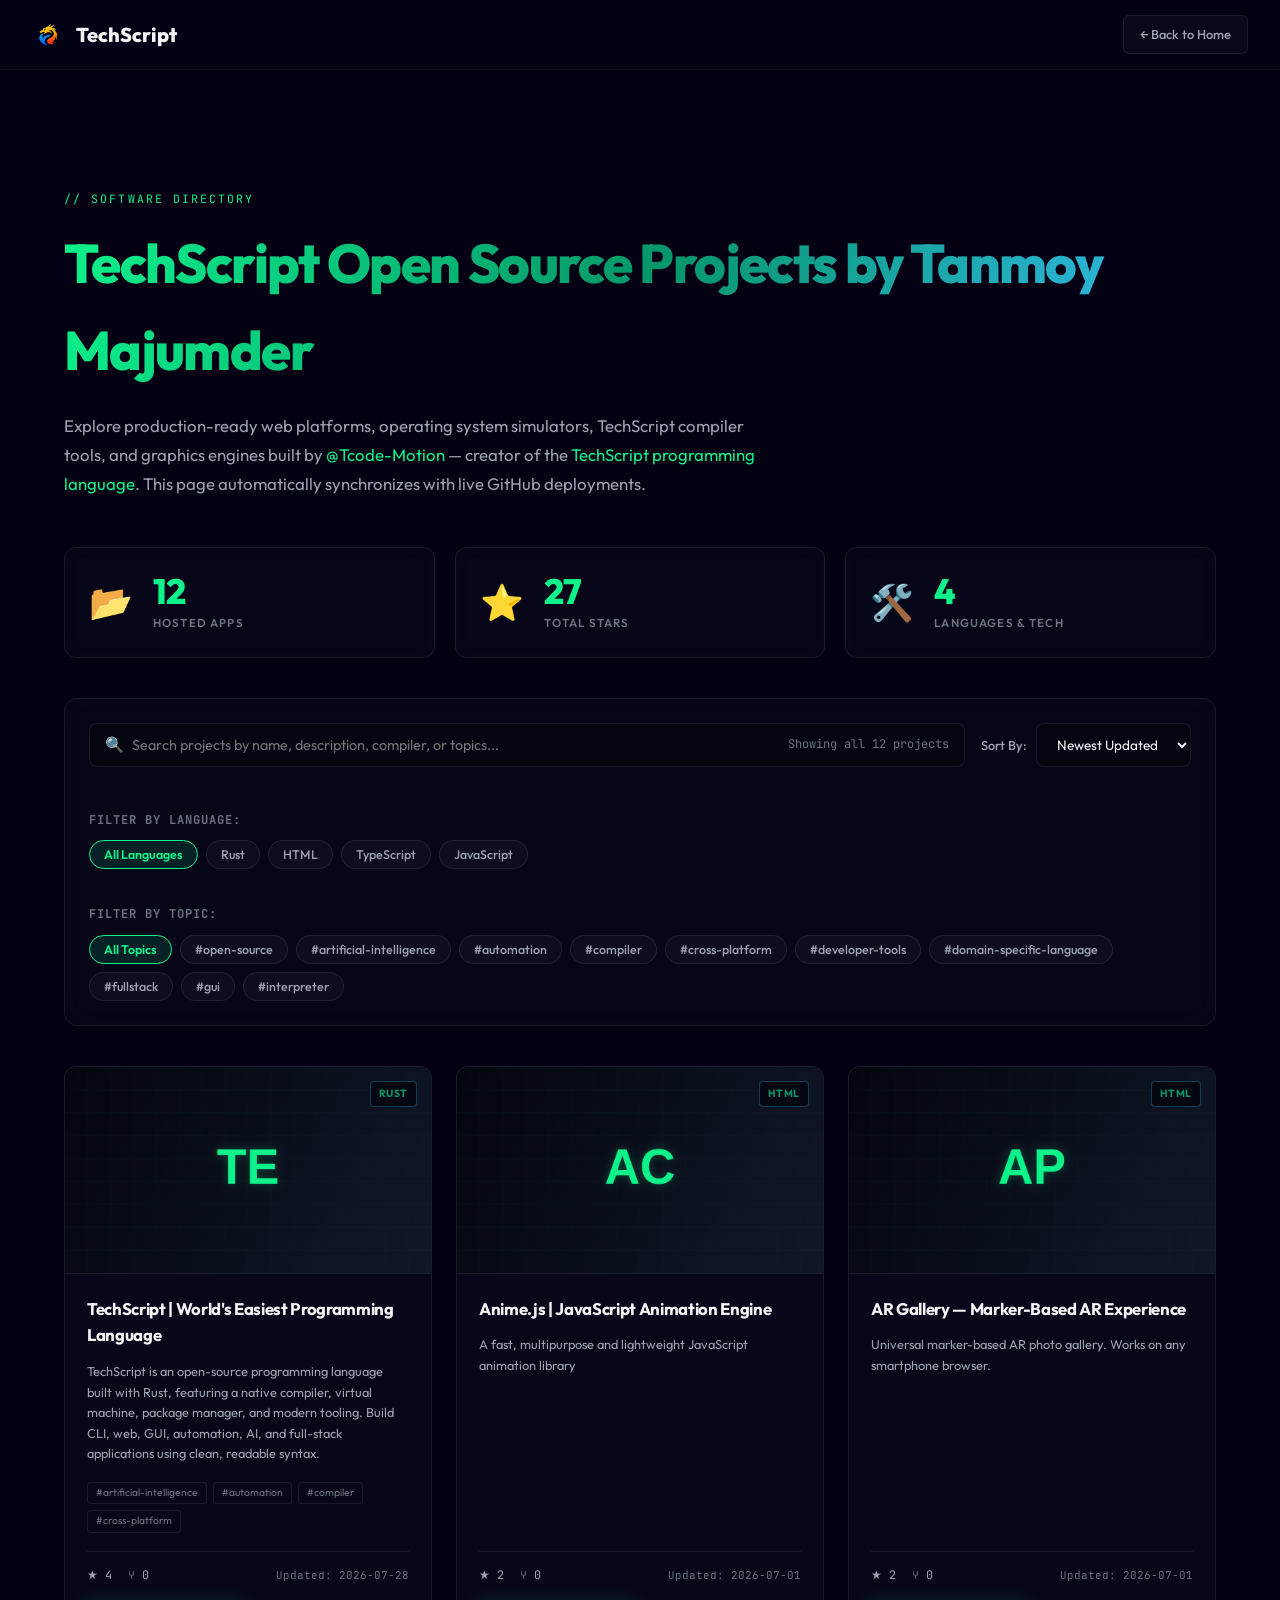
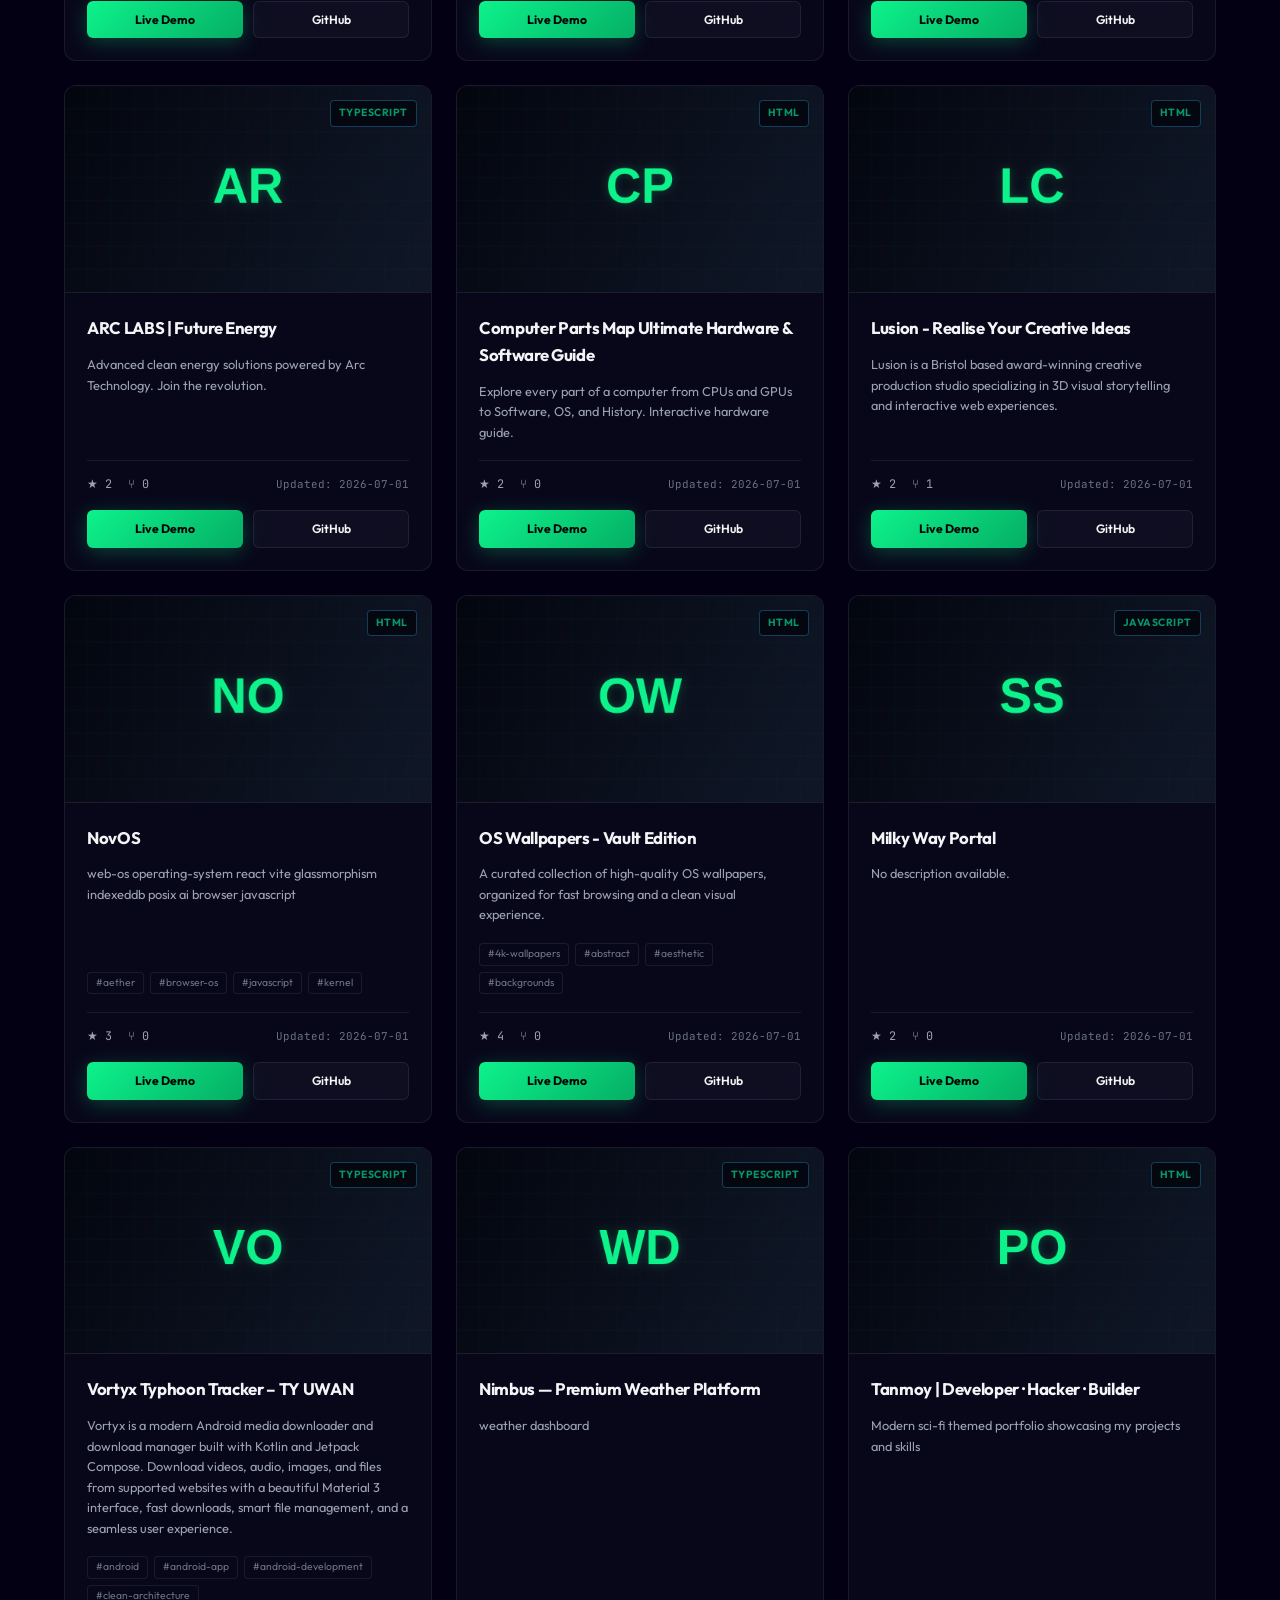
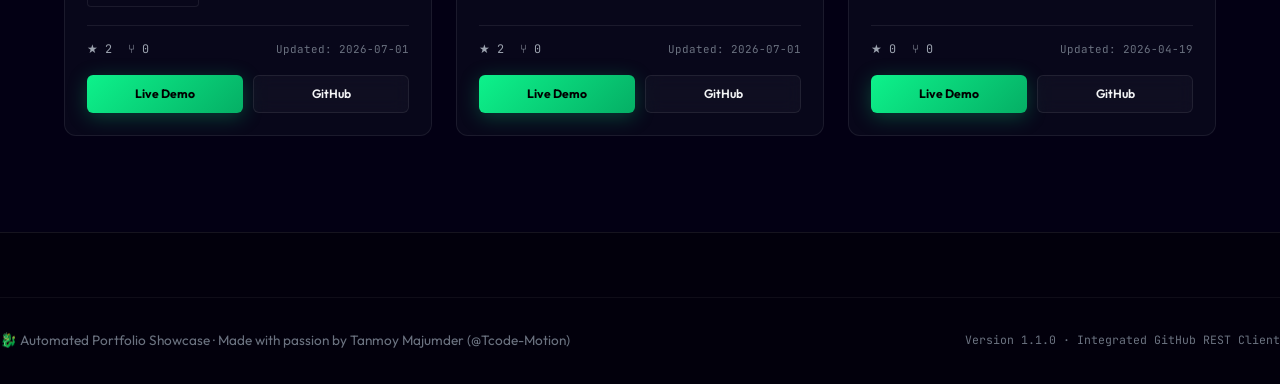
==== commit bfb132d0: "feat(seo): maximize technical on-page SEO, structured data, and Core Web Vitals" ====
--- a/projects.html
+++ b/projects.html
@@ -1,6 +1,5 @@
 <!DOCTYPE html>
-
-<html lang="en">
+<html lang="en" prefix="og: https://ogp.me/ns#">
 
 <head>
 
@@ -8,18 +7,20 @@
 
   <meta name="viewport" content="width=device-width, initial-scale=1.0">
 
-  <meta name="description" content="Explore active web applications and open source tools built by Tanmoy Majumder (@Tcode-Motion), dynamically synchronized from GitHub.">
-
-  <meta name="robots" content="index, follow, max-image-preview:large">
+  <title>TechScript — Open Source Projects Showcase by Tcode-Motion | TechScript GitHub</title>
+
+  <link rel="canonical" href="https://techscript.is-a.dev/projects.html">
+  <link rel="sitemap" type="application/xml" href="https://techscript.is-a.dev/sitemap.xml">
+  <link rel="prev" href="https://techscript.is-a.dev/">
+
+  <meta name="description" content="Browse open source projects and production web applications built by Tanmoy Majumder, creator of the TechScript programming language. The TechScript GitHub repository, compiler, and ecosystem tools showcase.">
+
+  <meta name="author" content="Tanmoy Majumder (@Tcode-Motion)">
+
+  <meta name="robots" content="index, follow, max-image-preview:large, max-snippet:-1, max-video-preview:-1">
 
   <meta name="referrer" content="strict-origin-when-cross-origin">
 
-  <meta http-equiv="Content-Security-Policy" content="default-src 'self'; script-src 'self' 'unsafe-inline' https://fonts.googleapis.com; style-src 'self' 'unsafe-inline' https://fonts.googleapis.com; font-src https://fonts.gstatic.com; img-src 'self' data: https:; connect-src 'self' https://api.github.com https://raw.githubusercontent.com;">
-
-  <title>Tcode-Motion — Hosted Projects Showcase</title>
-
-  <link rel="canonical" href="https://techscript.is-a.dev/projects.html">
-
   <link rel="icon" href="https://techscript.is-a.dev/favicon.ico" sizes="any">
 
   <link rel="icon" type="image/svg+xml" href="https://techscript.is-a.dev/favicon.svg">
@@ -32,23 +33,32 @@
 
   <meta name="apple-mobile-web-app-status-bar-style" content="black-translucent">
 
+  <meta name="apple-mobile-web-app-title" content="TechScript">
+
+  <!-- Search Site Name -->
+  <meta property="og:site_name" content="TechScript">
+  <meta name="application-name" content="TechScript">
   <meta name="apple-mobile-web-app-title" content="TechScript">
 
   <!-- Open Graph -->
   <meta property="og:type" content="website">
   <meta property="og:url" content="https://techscript.is-a.dev/projects.html">
-  <meta property="og:title" content="Tcode-Motion — Hosted Projects Showcase">
-  <meta property="og:description" content="Explore active web applications and open source tools built by Tanmoy Majumder (@Tcode-Motion), dynamically synchronized from GitHub.">
+  <meta property="og:title" content="TechScript — Open Source Projects Showcase by Tcode-Motion">
+  <meta property="og:description" content="Browse open source projects and production web applications built by Tanmoy Majumder, creator of the TechScript programming language. Explore the TechScript GitHub ecosystem.">
   <meta property="og:image" content="https://techscript.is-a.dev/assets/icons/icon-512.png">
-  <meta property="og:site_name" content="TechScript">
+  <meta property="og:image:width" content="512">
+  <meta property="og:image:height" content="512">
+  <meta property="og:image:alt" content="TechScript programming language logo — open source projects showcase by Tanmoy Majumder">
   <meta property="og:locale" content="en_US">
 
   <!-- Twitter Card -->
   <meta name="twitter:card" content="summary_large_image">
-  <meta name="twitter:title" content="Tcode-Motion — Hosted Projects Showcase">
-  <meta name="twitter:description" content="Explore active web applications and open source tools built by Tanmoy Majumder (@Tcode-Motion), dynamically synchronized from GitHub.">
+  <meta name="twitter:site" content="@TcodeMotion">
+  <meta name="twitter:creator" content="@TcodeMotion">
+  <meta name="twitter:title" content="TechScript — Open Source Projects Showcase by Tcode-Motion">
+  <meta name="twitter:description" content="Browse open source projects and production web apps built by Tanmoy Majumder, creator of the TechScript programming language. Rust compiler, LLVM backend, tsc driver, VS Code extension.">
   <meta name="twitter:image" content="https://techscript.is-a.dev/assets/icons/icon-512.png">
-  <meta name="twitter:creator" content="@Tcode-Motion">
+  <meta name="twitter:image:alt" content="TechScript programming language logo — open source projects showcase">
 
   <!-- Structured Data (JSON-LD) -->
   <script type="application/ld+json">
@@ -56,11 +66,31 @@
     "@context": "https://schema.org",
     "@graph": [
       {
-        "@type": "CollectionPage",
+        "@type": "WebPage",
         "@id": "https://techscript.is-a.dev/projects.html#webpage",
         "url": "https://techscript.is-a.dev/projects.html",
-        "name": "Projects Showcase | Tcode-Motion",
-        "description": "Explore active web applications, compilers, operating system simulators, tools, and graphics engines built by Tanmoy Majumder (@Tcode-Motion).",
+        "name": "TechScript — Open Source Projects Showcase by Tcode-Motion",
+        "description": "Browse open source projects and production web applications built by Tanmoy Majumder, creator of the TechScript programming language. Explore the TechScript GitHub repository and ecosystem tools.",
+        "inLanguage": "en-US",
+        "isPartOf": {
+          "@type": "WebSite",
+          "@id": "https://techscript.is-a.dev/#website",
+          "name": "TechScript",
+          "url": "https://techscript.is-a.dev/"
+        },
+        "about": {
+          "@type": "Person",
+          "name": "Tanmoy Majumder",
+          "url": "https://github.com/Tcode-Motion"
+        },
+        "breadcrumb": { "@id": "https://techscript.is-a.dev/projects.html#breadcrumb" }
+      },
+      {
+        "@type": "CollectionPage",
+        "@id": "https://techscript.is-a.dev/projects.html#collectionpage",
+        "url": "https://techscript.is-a.dev/projects.html",
+        "name": "TechScript Projects Showcase | Tcode-Motion Open Source GitHub Repositories",
+        "description": "Explore active web applications, compilers, operating system simulators, tools, and graphics engines built by Tanmoy Majumder (@Tcode-Motion). TechScript programming language GitHub ecosystem showcase.",
         "isPartOf": {
           "@type": "WebSite",
           "@id": "https://techscript.is-a.dev/#website",
@@ -72,6 +102,14 @@
           "name": "Tanmoy Majumder",
           "url": "https://github.com/Tcode-Motion"
         }
+      },
+      {
+        "@type": "BreadcrumbList",
+        "@id": "https://techscript.is-a.dev/projects.html#breadcrumb",
+        "itemListElement": [
+          { "@type": "ListItem", "position": 1, "name": "TechScript Home", "item": "https://techscript.is-a.dev/" },
+          { "@type": "ListItem", "position": 2, "name": "TechScript Projects Showcase", "item": "https://techscript.is-a.dev/projects.html" }
+        ]
       }
     ]
   }
@@ -83,6 +121,10 @@
 
   <link rel="preconnect" href="https://fonts.gstatic.com" crossorigin>
 
+  <!-- Preconnect for GitHub API (used by projects.js for live data) -->
+  <link rel="preconnect" href="https://api.github.com">
+  <link rel="dns-prefetch" href="https://avatars.githubusercontent.com">
+
   <link href="https://fonts.googleapis.com/css2?family=Space+Grotesk:wght@300;400;500;600;700&family=JetBrains+Mono:wght@300;400;500;700&family=Outfit:wght@400;500;600;700;800;900&display=swap" rel="stylesheet" media="print" onload="this.media='all'">
 
 <noscript><link href="https://fonts.googleapis.com/css2?family=Space+Grotesk:wght@300;400;500;600;700&family=JetBrains+Mono:wght@300;400;500;700&family=Outfit:wght@400;500;600;700;800;900&display=swap" rel="stylesheet"></noscript>
@@ -141,13 +183,14 @@
 
         <p class="proj-eyebrow">// software directory</p>
 
-        <h1 class="proj-title">Projects Showcase</h1>
+        <h1 class="proj-title">TechScript Open Source Projects by Tanmoy Majumder</h1>
 
         <p class="proj-sub">
 
-          Explore production-ready web platforms, operating system simulators, tools, and graphics engines built by 
-
-          <a href="https://github.com/Tcode-Motion" target="_blank" rel="noopener noreferrer" style="color: var(--accent); text-decoration: none;">@Tcode-Motion</a>. 
+          Explore production-ready web platforms, operating system simulators, TechScript compiler tools, and graphics engines built by
+
+          <a href="https://github.com/Tcode-Motion" target="_blank" rel="noopener noreferrer" style="color: var(--accent); text-decoration: none;">@Tcode-Motion</a> —
+          creator of the <a href="index.html" style="color: var(--accent); text-decoration: none;">TechScript programming language</a>.
 
           This page automatically synchronizes with live GitHub deployments.
 
--- a/style.css
+++ b/style.css
@@ -1,2277 +1,1327 @@
-/* ==========================================================================
-   TechScript CSS Stylesheet
-   Design System: Premium Dark default, Blue-Cyan Neon Glow, Glassmorphism
-   ========================================================================== */
-
-/* ── DESIGN SYSTEM VARIABLES ── */
-:root {
-  /* Colors */
-  --bg-primary: #030014;
-  --bg-secondary: #08071a;
-  --bg-card: rgba(255, 255, 255, 0.03);
-  --bg-card-hover: rgba(255, 255, 255, 0.06);
-  --text-primary: #f3f4f6;
-  --text-secondary: #9ca3af;
-  --text-muted: #94a3b8;
-  
-  --accent-cyan: #0df28b;
-  --accent-blue: #059669;
-  --accent-gradient: linear-gradient(135deg, #0df28b 0%, #05af65 100%);
-  --accent-gradient-glow: linear-gradient(135deg, rgba(13, 242, 139, 0.3) 0%, rgba(5, 175, 101, 0.3) 100%);
-  
-  --border-primary: rgba(255, 255, 255, 0.08);
-  --border-hover: rgba(13, 242, 139, 0.3);
-  
-  --glow-cyan: rgba(13, 242, 139, 0.15);
-  --glow-blue: rgba(5, 150, 105, 0.15);
-  
-  /* Typography */
-  --font-sans: 'Outfit', 'Space Grotesk', -apple-system, BlinkMacSystemFont, sans-serif;
-  --font-mono: 'JetBrains Mono', 'Fira Code', monospace;
-  
-  /* Layout & Spacing */
-  --radius-lg: 16px;
-  --radius-md: 10px;
-  --radius-sm: 6px;
-  --transition-smooth: all 0.35s cubic-bezier(0.25, 0.8, 0.25, 1);
-  --transition-fast: all 0.2s ease;
-}
-
-/* Light Theme Overrides */
-body.light-theme {
-  --bg-primary: #f8fafc;
-  --bg-secondary: #ecfdf5;
-  --bg-card: rgba(15, 23, 42, 0.03);
-  --bg-card-hover: rgba(15, 23, 42, 0.06);
-  --text-primary: #0f172a;
-  --text-secondary: #475569;
-  --text-muted: #64748b;
-  
-  --accent-cyan: #059669;
-  --accent-blue: #0d9488;
-  --accent-gradient: linear-gradient(135deg, #059669 0%, #0d9488 100%);
-  
-  --border-primary: rgba(15, 23, 42, 0.08);
-  --border-hover: rgba(5, 150, 105, 0.35);
-  
-  --glow-cyan: rgba(5, 150, 105, 0.08);
-  --glow-blue: rgba(13, 148, 136, 0.08);
-}
-
-/* ── RESET & GLOBAL STYLES ── */
-* {
-  box-sizing: border-box;
-  margin: 0;
-  padding: 0;
-}
-
-html {
-  scroll-behavior: smooth;
-  scroll-padding-top: 80px;
-  -webkit-font-smoothing: antialiased;
-  -moz-osx-font-smoothing: grayscale;
-}
-
-body {
-  background-color: var(--bg-primary);
-  color: var(--text-primary);
-  font-family: var(--font-sans);
-  overflow-x: hidden;
-  transition: background-color 0.3s ease, color 0.3s ease;
-  line-height: 1.6;
-}
-
-a {
-  color: inherit;
-  text-decoration: none;
-  transition: var(--transition-fast);
-}
-
-button, input, select {
-  font-family: inherit;
-  background: none;
-  border: none;
-  outline: none;
-  color: inherit;
-}
-
-/* Custom focus styles for keyboard users */
-button:focus-visible,
-input:focus-visible,
-select:focus-visible,
-a:focus-visible,
-[tabindex="0"]:focus-visible {
-  outline: 2px solid var(--accent-cyan);
-  outline-offset: 4px;
-}
-
-/* Custom Scrollbar */
-::-webkit-scrollbar {
-  width: 10px;
-  height: 10px;
-}
-::-webkit-scrollbar-track {
-  background: var(--bg-primary);
-}
-::-webkit-scrollbar-thumb {
-  background: var(--border-primary);
-  border-radius: 5px;
-}
-::-webkit-scrollbar-thumb:hover {
-  background: var(--border-hover);
-}
-
-/* Skip Link Accessibility Helper */
-.skip-link {
-  position: absolute;
-  top: -100px;
-  left: 0;
-  background: var(--accent-gradient);
-  color: var(--bg-primary);
-  padding: 1rem 1.5rem;
-  z-index: 9999;
-  font-weight: 700;
-  text-decoration: none;
-  border-radius: 0 0 var(--radius-md) 0;
-  box-shadow: 0 10px 30px rgba(0, 0, 0, 0.5);
-  transition: top 0.25s cubic-bezier(0.25, 0.8, 0.25, 1);
-}
-.skip-link:focus {
-  top: 0;
-  color: var(--bg-primary);
-  outline: none;
-}
-
-/* Layout Container */
-.container {
-  max-width: 1200px;
-  margin: 0 auto;
-  padding: 0 1.5rem;
-  width: 100%;
-}
-
-main {
-  position: relative;
-  z-index: 1;
-}
-
-/* ── TYPOGRAPHY & HEADER UTILITIES ── */
-h1, h2, h3, h4, h5, h6 {
-  font-weight: 700;
-  letter-spacing: -0.02em;
-}
-
-.sec-hdr {
-  margin-bottom: 4rem;
-  text-align: center;
-  position: relative;
-  z-index: 2;
-}
-.sec-hdr.c {
-  text-align: center;
-}
-.sec-eyebrow {
-  font-family: var(--font-mono);
-  font-size: 0.85rem;
-  color: var(--accent-cyan);
-  text-transform: uppercase;
-  letter-spacing: 0.15em;
-  margin-bottom: 0.75rem;
-}
-.sec-title {
-  font-size: 2.5rem;
-  font-weight: 800;
-  margin-bottom: 1rem;
-  background: var(--accent-gradient);
-  -webkit-background-clip: text;
-  -webkit-text-fill-color: transparent;
-  display: inline-block;
-}
-.sec-sub {
-  color: var(--text-secondary);
-  font-size: 1.1rem;
-  max-width: 600px;
-  margin: 0 auto;
-}
-
-/* Buttons */
-.btn {
-  display: inline-flex;
-  align-items: center;
-  justify-content: center;
-  padding: 0.8rem 1.6rem;
-  font-size: 0.95rem;
-  font-weight: 600;
-  border-radius: var(--radius-md);
-  cursor: pointer;
-  transition: var(--transition-smooth);
-  gap: 0.5rem;
-}
-.btn-primary {
-  background: var(--accent-gradient);
-  color: #ffffff;
-  box-shadow: 0 4px 20px rgba(13, 242, 139, 0.25);
-}
-.btn-primary:hover {
-  transform: translateY(-2px);
-  box-shadow: 0 6px 24px rgba(13, 242, 139, 0.4);
-}
-.btn-secondary {
-  background: var(--bg-card);
-  border: 1px solid var(--border-primary);
-  color: var(--text-primary);
-  backdrop-filter: blur(8px);
-}
-.btn-secondary:hover {
-  background: var(--bg-card-hover);
-  border-color: var(--border-hover);
-  transform: translateY(-2px);
-}
-.btn-ghost {
-  border: 1px solid transparent;
-  color: var(--text-secondary);
-}
-.btn-ghost:hover {
-  color: var(--text-primary);
-  background: var(--bg-card);
-}
-
-/* ── NAVBAR ── */
-#mainNav {
-  position: sticky;
-  top: 0;
-  width: 100%;
-  height: 70px;
-  display: flex;
-  align-items: center;
-  justify-content: space-between;
-  padding: 0 2rem;
-  z-index: 1000;
-  transition: var(--transition-smooth);
-}
-#mainNav.scrolled {
-  background: rgba(3, 0, 20, 0.8);
-  backdrop-filter: blur(16px);
-  border-bottom: 1px solid var(--border-primary);
-  height: 64px;
-}
-body.light-theme #mainNav.scrolled {
-  background: rgba(248, 250, 252, 0.8);
-}
-
-.nav-logo {
-  display: flex;
-  align-items: center;
-  gap: 0.75rem;
-  font-size: 1.25rem;
-  font-weight: 800;
-  color: var(--text-primary);
-}
-.nav-logo svg, .nav-logo img {
-  width: 32px;
-  height: 32px;
-  transition: transform 0.5s ease;
-}
-.nav-logo:hover svg, .nav-logo:hover img {
-  transform: rotate(360deg);
-}
-
-.nav-links {
-  display: flex;
-  list-style: none;
-  align-items: center;
-  gap: 1.5rem;
-}
-.nav-links a {
-  color: var(--text-secondary);
-  font-size: 0.95rem;
-  font-weight: 500;
-  padding: 0.5rem 0.75rem;
-  border-radius: var(--radius-sm);
-  position: relative;
-}
-.nav-links a:hover, .nav-links a.active-nav {
-  color: var(--text-primary);
-}
-.nav-links a::after {
-  content: '';
-  position: absolute;
-  bottom: 0;
-  left: 50%;
-  width: 0;
-  height: 2px;
-  background: var(--accent-gradient);
-  transition: var(--transition-fast);
-  transform: translateX(-50%);
-}
-.nav-links a:hover::after, .nav-links a.active-nav::after {
-  width: 80%;
-}
-.nav-links .nav-proj-highlight {
-  color: var(--accent-cyan);
-}
-
-.nav-ctas {
-  display: flex;
-  align-items: center;
-  gap: 0.75rem;
-}
-.search-trigger {
-  width: 38px;
-  height: 38px;
-  display: flex;
-  align-items: center;
-  justify-content: center;
-  background: var(--bg-card);
-  border: 1px solid var(--border-primary);
-  border-radius: 50%;
-  cursor: pointer;
-  color: var(--text-secondary);
-  transition: var(--transition-fast);
-}
-.search-trigger:hover {
-  color: var(--text-primary);
-  border-color: var(--border-hover);
-  background: var(--bg-card-hover);
-}
-.theme-toggle {
-  width: 38px;
-  height: 38px;
-  display: flex;
-  align-items: center;
-  justify-content: center;
-  background: var(--bg-card);
-  border: 1px solid var(--border-primary);
-  border-radius: 50%;
-  cursor: pointer;
-  color: var(--text-secondary);
-  transition: var(--transition-fast);
-}
-.theme-toggle:hover {
-  color: var(--text-primary);
-  border-color: var(--border-hover);
-  background: var(--bg-card-hover);
-}
-.theme-toggle .sun { display: none; }
-.theme-toggle .moon { display: block; }
-body.light-theme .theme-toggle .sun { display: block; }
-body.light-theme .theme-toggle .moon { display: none; }
-
-/* Hamburger Menu */
-.ham {
-  display: none;
-  flex-direction: column;
-  justify-content: space-between;
-  width: 24px;
-  height: 18px;
-  cursor: pointer;
-  z-index: 1001;
-}
-.ham span {
-  width: 100%;
-  height: 2px;
-  background-color: var(--text-primary);
-  transition: var(--transition-fast);
-  border-radius: 2px;
-}
-.ham.open span:nth-child(1) {
-  transform: translateY(8px) rotate(45deg);
-}
-.ham.open span:nth-child(2) {
-  opacity: 0;
-}
-.ham.open span:nth-child(3) {
-  transform: translateY(-8px) rotate(-45deg);
-}
-
-.mob-menu {
-  position: fixed;
-  top: 70px;
-  left: 0;
-  width: 100%;
-  background: var(--bg-primary);
-  border-bottom: 1px solid var(--border-primary);
-  display: flex;
-  flex-direction: column;
-  padding: 1.5rem;
-  gap: 1rem;
-  z-index: 999;
-  transform: translateY(-120%);
-  opacity: 0;
-  visibility: hidden;
-  pointer-events: none;
-  transition: var(--transition-smooth);
-}
-.mob-menu.open {
-  transform: translateY(0);
-  opacity: 1;
-  visibility: visible;
-  pointer-events: auto;
-}
-.mob-menu a {
-  font-size: 1.1rem;
-  font-weight: 500;
-  padding: 0.5rem;
-  border-bottom: 1px solid rgba(255, 255, 255, 0.03);
-}
-
-/* ── HERO SECTION ── */
-#hero {
-  position: relative;
-  padding: 8rem 0 6rem 0;
-  min-height: 100vh;
-  display: flex;
-  align-items: center;
-  overflow: hidden;
-  background: radial-gradient(circle at 50% 30%, #03140b 0%, var(--bg-primary) 70%);
-}
-body.light-theme #hero {
-  background: radial-gradient(circle at 50% 30%, #d1fae5 0%, var(--bg-primary) 70%);
-}
-
-.hero-grid {
-  position: absolute;
-  top: 0;
-  left: 0;
-  width: 100%;
-  height: 100%;
-  background-image: 
-    linear-gradient(rgba(255, 255, 255, 0.02) 1px, transparent 1px),
-    linear-gradient(90deg, rgba(255, 255, 255, 0.02) 1px, transparent 1px);
-  background-size: 40px 40px;
-  background-position: center;
-  mask-image: radial-gradient(circle at center, black, transparent 80%);
-  -webkit-mask-image: radial-gradient(circle at center, black, transparent 80%);
-  pointer-events: none;
-}
-body.light-theme .hero-grid {
-  background-image: 
-    linear-gradient(rgba(15, 23, 42, 0.03) 1px, transparent 1px),
-    linear-gradient(90deg, rgba(15, 23, 42, 0.03) 1px, transparent 1px);
-}
-
-.orb {
-  position: absolute;
-  width: 300px;
-  height: 300px;
-  border-radius: 50%;
-  filter: blur(120px);
-  pointer-events: none;
-  opacity: 0.5;
-  mix-blend-mode: screen;
-}
-body.light-theme .orb {
-  mix-blend-mode: multiply;
-  opacity: 0.15;
-}
-.orb-1 {
-  background: var(--accent-cyan);
-  top: 15%;
-  left: 10%;
-}
-.orb-2 {
-  background: var(--accent-blue);
-  bottom: 20%;
-  right: 15%;
-}
-.orb-3 {
-  background: #a78bfa;
-  top: 40%;
-  left: 50%;
-}
-
-.hero-inner {
-  display: flex;
-  flex-direction: column;
-  align-items: center;
-  text-align: center;
-  position: relative;
-  z-index: 10;
-}
-
-.badge-container {
-  margin-bottom: 2rem;
-}
-.badge-glow-pill {
-  display: inline-flex;
-  align-items: center;
-  background: rgba(13, 242, 139, 0.08);
-  border: 1px solid rgba(13, 242, 139, 0.2);
-  color: var(--accent-cyan);
-  padding: 0.4rem 1rem;
-  border-radius: 100px;
-  font-size: 0.85rem;
-  font-weight: 600;
-  gap: 0.5rem;
-  transition: var(--transition-smooth);
-}
-.badge-glow-pill:hover {
-  background: rgba(13, 242, 139, 0.15);
-  border-color: rgba(13, 242, 139, 0.4);
-  box-shadow: 0 0 15px rgba(13, 242, 139, 0.25);
-  transform: translateY(-1px);
-}
-
-.hero-logo {
-  width: 80px;
-  height: 80px;
-  margin-bottom: 1.5rem;
-  filter: drop-shadow(0 0 20px var(--glow-cyan));
-  animation: float 6s ease-in-out infinite;
-}
-
-.hero-h1 {
-  font-size: 4rem;
-  font-weight: 900;
-  line-height: 1.1;
-  letter-spacing: -0.03em;
-  margin-bottom: 1.5rem;
-}
-.hero-h1 .ln1 {
-  display: block;
-  color: var(--text-primary);
-}
-.hero-h1 .ln2 {
-  display: block;
-  background: var(--accent-gradient);
-  -webkit-background-clip: text;
-  -webkit-text-fill-color: transparent;
-}
-
-.hero-sub {
-  font-size: 1.25rem;
-  color: var(--text-secondary);
-  max-width: 650px;
-  margin-bottom: 2.5rem;
-}
-.hero-sub strong {
-  color: var(--text-primary);
-}
-
-.quick-benefits {
-  display: flex;
-  gap: 1rem;
-  margin-bottom: 2.5rem;
-}
-.benefit-chip {
-  background: var(--bg-card);
-  border: 1px solid var(--border-primary);
-  padding: 0.4rem 1rem;
-  border-radius: 100px;
-  font-size: 0.85rem;
-  font-weight: 500;
-}
-
-.hero-cta {
-  display: flex;
-  gap: 1rem;
-  margin-bottom: 4.5rem;
-  justify-content: center;
-}
-
-/* hero IDE terminal mockup */
-.terminal {
-  width: 100%;
-  max-width: 760px;
-  background: rgba(4, 5, 15, 0.7);
-  backdrop-filter: blur(20px);
-  border: 1px solid var(--border-primary);
-  border-radius: var(--radius-lg);
-  box-shadow: 0 30px 60px rgba(0, 0, 0, 0.5), 0 0 40px var(--glow-cyan);
-  overflow: hidden;
-  text-align: left;
-  position: relative;
-  transition: var(--transition-smooth);
-}
-.terminal:hover {
-  border-color: var(--border-hover);
-  box-shadow: 0 30px 60px rgba(0, 0, 0, 0.5), 0 0 50px rgba(13, 242, 139, 0.25);
-}
-body.light-theme .terminal {
-  background: rgba(255, 255, 255, 0.85);
-  box-shadow: 0 20px 40px rgba(0, 0, 0, 0.1);
-}
-
-.tbar {
-  display: flex;
-  align-items: center;
-  padding: 1rem 1.25rem;
-  background: rgba(255, 255, 255, 0.02);
-  border-bottom: 1px solid var(--border-primary);
-}
-.tdot {
-  width: 12px;
-  height: 12px;
-  border-radius: 50%;
-  margin-right: 0.5rem;
-}
-.tdot.r { background: #ff5f56; }
-.tdot.y { background: #ffbd2e; }
-.tdot.g { background: #27c93f; }
-.ttitle {
-  margin-left: 1rem;
-  font-family: var(--font-mono);
-  font-size: 0.75rem;
-  color: var(--text-muted);
-}
-
-.tbody {
-  padding: 1.5rem 1.75rem;
-  font-family: var(--font-mono);
-  font-size: 0.9rem;
-  color: #cbd5e1;
-  line-height: 1.8;
-  min-height: 250px;
-}
-body.light-theme .tbody {
-  color: #334155;
-}
-
-/* Syntax Highlighting */
-.cmt { color: var(--text-muted); font-style: italic; }
-.kw { color: var(--accent-cyan); font-weight: 600; }
-.kw2 { color: #f43f5e; font-weight: 600; }
-.op { color: #38bdf8; }
-.str { color: #34d399; }
-.num { color: #fbbf24; }
-.fn-c { color: #a78bfa; }
-.out-ln { display: block; color: var(--text-secondary); opacity: 0.8; margin-top: 0.25rem; }
-.out-dim { opacity: 0.5; }
-.cursor {
-  display: inline-block;
-  width: 8px;
-  height: 15px;
-  background: var(--accent-cyan);
-  animation: blink 1s step-end infinite;
-  vertical-align: middle;
-  margin-left: 3px;
-}
-
-/* ── STATS TICKER ── */
-.stats-sec {
-  background: var(--bg-secondary);
-  border-top: 1px solid var(--border-primary);
-  border-bottom: 1px solid var(--border-primary);
-  padding: 3rem 0;
-  position: relative;
-}
-.stats-banner-grid {
-  display: grid;
-  grid-template-columns: repeat(4, 1fr);
-  gap: 2rem;
-  text-align: center;
-}
-.stat-box {
-  display: flex;
-  flex-direction: column;
-  gap: 0.5rem;
-}
-.stat-num {
-  font-size: 2.25rem;
-  font-weight: 800;
-  background: var(--accent-gradient);
-  -webkit-background-clip: text;
-  -webkit-text-fill-color: transparent;
-}
-.stat-desc {
-  font-size: 0.9rem;
-  color: var(--text-secondary);
-  font-weight: 500;
-  text-transform: uppercase;
-  letter-spacing: 0.05em;
-}
-
-/* Ticker Wrap */
-.ticker-wrap {
-  width: 100%;
-  overflow: hidden;
-  background: rgba(13, 242, 139, 0.02);
-  border-bottom: 1px solid var(--border-primary);
-  padding: 1rem 0;
-}
-.ticker-inner {
-  display: flex;
-  width: max-content;
-  animation: ticker 35s linear infinite;
-  gap: 3rem;
-}
-.tick-item {
-  display: flex;
-  align-items: center;
-  font-family: var(--font-mono);
-  font-size: 0.85rem;
-  color: var(--text-secondary);
-  gap: 0.75rem;
-  white-space: nowrap;
-}
-.tick-item .dot {
-  color: var(--accent-cyan);
-}
-
-/* ── WHY TECHSCRIPT & FEATURES ── */
-#features {
-  padding: 8rem 0;
-  position: relative;
-}
-
-.feat-grid {
-  display: grid;
-  grid-template-columns: repeat(3, 1fr);
-  gap: 2rem;
-  position: relative;
-  z-index: 2;
-}
-
-.feat-card {
-  background: var(--bg-card);
-  border: 1px solid var(--border-primary);
-  border-radius: var(--radius-lg);
-  padding: 2.5rem 2rem;
-  transition: var(--transition-smooth);
-  position: relative;
-  overflow: hidden;
-}
-.feat-card::before {
-  content: '';
-  position: absolute;
-  top: 0;
-  left: 0;
-  width: 100%;
-  height: 100%;
-  background: radial-gradient(800px circle at var(--mouse-x, 0) var(--mouse-y, 0), rgba(13, 242, 139, 0.08), transparent 40%);
-  z-index: 1;
-  pointer-events: none;
-  opacity: 0;
-  transition: opacity 0.5s ease;
-}
-.feat-card:hover::before {
-  opacity: 1;
-}
-.feat-card:hover {
-  transform: translateY(-4px);
-  border-color: var(--border-hover);
-  background: var(--bg-card-hover);
-  box-shadow: 0 10px 30px rgba(0, 0, 0, 0.2), 0 0 25px var(--glow-cyan);
-}
-.feat-card.accent2-card:hover {
-  box-shadow: 0 10px 30px rgba(0, 0, 0, 0.2), 0 0 25px var(--glow-blue);
-}
-.feat-card.accent3-card:hover {
-  box-shadow: 0 10px 30px rgba(0, 0, 0, 0.2), 0 0 25px rgba(167, 139, 250, 0.15);
-}
-
-.feat-icon {
-  font-size: 2.25rem;
-  display: inline-block;
-  margin-bottom: 1.5rem;
-  position: relative;
-  z-index: 2;
-}
-.feat-title {
-  font-size: 1.25rem;
-  font-weight: 700;
-  margin-bottom: 1rem;
-  position: relative;
-  z-index: 2;
-}
-.feat-desc {
-  color: var(--text-secondary);
-  font-size: 0.95rem;
-  line-height: 1.6;
-  margin-bottom: 1.5rem;
-  position: relative;
-  z-index: 2;
-}
-.feat-tag {
-  display: inline-block;
-  font-size: 0.75rem;
-  font-weight: 600;
-  color: var(--accent-cyan);
-  background: rgba(13, 242, 139, 0.06);
-  border: 1px solid rgba(13, 242, 139, 0.15);
-  padding: 0.3rem 0.75rem;
-  border-radius: 100px;
-  position: relative;
-  z-index: 2;
-}
-
-/* ── INTERACTIVE PLAYGROUND ── */
-#playground {
-  padding: 8rem 0;
-  background: radial-gradient(circle at 80% 80%, #041a10 0%, var(--bg-primary) 60%);
-}
-body.light-theme #playground {
-  background: radial-gradient(circle at 80% 80%, #ecfdf5 0%, var(--bg-primary) 60%);
-}
-
-.playground {
-  display: grid;
-  grid-template-columns: 240px 1fr;
-  background: rgba(4, 5, 15, 0.6);
-  backdrop-filter: blur(20px);
-  border: 1px solid var(--border-primary);
-  border-radius: var(--radius-lg);
-  overflow: hidden;
-  box-shadow: 0 20px 50px rgba(0,0,0,0.3);
-}
-
-.play-sidebar {
-  background: rgba(255, 255, 255, 0.01);
-  border-right: 1px solid var(--border-primary);
-  padding: 1.5rem 1rem;
-}
-.play-sidebar h3 {
-  font-size: 0.8rem;
-  text-transform: uppercase;
-  color: var(--text-muted);
-  letter-spacing: 0.1em;
-  margin-bottom: 1rem;
-  padding-left: 0.5rem;
-}
-.exbtn {
-  display: flex;
-  align-items: center;
-  width: 100%;
-  padding: 0.75rem 1rem;
-  border-radius: var(--radius-md);
-  font-size: 0.9rem;
-  font-weight: 500;
-  text-align: left;
-  color: var(--text-secondary);
-  cursor: pointer;
-  transition: var(--transition-fast);
-  margin-bottom: 0.5rem;
-  gap: 0.75rem;
-}
-.exbtn:hover {
-  background: rgba(255, 255, 255, 0.03);
-  color: var(--text-primary);
-}
-.exbtn.active {
-  background: rgba(13, 242, 139, 0.08);
-  border: 1px solid rgba(13, 242, 139, 0.2);
-  color: var(--accent-cyan);
-}
-
-.play-editor {
-  display: flex;
-  flex-direction: column;
-}
-.play-topbar {
-  background: rgba(255, 255, 255, 0.02);
-  border-bottom: 1px solid var(--border-primary);
-  padding: 1rem 1.5rem;
-  display: flex;
-  align-items: center;
-}
-.wdot {
-  width: 10px;
-  height: 10px;
-  border-radius: 50%;
-  margin-right: 0.4rem;
-}
-.wdot.r { background: #ef4444; }
-.wdot.y { background: #f59e0b; }
-.wdot.g { background: #10b981; }
-.play-fname {
-  margin-left: 1rem;
-  font-family: var(--font-mono);
-  font-size: 0.8rem;
-  color: var(--text-secondary);
-}
-
-.play-split {
-  display: grid;
-  grid-template-columns: 1fr 1fr;
-  min-height: 400px;
-}
-.play-code {
-  padding: 2rem;
-  font-family: var(--font-mono);
-  font-size: 0.88rem;
-  color: #f0fdf4;
-  line-height: 1.8;
-  background: rgba(0, 0, 0, 0.15);
-  border-right: 1px solid var(--border-primary);
-  overflow-y: auto;
-}
-.play-out {
-  padding: 2rem;
-  background: rgba(4, 5, 12, 0.8);
-  display: flex;
-  flex-direction: column;
-}
-.out-label {
-  font-size: 0.75rem;
-  font-family: var(--font-mono);
-  color: var(--text-muted);
-  text-transform: uppercase;
-  letter-spacing: 0.08em;
-  margin-bottom: 1rem;
-  border-bottom: 1px solid var(--border-primary);
-  padding-bottom: 0.5rem;
-}
-#play-out {
-  font-family: var(--font-mono);
-  font-size: 0.88rem;
-  color: #10b981;
-  line-height: 1.8;
-  white-space: pre-wrap;
-}
-
-/* ── ECOSYSTEM & TOOLS ── */
-#ecosystem {
-  padding: 8rem 0;
-}
-.eco-grid {
-  display: grid;
-  grid-template-columns: repeat(3, 1fr);
-  gap: 2rem;
-}
-.eco-card {
-  background: var(--bg-card);
-  border: 1px solid var(--border-primary);
-  border-radius: var(--radius-lg);
-  padding: 2.5rem 2rem;
-  position: relative;
-  transition: var(--transition-smooth);
-}
-.eco-card:hover {
-  transform: translateY(-4px);
-  border-color: var(--border-hover);
-  box-shadow: 0 12px 30px rgba(0,0,0,0.25);
-}
-.eco-badge {
-  position: absolute;
-  top: 1.5rem;
-  right: 1.5rem;
-  font-size: 0.7rem;
-  font-weight: 700;
-  text-transform: uppercase;
-  padding: 0.25rem 0.6rem;
-  border-radius: 100px;
-}
-.eco-badge.green { color: #10b981; background: rgba(16, 185, 129, 0.08); border: 1px solid rgba(16, 185, 129, 0.2); }
-.eco-badge.blue { color: var(--accent-blue); background: rgba(5, 150, 105, 0.08); border: 1px solid rgba(5, 150, 105, 0.2); }
-.eco-badge.orange { color: #f97316; background: rgba(249, 115, 22, 0.08); border: 1px solid rgba(249, 115, 22, 0.2); }
-
-.eco-icon {
-  font-size: 2.5rem;
-  margin-bottom: 1.5rem;
-}
-.eco-card h3 {
-  font-size: 1.35rem;
-  margin-bottom: 0.5rem;
-}
-.eco-role {
-  font-family: var(--font-mono);
-  font-size: 0.8rem;
-  color: var(--accent-cyan);
-  margin-bottom: 1rem;
-}
-.eco-desc {
-  color: var(--text-secondary);
-  font-size: 0.95rem;
-  line-height: 1.6;
-  margin-bottom: 2rem;
-}
-.eco-actions {
-  display: flex;
-  gap: 0.75rem;
-}
-.eco-btn {
-  flex: 1;
-  font-size: 0.85rem;
-  padding: 0.6rem;
-}
-
-/* ── COMPARISON ── */
-#compare {
-  padding: 8rem 0;
-  position: relative;
-}
-
-.tbl-wrap {
-  width: 100%;
-  overflow-x: auto;
-  border: 1px solid var(--border-primary);
-  border-radius: var(--radius-lg);
-  background: rgba(255, 255, 255, 0.01);
-  margin-bottom: 4rem;
-}
-
-.cmp-tbl {
-  width: 100%;
-  border-collapse: collapse;
-  text-align: left;
-  font-size: 0.95rem;
-  min-width: 750px;
-}
-.cmp-tbl th, .cmp-tbl td {
-  padding: 1.25rem 1.5rem;
-  border-bottom: 1px solid var(--border-primary);
-  vertical-align: middle;
-}
-.cmp-tbl th {
-  background: rgba(255, 255, 255, 0.02);
-  font-weight: 700;
-  color: var(--text-primary);
-}
-.cmp-tbl tbody tr:hover {
-  background: rgba(255, 255, 255, 0.01);
-}
-.txs-col {
-  background: rgba(13, 242, 139, 0.02);
-}
-.cmp-tbl td .ck {
-  display: block;
-  font-size: 0.75rem;
-  color: #10b981;
-  font-weight: 600;
-  margin-bottom: 0.4rem;
-}
-.cmp-tbl td .cp {
-  color: #fbbf24;
-}
-.cmp-tbl td .cx {
-  color: #ef4444;
-}
-.cmp-tbl td .mc {
-  font-family: var(--font-mono);
-  font-size: 0.85rem;
-  background: rgba(255, 255, 255, 0.03);
-  padding: 0.25rem 0.5rem;
-  border-radius: var(--radius-sm);
-  display: inline-block;
-}
-
-/* Code Comparison blocks */
-.code-compare {
-  display: grid;
-  grid-template-columns: repeat(3, 1fr);
-  gap: 1.5rem;
-}
-.cc-block {
-  background: var(--bg-card);
-  border: 1px solid var(--border-primary);
-  border-radius: var(--radius-lg);
-  padding: 1.75rem;
-  transition: var(--transition-smooth);
-}
-.cc-block.txs-b {
-  border-color: var(--border-hover);
-  box-shadow: 0 0 20px var(--glow-cyan);
-}
-.cc-code {
-  font-family: var(--font-mono);
-  font-size: 0.85rem;
-  line-height: 1.8;
-}
-
-/* ── INSTALLATION ── */
-#install {
-  padding: 8rem 0;
-  background: radial-gradient(circle at 10% 80%, #03180e 0%, var(--bg-primary) 60%);
-}
-body.light-theme #install {
-  background: radial-gradient(circle at 10% 80%, #ecfdf5 0%, var(--bg-primary) 60%);
-}
-
-.install-grid {
-  display: grid;
-  grid-template-columns: 1fr 1fr;
-  gap: 3rem;
-}
-
-.install-card {
-  background: var(--bg-card);
-  border: 1px solid var(--border-primary);
-  border-radius: var(--radius-lg);
-  padding: 3rem 2.5rem;
-  position: relative;
-  display: flex;
-  flex-direction: column;
-}
-.install-card.featured {
-  border-color: var(--accent-cyan);
-  box-shadow: 0 15px 40px rgba(0,0,0,0.3), 0 0 30px var(--glow-cyan);
-}
-.install-badge {
-  position: absolute;
-  top: 1.5rem;
-  right: 1.5rem;
-  font-size: 0.75rem;
-  font-weight: 700;
-  padding: 0.3rem 0.8rem;
-  border-radius: 100px;
-}
-.install-badge.rec {
-  background: var(--accent-gradient);
-  color: #fff;
-}
-.install-badge.pip {
-  background: #fbbf24;
-  color: #000;
-}
-
-.install-card h3 {
-  font-size: 1.75rem;
-  margin-bottom: 1rem;
-}
-.install-card p {
-  color: var(--text-secondary);
-  font-size: 1rem;
-  margin-bottom: 2rem;
-}
-
-.cmd-box {
-  display: flex;
-  align-items: center;
-  background: rgba(0, 0, 0, 0.4);
-  border: 1px solid var(--border-primary);
-  padding: 0.75rem 1.25rem;
-  border-radius: var(--radius-md);
-  font-family: var(--font-mono);
-  font-size: 0.9rem;
-  margin-bottom: 2rem;
-  gap: 0.75rem;
-}
-.cmd-box .pr { color: var(--accent-cyan); font-weight: 700; }
-.cmd-box .ct { color: #f8fafc; flex-grow: 1; }
-.cmd-box .copy-btn {
-  background: var(--accent-cyan);
-  color: #000;
-  font-size: 0.75rem;
-  font-weight: 700;
-  padding: 0.4rem 0.8rem;
-  border-radius: var(--radius-sm);
-  cursor: pointer;
-  transition: var(--transition-fast);
-}
-.cmd-box .copy-btn:hover {
-  background: #22d3ee;
-}
-
-.incl-list {
-  display: flex;
-  flex-direction: column;
-  gap: 0.75rem;
-  margin-bottom: 2.5rem;
-}
-.incl-item {
-  display: flex;
-  align-items: flex-start;
-  gap: 0.75rem;
-  font-size: 0.95rem;
-}
-.incl-item .ic {
-  color: #10b981;
-  font-weight: 700;
-}
-
-.verify-wrap {
-  margin-top: auto;
-}
-.verify-label {
-  font-family: var(--font-mono);
-  font-size: 0.75rem;
-  color: var(--text-muted);
-  text-transform: uppercase;
-  letter-spacing: 0.05em;
-  margin-bottom: 0.75rem;
-}
-.verify-wrap .terminal {
-  box-shadow: none;
-}
-
-/* ── PLAIN ENGLISH READS ── */
-#reads {
-  padding: 8rem 0;
-}
-.reads-grid {
-  display: grid;
-  grid-template-columns: repeat(3, 1fr);
-  gap: 1.5rem;
-}
-.rcard {
-  background: var(--bg-card);
-  border: 1px solid var(--border-primary);
-  border-radius: var(--radius-lg);
-  padding: 2rem;
-  transition: var(--transition-smooth);
-}
-.rcard:hover {
-  border-color: var(--border-hover);
-  background: var(--bg-card-hover);
-  transform: translateY(-2px);
-}
-.rcard .label {
-  font-size: 0.75rem;
-  font-family: var(--font-mono);
-  color: var(--text-muted);
-  text-transform: uppercase;
-  margin-bottom: 0.5rem;
-}
-.rcard .english {
-  font-size: 1rem;
-  color: var(--text-secondary);
-  margin-bottom: 1rem;
-}
-.rcard .code-line {
-  font-family: var(--font-mono);
-  font-size: 0.92rem;
-  background: rgba(0, 0, 0, 0.2);
-  padding: 0.75rem 1rem;
-  border-radius: var(--radius-md);
-  border-left: 3px solid var(--accent-cyan);
-}
-
-/* ── COMPILER & VM PIPELINE VISUALIZATION ── */
-#compiler {
-  padding: 8rem 0;
-  background: radial-gradient(circle at center, #04180d 0%, var(--bg-primary) 70%);
-}
-body.light-theme #compiler {
-  background: radial-gradient(circle at center, #f0fdf4 0%, var(--bg-primary) 70%);
-}
-
-.pipeline-flow {
-  display: flex;
-  justify-content: space-between;
-  align-items: center;
-  margin-top: 4rem;
-  position: relative;
-}
-.pipeline-step {
-  flex: 1;
-  background: var(--bg-card);
-  border: 1px solid var(--border-primary);
-  border-radius: var(--radius-lg);
-  padding: 2rem 1.5rem;
-  text-align: center;
-  position: relative;
-  z-index: 2;
-  transition: var(--transition-smooth);
-  max-width: 190px;
-}
-.pipeline-step:hover {
-  border-color: var(--accent-cyan);
-  box-shadow: 0 0 25px var(--glow-cyan);
-  transform: scale(1.05);
-}
-.pipe-num {
-  width: 28px;
-  height: 28px;
-  background: var(--accent-gradient);
-  color: #fff;
-  border-radius: 50%;
-  display: flex;
-  align-items: center;
-  justify-content: center;
-  font-size: 0.8rem;
-  font-weight: 700;
-  margin: 0 auto 1.25rem auto;
-}
-.pipeline-step h3 {
-  font-size: 1.1rem;
-  margin-bottom: 0.5rem;
-}
-.pipeline-step p {
-  font-size: 0.85rem;
-  color: var(--text-secondary);
-}
-.pipe-arrow {
-  flex-shrink: 0;
-  color: var(--text-muted);
-  font-size: 1.75rem;
-  animation: pulse-arrow 2s infinite ease-in-out;
-  padding: 0 0.5rem;
-}
-
-/* ── ROADMAP ── */
-.roadmap-sec {
-  padding: 8rem 0;
-  position: relative;
-}
-.roadmap-timeline {
-  display: flex;
-  flex-direction: column;
-  gap: 2.5rem;
-  max-width: 900px;
-  margin: 4rem auto 0 auto;
-  position: relative;
-}
-.roadmap-timeline::before {
-  content: '';
-  position: absolute;
-  top: 0;
-  left: 32px;
-  width: 2px;
-  height: 100%;
-  background: var(--border-primary);
-  z-index: 1;
-}
-
-.roadmap-phase {
-  background: var(--bg-card);
-  border: 1px solid var(--border-primary);
-  border-radius: var(--radius-lg);
-  padding: 2.5rem 3rem 2.5rem 5rem;
-  position: relative;
-  z-index: 2;
-  transition: var(--transition-smooth);
-}
-.roadmap-phase::after {
-  content: '';
-  position: absolute;
-  left: 24px;
-  top: 36px;
-  width: 18px;
-  height: 18px;
-  border-radius: 50%;
-  background: var(--bg-primary);
-  border: 4px solid var(--border-primary);
-  z-index: 3;
-}
-.roadmap-phase:hover {
-  border-color: var(--border-hover);
-  transform: translateX(8px);
-}
-
-/* Phase state stylings */
-.roadmap-phase.completed {
-  border-color: rgba(16, 185, 129, 0.2);
-}
-.roadmap-phase.completed::after {
-  border-color: #10b981;
-  background: #10b981;
-}
-.roadmap-phase.active {
-  border-color: var(--accent-cyan);
-  box-shadow: 0 0 30px var(--glow-cyan);
-}
-.roadmap-phase.active::after {
-  border-color: var(--accent-cyan);
-  background: var(--bg-primary);
-  box-shadow: 0 0 10px var(--accent-cyan);
-}
-
-.phase-glow {
-  position: absolute;
-  top: 0;
-  left: 0;
-  width: 100%;
-  height: 100%;
-  background: radial-gradient(circle at 0% 50%, rgba(13, 242, 139, 0.05), transparent 45%);
-  pointer-events: none;
-}
-.phase-header {
-  display: flex;
-  justify-content: space-between;
-  align-items: center;
-  margin-bottom: 1.5rem;
-}
-.phase-header h3 {
-  font-size: 1.5rem;
-}
-.phase-status {
-  font-size: 0.8rem;
-  font-weight: 700;
-  text-transform: uppercase;
-  letter-spacing: 0.05em;
-  padding: 0.25rem 0.75rem;
-  border-radius: 100px;
-}
-.completed .phase-status {
-  color: #10b981;
-  background: rgba(16, 185, 129, 0.08);
-}
-.active .phase-status {
-  color: var(--accent-cyan);
-  background: rgba(13, 242, 139, 0.08);
-}
-.future .phase-status {
-  color: var(--text-muted);
-  background: var(--border-primary);
-}
-
-.phase-list {
-  list-style: none;
-  display: grid;
-  grid-template-columns: repeat(2, 1fr);
-  gap: 1rem;
-}
-.phase-list li {
-  font-size: 0.95rem;
-  color: var(--text-secondary);
-  display: flex;
-  align-items: center;
-  gap: 0.75rem;
-}
-.phase-list li span {
-  font-weight: 700;
-  color: var(--text-primary);
-}
-.phase-list li::before {
-  content: '✦';
-  color: var(--accent-cyan);
-}
-
-/* ── VERSION HISTORY ── */
-#releases {
-  padding: 8rem 0;
-}
-.rel-list {
-  display: flex;
-  flex-direction: column;
-  gap: 1.25rem;
-}
-.rel-card {
-  display: grid;
-  grid-template-columns: 100px 100px 1fr 140px 140px;
-  align-items: center;
-  background: var(--bg-card);
-  border: 1px solid var(--border-primary);
-  border-radius: var(--radius-lg);
-  padding: 1.5rem 2rem;
-  transition: var(--transition-smooth);
-}
-.rel-card:hover {
-  transform: scale(1.01);
-  border-color: var(--border-hover);
-  background: var(--bg-card-hover);
-}
-.rel-card.latest {
-  border-color: var(--accent-cyan);
-  box-shadow: 0 0 20px var(--glow-cyan);
-}
-.rel-ver {
-  font-family: var(--font-mono);
-  font-weight: 700;
-  font-size: 1.1rem;
-}
-.rel-badge {
-  font-size: 0.75rem;
-  font-weight: 700;
-  color: #10b981;
-  background: rgba(16, 185, 129, 0.08);
-  border: 1px solid rgba(16, 185, 129, 0.2);
-  padding: 0.2rem 0.5rem;
-  border-radius: 100px;
-  display: inline-block;
-  text-align: center;
-  width: max-content;
-}
-.rel-name {
-  color: var(--text-secondary);
-  font-size: 0.95rem;
-  padding: 0 1rem;
-}
-.rel-date {
-  color: var(--text-muted);
-  font-size: 0.85rem;
-}
-.rel-dl {
-  color: var(--accent-cyan);
-  font-weight: 600;
-  font-size: 0.9rem;
-  text-align: right;
-}
-
-/* ── FAQ ── */
-#faq {
-  padding: 8rem 0;
-}
-.faq-wrap {
-  max-width: 800px;
-  margin: 0 auto;
-  display: flex;
-  flex-direction: column;
-  gap: 1rem;
-}
-.faq-item {
-  background: var(--bg-card);
-  border: 1px solid var(--border-primary);
-  border-radius: var(--radius-md);
-  overflow: hidden;
-  transition: var(--transition-fast);
-}
-.faq-item:hover {
-  border-color: var(--border-hover);
-}
-.faq-q {
-  width: 100%;
-  text-align: left;
-  padding: 1.5rem 2rem;
-  font-size: 1.1rem;
-  font-weight: 600;
-  display: flex;
-  justify-content: space-between;
-  align-items: center;
-  cursor: pointer;
-}
-.faq-arr {
-  color: var(--text-muted);
-  transition: transform 0.3s ease;
-}
-.faq-item.open .faq-arr {
-  transform: rotate(90deg);
-  color: var(--accent-cyan);
-}
-.faq-a {
-  padding: 0 2rem 1.5rem 2rem;
-  color: var(--text-secondary);
-  font-size: 0.95rem;
-  line-height: 1.6;
-}
-
-/* ── TESTIMONIALS ── */
-#testimonials {
-  padding: 8rem 0;
-  background: radial-gradient(circle at 90% 10%, #031a0e 0%, var(--bg-primary) 60%);
-}
-body.light-theme #testimonials {
-  background: radial-gradient(circle at 90% 10%, #ecfdf5 0%, var(--bg-primary) 60%);
-}
-.test-grid {
-  display: grid;
-  grid-template-columns: repeat(3, 1fr);
-  gap: 2rem;
-}
-.test-card {
-  background: var(--bg-card);
-  border: 1px solid var(--border-primary);
-  border-radius: var(--radius-lg);
-  padding: 2.5rem 2rem;
-  position: relative;
-  transition: var(--transition-smooth);
-}
-.test-card:hover {
-  transform: translateY(-4px);
-  border-color: var(--border-hover);
-}
-.quote-mark {
-  font-size: 4rem;
-  font-family: Georgia, serif;
-  color: var(--border-hover);
-  position: absolute;
-  top: 0;
-  left: 1.5rem;
-  line-height: 1;
-  opacity: 0.3;
-}
-.test-text {
-  color: var(--text-primary);
-  font-size: 1rem;
-  font-style: italic;
-  margin-bottom: 2rem;
-  position: relative;
-  z-index: 2;
-}
-.test-user {
-  display: flex;
-  align-items: center;
-  gap: 1rem;
-}
-.test-avatar {
-  width: 48px;
-  height: 48px;
-  border-radius: 50%;
-  object-fit: cover;
-  border: 2px solid var(--border-hover);
-}
-.user-info h4 {
-  font-size: 0.95rem;
-  font-weight: 700;
-}
-.user-info p {
-  font-size: 0.8rem;
-  color: var(--text-secondary);
-}
-
-/* ── CONTRIBUTORS & SPONSORS ── */
-#contributors {
-  padding: 8rem 0;
-}
-.contrib-wrap {
-  display: flex;
-  flex-direction: column;
-  align-items: center;
-  gap: 3rem;
-}
-.contrib-grid {
-  display: flex;
-  flex-wrap: wrap;
-  justify-content: center;
-  gap: 1.5rem;
-}
-.contrib-card {
-  display: flex;
-  align-items: center;
-  gap: 1rem;
-  background: var(--bg-card);
-  border: 1px solid var(--border-primary);
-  padding: 0.75rem 1.5rem;
-  border-radius: 100px;
-  transition: var(--transition-fast);
-}
-.contrib-card:hover {
-  border-color: var(--border-hover);
-  transform: translateY(-2px);
-  box-shadow: 0 5px 15px rgba(0,0,0,0.2);
-}
-.contrib-img {
-  width: 36px;
-  height: 36px;
-  border-radius: 50%;
-}
-.contrib-name {
-  font-size: 0.9rem;
-  font-weight: 600;
-}
-.contrib-role {
-  font-size: 0.75rem;
-  color: var(--text-muted);
-}
-
-/* Sponsors Board */
-.sponsors-wrap {
-  margin-top: 6rem;
-  text-align: center;
-}
-.sponsors-wrap h3 {
-  font-size: 0.85rem;
-  text-transform: uppercase;
-  letter-spacing: 0.1em;
-  color: var(--text-muted);
-  margin-bottom: 2rem;
-}
-.sponsors-grid {
-  display: flex;
-  justify-content: center;
-  align-items: center;
-  flex-wrap: wrap;
-  gap: 4rem;
-  opacity: 0.65;
-  transition: var(--transition-fast);
-}
-.sponsors-grid:hover {
-  opacity: 1;
-}
-.sponsor-logo {
-  height: 38px;
-  filter: grayscale(1) brightness(2);
-  transition: var(--transition-fast);
-}
-body.light-theme .sponsor-logo {
-  filter: grayscale(1) contrast(2);
-}
-.sponsor-logo:hover {
-  filter: none;
-}
-
-/* ── OPEN SOURCE CONTRIBUTIONS ── */
-#contribute {
-  padding: 8rem 0;
-  background: radial-gradient(circle at 10% 20%, #03160e 0%, var(--bg-primary) 65%);
-}
-body.light-theme #contribute {
-  background: radial-gradient(circle at 10% 20%, #f0fdf4 0%, var(--bg-primary) 65%);
-}
-
-.contrib-btn-grid {
-  display: grid;
-  grid-template-columns: repeat(4, 1fr);
-  gap: 1.5rem;
-  margin-bottom: 4rem;
-}
-.ccard {
-  background: var(--bg-card);
-  border: 1px solid var(--border-primary);
-  border-radius: var(--radius-lg);
-  padding: 2.5rem 1.5rem;
-  text-align: center;
-  transition: var(--transition-smooth);
-}
-.ccard:hover {
-  transform: translateY(-4px);
-  border-color: var(--border-hover);
-}
-.ccard .ci {
-  font-size: 2.5rem;
-  display: block;
-  margin-bottom: 1rem;
-}
-.ccard h3 {
-  font-size: 1.25rem;
-  margin-bottom: 0.75rem;
-}
-.ccard p {
-  font-size: 0.85rem;
-  color: var(--text-secondary);
-  margin-bottom: 1.5rem;
-}
-
-.steps-card {
-  background: var(--bg-card);
-  border: 1px solid var(--border-primary);
-  border-radius: var(--radius-lg);
-  padding: 3rem;
-}
-.steps-card h3 {
-  font-size: 1.5rem;
-  margin-bottom: 2rem;
-  text-align: center;
-}
-.step {
-  display: flex;
-  gap: 2rem;
-  margin-bottom: 2rem;
-}
-.step:last-child {
-  margin-bottom: 0;
-}
-.step-n {
-  font-size: 2rem;
-  font-weight: 800;
-  color: var(--border-hover);
-  font-family: var(--font-mono);
-  line-height: 1;
-}
-.step-c h4 {
-  font-size: 1.1rem;
-  margin-bottom: 0.5rem;
-}
-.step-c p {
-  color: var(--text-secondary);
-  font-size: 0.95rem;
-  margin-bottom: 0.75rem;
-}
-.step-c code {
-  font-family: var(--font-mono);
-  font-size: 0.85rem;
-  background: rgba(0,0,0,0.3);
-  padding: 0.4rem 0.8rem;
-  border-radius: var(--radius-sm);
-  display: inline-block;
-  border: 1px solid var(--border-primary);
-  color: var(--accent-cyan);
-}
-
-/* ── COMMAND PALETTE SEARCH MODAL ── */
-.search-modal {
-  position: fixed;
-  top: 0;
-  left: 0;
-  width: 100vw;
-  height: 100vh;
-  background: rgba(3, 0, 20, 0.75);
-  backdrop-filter: blur(10px);
-  z-index: 2000;
-  display: none;
-  align-items: flex-start;
-  justify-content: center;
-  padding-top: 10vh;
-}
-.search-modal.open {
-  display: flex;
-}
-.modal-box {
-  width: 100%;
-  max-width: 600px;
-  background: rgba(10, 10, 26, 0.95);
-  border: 1px solid var(--border-hover);
-  border-radius: var(--radius-lg);
-  box-shadow: 0 30px 70px rgba(0,0,0,0.6), 0 0 50px var(--glow-cyan);
-  overflow: hidden;
-  display: flex;
-  flex-direction: column;
-}
-.modal-search-wrapper {
-  display: flex;
-  align-items: center;
-  padding: 1.25rem;
-  border-bottom: 1px solid var(--border-primary);
-  gap: 1rem;
-}
-.modal-search-wrapper svg {
-  color: var(--text-secondary);
-}
-.modal-search-input {
-  width: 100%;
-  background: none;
-  font-size: 1.1rem;
-  color: var(--text-primary);
-}
-.modal-search-input::placeholder {
-  color: var(--text-muted);
-}
-.modal-results {
-  max-height: 350px;
-  overflow-y: auto;
-  padding: 1rem;
-}
-.search-res-item {
-  display: flex;
-  flex-direction: column;
-  padding: 0.75rem 1rem;
-  border-radius: var(--radius-md);
-  cursor: pointer;
-  transition: var(--transition-fast);
-  margin-bottom: 0.5rem;
-}
-.search-res-item:hover {
-  background: rgba(255,255,255,0.04);
-}
-.search-res-title {
-  font-size: 0.95rem;
-  font-weight: 600;
-}
-.search-res-cat {
-  font-size: 0.75rem;
-  font-family: var(--font-mono);
-  color: var(--accent-cyan);
-}
-.search-res-desc {
-  font-size: 0.8rem;
-  color: var(--text-secondary);
-}
-
-/* ── FOOTER ── */
-footer {
-  background: var(--bg-secondary);
-  border-top: 1px solid var(--border-primary);
-  padding: 6rem 0 3rem 0;
-  position: relative;
-  z-index: 2;
-}
-.footer-inner {
-  display: flex;
-  flex-direction: column;
-  gap: 4rem;
-}
-.footer-grid {
-  display: grid;
-  grid-template-columns: 2fr 1fr 1fr 1fr;
-  gap: 4rem;
-}
-.footer-brand {
-  display: flex;
-  flex-direction: column;
-  gap: 1.5rem;
-}
-.footer-brand .logo {
-  display: flex;
-  align-items: center;
-  gap: 0.75rem;
-  font-size: 1.5rem;
-  font-weight: 800;
-  color: var(--text-primary);
-}
-.footer-brand p {
-  color: var(--text-secondary);
-  font-size: 0.95rem;
-  line-height: 1.6;
-}
-.footer-kw {
-  display: flex;
-  flex-wrap: wrap;
-  gap: 0.5rem;
-}
-.footer-kw span {
-  font-family: var(--font-mono);
-  font-size: 0.7rem;
-  background: var(--bg-card);
-  border: 1px solid var(--border-primary);
-  padding: 0.25rem 0.5rem;
-  border-radius: var(--radius-sm);
-  color: var(--text-muted);
-}
-.footer-col h4 {
-  font-size: 1rem;
-  text-transform: uppercase;
-  letter-spacing: 0.05em;
-  color: var(--text-primary);
-  margin-bottom: 1.5rem;
-}
-.footer-col ul {
-  list-style: none;
-  display: flex;
-  flex-direction: column;
-  gap: 0.75rem;
-}
-.footer-col a {
-  color: var(--text-secondary);
-  font-size: 0.9rem;
-}
-.footer-col a:hover {
-  color: var(--accent-cyan);
-  padding-left: 4px;
-}
-.footer-bottom {
-  border-top: 1px solid var(--border-primary);
-  padding-top: 2rem;
-  display: flex;
-  justify-content: space-between;
-  align-items: center;
-  flex-wrap: wrap;
-  gap: 1rem;
-  font-size: 0.9rem;
-  color: var(--text-muted);
-}
-.footer-bottom a {
-  color: var(--text-secondary);
-  font-weight: 500;
-}
-.footer-bottom a:hover {
-  color: var(--accent-cyan);
-}
-
-/* Mobile Sticky CTA */
-.mobile-sticky-cta {
-  display: none;
-  position: fixed;
-  bottom: 0;
-  left: 0;
-  width: 100vw;
-  background: rgba(3, 0, 20, 0.9);
-  backdrop-filter: blur(12px);
-  border-top: 1px solid var(--border-primary);
-  padding: 1rem 1.5rem;
-  z-index: 998;
-}
-.mobile-sticky-cta .cta-btn {
-  width: 100%;
-}
-
-/* ── ANIMATIONS ── */
-@keyframes float {
-  0% { transform: translateY(0px) rotate(0deg); }
-  50% { transform: translateY(-10px) rotate(3deg); }
-  100% { transform: translateY(0px) rotate(0deg); }
-}
-
-@keyframes blink {
-  50% { opacity: 0; }
-}
-
-@keyframes ticker {
-  0% { transform: translate3d(0, 0, 0); }
-  100% { transform: translate3d(-50%, 0, 0); }
-}
-
-@keyframes pulse-arrow {
-  0%, 100% { opacity: 0.3; transform: translateX(0); }
-  50% { opacity: 1; transform: translateX(5px); }
-}
-
-/* ── RESPONSIVE DESIGN MEDIA QUERIES ── */
-@media (max-width: 1200px) {
-  .hero-h1 { font-size: 3.5rem; }
-  .feat-grid, .eco-grid, .reads-grid, .test-grid {
-    grid-template-columns: repeat(2, 1fr);
-  }
-  .pipeline-flow {
-    flex-wrap: wrap;
-    justify-content: center;
-    gap: 1.5rem;
-  }
-  .pipe-arrow {
-    transform: rotate(90deg);
-    width: 100%;
-    text-align: center;
-    padding: 0.5rem 0;
-  }
-}
-
-@media (max-width: 992px) {
-  #mainNav { padding: 0 1.5rem; }
-  .nav-links { display: none; }
-  .ham { display: flex; }
-  
-  #hero { padding: 6rem 0 4rem 0; }
-  .hero-h1 { font-size: 3rem; }
-  
-  .playground {
-    grid-template-columns: 1fr;
-  }
-  .play-split {
-    grid-template-columns: 1fr;
-    min-height: auto;
-  }
-  .play-code {
-    border-right: none;
-    border-bottom: 1px solid var(--border-primary);
-    max-height: 320px;
-    overflow: auto;
-  }
-  .play-out {
-    max-height: 250px;
-    overflow: auto;
-  }
-  .play-code, #play-out {
-    overflow-x: auto;
-    white-space: pre;
-    word-break: normal;
-  }
-  
-  .install-grid {
-    grid-template-columns: 1fr;
-    gap: 2rem;
-  }
-  
-  .code-compare {
-    grid-template-columns: 1fr;
-  }
-  
-  .footer-grid {
-    grid-template-columns: repeat(2, 1fr);
-    gap: 3rem;
-  }
-}
-
-@media (max-width: 768px) {
-  .hero-h1 { font-size: 2.3rem; }
-  .hero-cta { flex-direction: column; width: 100%; max-width: 100%; }
-  .hero-cta .btn { width: 100%; }
-  
-  .sec-title { font-size: 1.8rem; }
-  .sec-sub { font-size: 1rem; }
-  
-  .feat-grid, .eco-grid, .reads-grid, .test-grid {
-    grid-template-columns: 1fr;
-    gap: 1.5rem;
-  }
-  
-  .stats-banner-grid {
-    grid-template-columns: repeat(2, 1fr);
-    gap: 1.25rem;
-  }
-  .stat-num { font-size: 1.8rem; }
-  
-  .rel-card {
-    grid-template-columns: 1fr;
-    gap: 0.75rem;
-    padding: 1.5rem;
-  }
-  .rel-ver { font-size: 1.2rem; }
-  .rel-dl { text-align: left; margin-top: 0.5rem; }
-  .rel-name { padding: 0; }
-  
-  .contrib-btn-grid {
-    grid-template-columns: 1fr;
-    gap: 1rem;
-  }
-  .steps-card { padding: 1.5rem; }
-  .step { flex-direction: column; gap: 0.75rem; }
-  .step-n { font-size: 1.5rem; }
-  
-  .footer-grid {
-    grid-template-columns: 1fr;
-    gap: 2.5rem;
-  }
-  .footer-bottom {
-    flex-direction: column;
-    text-align: center;
-  }
-  
-  .mobile-sticky-cta {
-    display: block;
-  }
-  body {
-    padding-bottom: 80px; /* offset for sticky cta */
-  }
-
-  /* Force stack compilation flowchart points */
-  .pipeline-flow {
-    flex-direction: column;
-    align-items: center;
-    gap: 0.5rem;
-  }
-  .pipeline-step {
-    width: 100%;
-    max-width: 280px;
-  }
-  .pipe-arrow {
-    transform: rotate(90deg);
-    width: auto;
-    margin: 0.75rem 0;
-  }
-
-  /* Timeline spacing overrides for phone screen clearances */
-  .roadmap-timeline::before {
-    left: 20px;
-  }
-  .roadmap-phase {
-    padding: 2rem 1.25rem 2rem 3.5rem;
-  }
-  .roadmap-phase::after {
-    left: 11px;
-    top: 36px;
-  }
-  .phase-list {
-    grid-template-columns: 1fr;
-    gap: 0.75rem;
-  }
-  .sponsors-grid {
-    gap: 2rem;
-  }
-}
-
-@media (max-width: 480px) {
-  .hero-h1 { font-size: 1.85rem; }
-  .hero-sub { font-size: 0.95rem; }
-  .quick-benefits { flex-direction: column; gap: 0.5rem; align-items: center; }
-  .benefit-chip { font-size: 0.8rem; width: 100%; max-width: 200px; text-align: center; }
-  
-  .stats-banner-grid {
-    grid-template-columns: 1fr;
-    gap: 1rem;
-  }
-
-  /* Stacking the installation terminal/commands so they don't break viewport bounds */
-  .cmd-box {
-    flex-direction: column;
-    align-items: stretch;
-    gap: 0.5rem;
-    padding: 0.75rem 1rem;
-    font-size: 0.8rem;
-  }
-  .cmd-box .ct {
-    word-break: break-all;
-    text-align: center;
-  }
-  .cmd-box .copy-btn {
-    width: 100%;
-    text-align: center;
-  }
-
-  .terminal .tbody {
-    overflow-x: auto;
-    white-space: pre-wrap;
-    word-break: break-word;
-    font-size: 0.8rem;
-    padding: 1rem;
-  }
-  
-  .container {
-    padding: 0 1rem;
-  }
-}
-
-/* ── LIGHT THEME HIGH-CONTRAST OVERRIDES ── */
-body.light-theme {
-  background-color: var(--bg-primary);
-  color: var(--text-primary);
-}
-
-body.light-theme .sec-sub {
-  color: #475569;
-}
-
-/* Light Theme Syntax Highlighting */
-body.light-theme .cmt { color: #64748b; }
-body.light-theme .op { color: #0284c7; }
-body.light-theme .str { color: #047857; }
-body.light-theme .num { color: #b45309; }
-body.light-theme .fn-c { color: #6d28d9; }
-
-/* Light Theme Hero Terminal */
-body.light-theme .terminal {
-  border: 1px solid rgba(0, 0, 0, 0.08);
-}
-body.light-theme .tbar {
-  background: rgba(0, 0, 0, 0.03);
-  border-bottom: 1px solid rgba(0, 0, 0, 0.08);
-}
-body.light-theme .ttitle {
-  color: #475569;
-}
-
-/* Light Theme Interactive Playground */
-body.light-theme .playground {
-  background: rgba(255, 255, 255, 0.9);
-  border-color: rgba(0, 0, 0, 0.08);
-  box-shadow: 0 20px 50px rgba(0, 0, 0, 0.06);
-}
-body.light-theme .play-sidebar {
-  border-right-color: rgba(0, 0, 0, 0.08);
-}
-body.light-theme .play-topbar {
-  background: rgba(0, 0, 0, 0.02);
-  border-bottom-color: rgba(0, 0, 0, 0.08);
-}
-body.light-theme .play-fname {
-  color: #475569;
-}
-body.light-theme .play-code {
-  background: rgba(0, 0, 0, 0.01);
-  color: #0f172a;
-  border-right-color: rgba(0, 0, 0, 0.08);
-}
-body.light-theme .play-out {
-  background: rgba(0, 0, 0, 0.03);
-}
-body.light-theme #play-out {
-  color: #047857;
-}
-body.light-theme .exbtn:hover {
-  background: rgba(0, 0, 0, 0.02);
-}
-body.light-theme .exbtn.active {
-  background: rgba(13, 242, 139, 0.08);
-  border-color: rgba(13, 242, 139, 0.3);
-}
-
-/* Light Theme Comparison Cards */
-body.light-theme .cc-block {
-  background: rgba(0, 0, 0, 0.015);
-  border-color: rgba(0, 0, 0, 0.08);
-}
-body.light-theme .cc-block.txs-b {
-  border-color: rgba(13, 242, 139, 0.4);
-  box-shadow: 0 0 20px rgba(13, 242, 139, 0.1);
-}
-body.light-theme .cc-code {
-  color: #334155;
-}
-
-/* Light Theme Command Palette */
-body.light-theme .modal-box {
-  background: rgba(255, 255, 255, 0.98);
-  border-color: rgba(0, 0, 0, 0.1);
-  box-shadow: 0 30px 70px rgba(0, 0, 0, 0.15);
-}
-body.light-theme .modal-search-wrapper {
-  border-bottom-color: rgba(0, 0, 0, 0.08);
-}
-body.light-theme .modal-search-input {
-  color: #0f172a;
-}
-body.light-theme .modal-search-input::placeholder {
-  color: #94a3b8;
-}
-body.light-theme .search-res-item:hover {
-  background: rgba(0, 0, 0, 0.03);
-}
-body.light-theme .search-res-title {
-  color: #0f172a;
-}
-body.light-theme .search-res-desc {
-  color: #475569;
-}
-
-/* Light Theme FAQ Accordion */
-body.light-theme .faq-item {
-  border-color: rgba(0, 0, 0, 0.08);
-}
-body.light-theme .faq-item:hover {
-  border-color: var(--accent-cyan);
-}
-
-/* Light Theme Sticky CTA Mobile */
-body.light-theme .mobile-sticky-cta {
-  background: rgba(248, 250, 252, 0.9);
-  border-top-color: rgba(0, 0, 0, 0.08);
-}
-
+/* ==========================================================================
+   TechScript CSS Stylesheet
+   Design System: Classic Premium Dark (#030014, #08071a), Green Gradient Accents (#0DF28B), Glassmorphism
+   ========================================================================== */
+
+/* ── DESIGN SYSTEM VARIABLES ── */
+:root {
+  /* Classic Background Colors */
+  --bg-primary: #030014;
+  --bg-secondary: #08071a;
+  --bg-card: rgba(255, 255, 255, 0.03);
+  --bg-card-hover: rgba(255, 255, 255, 0.06);
+  --text-primary: #f3f4f6;
+  --text-secondary: #9ca3af;
+  --text-muted: #6b7280;
+  
+  --accent-cyan: #0df28b;
+  --accent-blue: #059669;
+  --accent-gradient: linear-gradient(135deg, #0df28b 0%, #05af65 100%);
+  --accent-gradient-glow: linear-gradient(135deg, rgba(13, 242, 139, 0.3) 0%, rgba(5, 175, 101, 0.3) 100%);
+  
+  --border-primary: rgba(255, 255, 255, 0.08);
+  --border-hover: rgba(13, 242, 139, 0.3);
+  
+  --glow-cyan: rgba(13, 242, 139, 0.15);
+  --glow-blue: rgba(5, 150, 105, 0.15);
+  
+  /* Typography */
+  --font-sans: 'Outfit', 'Space Grotesk', -apple-system, BlinkMacSystemFont, sans-serif;
+  --font-mono: 'JetBrains Mono', 'Fira Code', monospace;
+  
+  /* Layout & Spacing */
+  --radius-lg: 16px;
+  --radius-md: 10px;
+  --radius-sm: 6px;
+  --transition-smooth: all 0.35s cubic-bezier(0.25, 0.8, 0.25, 1);
+  --transition-fast: all 0.2s ease;
+}
+
+/* Light Theme Overrides */
+body.light-theme {
+  --bg-primary: #f8fafc;
+  --bg-secondary: #ecfdf5;
+  --bg-card: rgba(15, 23, 42, 0.03);
+  --bg-card-hover: rgba(15, 23, 42, 0.06);
+  --text-primary: #0f172a;
+  --text-secondary: #475569;
+  --text-muted: #94a3b8;
+  
+  --accent-cyan: #059669;
+  --accent-blue: #0d9488;
+  --accent-gradient: linear-gradient(135deg, #059669 0%, #0d9488 100%);
+  
+  --border-primary: rgba(15, 23, 42, 0.08);
+  --border-hover: rgba(5, 150, 105, 0.35);
+  
+  --glow-cyan: rgba(5, 150, 105, 0.08);
+  --glow-blue: rgba(13, 148, 136, 0.08);
+}
+
+/* ── RESET & GLOBAL STYLES ── */
+* {
+  box-sizing: border-box;
+  margin: 0;
+  padding: 0;
+}
+
+html {
+  scroll-behavior: smooth;
+  scroll-padding-top: 75px;
+  -webkit-font-smoothing: antialiased;
+  -moz-osx-font-smoothing: grayscale;
+  width: 100%;
+  max-width: 100%;
+  overflow-x: hidden;
+}
+
+body {
+  background-color: var(--bg-primary);
+  color: var(--text-primary);
+  font-family: var(--font-sans);
+  width: 100%;
+  max-width: 100%;
+  overflow-x: hidden;
+  position: relative;
+  transition: background-color 0.3s ease, color 0.3s ease;
+  line-height: 1.6;
+}
+
+main, section, header, footer, nav, .container {
+  max-width: 100%;
+  box-sizing: border-box;
+}
+
+a {
+  color: inherit;
+  text-decoration: none;
+  transition: var(--transition-fast);
+}
+
+button, input, select {
+  font-family: inherit;
+  background: none;
+  border: none;
+  outline: none;
+  color: inherit;
+}
+
+button:focus-visible,
+input:focus-visible,
+select:focus-visible,
+a:focus-visible,
+[tabindex="0"]:focus-visible {
+  outline: 2px solid var(--accent-cyan);
+  outline-offset: 4px;
+}
+
+/* Custom Scrollbar */
+::-webkit-scrollbar {
+  width: 10px;
+  height: 10px;
+}
+::-webkit-scrollbar-track {
+  background: var(--bg-primary);
+}
+::-webkit-scrollbar-thumb {
+  background: var(--border-primary);
+  border-radius: 5px;
+}
+::-webkit-scrollbar-thumb:hover {
+  background: var(--border-hover);
+}
+
+/* Skip Link Accessibility Helper */
+.skip-link {
+  position: absolute;
+  top: -100px;
+  left: 0;
+  background: var(--accent-gradient);
+  color: #000;
+  padding: 1rem 1.5rem;
+  z-index: 9999;
+  font-weight: 700;
+  text-decoration: none;
+  border-radius: 0 0 var(--radius-md) 0;
+  box-shadow: 0 10px 30px rgba(0, 0, 0, 0.5);
+  transition: top 0.25s cubic-bezier(0.25, 0.8, 0.25, 1);
+}
+.skip-link:focus {
+  top: 0;
+  color: #000;
+  outline: none;
+}
+
+/* Layout Container */
+.container {
+  max-width: 1200px;
+  margin: 0 auto;
+  padding: 0 1.5rem;
+  width: 100%;
+}
+
+main {
+  position: relative;
+  z-index: 1;
+}
+
+/* ── TYPOGRAPHY & HEADER UTILITIES ── */
+h1, h2, h3, h4, h5, h6 {
+  font-weight: 700;
+  letter-spacing: -0.02em;
+}
+
+.sec-hdr {
+  margin-bottom: 3.5rem;
+  text-align: center;
+  position: relative;
+  z-index: 2;
+}
+.sec-eyebrow {
+  font-family: var(--font-mono);
+  font-size: 0.85rem;
+  color: var(--accent-cyan);
+  text-transform: uppercase;
+  letter-spacing: 0.15em;
+  margin-bottom: 0.75rem;
+}
+.sec-title {
+  font-size: 2.5rem;
+  font-weight: 800;
+  margin-bottom: 1rem;
+  background: var(--accent-gradient);
+  -webkit-background-clip: text;
+  background-clip: text;
+  -webkit-text-fill-color: transparent;
+  display: inline-block;
+}
+.sec-sub {
+  color: var(--text-secondary);
+  font-size: 1.1rem;
+  max-width: 650px;
+  margin: 0 auto;
+}
+
+/* Buttons */
+.btn {
+  display: inline-flex;
+  align-items: center;
+  justify-content: center;
+  padding: 0.8rem 1.6rem;
+  font-size: 0.95rem;
+  font-weight: 600;
+  border-radius: var(--radius-md);
+  cursor: pointer;
+  transition: var(--transition-smooth);
+  gap: 0.5rem;
+}
+.btn-primary {
+  background: var(--accent-gradient);
+  color: #000000;
+  font-weight: 700;
+  box-shadow: 0 4px 20px rgba(13, 242, 139, 0.25);
+}
+.btn-primary:hover {
+  transform: translateY(-2px);
+  box-shadow: 0 6px 24px rgba(13, 242, 139, 0.4);
+}
+.btn-secondary {
+  background: var(--bg-card);
+  border: 1px solid var(--border-primary);
+  color: var(--text-primary);
+  backdrop-filter: blur(8px);
+}
+.btn-secondary:hover {
+  background: var(--bg-card-hover);
+  border-color: var(--border-hover);
+  transform: translateY(-2px);
+}
+.btn-ghost {
+  border: 1px solid transparent;
+  color: var(--text-secondary);
+}
+.btn-ghost:hover {
+  color: var(--text-primary);
+  background: var(--bg-card);
+}
+
+/* ── CLASSIC NAVIGATION BAR ── */
+#mainNav {
+  position: sticky;
+  top: 0;
+  width: 100%;
+  height: 70px;
+  display: flex;
+  align-items: center;
+  justify-content: space-between;
+  padding: 0 2rem;
+  z-index: 1000;
+  background: rgba(3, 0, 20, 0.7);
+  backdrop-filter: blur(16px);
+  border-bottom: 1px solid rgba(255, 255, 255, 0.05);
+  transition: var(--transition-smooth);
+}
+#mainNav.scrolled {
+  background: rgba(3, 0, 20, 0.92);
+  border-bottom: 1px solid var(--border-primary);
+  height: 64px;
+}
+body.light-theme #mainNav {
+  background: rgba(248, 250, 252, 0.7);
+}
+body.light-theme #mainNav.scrolled {
+  background: rgba(248, 250, 252, 0.92);
+}
+
+.nav-logo {
+  display: flex;
+  align-items: center;
+  gap: 0.75rem;
+  font-size: 1.25rem;
+  font-weight: 800;
+  color: var(--text-primary);
+}
+.nav-logo img {
+  width: 32px;
+  height: 32px;
+  transition: transform 0.5s ease;
+}
+.nav-logo:hover img {
+  transform: rotate(360deg);
+}
+
+.nav-left {
+  display: flex;
+  align-items: center;
+  gap: 1rem;
+}
+
+.nav-links {
+  display: flex;
+  list-style: none;
+  align-items: center;
+  gap: 1.4rem;
+}
+.nav-links a {
+  color: var(--text-secondary);
+  font-size: 0.95rem;
+  font-weight: 500;
+  padding: 0.5rem 0.75rem;
+  border-radius: var(--radius-sm);
+  position: relative;
+  white-space: nowrap;
+}
+.nav-links a:hover, .nav-links a.active-nav {
+  color: var(--text-primary);
+}
+/* Classic animated slide-in gradient underline indicator */
+.nav-links a::after {
+  content: '';
+  position: absolute;
+  bottom: 0;
+  left: 50%;
+  width: 0;
+  height: 2px;
+  background: var(--accent-gradient);
+  transition: var(--transition-fast);
+  transform: translateX(-50%);
+}
+.nav-links a:hover::after, .nav-links a.active-nav::after {
+  width: 80%;
+}
+.nav-projects-link, .nav-proj-highlight {
+  color: var(--accent-cyan) !important;
+  font-weight: 600;
+}
+.nav-proj-highlight:hover {
+  color: #12ff96 !important;
+  text-shadow: 0 0 10px rgba(13, 242, 139, 0.4);
+}
+
+/* Nav Dropdowns & Sub-Menus */
+.nav-item-dropdown {
+  position: relative;
+}
+.nav-drop-trigger {
+  display: inline-flex;
+  align-items: center;
+  gap: 0.25rem;
+}
+.drop-arr {
+  font-size: 0.75rem;
+  opacity: 0.7;
+  transition: transform 0.2s ease;
+}
+.nav-item-dropdown:hover .drop-arr {
+  transform: rotate(180deg);
+}
+.nav-sub-menu {
+  position: absolute;
+  top: calc(100% + 6px);
+  left: -10px;
+  min-width: 220px;
+  background: rgba(8, 7, 26, 0.96);
+  backdrop-filter: blur(16px);
+  border: 1px solid var(--border-primary);
+  border-radius: var(--radius-md);
+  box-shadow: 0 15px 35px rgba(0, 0, 0, 0.6);
+  padding: 0.5rem;
+  display: flex;
+  flex-direction: column;
+  gap: 0.25rem;
+  opacity: 0;
+  visibility: hidden;
+  transform: translateY(8px);
+  transition: var(--transition-fast);
+  z-index: 1100;
+}
+body.light-theme .nav-sub-menu {
+  background: rgba(255, 255, 255, 0.98);
+}
+.nav-item-dropdown:hover .nav-sub-menu {
+  opacity: 1;
+  visibility: visible;
+  transform: translateY(0);
+}
+.sub-link {
+  display: flex;
+  flex-direction: column;
+  padding: 0.5rem 0.75rem;
+  border-radius: var(--radius-sm);
+  color: var(--text-primary) !important;
+  text-decoration: none;
+  transition: var(--transition-fast);
+}
+.sub-link::after {
+  display: none !important;
+}
+.sub-link strong {
+  font-size: 0.85rem;
+  color: var(--text-primary);
+}
+.sub-link small {
+  font-size: 0.75rem;
+  color: var(--text-muted);
+}
+.sub-link:hover {
+  background: var(--bg-card-hover);
+}
+.sub-link:hover strong {
+  color: var(--accent-cyan);
+}
+
+/* Secondary Sticky Sub-Navigation Bar */
+.sub-nav-bar {
+  position: sticky;
+  top: 70px;
+  width: 100%;
+  height: 42px;
+  background: rgba(8, 7, 26, 0.88);
+  backdrop-filter: blur(12px);
+  border-bottom: 1px solid var(--border-primary);
+  z-index: 990;
+  display: flex;
+  align-items: center;
+  transition: var(--transition-fast);
+}
+body.light-theme .sub-nav-bar {
+  background: rgba(248, 250, 252, 0.88);
+}
+.sub-nav-inner {
+  display: flex;
+  align-items: center;
+  gap: 0.5rem;
+  overflow-x: auto;
+  scrollbar-width: none;
+  -ms-overflow-style: none;
+}
+.sub-nav-inner::-webkit-scrollbar {
+  display: none;
+}
+.sub-nav-pill {
+  font-size: 0.82rem;
+  font-weight: 500;
+  color: var(--text-secondary);
+  padding: 0.25rem 0.75rem;
+  border-radius: 15px;
+  white-space: nowrap;
+  transition: var(--transition-fast);
+}
+.sub-nav-pill:hover {
+  color: var(--text-primary);
+  background: var(--bg-card-hover);
+}
+.sub-nav-pill.active {
+  color: var(--accent-cyan);
+  background: rgba(13, 242, 139, 0.12);
+  font-weight: 700;
+}
+
+.nav-ctas {
+  display: flex;
+  align-items: center;
+  gap: 0.75rem;
+}
+
+/* Version Switcher Pill */
+.version-switcher {
+  position: relative;
+}
+.version-btn {
+  display: inline-flex;
+  align-items: center;
+  gap: 0.4rem;
+  padding: 0.35rem 0.75rem;
+  background: var(--bg-card);
+  border: 1px solid var(--border-primary);
+  border-radius: 20px;
+  font-size: 0.82rem;
+  font-weight: 600;
+  color: var(--text-primary);
+  cursor: pointer;
+  transition: var(--transition-fast);
+}
+.version-btn:hover {
+  border-color: var(--border-hover);
+  background: var(--bg-card-hover);
+}
+.version-badge-dot {
+  width: 8px;
+  height: 8px;
+  background: var(--accent-cyan);
+  border-radius: 50%;
+  box-shadow: 0 0 8px var(--accent-cyan);
+}
+.version-dropdown {
+  position: absolute;
+  top: calc(100% + 8px);
+  left: 0;
+  min-width: 230px;
+  background: rgba(8, 7, 26, 0.95);
+  backdrop-filter: blur(16px);
+  border: 1px solid var(--border-primary);
+  border-radius: var(--radius-md);
+  box-shadow: 0 10px 30px rgba(0, 0, 0, 0.5);
+  padding: 0.5rem;
+  z-index: 1100;
+  display: flex;
+  flex-direction: column;
+  gap: 0.25rem;
+}
+body.light-theme .version-dropdown {
+  background: rgba(255, 255, 255, 0.95);
+}
+.version-dropdown[hidden] {
+  display: none !important;
+}
+.version-opt {
+  display: flex;
+  flex-direction: column;
+  padding: 0.5rem 0.75rem;
+  border-radius: var(--radius-sm);
+  color: var(--text-primary);
+  text-decoration: none;
+  transition: var(--transition-fast);
+}
+.version-opt small {
+  color: var(--text-muted);
+  font-size: 0.75rem;
+}
+.version-opt:hover, .version-opt.active {
+  background: var(--bg-card-hover);
+  color: var(--accent-cyan);
+}
+
+/* Classic Circular Search & Toggle Buttons */
+.search-trigger {
+  width: 38px;
+  height: 38px;
+  display: flex;
+  align-items: center;
+  justify-content: center;
+  background: var(--bg-card);
+  border: 1px solid var(--border-primary);
+  border-radius: 50%;
+  cursor: pointer;
+  color: var(--text-secondary);
+  transition: var(--transition-fast);
+}
+.search-trigger:hover {
+  color: var(--text-primary);
+  border-color: var(--border-hover);
+  background: var(--bg-card-hover);
+}
+.search-kbd {
+  display: none;
+}
+
+.nav-gh-star {
+  display: inline-flex;
+  align-items: center;
+  gap: 0.4rem;
+  padding: 0.35rem 0.75rem;
+  background: var(--bg-card);
+  border: 1px solid var(--border-primary);
+  border-radius: 20px;
+  font-size: 0.82rem;
+  font-weight: 600;
+  color: var(--text-primary);
+  transition: var(--transition-fast);
+}
+.nav-gh-star:hover {
+  border-color: var(--border-hover);
+  background: var(--bg-card-hover);
+  color: var(--accent-cyan);
+}
+.gh-count {
+  font-family: var(--font-mono);
+  font-size: 0.75rem;
+  color: var(--accent-cyan);
+  background: rgba(13, 242, 139, 0.1);
+  padding: 0.1rem 0.4rem;
+  border-radius: 10px;
+}
+
+/* Theme Toggle & Hamburger */
+.theme-toggle {
+  width: 38px;
+  height: 38px;
+  display: flex;
+  align-items: center;
+  justify-content: center;
+  background: var(--bg-card);
+  border: 1px solid var(--border-primary);
+  border-radius: 50%;
+  cursor: pointer;
+  color: var(--text-secondary);
+  transition: var(--transition-fast);
+}
+.theme-toggle:hover {
+  color: var(--text-primary);
+  border-color: var(--border-hover);
+  background: var(--bg-card-hover);
+}
+.theme-toggle .sun { display: none; }
+.theme-toggle .moon { display: block; }
+body.light-theme .theme-toggle .sun { display: block; }
+body.light-theme .theme-toggle .moon { display: none; }
+
+.ham {
+  display: none;
+  flex-direction: column;
+  justify-content: space-between;
+  width: 24px;
+  height: 18px;
+  cursor: pointer;
+}
+.ham span {
+  width: 100%;
+  height: 2px;
+  background-color: var(--text-primary);
+  border-radius: 2px;
+}
+
+.mob-menu {
+  position: fixed;
+  top: 70px;
+  left: 0;
+  width: 100%;
+  background: var(--bg-primary);
+  border-bottom: 1px solid var(--border-primary);
+  display: flex;
+  flex-direction: column;
+  padding: 1.5rem;
+  gap: 1rem;
+  z-index: 999;
+  transform: translateY(-120%);
+  opacity: 0;
+  visibility: hidden;
+  transition: var(--transition-smooth);
+}
+.mob-menu.open {
+  transform: translateY(0);
+  opacity: 1;
+  visibility: visible;
+}
+
+/* ── HERO SECTION — COMPACT TOP SPACING ── */
+#hero {
+  position: relative;
+  padding: 2.5rem 0 4rem 0; /* Reduced top distance between navbar and main hero content */
+  min-height: auto;
+  display: flex;
+  align-items: center;
+  overflow: hidden;
+  background: radial-gradient(circle at 50% 30%, #03140b 0%, var(--bg-primary) 70%);
+}
+body.light-theme #hero {
+  background: radial-gradient(circle at 50% 30%, #d1fae5 0%, var(--bg-primary) 70%);
+}
+
+.hero-grid {
+  position: absolute;
+  top: 0; left: 0; width: 100%; height: 100%;
+  background-image: 
+    linear-gradient(rgba(255, 255, 255, 0.02) 1px, transparent 1px),
+    linear-gradient(90deg, rgba(255, 255, 255, 0.02) 1px, transparent 1px);
+  background-size: 40px 40px;
+  pointer-events: none;
+}
+
+/* Animated Glassmorphic Backdrop Orbs */
+.orb {
+  position: absolute;
+  width: 350px;
+  height: 350px;
+  border-radius: 50%;
+  filter: blur(120px);
+  pointer-events: none;
+  opacity: 0.45;
+  mix-blend-mode: screen;
+}
+body.light-theme .orb {
+  mix-blend-mode: multiply;
+  opacity: 0.15;
+}
+.orb-1 {
+  background: var(--accent-cyan);
+  top: 10%;
+  left: 15%;
+}
+.orb-2 {
+  background: var(--accent-blue);
+  bottom: 15%;
+  right: 15%;
+}
+.orb-3 {
+  background: #a78bfa;
+  top: 35%;
+  left: 50%;
+}
+
+.hero-inner {
+  display: flex;
+  flex-direction: column;
+  align-items: center;
+  text-align: center;
+  position: relative;
+  z-index: 10;
+}
+
+.badge-glow-pill {
+  display: inline-flex;
+  align-items: center;
+  gap: 0.5rem;
+  padding: 0.35rem 0.9rem;
+  background: rgba(13, 242, 139, 0.08);
+  border: 1px solid rgba(13, 242, 139, 0.25);
+  border-radius: 30px;
+  font-size: 0.85rem;
+  font-weight: 600;
+  color: var(--accent-cyan);
+  margin-bottom: 1.25rem;
+}
+.pill-dot {
+  width: 8px;
+  height: 8px;
+  background: var(--accent-cyan);
+  border-radius: 50%;
+  box-shadow: 0 0 10px var(--accent-cyan);
+}
+
+.hero-logo {
+  width: 125px;
+  height: auto;
+  margin-bottom: 0.85rem;
+  filter: drop-shadow(0 0 20px rgba(13, 242, 139, 0.3));
+}
+
+.hero-h1 {
+  font-size: 3.2rem;
+  font-weight: 900;
+  line-height: 1.1;
+  margin-bottom: 1.25rem;
+}
+.hero-h1 .ln1 {
+  display: block;
+  background: var(--accent-gradient);
+  -webkit-background-clip: text;
+  background-clip: text;
+  -webkit-text-fill-color: transparent;
+}
+.hero-h1 .ln2 {
+  display: block;
+  font-size: 2rem;
+  color: var(--text-primary);
+  font-weight: 700;
+  margin-top: 0.4rem;
+}
+
+.hero-sub {
+  font-size: 1.18rem;
+  color: var(--text-secondary);
+  max-width: 780px;
+  margin-bottom: 1.75rem;
+}
+
+.quick-benefits {
+  display: flex;
+  flex-wrap: wrap;
+  gap: 0.75rem;
+  justify-content: center;
+  margin-bottom: 2rem;
+}
+.benefit-chip {
+  background: var(--bg-card);
+  border: 1px solid var(--border-primary);
+  padding: 0.4rem 0.9rem;
+  border-radius: 20px;
+  font-size: 0.85rem;
+  font-weight: 600;
+  color: var(--text-primary);
+}
+
+.hero-cta {
+  display: flex;
+  flex-wrap: wrap;
+  gap: 1rem;
+  justify-content: center;
+  margin-bottom: 2rem;
+}
+
+/* Live Repository Status Bar */
+.repo-status-bar {
+  display: flex;
+  align-items: center;
+  justify-content: space-around;
+  flex-wrap: wrap;
+  gap: 1.5rem;
+  background: rgba(255, 255, 255, 0.02);
+  border: 1px solid var(--border-primary);
+  border-radius: var(--radius-md);
+  padding: 0.85rem 1.5rem;
+  margin-bottom: 2.25rem;
+  width: 100%;
+  max-width: 900px;
+  backdrop-filter: blur(12px);
+}
+.status-item {
+  display: flex;
+  flex-direction: column;
+  align-items: center;
+  gap: 0.2rem;
+}
+.status-label {
+  font-family: var(--font-mono);
+  font-size: 0.7rem;
+  color: var(--text-muted);
+  text-transform: uppercase;
+  letter-spacing: 0.05em;
+}
+.status-val {
+  font-size: 0.95rem;
+  font-weight: 700;
+  color: var(--text-primary);
+}
+.status-val.highlight { color: var(--accent-cyan); }
+.status-val.green { color: #10b981; display: inline-flex; align-items: center; gap: 0.3rem; }
+.status-dot { width: 6px; height: 6px; background: #10b981; border-radius: 50%; box-shadow: 0 0 6px #10b981; }
+
+/* Terminal Window */
+.terminal {
+  width: 100%;
+  max-width: 800px;
+  background: #060512;
+  border: 1px solid var(--border-primary);
+  border-radius: var(--radius-md);
+  overflow: hidden;
+  box-shadow: 0 20px 50px rgba(0, 0, 0, 0.6);
+  text-align: left;
+}
+.tbar {
+  display: flex;
+  align-items: center;
+  padding: 0.6rem 1rem;
+  background: rgba(255, 255, 255, 0.03);
+  border-bottom: 1px solid var(--border-primary);
+  gap: 0.5rem;
+}
+.tdot { width: 10px; height: 10px; border-radius: 50%; }
+.tdot.r { background: #ff5f56; }
+.tdot.y { background: #ffbd2e; }
+.tdot.g { background: #27c93f; }
+.ttitle { font-family: var(--font-mono); font-size: 0.8rem; color: var(--text-muted); margin-left: 0.5rem; }
+.tbody { padding: 1.25rem; font-family: var(--font-mono); font-size: 0.88rem; line-height: 1.7; min-height: 180px; }
+.tline.cmd { color: var(--accent-cyan); font-weight: bold; }
+.tline.dim { color: var(--text-muted); }
+.tline.out-green { color: #10b981; font-weight: bold; }
+.tline.out-white { color: var(--text-primary); }
+.tline.dim-green { color: #059669; font-size: 0.8rem; }
+
+/* ── FEATURES GRID ── */
+#features { padding: 5rem 0; }
+.feat-grid {
+  display: grid;
+  grid-template-columns: repeat(auto-fit, minmax(270px, 1fr));
+  gap: 1.5rem;
+}
+.feat-card {
+  background: var(--bg-card);
+  border: 1px solid var(--border-primary);
+  border-radius: var(--radius-md);
+  padding: 1.75rem;
+  transition: var(--transition-smooth);
+  position: relative;
+  display: flex;
+  flex-direction: column;
+}
+.feat-card:hover {
+  background: var(--bg-card-hover);
+  border-color: var(--border-hover);
+  transform: translateY(-4px);
+}
+.feat-icon-wrap { font-size: 2rem; margin-bottom: 1rem; }
+.feat-title { font-size: 1.2rem; margin-bottom: 0.5rem; color: var(--text-primary); }
+.feat-desc { font-size: 0.95rem; color: var(--text-secondary); line-height: 1.6; margin-bottom: 1.25rem; flex: 1; }
+.feat-tag {
+  font-family: var(--font-mono);
+  font-size: 0.75rem;
+  color: var(--accent-cyan);
+  background: rgba(13, 242, 139, 0.1);
+  padding: 0.2rem 0.6rem;
+  border-radius: 4px;
+  align-self: flex-start;
+}
+
+/* ── INTERACTIVE PLAYGROUND ── */
+#playground { padding: 5rem 0; background: var(--bg-secondary); }
+.playground {
+  display: flex;
+  gap: 1.5rem;
+  align-items: stretch;
+}
+@media (max-width: 900px) {
+  .playground { flex-direction: column; }
+}
+.play-sidebar {
+  width: 250px;
+  background: rgba(255, 255, 255, 0.02);
+  border: 1px solid var(--border-primary);
+  border-radius: var(--radius-md);
+  padding: 1rem;
+  display: flex;
+  flex-direction: column;
+  gap: 0.35rem;
+}
+@media (max-width: 900px) {
+  .play-sidebar { width: 100%; flex-direction: row; flex-wrap: wrap; }
+}
+.play-cat-hdr {
+  font-family: var(--font-mono);
+  font-size: 0.75rem;
+  color: var(--text-muted);
+  text-transform: uppercase;
+  margin-bottom: 0.5rem;
+  padding-left: 0.5rem;
+}
+.exbtn {
+  text-align: left;
+  padding: 0.5rem 0.75rem;
+  font-size: 0.85rem;
+  color: var(--text-secondary);
+  border-radius: var(--radius-sm);
+  cursor: pointer;
+  transition: var(--transition-fast);
+}
+.exbtn:hover { color: var(--text-primary); background: var(--bg-card-hover); }
+.exbtn.active { color: var(--accent-cyan); background: rgba(13, 242, 139, 0.1); font-weight: 700; }
+
+.play-editor-wrap {
+  display: flex;
+  flex-direction: column;
+  flex: 1;
+  border: 1px solid var(--border-primary);
+  border-radius: var(--radius-md);
+  overflow: hidden;
+  background: #060512;
+}
+.play-toolbar {
+  display: flex;
+  align-items: center;
+  justify-content: space-between;
+  padding: 0.6rem 1rem;
+  background: rgba(255, 255, 255, 0.03);
+  border-bottom: 1px solid var(--border-primary);
+  flex-wrap: wrap;
+  gap: 0.5rem;
+}
+.play-fname-wrap { display: flex; align-items: center; gap: 0.4rem; font-family: var(--font-mono); font-size: 0.8rem; color: var(--text-muted); }
+.play-actions { display: flex; align-items: center; gap: 0.5rem; }
+.play-act-btn {
+  display: inline-flex;
+  align-items: center;
+  gap: 0.3rem;
+  padding: 0.35rem 0.7rem;
+  font-size: 0.8rem;
+  font-weight: 600;
+  border-radius: var(--radius-sm);
+  background: var(--bg-card);
+  border: 1px solid var(--border-primary);
+  color: var(--text-primary);
+  cursor: pointer;
+  transition: var(--transition-fast);
+}
+.play-act-btn:hover { background: var(--bg-card-hover); border-color: var(--border-hover); }
+.play-act-btn.run { background: var(--accent-gradient); color: #000; border: none; font-weight: 700; }
+
+.play-split { display: grid; grid-template-columns: 1fr 1fr; }
+@media (max-width: 768px) { .play-split { grid-template-columns: 1fr; } }
+.play-code-box { border-right: 1px solid var(--border-primary); }
+.play-textarea {
+  width: 100%;
+  height: 100%;
+  min-height: 280px;
+  background: transparent;
+  color: var(--text-primary);
+  font-family: var(--font-mono);
+  font-size: 0.88rem;
+  line-height: 1.6;
+  padding: 1rem;
+  border: none;
+  resize: vertical;
+  outline: none;
+}
+.play-out-box { background: rgba(0, 0, 0, 0.3); padding: 1rem; }
+.out-hdr { display: flex; align-items: center; justify-content: space-between; font-family: var(--font-mono); font-size: 0.75rem; color: var(--text-muted); margin-bottom: 0.5rem; }
+.out-status-pill { color: var(--accent-cyan); background: rgba(13, 242, 139, 0.1); padding: 0.1rem 0.4rem; border-radius: 4px; }
+.play-stdout { font-family: var(--font-mono); font-size: 0.85rem; color: #10b981; white-space: pre-wrap; margin: 0; }
+
+/* ── COMPARISON TABLE ── */
+#compare { padding: 5rem 0; }
+.tbl-wrap { overflow-x: auto; margin-bottom: 3rem; }
+.cmp-tbl {
+  width: 100%;
+  border-collapse: collapse;
+  text-align: left;
+  font-size: 0.95rem;
+}
+.cmp-tbl th, .cmp-tbl td {
+  padding: 1rem 1.25rem;
+  border-bottom: 1px solid var(--border-primary);
+}
+.cmp-tbl th { font-family: var(--font-mono); font-size: 0.85rem; color: var(--text-muted); text-transform: uppercase; }
+.cmp-tbl .txs-col { background: rgba(13, 242, 139, 0.03); color: var(--accent-cyan); font-weight: 600; }
+.mc { font-family: var(--font-mono); font-size: 0.85rem; }
+.mc .kw { color: var(--accent-cyan); font-weight: bold; }
+.mc .str { color: #f59e0b; }
+.mc .num { color: #3b82f6; }
+
+.code-compare { display: grid; grid-template-columns: repeat(auto-fit, minmax(280px, 1fr)); gap: 1.5rem; }
+.cc-block { background: var(--bg-card); border: 1px solid var(--border-primary); border-radius: var(--radius-md); padding: 1.5rem; }
+.cc-block.txs-b { border-color: var(--border-hover); box-shadow: 0 0 20px rgba(13, 242, 139, 0.15); }
+.cc-code { font-family: var(--font-mono); font-size: 0.85rem; line-height: 1.6; }
+
+/* ── COMPILER PIPELINE FLOW ── */
+#compiler { padding: 5rem 0; background: var(--bg-secondary); }
+.pipeline-flow { display: flex; align-items: center; justify-content: space-between; gap: 1rem; flex-wrap: wrap; }
+.pipeline-step {
+  flex: 1; min-width: 180px; background: var(--bg-card); border: 1px solid var(--border-primary); border-radius: var(--radius-md); padding: 1.5rem; text-align: center;
+}
+.pipe-num { width: 32px; height: 32px; background: var(--accent-gradient); color: #000; font-weight: 800; border-radius: 50%; display: flex; align-items: center; justify-content: center; margin: 0 auto 1rem auto; }
+.pipeline-step h3 { font-size: 1.05rem; margin-bottom: 0.5rem; }
+.pipeline-step p { font-size: 0.85rem; color: var(--text-secondary); }
+.pipe-arrow { font-size: 1.5rem; color: var(--accent-cyan); }
+
+/* ── INSTALLATION CENTER ── */
+#install { padding: 5rem 0; }
+.dl-release-hdr {
+  display: flex; align-items: center; justify-content: space-between; background: rgba(13, 242, 139, 0.05); border: 1px solid var(--border-hover); border-radius: var(--radius-md); padding: 1rem 1.5rem; margin-bottom: 2rem; flex-wrap: wrap; gap: 1rem;
+}
+.dl-rel-left { display: flex; align-items: center; gap: 0.75rem; flex-wrap: wrap; }
+.dl-rel-badge { font-family: var(--font-mono); font-size: 0.75rem; color: #000; background: var(--accent-cyan); font-weight: 700; padding: 0.2rem 0.5rem; border-radius: 4px; }
+.dl-rel-tag { font-size: 1.1rem; font-weight: 800; color: var(--text-primary); }
+.dl-rel-date { font-size: 0.85rem; color: var(--text-muted); }
+
+.install-grid { display: grid; grid-template-columns: repeat(auto-fit, minmax(300px, 1fr)); gap: 1.5rem; }
+.install-card { background: var(--bg-card); border: 1px solid var(--border-primary); border-radius: var(--radius-md); padding: 1.75rem; display: flex; flex-direction: column; position: relative; }
+.install-card.featured { border-color: var(--border-hover); box-shadow: 0 0 24px rgba(13, 242, 139, 0.15); }
+.install-badge { font-family: var(--font-mono); font-size: 0.75rem; font-weight: 700; padding: 0.2rem 0.6rem; border-radius: 4px; margin-bottom: 1rem; align-self: flex-start; }
+.install-badge.rec { background: rgba(13, 242, 139, 0.2); color: var(--accent-cyan); }
+.install-badge.shell { background: rgba(59, 130, 246, 0.2); color: #60a5fa; }
+.install-badge.termux { background: rgba(245, 158, 11, 0.2); color: #fbbf24; }
+.install-badge.pip { background: rgba(16, 185, 129, 0.2); color: #34d399; }
+.install-badge.brew { background: rgba(168, 85, 247, 0.2); color: #c084fc; }
+.install-badge.source { background: rgba(239, 68, 68, 0.2); color: #f87171; }
+
+.cmd-box {
+  display: flex; align-items: center; justify-content: space-between; background: #05040d; border: 1px solid var(--border-primary); border-radius: var(--radius-sm); padding: 0.6rem 0.85rem; margin: 1rem 0; font-family: var(--font-mono); font-size: 0.85rem; gap: 0.5rem;
+}
+.cmd-box .pr { color: var(--accent-cyan); }
+.cmd-box .ct { color: var(--text-primary); word-break: break-all; }
+.copy-btn { background: var(--bg-card); border: 1px solid var(--border-primary); color: var(--text-primary); padding: 0.25rem 0.6rem; font-size: 0.75rem; border-radius: 4px; cursor: pointer; }
+.copy-btn:hover { border-color: var(--border-hover); color: var(--accent-cyan); }
+.dl-sublinks { font-size: 0.82rem; color: var(--text-muted); margin-bottom: 1rem; }
+.dl-sublinks a { color: var(--accent-cyan); text-decoration: underline; }
+.incl-list { margin-top: auto; display: flex; flex-direction: column; gap: 0.5rem; font-size: 0.88rem; color: var(--text-secondary); }
+.incl-item { display: flex; align-items: center; gap: 0.5rem; }
+.incl-item .ic { color: var(--accent-cyan); font-weight: bold; }
+
+/* ── DOCUMENTATION PORTAL ── */
+#docs { padding: 5rem 0; background: var(--bg-secondary); }
+.docs-portal { display: grid; grid-template-columns: 280px 1fr; gap: 2rem; align-items: start; }
+@media (max-width: 900px) { .docs-portal { grid-template-columns: 1fr; } }
+
+.docs-sidebar {
+  background: rgba(255, 255, 255, 0.02); border: 1px solid var(--border-primary); border-radius: var(--radius-md); padding: 1.25rem; display: flex; flex-direction: column; gap: 1.25rem; position: sticky; top: 85px;
+}
+.docs-group-title { font-family: var(--font-mono); font-size: 0.75rem; color: var(--accent-cyan); text-transform: uppercase; letter-spacing: 0.08em; margin-bottom: 0.4rem; }
+.docs-nav-item { width: 100%; text-align: left; padding: 0.45rem 0.75rem; font-size: 0.88rem; font-weight: 500; color: var(--text-secondary); border-radius: var(--radius-sm); cursor: pointer; transition: var(--transition-fast); }
+.docs-nav-item:hover { color: var(--text-primary); background: var(--bg-card-hover); }
+.docs-nav-item.active { color: var(--accent-cyan); background: rgba(13, 242, 139, 0.1); font-weight: 700; }
+
+.docs-content { background: rgba(255, 255, 255, 0.02); border: 1px solid var(--border-primary); border-radius: var(--radius-md); padding: 2rem; min-height: 500px; }
+.doc-title { font-size: 1.8rem; margin-bottom: 0.5rem; color: var(--text-primary); }
+.doc-summary { color: var(--text-secondary); font-size: 1.05rem; margin-bottom: 1.5rem; border-bottom: 1px solid var(--border-primary); padding-bottom: 1rem; }
+.doc-body { line-height: 1.7; }
+.doc-body h3 { margin: 1.5rem 0 0.75rem 0; color: var(--accent-cyan); font-size: 1.3rem; }
+.doc-body h4 { margin: 1.25rem 0 0.5rem 0; color: var(--text-primary); font-size: 1.1rem; }
+.doc-code { background: #05040d; border: 1px solid var(--border-primary); border-radius: var(--radius-md); padding: 1rem; overflow-x: auto; font-family: var(--font-mono); font-size: 0.85rem; margin: 1rem 0; }
+.doc-inline-code { font-family: var(--font-mono); font-size: 0.85rem; color: var(--accent-cyan); background: rgba(13, 242, 139, 0.1); padding: 0.15rem 0.4rem; border-radius: 4px; }
+
+/* ── ROADMAP ── */
+#roadmap { padding: 5rem 0; }
+.roadmap-timeline { display: flex; flex-direction: column; gap: 2rem; max-width: 900px; margin: 0 auto; }
+.roadmap-phase { background: var(--bg-card); border: 1px solid var(--border-primary); border-radius: var(--radius-md); padding: 2rem; position: relative; }
+.roadmap-phase.completed { border-color: rgba(16, 185, 129, 0.3); }
+.roadmap-phase.active { border-color: var(--border-hover); box-shadow: 0 0 24px rgba(13, 242, 139, 0.15); }
+.phase-header { display: flex; align-items: center; justify-content: space-between; margin-bottom: 1rem; flex-wrap: wrap; gap: 0.5rem; }
+.phase-header h3 { font-size: 1.3rem; }
+.phase-status { font-family: var(--font-mono); font-size: 0.8rem; font-weight: 700; color: var(--accent-cyan); }
+.phase-list { list-style: none; display: flex; flex-direction: column; gap: 0.75rem; color: var(--text-secondary); }
+
+/* ── RELEASES & CHANGELOG ── */
+#releases { padding: 5rem 0; background: var(--bg-secondary); }
+.rel-list { display: flex; flex-direction: column; gap: 1.5rem; max-width: 900px; margin: 0 auto; }
+.rel-card { background: var(--bg-card); border: 1px solid var(--border-primary); border-radius: var(--radius-md); padding: 1.5rem; }
+.rel-card.latest { border-color: var(--border-hover); }
+.rel-hdr-top { display: flex; align-items: center; gap: 0.75rem; }
+.rel-ver { font-size: 1.25rem; font-weight: 800; color: var(--accent-cyan); }
+.rel-badge { font-family: var(--font-mono); font-size: 0.75rem; color: #000; background: var(--accent-cyan); font-weight: bold; padding: 0.15rem 0.5rem; border-radius: 4px; }
+.rel-date { font-size: 0.85rem; color: var(--text-muted); margin-left: auto; }
+.rel-desc { margin-top: 0.5rem; color: var(--text-secondary); font-size: 0.95rem; line-height: 1.6; }
+.rel-footer-links { margin-top: 1rem; font-size: 0.85rem; }
+.rel-dl { color: var(--accent-cyan); font-weight: bold; }
+
+/* ── FAQ ── */
+#faq { padding: 5rem 0; }
+.faq-wrap { max-width: 800px; margin: 0 auto; display: flex; flex-direction: column; gap: 1rem; }
+.faq-item { background: var(--bg-card); border: 1px solid var(--border-primary); border-radius: var(--radius-md); overflow: hidden; }
+.faq-q { width: 100%; text-align: left; padding: 1.25rem 1.5rem; font-size: 1.1rem; font-weight: 600; color: var(--text-primary); display: flex; justify-content: space-between; align-items: center; cursor: pointer; }
+.faq-arr { font-size: 0.8rem; color: var(--accent-cyan); transition: var(--transition-fast); }
+.faq-item.open .faq-arr { transform: rotate(90deg); }
+.faq-a { padding: 0 1.5rem 1.25rem 1.5rem; color: var(--text-secondary); font-size: 0.98rem; line-height: 1.7; border-top: 1px solid rgba(255, 255, 255, 0.03); }
+
+/* ── COMMUNITY & ECOSYSTEM ── */
+#community { padding: 5rem 0; background: var(--bg-secondary); }
+.community-grid { display: grid; grid-template-columns: repeat(auto-fit, minmax(240px, 1fr)); gap: 1.5rem; margin-bottom: 3rem; }
+.ccard { background: var(--bg-card); border: 1px solid var(--border-primary); border-radius: var(--radius-md); padding: 1.5rem; display: flex; flex-direction: column; gap: 0.75rem; text-decoration: none; color: inherit; transition: var(--transition-smooth); }
+.ccard:hover { border-color: var(--border-hover); transform: translateY(-4px); }
+.ccard .ci { font-size: 1.8rem; }
+.ccard h3 { font-size: 1.1rem; color: var(--text-primary); }
+.ccard p { font-size: 0.9rem; color: var(--text-secondary); flex: 1; }
+
+.contrib-box { background: rgba(255, 255, 255, 0.02); border: 1px solid var(--border-primary); border-radius: var(--radius-md); padding: 2rem; margin-bottom: 3rem; }
+.contrib-grid { display: grid; grid-template-columns: repeat(auto-fit, minmax(200px, 1fr)); gap: 1rem; }
+.contrib-card { display: flex; align-items: center; gap: 0.75rem; background: var(--bg-card); border: 1px solid var(--border-primary); border-radius: var(--radius-sm); padding: 0.75rem; text-decoration: none; color: inherit; }
+.contrib-img { width: 40px; height: 40px; border-radius: 50%; object-fit: cover; }
+.contrib-name { font-size: 0.9rem; font-weight: 700; display: block; color: var(--text-primary); }
+.contrib-role { font-size: 0.75rem; color: var(--text-muted); }
+
+.steps-card { background: var(--bg-card); border: 1px solid var(--border-primary); border-radius: var(--radius-md); padding: 2rem; }
+.steps-card h3 { margin-bottom: 1.5rem; }
+.step { display: flex; gap: 1.25rem; margin-bottom: 1.25rem; }
+.step-n { font-family: var(--font-mono); font-size: 1.2rem; font-weight: 900; color: var(--accent-cyan); }
+.step-c h4 { font-size: 1.05rem; margin-bottom: 0.25rem; }
+.step-c code { font-family: var(--font-mono); font-size: 0.85rem; color: var(--accent-cyan); background: rgba(13, 242, 139, 0.1); padding: 0.2rem 0.5rem; border-radius: 4px; }
+
+/* ── SEARCH MODAL & TOAST ── */
+.search-modal { border: none; background: transparent; padding: 0; margin: auto; max-width: 600px; width: 90%; }
+.search-modal::backdrop { background: rgba(0, 0, 0, 0.75); backdrop-filter: blur(8px); }
+.modal-box { background: #08071a; border: 1px solid var(--border-hover); border-radius: var(--radius-md); box-shadow: 0 25px 50px rgba(0, 0, 0, 0.7); overflow: hidden; }
+.modal-search-wrapper { display: flex; align-items: center; gap: 0.75rem; padding: 1rem 1.25rem; border-bottom: 1px solid var(--border-primary); }
+.modal-search-input { width: 100%; font-size: 1.05rem; color: var(--text-primary); background: transparent; border: none; outline: none; }
+.modal-results { max-height: 400px; overflow-y: auto; padding: 0.5rem; }
+.search-res-item { padding: 0.75rem; border-radius: var(--radius-sm); cursor: pointer; transition: var(--transition-fast); border-bottom: 1px solid rgba(255, 255, 255, 0.03); }
+.search-res-item:hover, .search-res-item:focus { background: var(--bg-card-hover); outline: none; }
+.s-title { font-weight: 600; font-size: 0.95rem; color: var(--text-primary); display: flex; align-items: center; justify-content: space-between; }
+.s-cat { font-family: var(--font-mono); font-size: 0.7rem; color: var(--accent-cyan); background: rgba(13, 242, 139, 0.1); padding: 0.1rem 0.4rem; border-radius: 4px; }
+.s-desc { font-size: 0.82rem; color: var(--text-secondary); margin-top: 0.2rem; }
+
+.toast-box {
+  position: fixed; bottom: 2rem; right: 2rem; background: var(--accent-gradient); color: #000; font-weight: 700; padding: 0.75rem 1.25rem; border-radius: var(--radius-md); box-shadow: 0 10px 30px rgba(0, 0, 0, 0.4); z-index: 9999; opacity: 0; transform: translateY(20px); pointer-events: none; transition: var(--transition-smooth);
+}
+.toast-box.show { opacity: 1; transform: translateY(0); }
+
+/* ── FOOTER ── */
+footer { background: #02000c; border-top: 1px solid var(--border-primary); padding: 4rem 0 2rem 0; }
+.footer-grid { display: grid; grid-template-columns: 2fr repeat(3, 1fr); gap: 2.5rem; margin-bottom: 3rem; }
+@media (max-width: 900px) { .footer-grid { grid-template-columns: 1fr 1fr; } }
+@media (max-width: 600px) { .footer-grid { grid-template-columns: 1fr; } }
+.footer-brand .logo { display: flex; align-items: center; gap: 0.5rem; font-size: 1.2rem; font-weight: 800; margin-bottom: 1rem; }
+.footer-brand p { font-size: 0.9rem; color: var(--text-secondary); line-height: 1.6; margin-bottom: 1rem; }
+.footer-kw { display: flex; flex-wrap: wrap; gap: 0.4rem; }
+.footer-kw span { font-family: var(--font-mono); font-size: 0.7rem; color: var(--text-muted); background: rgba(255, 255, 255, 0.03); padding: 0.15rem 0.45rem; border-radius: 4px; }
+.footer-col h4 { font-size: 0.95rem; text-transform: uppercase; letter-spacing: 0.05em; color: var(--accent-cyan); margin-bottom: 1.25rem; }
+.footer-col ul { list-style: none; display: flex; flex-direction: column; gap: 0.75rem; }
+.footer-col a { color: var(--text-secondary); font-size: 0.9rem; }
+.footer-col a:hover { color: var(--text-primary); }
+.footer-bottom { border-top: 1px solid rgba(255, 255, 255, 0.05); padding-top: 2rem; display: flex; justify-content: space-between; align-items: center; flex-wrap: wrap; gap: 1rem; font-size: 0.85rem; color: var(--text-muted); }
+
+/* ── RESPONSIVE OVERRIDES (320px - 1024px) ── */
+@media (max-width: 1024px) {
+  html, body {
+    overflow-x: hidden !important;
+    max-width: 100vw;
+  }
+  .nav-links { display: none !important; }
+  .ham { display: flex; }
+  .hero-h1 { font-size: 2.5rem; word-break: break-word; }
+  
+  /* Documentation Portal Mobile Fit */
+  .docs-portal {
+    grid-template-columns: 1fr !important;
+    width: 100% !important;
+    max-width: 100% !important;
+    overflow-x: hidden !important;
+    gap: 1.25rem;
+  }
+  .docs-sidebar {
+    position: static !important;
+    flex-direction: row !important;
+    overflow-x: auto !important;
+    -webkit-overflow-scrolling: touch;
+    width: 100% !important;
+    max-width: 100% !important;
+    gap: 0.4rem !important;
+    padding: 0.6rem !important;
+    scrollbar-width: none;
+    box-sizing: border-box;
+  }
+  .docs-sidebar::-webkit-scrollbar { display: none; }
+  .docs-group { display: flex; gap: 0.4rem; align-items: center; flex-shrink: 0; }
+  .docs-group-title { display: none !important; }
+  .docs-nav-item { white-space: nowrap !important; width: auto !important; flex-shrink: 0; font-size: 0.82rem; padding: 0.35rem 0.65rem; }
+  
+  .docs-content {
+    width: 100% !important;
+    max-width: 100% !important;
+    overflow-x: hidden !important;
+    word-wrap: break-word !important;
+    word-break: break-word !important;
+    padding: 1.25rem !important;
+    box-sizing: border-box;
+  }
+  .doc-title { font-size: 1.5rem !important; word-break: break-word; }
+  .doc-summary { font-size: 0.95rem !important; word-break: break-word; }
+  .doc-code {
+    max-width: 100% !important;
+    overflow-x: auto !important;
+    white-space: pre-wrap !important;
+    word-break: break-all !important;
+    -webkit-overflow-scrolling: touch;
+    padding: 0.85rem !important;
+    font-size: 0.82rem !important;
+  }
+  .doc-inline-code {
+    word-break: break-all !important;
+    word-wrap: break-word !important;
+    max-width: 100% !important;
+    display: inline-block;
+  }
+}
+
+@media (max-width: 768px) {
+  #hero { padding: 1.5rem 0 2.5rem 0 !important; overflow-x: hidden; }
+  .hero-h1 { font-size: 2rem !important; }
+  .hero-h1 .ln2 { font-size: 1.35rem !important; }
+  .hero-cta { flex-direction: column !important; width: 100% !important; max-width: 100%; }
+  .hero-cta .btn { width: 100% !important; justify-content: center; text-align: center; }
+  .quick-benefits { flex-wrap: wrap; align-items: center; justify-content: center; max-width: 100%; }
+
+  /* Comparison Section Mobile Fit */
+  .tbl-wrap {
+    width: 100% !important;
+    max-width: 100% !important;
+    overflow-x: auto !important;
+    -webkit-overflow-scrolling: touch;
+    margin-bottom: 2rem;
+    border: 1px solid var(--border-primary);
+    border-radius: var(--radius-md);
+  }
+  .cmp-tbl {
+    min-width: 520px !important;
+    width: 100% !important;
+  }
+  .cmp-tbl th, .cmp-tbl td {
+    padding: 0.75rem 0.85rem !important;
+    font-size: 0.82rem !important;
+  }
+  .code-compare {
+    grid-template-columns: 1fr !important;
+    width: 100% !important;
+    max-width: 100% !important;
+    gap: 1rem;
+  }
+  .cc-block {
+    width: 100% !important;
+    max-width: 100% !important;
+    overflow-x: auto !important;
+    padding: 1.15rem !important;
+    box-sizing: border-box;
+  }
+  .cc-code {
+    white-space: pre-wrap !important;
+    word-break: break-word !important;
+    font-size: 0.82rem !important;
+  }
+
+  /* Playground Section Mobile Fit */
+  .playground {
+    width: 100% !important;
+    max-width: 100% !important;
+    overflow-x: hidden !important;
+  }
+  .play-sidebar {
+    width: 100% !important;
+    max-width: 100% !important;
+    flex-direction: row !important;
+    overflow-x: auto !important;
+    white-space: nowrap !important;
+    scrollbar-width: none;
+    -webkit-overflow-scrolling: touch;
+    padding-bottom: 0.5rem !important;
+  }
+  .play-sidebar::-webkit-scrollbar { display: none; }
+  .play-cat-hdr { display: none !important; }
+  .exbtn { white-space: nowrap !important; flex-shrink: 0; font-size: 0.82rem !important; }
+  .play-split { grid-template-columns: 1fr !important; width: 100% !important; }
+  .play-code-box { border-right: none !important; border-bottom: 1px solid var(--border-primary); }
+
+  .pipeline-flow { flex-direction: column !important; align-items: stretch !important; }
+  .pipe-arrow { transform: rotate(90deg) !important; margin: 0.5rem auto !important; text-align: center; }
+
+  .install-grid, .community-grid, .contrib-grid { grid-template-columns: 1fr !important; }
+}
+
+@media (max-width: 480px) {
+  #mainNav { padding: 0 0.85rem !important; }
+  .hero-h1 { font-size: 1.75rem !important; }
+  .hero-h1 .ln2 { font-size: 1.2rem !important; }
+  .hero-sub { font-size: 0.92rem !important; }
+  .sec-title { font-size: 1.5rem !important; }
+  .container { padding: 0 0.85rem !important; width: 100% !important; max-width: 100% !important; }
+  .cmd-box { flex-direction: column !important; align-items: stretch !important; text-align: center; font-size: 0.8rem !important; }
+  .repo-status-bar { display: grid !important; grid-template-columns: 1fr 1fr !important; gap: 0.5rem !important; padding: 0.75rem !important; }
+  .footer-grid { grid-template-columns: 1fr !important; gap: 1.5rem !important; }
+  .footer-bottom { flex-direction: column !important; text-align: center !important; }
+}
